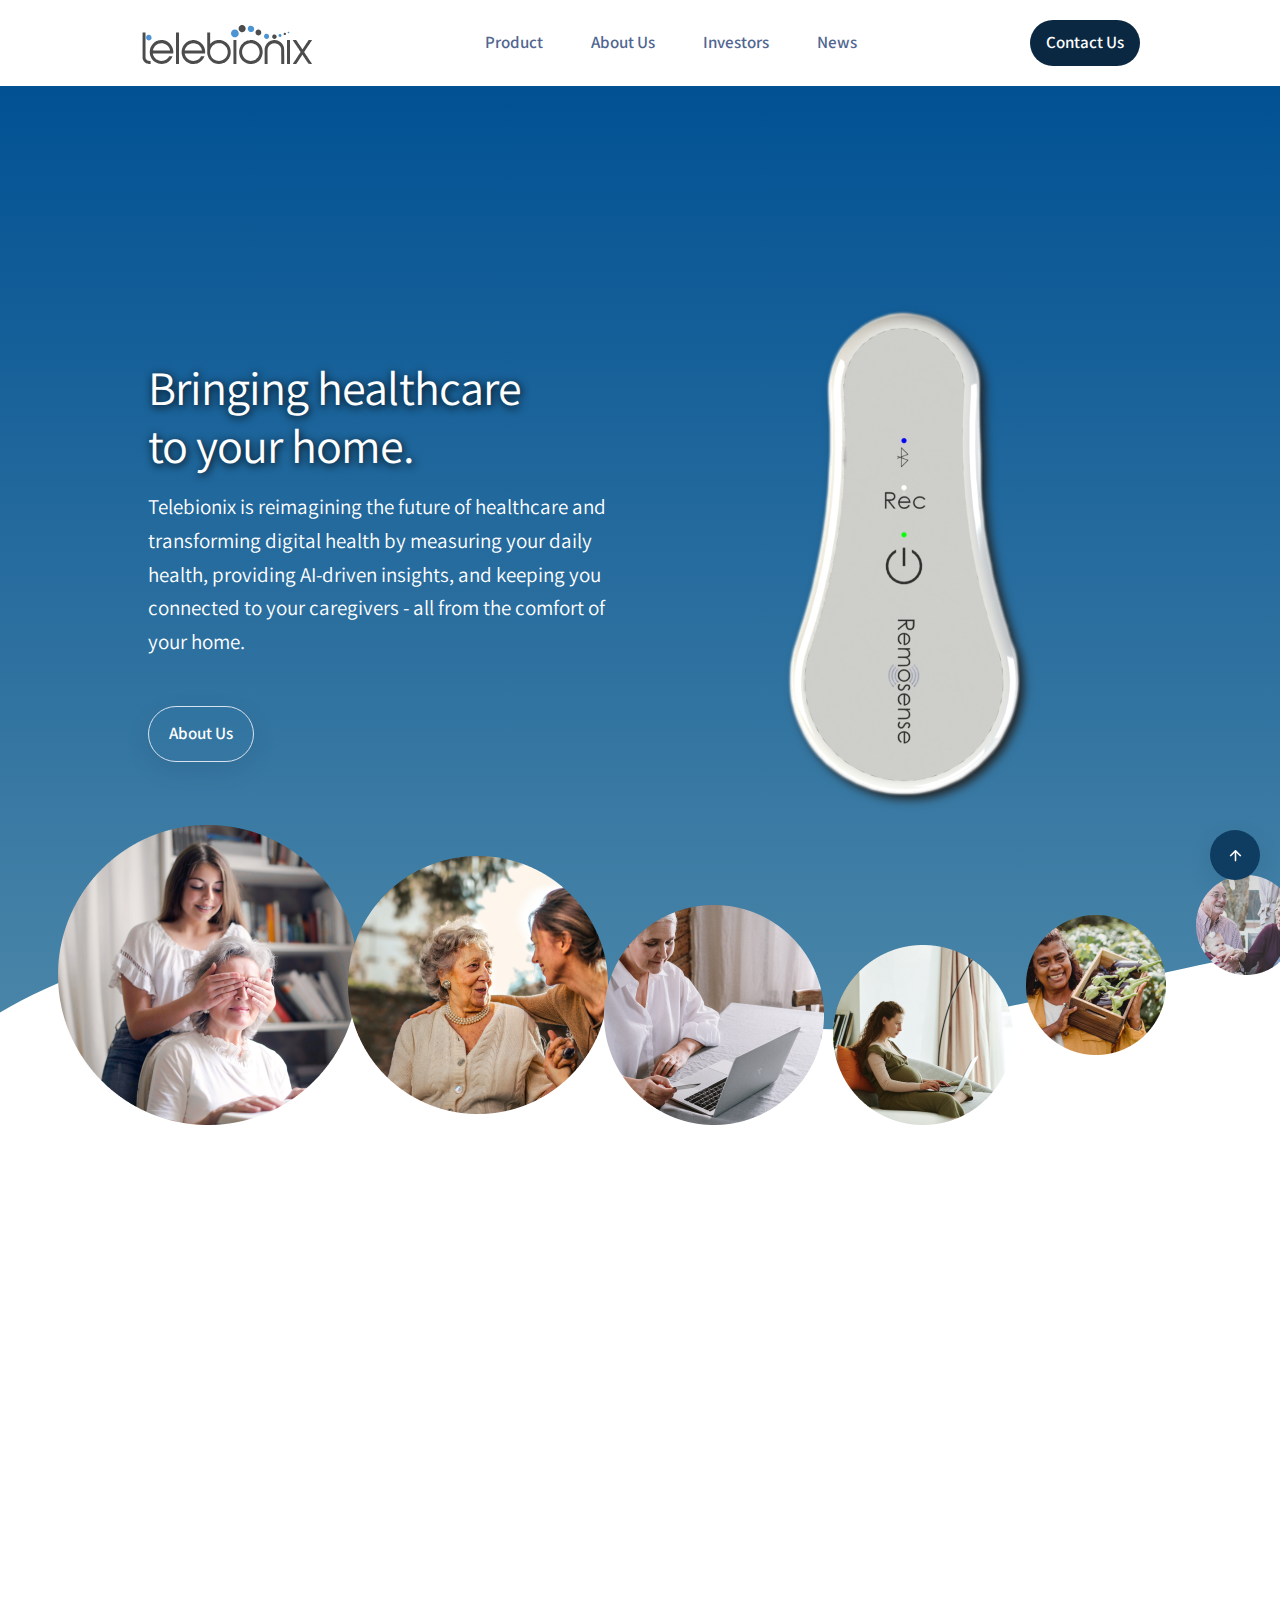
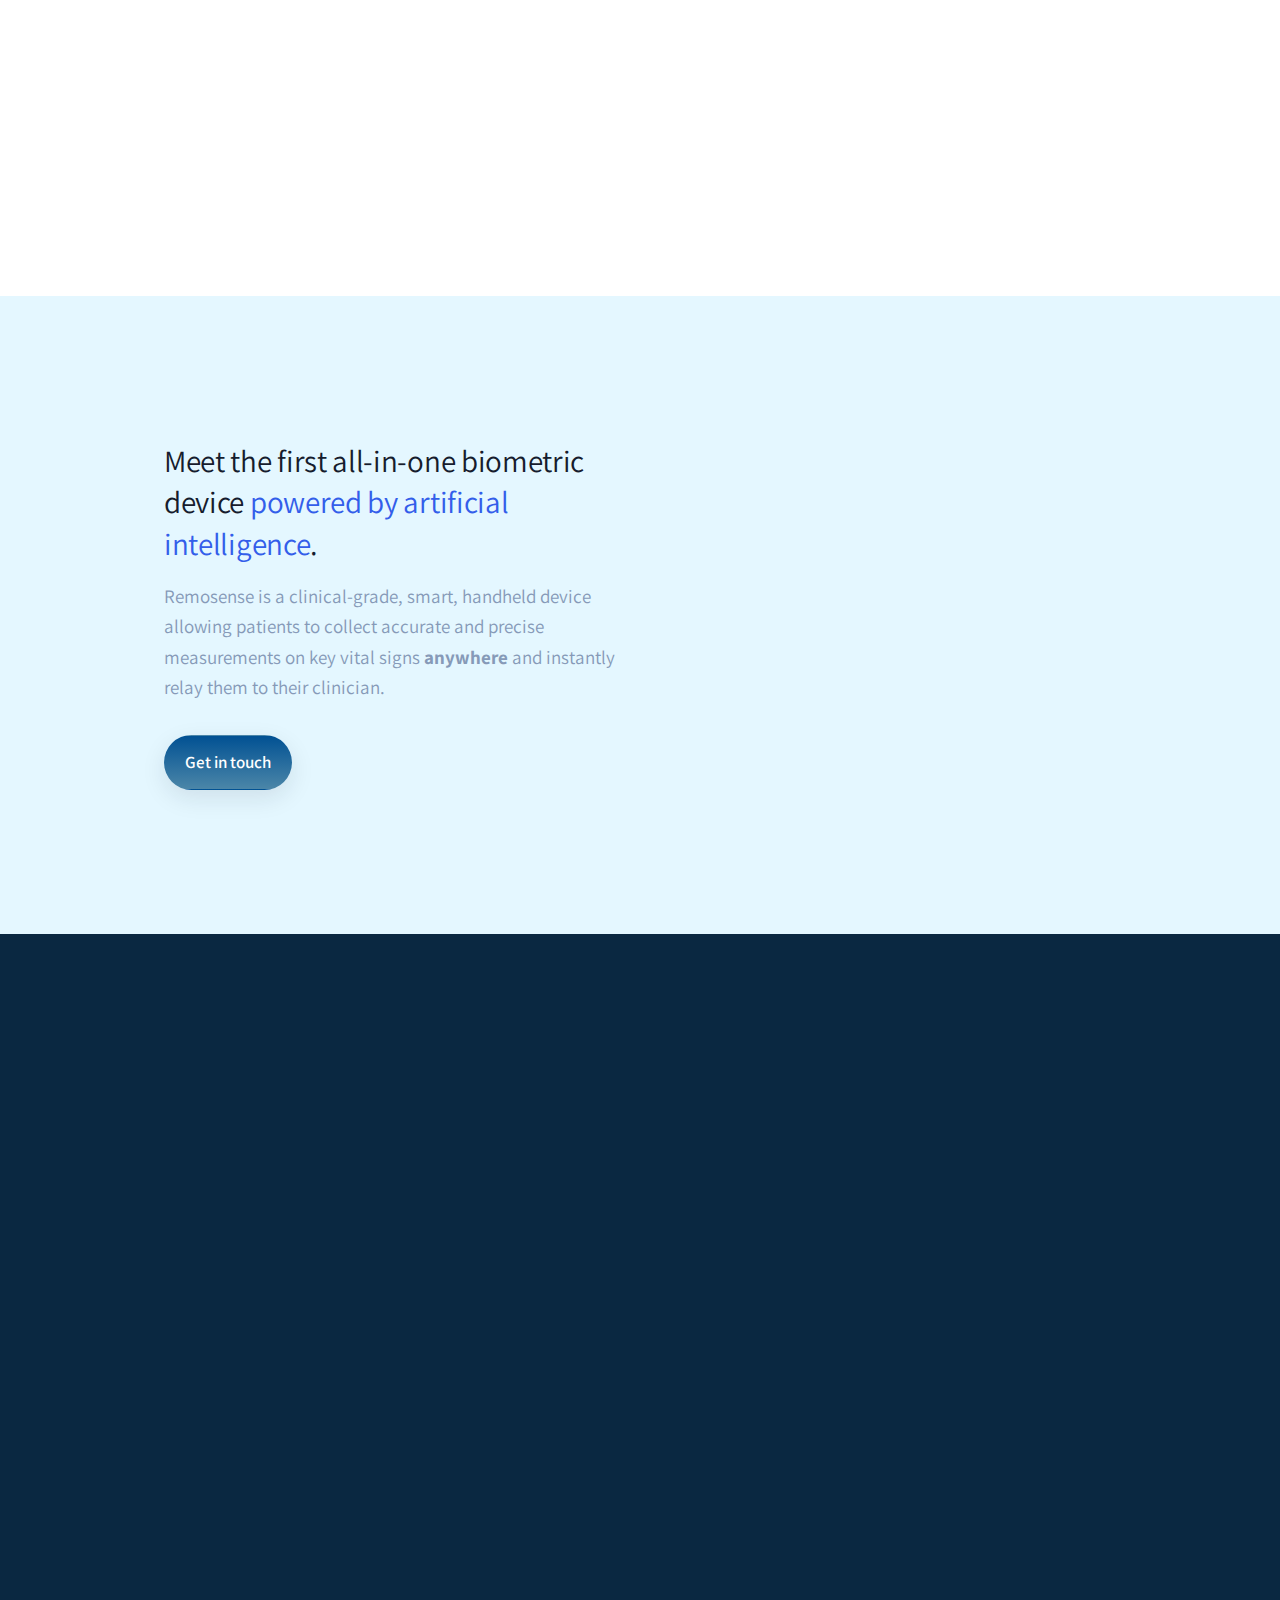
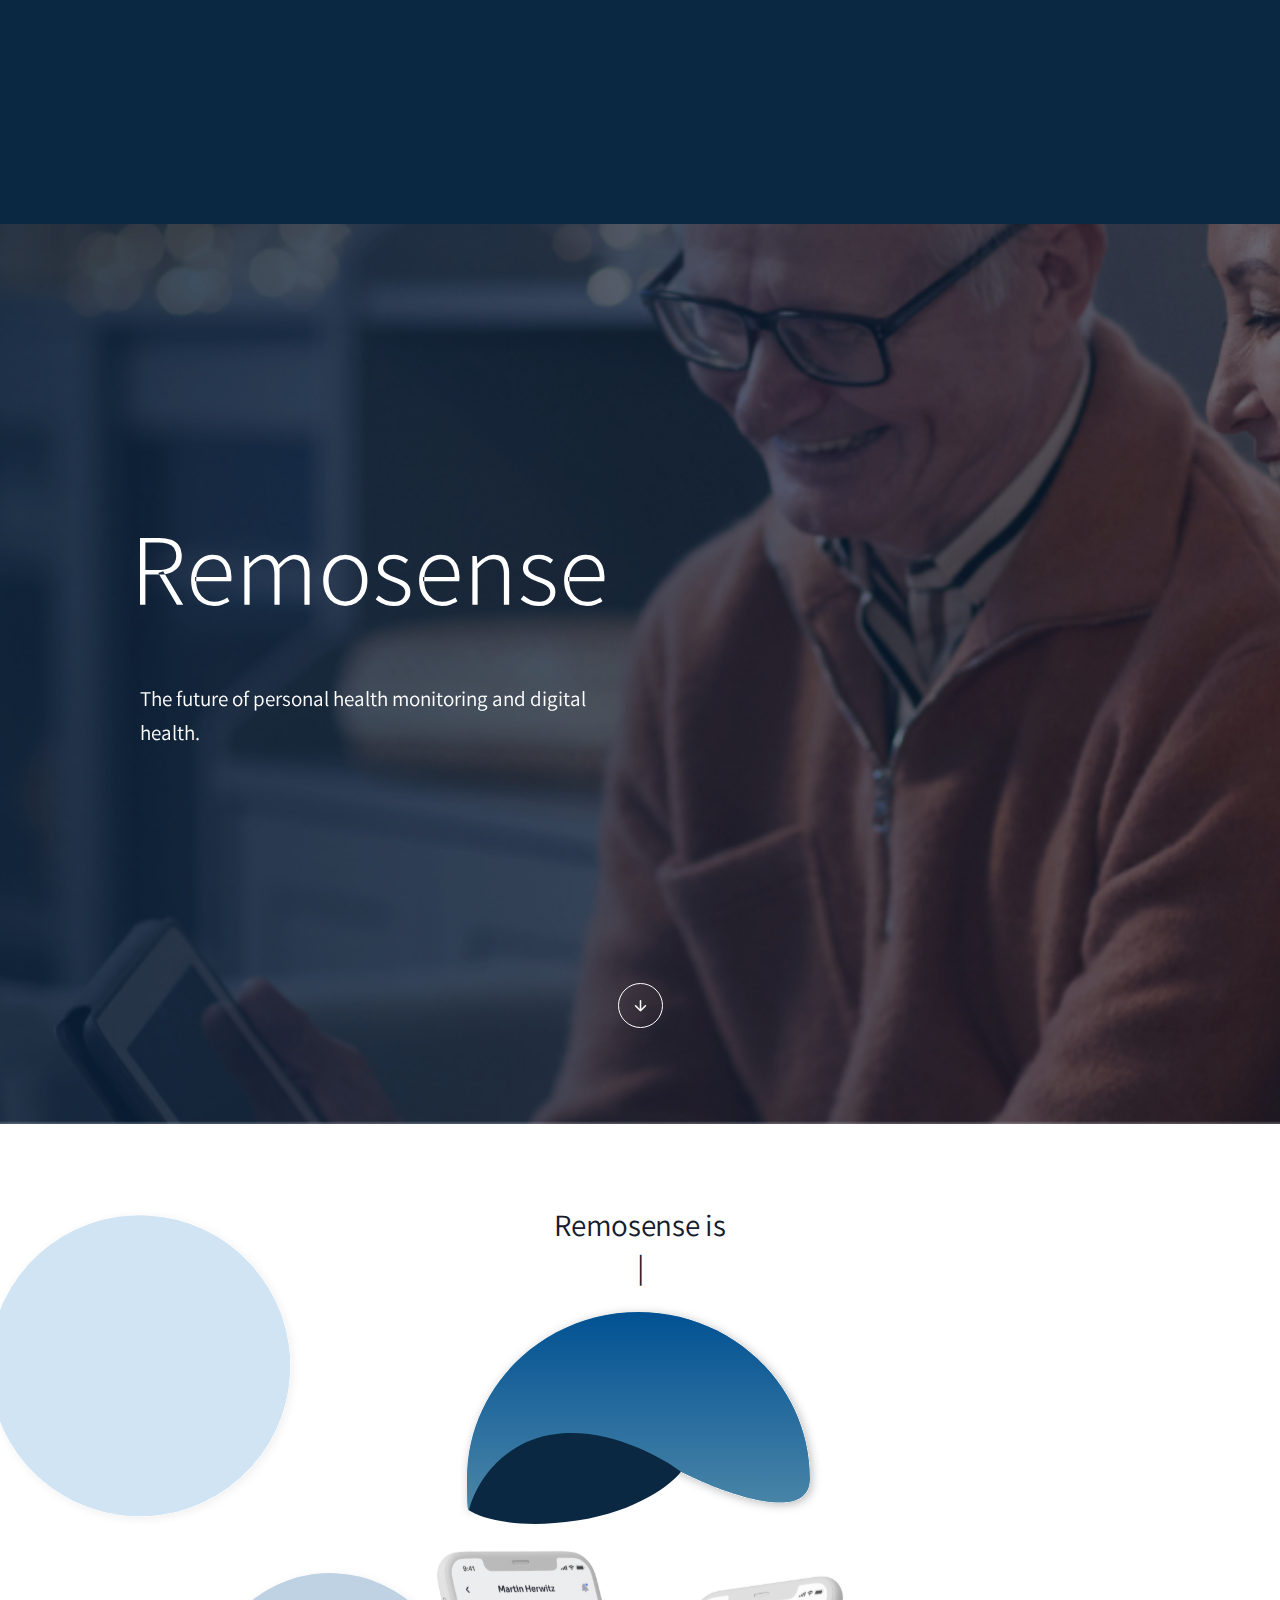
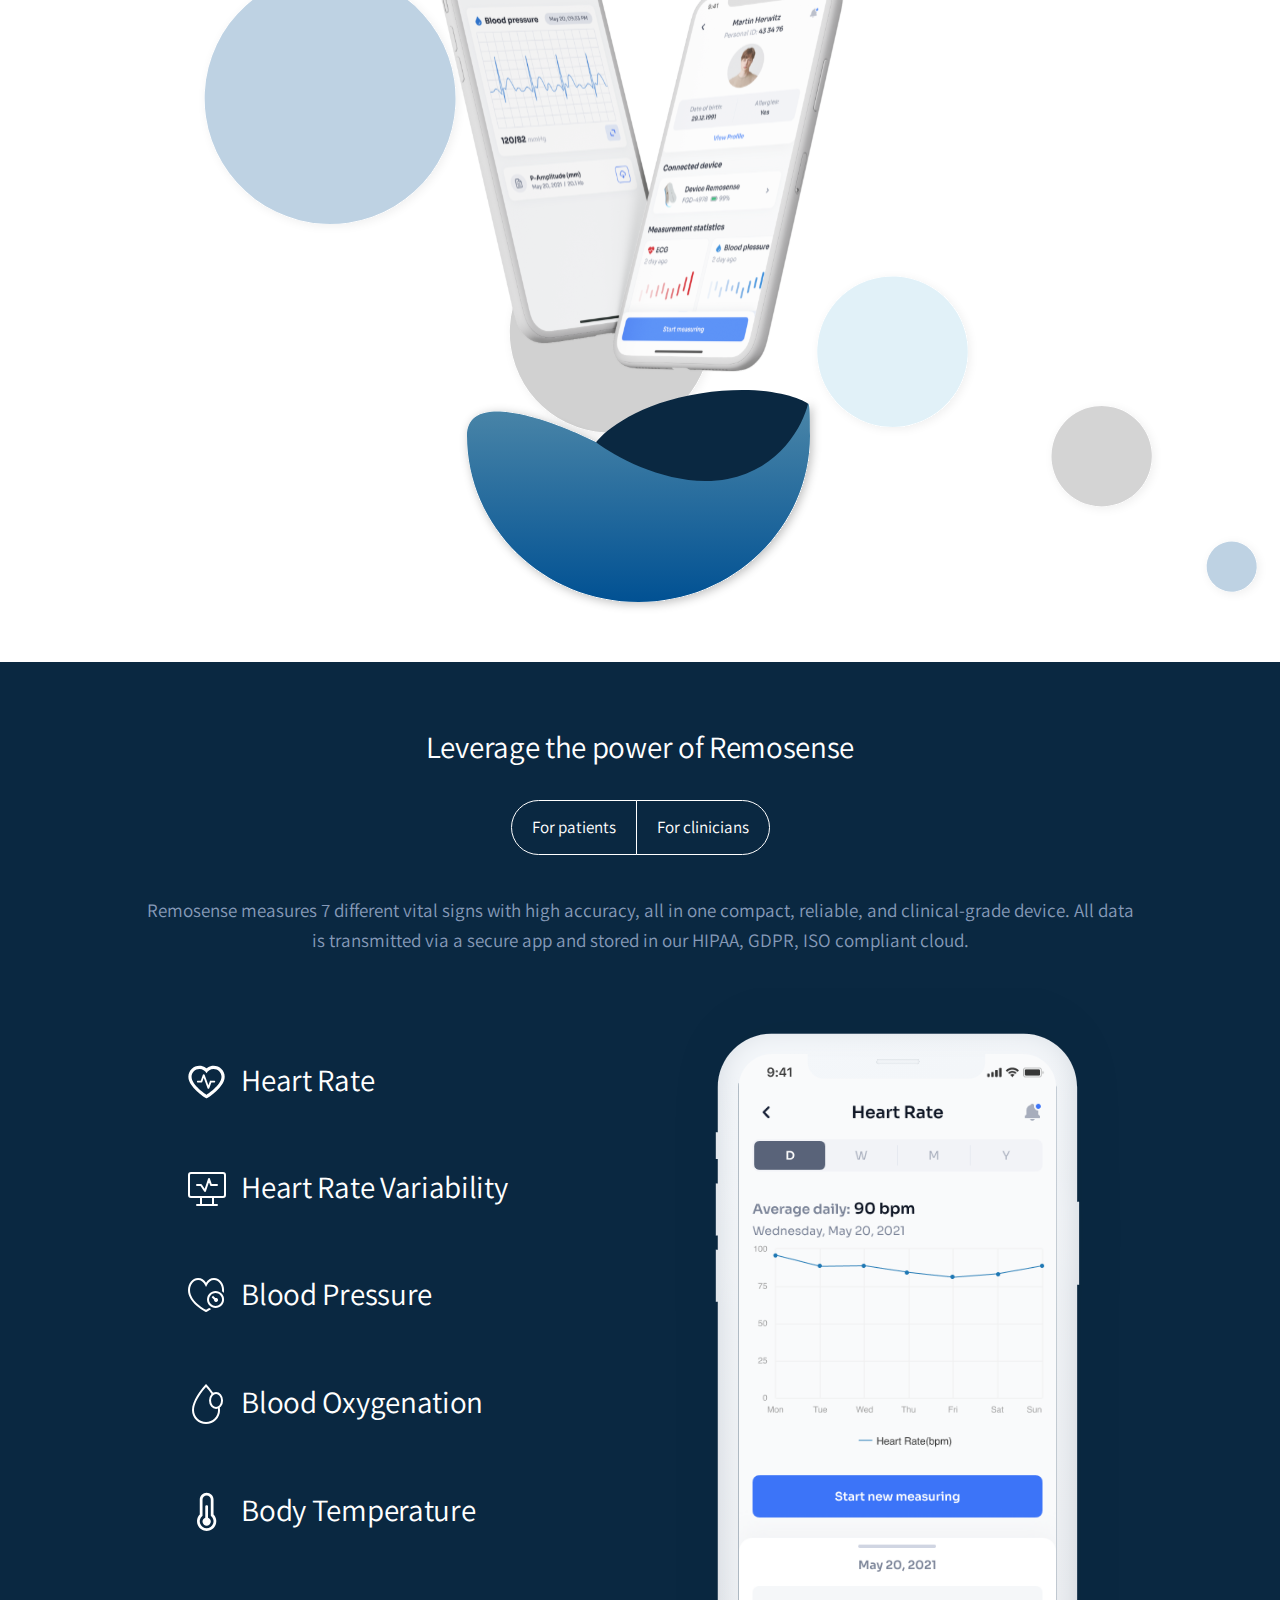
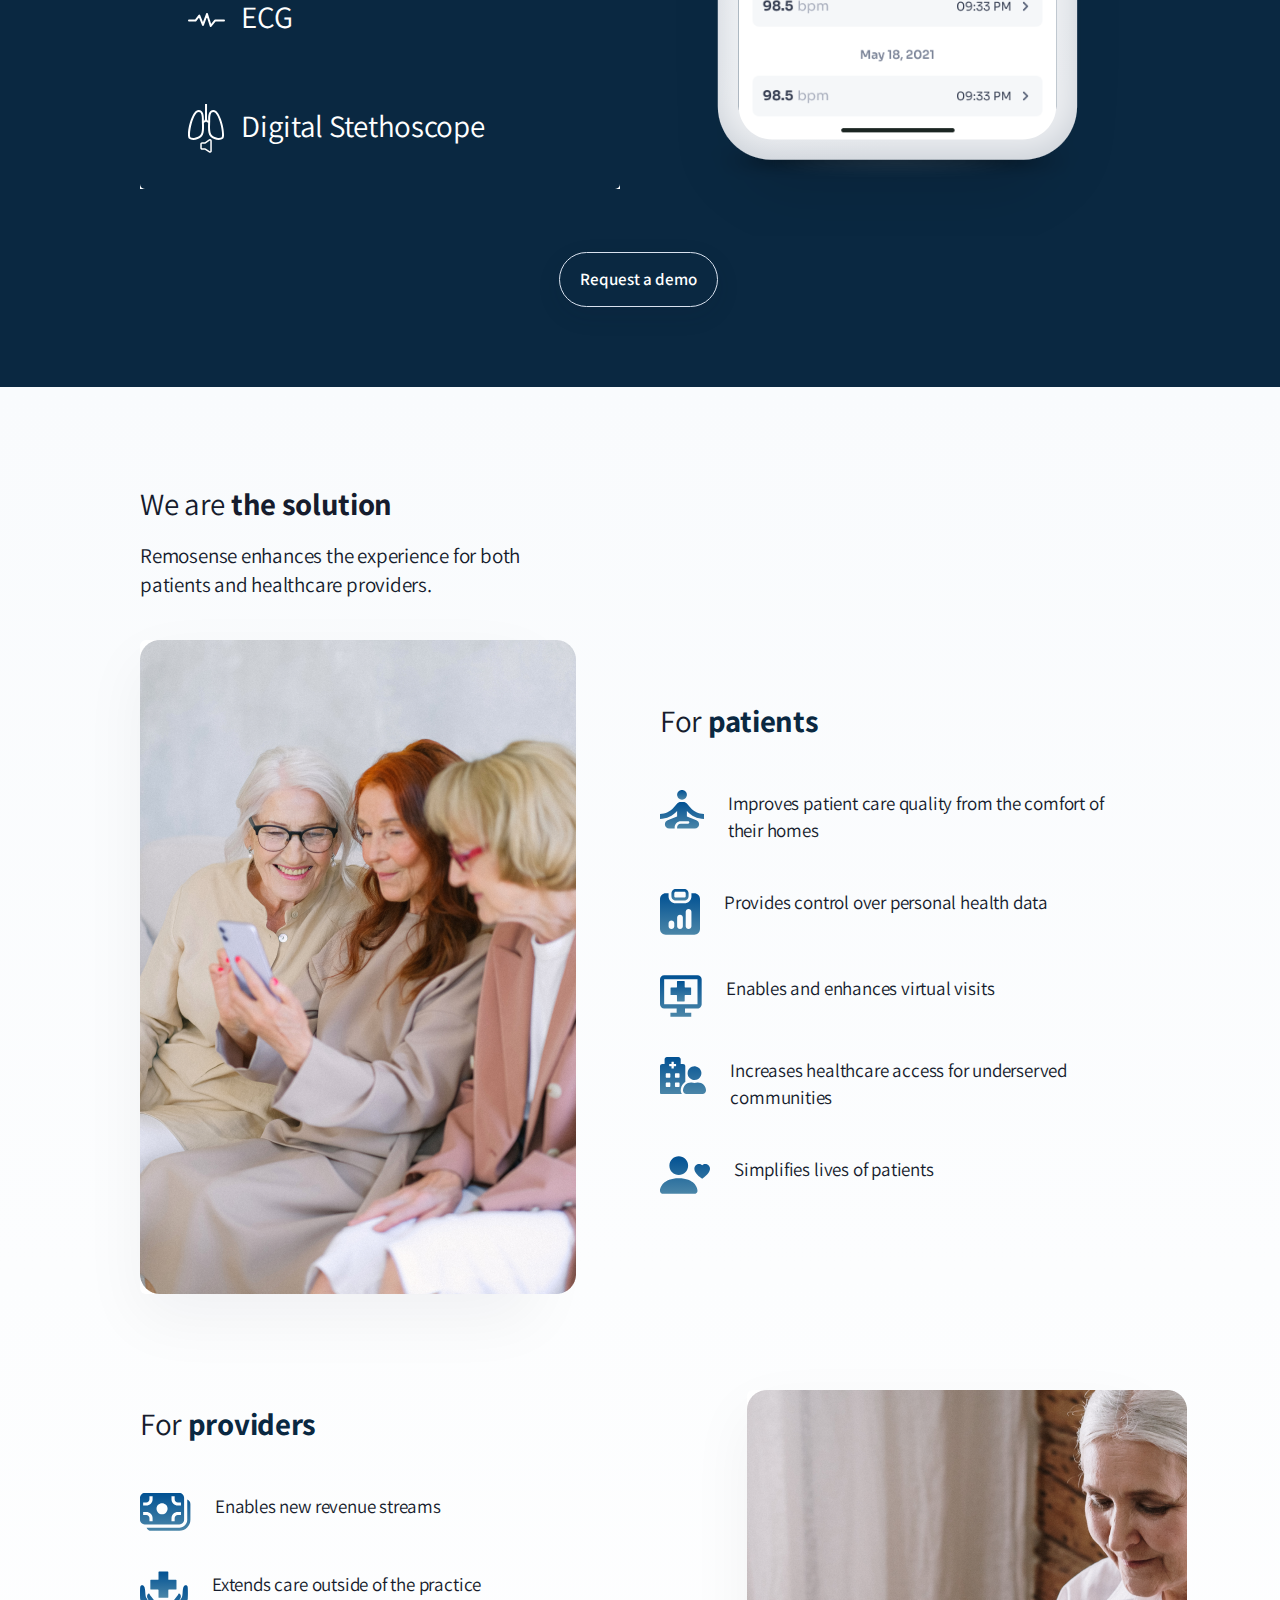
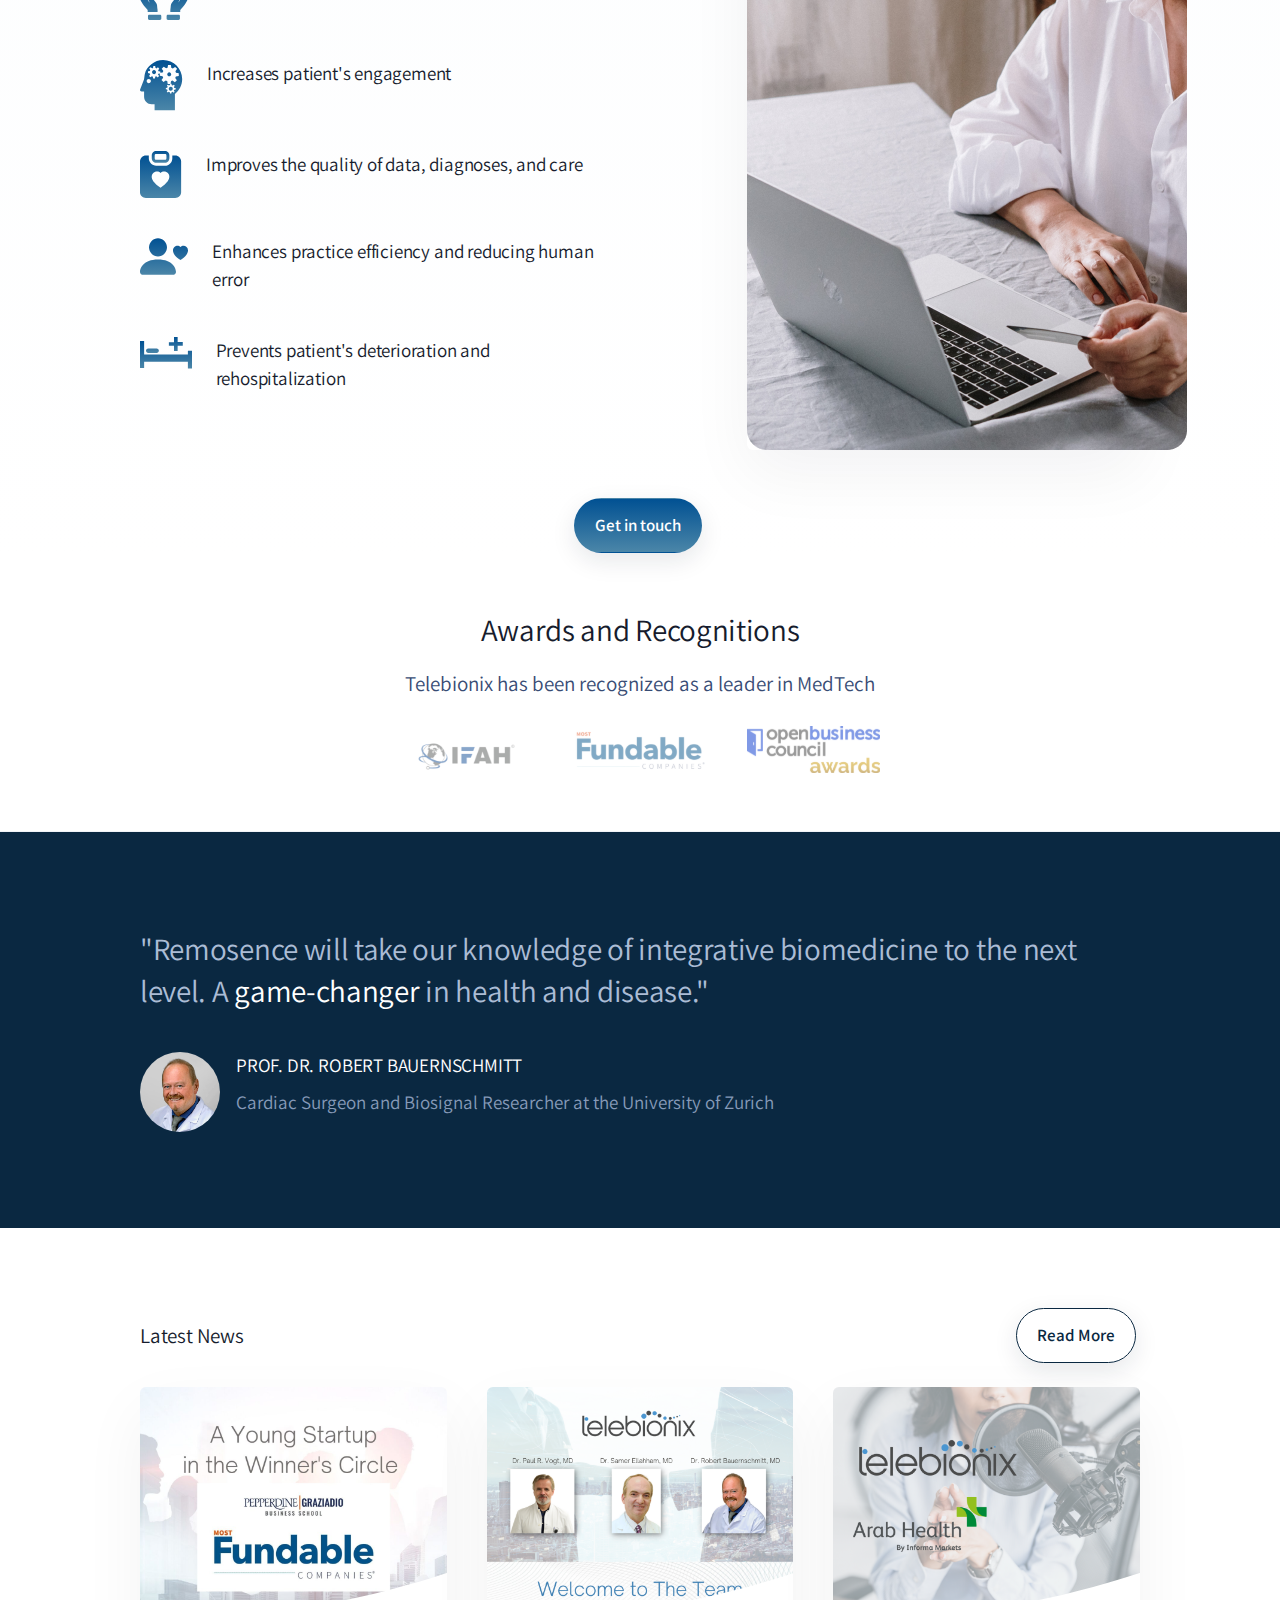
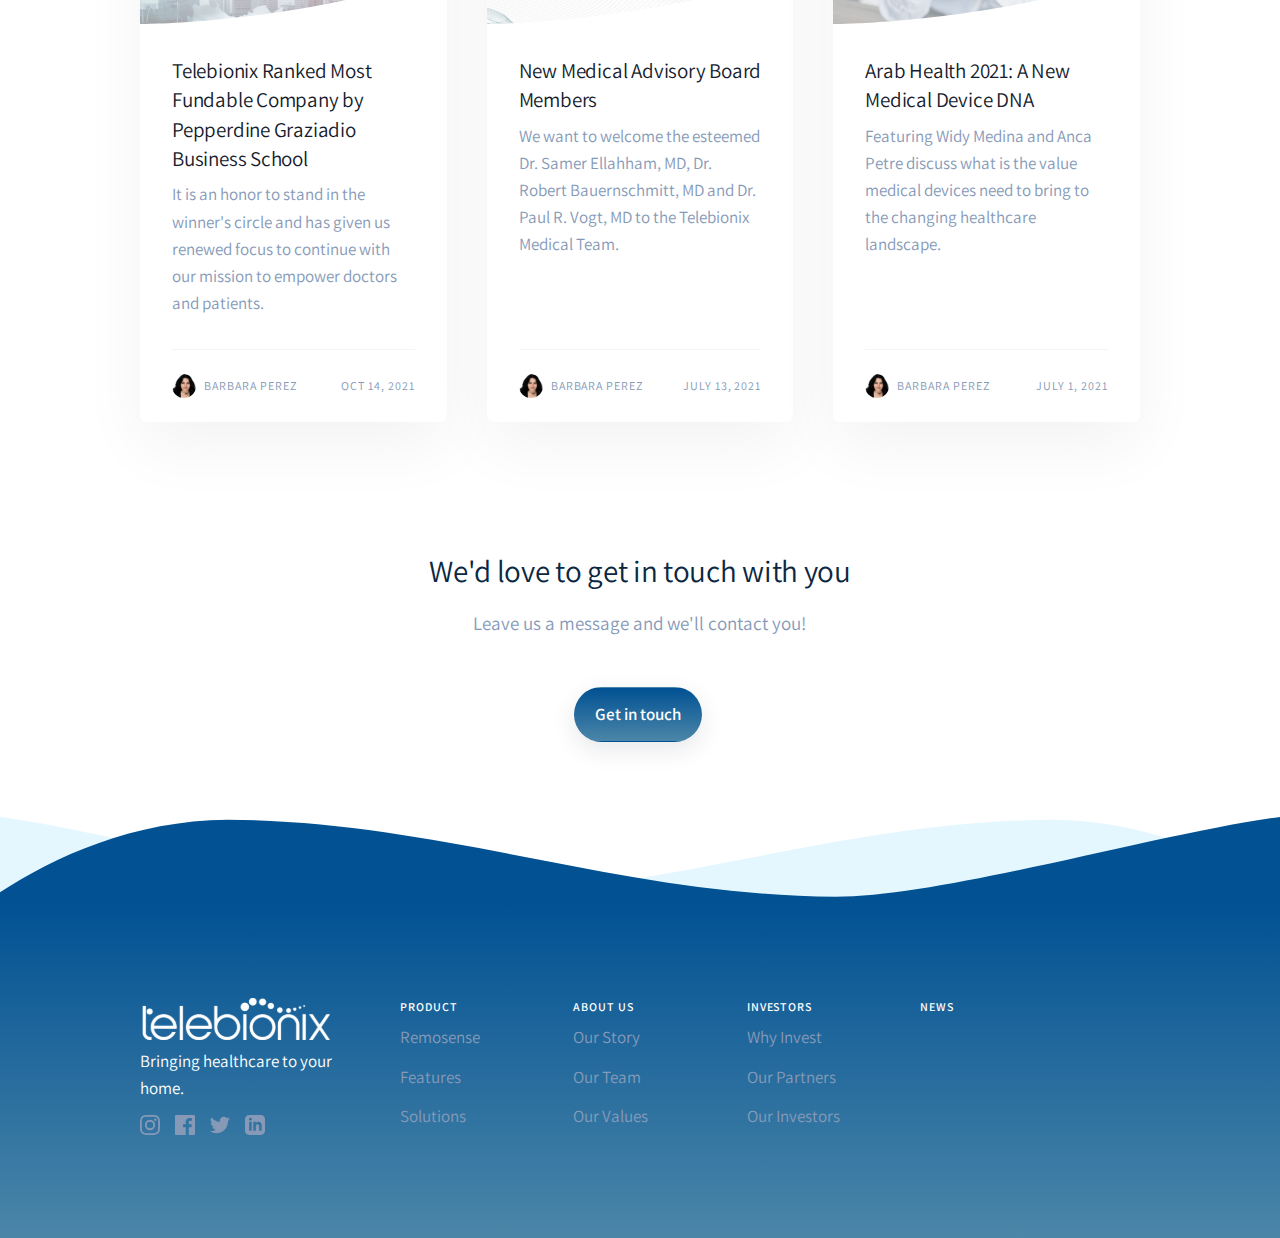
==== docs/index.html @ a8a1649e "initial commit" ====
<!doctype html>
<html lang="en">
  <head>
    <meta charset="utf-8" />
    <meta name="viewport" content="width=device-width, initial-scale=1" />
    
    <!-- Favicon -->
    <link rel="shortcut icon" href="./assets/favicon/favicon.ico" type="image/x-icon" />
    
    <!-- Map CSS -->
    <link rel="stylesheet" href="https://api.mapbox.com/mapbox-gl-js/v0.53.0/mapbox-gl.css" />
    
    <!-- Libs CSS -->
    <link rel="stylesheet" href="./assets/css/libs.bundle.css" />
    
    <!-- Theme CSS -->
    <link rel="stylesheet" href="./assets/css/theme.bundle.css" />
    
    <!-- Title -->
    <title>Telebionix</title>
  </head>
  <body>

    <!-- BUTTON TO SCROLL TO TOP -->
    <a id="btnScrollToTop" class="btn btn-transparent btn-rounded-circle shadow d-flex justify-content-center align-items-center" data-scroll='{"offset": 0}' href="#hero">
        <i class="fe fe-arrow-up"></i>        
    </a>

    <!-- MODALS -->
    <!-- Example -->
    <div class="modal fade" id="modalExample" tabindex="-1" role="dialog" aria-labelledby="modalExampleTitle" aria-hidden="true">
      <div class="modal-dialog modal-dialog-centered" role="document">
        <div class="modal-content">
          <div class="modal-body">
    
            <!-- Close -->
            <button type="button" class="btn-close" data-bs-dismiss="modal" aria-label="Close"></button>
    
            <!-- Image -->
            <div class="text-center">
              <img src="./assets/img/illustrations/illustration-1.png" alt="..." class="img-fluid mb-3" style="width: 200px;">
            </div>
    
            <!-- Heading -->
            <h2 class="fw-bold text-center mb-1" id="modalExampleTitle">
              Schedule a demo with us
            </h2>
    
            <!-- Text -->
            <p class="fs-lg text-center text-muted mb-6 mb-md-8">
              We can help you solve company communication.
            </p>
    
            <!-- Form -->
            <form>
              <div class="row">
                <div class="col-12 col-md-6">
    
                  <!-- First name -->
                  <div class="form-floating">
                    <input type="text" class="form-control form-control-flush" id="registrationFirstNameModal" placeholder="First name">
                    <label for="registrationFirstNameModal">First name</label>
                  </div>
    
                </div>
                <div class="col-12 col-md-6">
    
                  <!-- Last name -->
                  <div class="form-floating">
                    <input type="text" class="form-control form-control-flush" id="registrationLastNameModal" placeholder="Last name">
                    <label for="registrationLastNameModal">Last name</label>
                  </div>
    
                </div>
              </div>
              <div class="row">
                <div class="col-12 col-md-6">
    
                  <!-- Email -->
                  <div class="form-floating">
                    <input type="email" class="form-control form-control-flush" id="registrationEmailModal" placeholder="Email">
                    <label for="registrationEmailModal">Email</label>
                  </div>
    
                </div>
                <div class="col-12 col-md-6">
    
                  <!-- Password -->
                  <div class="form-floating">
                    <input type="password" class="form-control form-control-flush" id="registrationPasswordModal" placeholder="Password">
                    <label for="registrationPasswordModal">Password</label>
                  </div>
    
                </div>
              </div>
              <div class="row">
                <div class="col-12">
    
                  <!-- Submit -->
                  <button class="btn w-100 btn-primary mt-3 lift">
                    Request a demo
                  </button>
    
                </div>
              </div>
            </form>
    
          </div>
        </div>
      </div>
    </div>
    
    <!-- Signup: Horizontal  -->
    <div class="modal fade" id="modalSignupHorizontal" tabindex="-1" role="dialog" aria-labelledby="modalSignupHorizontalTitle" aria-hidden="true">
      <div class="modal-dialog modal-lg modal-dialog-centered" role="document">
        <div class="modal-content">
          <div class="card card-row">
            <div class="row gx-0">
              <div class="col-12 col-md-6 bg-cover card-img-start" style="background-image: url(./assets/img/photos/photo-8.jpg);">
    
                <!-- Image (placeholder) -->
                <img src="./assets/img/photos/photo-8.jpg" alt="..." class="img-fluid d-md-none invisible">
    
                <!-- Shape -->
                <div class="shape shape-end shape-fluid-y text-white d-none d-md-block">
                  <svg viewBox="0 0 112 690" fill="none" xmlns="http://www.w3.org/2000/svg"><path d="M116 0H51v172C76 384 0 517 0 517v173h116V0z" fill="currentColor"/></svg>            </div>
    
              </div>
              <div class="col-12 col-md-6">
                <div class="card-body">
    
                  <!-- Close -->
                  <button type="button" class="btn-close" data-bs-dismiss="modal" aria-label="Close"></button>
    
                  <!-- Heading -->
                  <h2 class="mb-0 fw-bold text-center" id="modalSignupHorizontalTitle">
                    Sign Up
                  </h2>
    
                  <!-- Text -->
                  <p class="mb-6 text-center text-muted">
                    Simplify your workflow in minutes.
                  </p>
    
                  <!-- Form -->
                  <form class="mb-6">
    
                    <!-- Email -->
                    <div class="form-group">
                      <label class="visually-hidden" for="modalSignupHorizontalEmail">
                        Your email
                      </label>
                      <input type="email" class="form-control" id="modalSignupHorizontalEmail" placeholder="Your email">
                    </div>
    
                    <!-- Password -->
                    <div class="form-group mb-5">
                      <label class="visually-hidden" for="modalSignupHorizontalPassword">
                        Create a password
                      </label>
                      <input type="password" class="form-control" id="modalSignupHorizontalPassword" placeholder="Create a password">
                    </div>
    
                    <!-- Submit -->
                    <button class="btn w-100 btn-primary" type="submit">
                      Sign up
                    </button>
    
                  </form>
    
                  <!-- Text -->
                  <p class="mb-0 fs-sm text-center text-muted">
                    Already have an account? <a href="./signin-illustration.html">Log in</a>.
                  </p>
    
                </div>
              </div>
    
            </div> <!-- / .row -->
          </div>
        </div>
      </div>
    </div>
    
    <!-- Signup: Vertical  -->
    <div class="modal fade" id="modalSignupVertical" tabindex="-1" role="dialog" aria-labelledby="modalSignupVerticalTitle" aria-hidden="true">
      <div class="modal-dialog modal-dialog-centered" role="document">
        <div class="modal-content">
          <div class="card">
    
            <!-- Close -->
            <button type="button" class="btn-close text-white" data-bs-dismiss="modal" aria-label="Close"></button>
    
            <!-- Image -->
            <img src="./assets/img/photos/photo-7.jpg" alt="..." class="card-img-top">
    
            <!-- Shape -->
            <div class="position-relative">
              <div class="shape shape-bottom shape-fluid-x text-white">
                <svg viewBox="0 0 2880 480" fill="none" xmlns="http://www.w3.org/2000/svg"><path fill-rule="evenodd" clip-rule="evenodd" d="M2160 0C1440 240 720 240 720 240H0v240h2880V0h-720z" fill="currentColor"/></svg>          </div>
            </div>
    
            <!-- Body -->
            <div class="card-body">
    
              <!-- Heading -->
              <h2 class="mb-0 fw-bold text-center" id="modalSignupVerticalTitle">
                Sign Up
              </h2>
    
              <!-- Text -->
              <p class="mb-6 text-center text-muted">
                Simplify your workflow in minutes.
              </p>
    
              <!-- Form -->
              <form class="mb-6">
    
                <!-- Email -->
                <div class="form-group">
                  <label class="visually-hidden" for="modalSignupVerticalEmail">
                    Your email
                  </label>
                  <input type="email" class="form-control" id="modalSignupVerticalEmail" placeholder="Your email">
                </div>
    
                <!-- Password -->
                <div class="form-group mb-5">
                  <label class="visually-hidden" for="modalSignupVerticalPassword">
                    Create a password
                  </label>
                  <input type="password" class="form-control" id="modalSignupVerticalPassword" placeholder="Create a password">
                </div>
    
                <!-- Submit -->
                <button class="btn w-100 btn-primary" type="submit">
                  Sign up
                </button>
    
              </form>
    
              <!-- Text -->
              <p class="mb-0 fs-sm text-center text-muted">
                Already have an account? <a href="./signin-illustration.html">Log in</a>.
              </p>
    
            </div>
    
          </div>
        </div>
      </div>
    </div>
    
    <!-- Signin: Horizontal  -->
    <div class="modal fade" id="modalSigninHorizontal" tabindex="-1" role="dialog" aria-labelledby="modalSigninHorizontalTitle" aria-hidden="true">
      <div class="modal-dialog modal-lg modal-dialog-centered" role="document">
        <div class="modal-content">
          <div class="card card-row">
            <div class="row gx-0">
              <div class="col-12 col-md-6 bg-cover card-img-start" style="background-image: url(./assets/img/photos/photo-1.jpg);">
    
                <!-- Image (placeholder) -->
                <img src="./assets/img/photos/photo-1.jpg" alt="..." class="img-fluid d-md-none invisible">
    
                <!-- Shape -->
                <div class="shape shape-end shape-fluid-y text-white d-none d-md-block">
                  <svg viewBox="0 0 112 690" fill="none" xmlns="http://www.w3.org/2000/svg"><path d="M116 0H51v172C76 384 0 517 0 517v173h116V0z" fill="currentColor"/></svg>            </div>
    
              </div>
              <div class="col-12 col-md-6">
                <div class="card-body">
    
                  <!-- Close -->
                  <button type="button" class="btn-close" data-bs-dismiss="modal" aria-label="Close"></button>
    
                  <!-- Heading -->
                  <h2 class="mb-0 fw-bold text-center" id="modalSigninHorizontalTitle">
                    Sign In
                  </h2>
    
                  <!-- Text -->
                  <p class="mb-6 text-center text-muted">
                    Simplify your workflow in minutes.
                  </p>
    
                  <!-- Form -->
                  <form class="mb-6">
    
                    <!-- Email -->
                    <div class="form-group">
                      <label class="visually-hidden" for="modalSigninHorizontalEmail">
                        Your email
                      </label>
                      <input type="email" class="form-control" id="modalSigninHorizontalEmail" placeholder="Your email">
                    </div>
    
                    <!-- Password -->
                    <div class="form-group mb-5">
                      <label class="visually-hidden" for="modalSigninHorizontalPassword">
                        Enter your password
                      </label>
                      <input type="password" class="form-control" id="modalSigninHorizontalPassword" placeholder="Enter your password">
                    </div>
    
                    <!-- Submit -->
                    <button class="btn w-100 btn-primary" type="submit">
                      Sign in
                    </button>
    
                  </form>
    
                  <!-- Text -->
                  <p class="mb-0 fs-sm text-center text-muted">
                    Don't have an account yet? <a href="./signin-illustration.html">Sign up</a>.
                  </p>
    
                </div>
              </div>
    
            </div> <!-- / .row -->
          </div>
        </div>
      </div>
    </div>
    
    <!-- Signin: Vertical  -->
    <div class="modal fade" id="modalSigninVertical" tabindex="-1" role="dialog" aria-labelledby="modalSigninVerticalTitle" aria-hidden="true">
      <div class="modal-dialog modal-dialog-centered" role="document">
        <div class="modal-content">
          <div class="card">
    
            <!-- Close -->
            <button type="button" class="btn-close text-white" data-bs-dismiss="modal" aria-label="Close"></button>
    
            <!-- Image -->
            <img src="./assets/img/photos/photo-21.jpg" alt="..." class="card-img-top">
    
            <!-- Shape -->
            <div class="position-relative">
              <div class="shape shape-bottom shape-fluid-x text-white">
                <svg viewBox="0 0 2880 480" fill="none" xmlns="http://www.w3.org/2000/svg"><path fill-rule="evenodd" clip-rule="evenodd" d="M2160 0C1440 240 720 240 720 240H0v240h2880V0h-720z" fill="currentColor"/></svg>          </div>
            </div>
    
            <!-- Body -->
            <div class="card-body">
    
              <!-- Heading -->
              <h2 class="mb-0 fw-bold text-center" id="modalSigninVerticalTitle">
                Sign In
              </h2>
    
              <!-- Text -->
              <p class="mb-6 text-center text-muted">
                Simplify your workflow in minutes.
              </p>
    
              <!-- Form -->
              <form class="mb-6">
    
                <!-- Email -->
                <div class="form-group">
                  <label class="visually-hidden" for="modalSigninVerticalEmail">
                    Your email
                  </label>
                  <input type="email" class="form-control" id="modalSigninVerticalEmail" placeholder="Your email">
                </div>
    
                <!-- Password -->
                <div class="form-group mb-5">
                  <label class="visually-hidden" for="modalSigninVerticalPassword">
                    Enter your password
                  </label>
                  <input type="password" class="form-control" id="modalSigninVerticalPassword" placeholder="Enter your password">
                </div>
    
                <!-- Submit -->
                <button class="btn w-100 btn-primary" type="submit">
                  Sign in
                </button>
    
              </form>
    
              <!-- Text -->
              <p class="mb-0 fs-sm text-center text-muted">
                Don't have an account yet? <a href="./signin-illustration.html">Sign up</a>.
              </p>
    
            </div>
    
          </div>
        </div>
      </div>
    </div>
    
    <!-- Payment -->
    <div class="modal fade" id="modalPayment" tabindex="-1" role="dialog" aria-labelledby="modalPaymentTitle" aria-hidden="true">
      <div class="modal-dialog modal-dialog-centered" role="document">
        <div class="modal-content">
          <div class="modal-body">
    
            <!-- Close -->
            <button type="button" class="btn-close" data-bs-dismiss="modal" aria-label="Close"></button>
    
            <!-- Heading -->
            <h2 class="fw-bold text-center mb-1" id="modalPaymentTitle">
              Add Payment
            </h2>
    
            <!-- Text -->
            <p class="fs-lg text-center text-muted mb-6 mb-md-8">
              Simplify your workflow in minutes.
            </p>
    
            <!-- Form -->
            <form>
    
              <!-- Name -->
              <div class="form-group">
                <label class="form-label" for="modalPaymentName">Name on card</label>
                <input class="form-control" id="modalPaymentName" type="text" placeholder="First Last">
              </div>
    
              <!-- Name -->
              <div class="form-group">
                <label class="form-label" for="modalPaymentNumbber">Card number</label>
                <input class="form-control" id="modalPaymentNumbber" type="number" placeholder="4242 4242 4242 4242">
              </div>
    
              <!-- Name -->
              <div class="form-group">
                <label class="form-label" for="modalPaymentDate">Exp. Date</label>
                <input class="form-control" id="modalPaymentDate" type="text" placeholder="03/2023">
              </div>
    
              <!-- Submit -->
              <button class="btn w-100 btn-primary mt-3 lift">
                Add Payment Method
              </button>
    
            </form>
    
          </div>
        </div>
      </div>
    </div>

    <!-- NAVBAR -->
    <nav class="navbar navbar-expand-lg  navbar-light bg-white" id="navb">
      <div class="container">
    
        <!-- Brand -->
        <a class="navbar-brand" href="./index.html">
          <img src="./assets/img/brand.svg" class="navbar-brand-img" alt="...">
        </a>
    
        <!-- Toggler -->
        <button class="navbar-toggler " id="hamburgericon"  type="button" data-bs-toggle="collapse" data-bs-target="#navbarCollapse" aria-controls="navbarCollapse" aria-expanded="false" aria-label="Toggle navigation">
          <span class="navbar-toggler-icon" ></span>
        </button>
    
        <!-- Collapse -->
        <div class="collapse navbar-collapse" id="navbarCollapse">
    
          <!-- Toggler -->
          <button class="navbar-toggler" type="button" data-bs-toggle="collapse" data-bs-target="#navbarCollapse" aria-controls="navbarCollapse" aria-expanded="false" aria-label="Toggle navigation">
            <i class="fe fe-x"></i>
          </button>
    
          <!-- Navigation -->
          <ul class="navbar-nav ms-auto">
            <li class="nav-item dropdown">
              <a class="nav-link dropdown-toggle" id="navbarPages" href="./index.html#remosense-banner" data-scroll='{"offset": 0}' aria-haspopup="true" aria-expanded="false">
                Product
                <a class="dropdown-item d-block d-sm-block d-md-block d-lg-none " href="./index.html#remosense-banner">
                  Introduction to Remosense
                </a>
              </a>
            </li>
            <li class="nav-item dropdown">
              <a class="nav-link dropdown-toggle" id="navbarLandings" href="./about.html" aria-haspopup="true" aria-expanded="false">
                About Us
                <a class="dropdown-item d-block d-sm-block d-md-block d-lg-none " href="./about.html">
                  Get to know the team
                </a>
              </a>
            </li>
            <li class="nav-item dropdown">
              <a class="nav-link dropdown-toggle" id="navbarAccount" href="./investors.html" aria-haspopup="true" aria-expanded="false">
                Investors
                <a class="dropdown-item d-block d-sm-block d-md-block d-lg-none " href="./investors.html">
                  Why Invest in Telebionix?
                </a>
              </a>
            </li>
            <li class="nav-item dropdown">
              <a class="nav-link dropdown-toggle" id="navbarDocumentation" href="./blog.html" aria-haspopup="true" aria-expanded="false">
                News
                <a class="dropdown-item d-block d-sm-block d-md-block d-lg-none " href="./blog.html">
                  Latest News
                </a>
              </a>
            </li>
          </ul>
    
          <!-- Button -->
          <a class="navbar-btn btn rounded-pill btn-sm btn-primary lift ms-auto" href="./contact.html" style="background-color:#0A2841; border: none;">
            Contact Us
          </a>
    
        </div>
    
      </div>
    </nav>

    <!-- WELCOME -->
    <section class="pb-8 pb-md-0 pt-2 pt-md-2 p-lg-12" id="hero" style="background: linear-gradient(to bottom, #015193, #4B86A8);">
      <div class="container">
        <div class="row align-items-center">
          <div class="col-12 col-md-5 col-lg-6 order-md-2">

            <!-- Image -->
            <img src="assets/img/tbx/remosense-top.png" class="img-fluid mw-md-150 mw-lg-130 mb-2 mb-md-0" alt="..." data-aos="fade-up" data-aos-delay="100" style="-webkit-filter: drop-shadow(5px 5px 5px #222); filter: drop-shadow(5px 5px 5px #222);">

          </div>
          <div class="col-12 col-md-7 col-lg-6 order-md-1" data-aos="fade-up">

            <!-- Heading --> 
            <h1 class="display-3 text-center text-md-start text-white" style="text-shadow: 1px 2px 8px #000000">
              Bringing healthcare <br>
              to your home.
            </h1>

            <!-- Text -->
            <p class="lead text-center text-white text-md-start text-white mb-6 mb-lg-8">
              Telebionix is reimagining the future of healthcare and transforming digital health by measuring your daily health, providing AI-driven insights, and keeping you connected to your caregivers - all from the comfort of your home.
            </p>

            <!-- Button -->
            <div class="text-center text-md-start">
              <a href="about.html" class="btn text-white rounded-pill btn-outline-white shadow lift me-1">
                About Us 
              </a>
            </div>
          </div>
        </div> <!-- / .row -->

      </div> <!-- / .container -->
    </section>

    <!-- WAVE + IMAGES -->
    <section class="d-none d-xl-block" >
      <div class="row align-items-center" style="height:200px">
        <!-- SHAPE -->
        <div class="position-relative d-none d-xl-block">
          <div class="shape shape-bottom shape-fluid-x text-white">
            <?xml version="1.0" encoding="UTF-8" standalone="no"?>
            <svg
               viewBox="0 0 2880 200"
               fill="none"
               version="1.1"
               id="svg4"
               sodipodi:docname="curve-2.svg"
               width="2880"
               height="200"
               inkscape:version="1.1.2 (b8e25be833, 2022-02-05)"
               xmlns:inkscape="http://www.inkscape.org/namespaces/inkscape"
               xmlns:sodipodi="http://sodipodi.sourceforge.net/DTD/sodipodi-0.dtd"
               xmlns="http://www.w3.org/2000/svg"
               xmlns:svg="http://www.w3.org/2000/svg">
              <defs
                 id="defs8" />
              <sodipodi:namedview
                 id="namedview6"
                 pagecolor="#ffffff"
                 bordercolor="#666666"
                 borderopacity="1.0"
                 inkscape:pageshadow="2"
                 inkscape:pageopacity="0.0"
                 inkscape:pagecheckerboard="0"
                 showgrid="false"
                 inkscape:zoom="0.55981979"
                 inkscape:cx="1410.2752"
                 inkscape:cy="85.741877"
                 inkscape:window-width="2560"
                 inkscape:window-height="1377"
                 inkscape:window-x="-8"
                 inkscape:window-y="-8"
                 inkscape:window-maximized="1"
                 inkscape:current-layer="svg4"
                 height="57px" />
              <path
                 d="M 626,166 1.7862891,162.45961 v 43.58867 L 2885.3589,207.83457 2880,168 C 2641.0908,176.62348 2452.1678,11.027642 2213.319,0.866914 2108.721,-3.083523 1800.0683,94.290313 1660,94.290313 1417.7088,92.64458 1219.7537,9.2191886 976.0708,7.5887594 767.62866,8.9660258 626,166 626,166 Z"
                 fill="currentColor"
                 id="path2"
                 sodipodi:nodetypes="ccccccccc" />
            </svg>
          </div>
      </div>
        <div class="col-lg-3">
          <img src="./assets/img/tbx/hero-1.png" alt="" class="position-relative d-none d-xl-block" style="top:-210px; left: 20%" >
        </div>
        <div class="col-lg-2">
          <img src="./assets/img/tbx/hero-2.png" alt="" class="position-relative d-none d-xl-block" style="top:-200px; left: 10%" >
        </div>
        <div class="col-lg-2">
          <img src="./assets/img/tbx/hero-3.png" alt="" class="position-relative d-none d-xl-block" style="top:-170px; left: 30%">
        </div>
        <div class="col-lg-2">
          <img src="./assets/img/tbx/hero-4.png" alt="" class="position-relative d-none d-xl-block" style="top:-150px; left: 35%" >
        </div>
        <div class="col-lg-2">
          <img src="./assets/img/tbx/hero-5.png" alt="" class="position-relative d-none d-xl-block" style="top:-200px; left: 20%">
        </div>
        <div class="col-lg-1">
          <img src="./assets/img/tbx/hero-6.png" alt="" class="position-relative d-none d-xl-block" style="top:-260px; right: 20%">
        </div>
      </div>
    </section>

    <!-- PROBLEM STATEMENT -->
    <section class="pt-10 pt-md-4 pb-10"> 
    <div class="container">
      <div class="row justify-content-center" >
        <div class="col-12 col-md-10 col-lg-8 text-center">

          <!-- Heading -->
          <h2 class="pb-8" data-aos="fade-up" data-aos-delay="200">
            Expanding healthcare systems beyond capacity
          </h2>

        </div>
      </div> <!-- / .row -->
      
      <!-- Inlcude five problems here -->
      <div class="row justify-content-center pb-lg-8">
        <div class="col-12 col-md-4 text-center" data-aos="fade-up" data-aos-delay="200"> 

          <!-- Icon -->
          <div class="icon text-primary mb-3">
            <img class="img-fluid" src="assets/img/icons/tbx/virus.svg" alt="...">
          </div>
          

          <!-- Heading -->
          <h3>
            COVID Era
          </h3>

          <!-- Text -->
          <p class="text-muted mb-6 mb-md-0">
            COVID-19 is driving more people to require home-based care.
          </p>

        </div>

        <div class="col-12 col-md-4 text-center" data-aos="fade-up" data-aos-delay="200">

          <!-- Icon -->
          <div class="icon text-primary mb-3">
            <img class="img-fluid" src="assets/img/icons/tbx/hospital.svg" alt="...">
          </div>

          <!-- Heading -->
          <h3>
            Capacity Constraints
          </h3>

          <!-- Text -->
          <p class="text-muted mb-6 mb-md-0">
            Massive shortages in qualified staff are stretching hospitals and clinics beyond capacity.
          </p>

        </div>
        <div class="col-12 col-md-4 text-center" data-aos="fade-up" data-aos-delay="200">

          <!-- Icon -->
          <div class="icon text-primary mb-3">
            <img class="img-fluid" src="assets/img/icons/tbx/heart.svg" alt="...">
          </div>
          

          <!-- Heading -->
          <h3>
            Chronic Disease
          </h3>

          <!-- Text -->
          <p class="text-muted mb-6 mb-md-0">
            About half of all American adults have one or more preventable chronic disease.
          </p>

        </div>
      </div>
      <div class="row justify-content-center pb-lg-10">
        <div class="col-12 col-md-4 text-center" data-aos="fade-up" data-aos-delay="200">

          <!-- Icon -->
          <div class="icon text-primary mb-3">
            <img class="img-fluid" src="assets/img/icons/tbx/tree.svg" alt="...">
          </div>

        
          <!-- Heading -->
          <h3>
            Limited Access
          </h3>

          <!-- Text -->
          <p class="text-muted mb-6 mb-md-0">
            <b><span data-countup='{"startVal": 0}' data-to="20" data-aos data-aos-id="countup:in" data-aos-delay="1000"></span>%</b> of Americans live in rural areas with no access to healthcare. 
          </p>

        </div>

        <div class="col-12 col-md-4 text-center" data-aos="fade-up" data-aos-delay="200">

          <!-- Icon -->
          <div class="icon text-primary mb-3">
            <img class="img-fluid" src="assets/img/icons/tbx/computer.svg" alt="...">
          </div>
          

          <!-- Heading -->
          <h3>
            Unnecessary Visits
          </h3>

          <!-- Text -->
          <p class="text-muted mb-6 mb-md-0">
            <b><span data-countup='{"startVal": 0}' data-to="75" data-aos data-aos-id="countup:in" data-aos-delay="1000"></span>%</b> of clinician appointments could be done through telehealth.
          </p>

        </div>
      </div>

    </div> 
    </section>

    <!-- VIDEO SECTION -->
    <section class="pt-8 pt-md-4 p-lg-12 bg-gradient-light-white" style="background: #E4F7FF;">
      <div class="container">
        <div class="row justify-content-between p-4">
          <div class="col-12 col-md-7 col-lg-6">

            <!-- Heading -->
            <h2 class="text-center text-lg-start mb-4">
              Meet the first all-in-one biometric device
              <span class=" text-center text-lg-start text-primary">powered by artificial intelligence</span>.
            </h2>

            <!-- Text -->
            <p class="text-center text-lg-start fs-lg text-muted mb-4 pb-lg-4">
              Remosense is a clinical-grade, smart, handheld device allowing patients to collect accurate and precise measurements on key vital signs <b>anywhere</b> and instantly relay them to their clinician.
            </p>

            <!-- Button -->
            <div class="text-center text-md-start p-5 p-md-0">
              <a href="contact.html" class="btn btn-remosense rounded-pill text-md-center shadow lift me-1">
                <div class="col">
                  Get in touch 
                </div>
               
              </a>
            </div>

          </div>
          <div class="col-12 col-md-5 col-lg-6">

            <div class="w-md-150 w-lg-130 pb-5 pb-md-0 position-relative" data-aos="fade-up" data-aos-delay="100">

              <div>
                <!-- Youtube video -->
              <a data-bigpicture='{"ytSrc": "8j62EUZsQLE"}' href="#" class="card lift lift-lg shadow-dark">
                <img src="assets/img/tbx/video_section/thumb.png" class="img-fluid rounded" alt="...">
              </a>
              </div>
              

            </div>

          </div>
        </div> <!-- / .row -->
      </div> <!-- / .container -->
    </section>

    <!-- ECOSYSTEM SECTION -->
    <section class="py-8 py-md-8" style="background: #0A2841">
      <div class="container ecosystem-background" data-aos="fade-up">
        
        <div class="row justify-content-center d-flex p-5">
          <div class="col-12 text-center">
            <!-- HEADER-->
            <h2 class="text-white">Fully Integrated end-to-end health ecosystem</h2>
          </div>
          <div class="col-12 text-center mb-5">
            <!-- SUBTEXT-->
            <p class="text-white">Remosense enables the right care at the right time by providing our <br> users with a complete integrated platform. </p>
          </div>
          

        </div>
        
        
        
        <div class="row justify-content-center d-flex flex-wrap align-items-center" >
          

         <!-- PATIENT CENTRIC CARE -->
        <div class="col-lg-3 pb-8 pb-md-0 text-center" data-aos="fade-up" data-aos-delay="200">

          <div class="thumbnail lift-slow lift-slow-lg">
            <div class="picture1">
              <img src="assets/img/tbx/ecosystem/patient_rect.svg" alt="" class="img-fluid img-responsive">
            </div>
            <div class="picture2">
              <img src="assets/img/tbx/ecosystem/patient_hover.svg" alt="" class="img-fluid img-responsive">
            </div>
          </div>
          
          
        </div>

        <!-- SECURE CLOUD PLATFORM -->
        <div class="col-lg-6 pb-8 pt-8 pt-md-0 pb-md-0 text-center" data-aos="fade-up">
          
          <img src="assets/img/tbx/ecosystem/circle_dotted.svg" alt="" class="circle-cloud  text-center">
            
            <img src="./assets/img/tbx/ecosystem/rpm.svg" alt="" class="circle-element-0">            
            <img src="./assets/img/tbx/ecosystem/research.svg" alt="" class="circle-element-60">
            <img src="./assets/img/tbx/ecosystem/industry.svg" alt="" class="circle-element-120">
            <img src="./assets/img/tbx/ecosystem/analytics.svg" alt="" class="circle-element-180" >
            <img src="./assets/img/tbx/ecosystem/household.svg" alt="" class="circle-element-240">
            <img src="./assets/img/tbx/ecosystem/doctors.svg" alt="" class="circle-element-300">
            
            

        </div>

        <!-- HEALTHCARE PROVIDERS -->
        <div class="col-lg-3 pt-8 pt-md-0 text-center" data-aos="fade-up" data-aos-delay="200">
          
          <div class="thumbnail lift-slow lift-slow-lg">
            <div class="picture1">
              <img src="assets/img/tbx/ecosystem/health_rect.svg" alt="" class="img-fluid img-responsive">
            </div>
            <div class="picture2">
              <img src="assets/img/tbx/ecosystem/health_hover.svg" alt="" class="img-fluid img-responsive">
            </div>
          </div>
        
        </div>



        </div>

        <div class="row p-10 p-md-10"></div>
      </div>
    </section>


    <!-- REMOSENSE BANNER -->
    <section class="overlay overlay-dark overlay-20" data-jarallax data-speed=".8" id="remosense-banner" style="background-image: url(assets/img/tbx/remosense-banner-3.png)">
      <div class="container d-flex flex-column">
        <div class="row justify-content-start min-vh-100 py-8 py-md-11">
          <div class="col-12 col-md-8 col-lg-6 mt-auto text-start">

            <!-- Brand -->
            <div class="img-fluid text-white mb-6">
              <svg viewBox="0 0 222 52" fill="none" xmlns="http://www.w3.org/2000/svg"><path fill-rule="evenodd" clip-rule="evenodd" d="M 50.713 30.926 L 48.269 30.926 L 48.269 8.319 L 50.29 8.319 L 50.572 11.75 L 50.666 11.75 Q 52.17 10.058 54.027 8.907 Q 55.883 7.755 57.81 7.755 Q 59.697 7.755 60.978 8.373 A 4.473 4.473 0 0 1 61.946 9.001 A 6.71 6.71 0 0 1 63.682 11.332 A 8.526 8.526 0 0 1 64.061 12.314 A 23.108 23.108 0 0 1 65.706 10.634 Q 66.627 9.79 67.548 9.159 A 13.754 13.754 0 0 1 67.821 8.977 A 7.867 7.867 0 0 1 69.694 8.07 A 6.423 6.423 0 0 1 71.675 7.755 A 8.635 8.635 0 0 1 73.647 7.966 Q 75.627 8.431 76.775 9.917 Q 77.958 11.451 78.302 14.098 A 18.312 18.312 0 0 1 78.443 16.45 L 78.443 30.926 L 76.046 30.926 L 76.046 16.779 A 16.894 16.894 0 0 0 75.953 14.941 Q 75.716 12.778 74.871 11.562 A 3.79 3.79 0 0 0 72.478 10.004 A 6.119 6.119 0 0 0 71.158 9.87 A 5.11 5.11 0 0 0 69.275 10.244 A 7.182 7.182 0 0 0 68.009 10.904 A 12.341 12.341 0 0 0 66.725 11.87 Q 65.695 12.746 64.578 14.006 L 64.578 30.926 L 62.181 30.926 L 62.181 16.779 Q 62.181 13.56 61.181 11.869 A 4.449 4.449 0 0 0 60.982 11.562 Q 59.784 9.87 57.246 9.87 A 5.124 5.124 0 0 0 55.085 10.393 Q 53.423 11.165 51.567 13.078 A 24.476 24.476 0 0 0 50.713 14.006 L 50.713 30.926 Z M 42.159 20.022 L 25.474 20.022 L 25.474 18.095 L 40.044 18.095 A 15.759 15.759 0 0 0 39.891 15.82 Q 39.528 13.338 38.305 11.868 A 5.681 5.681 0 0 0 34.29 9.809 A 8.013 8.013 0 0 0 33.558 9.776 A 6.566 6.566 0 0 0 30.655 10.468 A 8.165 8.165 0 0 0 29.986 10.834 A 7.085 7.085 0 0 0 28.072 12.569 A 9.716 9.716 0 0 0 27.119 14.077 A 9.251 9.251 0 0 0 26.348 16.218 Q 26.103 17.263 26.026 18.486 A 18.481 18.481 0 0 0 25.991 19.646 A 14.297 14.297 0 0 0 26.179 22.031 Q 26.457 23.669 27.143 24.957 Q 28.294 27.119 30.174 28.294 A 7.784 7.784 0 0 0 34.248 29.468 A 9.306 9.306 0 0 0 34.404 29.469 Q 36.237 29.469 37.694 28.905 Q 39.151 28.341 40.42 27.495 L 41.36 29.234 A 19.832 19.832 0 0 1 39.528 30.237 A 24.252 24.252 0 0 1 38.305 30.785 Q 36.613 31.49 34.169 31.49 Q 31.255 31.49 28.858 30.08 A 9.901 9.901 0 0 1 25.371 26.581 A 12.007 12.007 0 0 1 25.051 26.015 Q 23.646 23.368 23.641 19.671 A 19.613 19.613 0 0 1 23.641 19.646 A 16.014 16.014 0 0 1 23.931 16.526 A 11.828 11.828 0 0 1 25.051 13.301 A 11.552 11.552 0 0 1 26.795 10.806 A 9.668 9.668 0 0 1 28.741 9.189 A 9.183 9.183 0 0 1 31.978 7.899 A 8.684 8.684 0 0 1 33.558 7.755 A 9.977 9.977 0 0 1 35.869 8.011 A 7.642 7.642 0 0 1 38.234 9.001 A 7.773 7.773 0 0 1 40.805 11.737 A 9.786 9.786 0 0 1 41.243 12.596 Q 42.226 14.781 42.295 17.778 A 19.865 19.865 0 0 1 42.3 18.236 A 17.044 17.044 0 0 1 42.289 18.84 A 19.98 19.98 0 0 1 42.276 19.129 A 5.489 5.489 0 0 1 42.197 19.835 A 4.867 4.867 0 0 1 42.159 20.022 Z M 147.627 20.022 L 130.942 20.022 L 130.942 18.095 L 145.512 18.095 A 15.759 15.759 0 0 0 145.359 15.82 Q 144.996 13.338 143.773 11.868 A 5.681 5.681 0 0 0 139.758 9.809 A 8.013 8.013 0 0 0 139.026 9.776 A 6.566 6.566 0 0 0 136.123 10.468 A 8.165 8.165 0 0 0 135.454 10.834 A 7.085 7.085 0 0 0 133.54 12.569 A 9.716 9.716 0 0 0 132.587 14.077 A 9.251 9.251 0 0 0 131.816 16.218 Q 131.571 17.263 131.494 18.486 A 18.481 18.481 0 0 0 131.459 19.646 A 14.297 14.297 0 0 0 131.647 22.031 Q 131.925 23.669 132.611 24.957 Q 133.762 27.119 135.642 28.294 A 7.784 7.784 0 0 0 139.716 29.468 A 9.306 9.306 0 0 0 139.872 29.469 Q 141.705 29.469 143.162 28.905 Q 144.619 28.341 145.888 27.495 L 146.828 29.234 A 19.832 19.832 0 0 1 144.996 30.237 A 24.252 24.252 0 0 1 143.773 30.785 Q 142.081 31.49 139.637 31.49 Q 136.723 31.49 134.326 30.08 A 9.901 9.901 0 0 1 130.839 26.581 A 12.007 12.007 0 0 1 130.519 26.015 Q 129.114 23.368 129.109 19.671 A 19.613 19.613 0 0 1 129.109 19.646 A 16.014 16.014 0 0 1 129.399 16.526 A 11.828 11.828 0 0 1 130.519 13.301 A 11.552 11.552 0 0 1 132.263 10.806 A 9.668 9.668 0 0 1 134.209 9.189 A 9.183 9.183 0 0 1 137.446 7.899 A 8.684 8.684 0 0 1 139.026 7.755 A 9.977 9.977 0 0 1 141.337 8.011 A 7.642 7.642 0 0 1 143.702 9.001 A 7.773 7.773 0 0 1 146.273 11.737 A 9.786 9.786 0 0 1 146.711 12.596 Q 147.694 14.781 147.763 17.778 A 19.865 19.865 0 0 1 147.768 18.236 A 17.044 17.044 0 0 1 147.757 18.84 A 19.98 19.98 0 0 1 147.744 19.129 A 5.489 5.489 0 0 1 147.665 19.835 A 4.867 4.867 0 0 1 147.627 20.022 Z M 214.696 20.022 L 198.011 20.022 L 198.011 18.095 L 212.581 18.095 A 15.759 15.759 0 0 0 212.428 15.82 Q 212.065 13.338 210.842 11.868 A 5.681 5.681 0 0 0 206.827 9.809 A 8.013 8.013 0 0 0 206.095 9.776 A 6.566 6.566 0 0 0 203.192 10.468 A 8.165 8.165 0 0 0 202.523 10.834 A 7.085 7.085 0 0 0 200.609 12.569 A 9.716 9.716 0 0 0 199.656 14.077 A 9.251 9.251 0 0 0 198.885 16.218 Q 198.64 17.263 198.563 18.486 A 18.481 18.481 0 0 0 198.528 19.646 A 14.297 14.297 0 0 0 198.716 22.031 Q 198.994 23.669 199.68 24.957 Q 200.831 27.119 202.711 28.294 A 7.784 7.784 0 0 0 206.785 29.468 A 9.306 9.306 0 0 0 206.941 29.469 Q 208.774 29.469 210.231 28.905 Q 211.688 28.341 212.957 27.495 L 213.897 29.234 A 19.832 19.832 0 0 1 212.065 30.237 A 24.252 24.252 0 0 1 210.842 30.785 Q 209.15 31.49 206.706 31.49 Q 203.792 31.49 201.395 30.08 A 9.901 9.901 0 0 1 197.908 26.581 A 12.007 12.007 0 0 1 197.588 26.015 Q 196.183 23.368 196.178 19.671 A 19.613 19.613 0 0 1 196.178 19.646 A 16.014 16.014 0 0 1 196.468 16.526 A 11.828 11.828 0 0 1 197.588 13.301 A 11.552 11.552 0 0 1 199.332 10.806 A 9.668 9.668 0 0 1 201.278 9.189 A 9.183 9.183 0 0 1 204.515 7.899 A 8.684 8.684 0 0 1 206.095 7.755 A 9.977 9.977 0 0 1 208.406 8.011 A 7.642 7.642 0 0 1 210.771 9.001 A 7.773 7.773 0 0 1 213.342 11.737 A 9.786 9.786 0 0 1 213.78 12.596 Q 214.763 14.781 214.832 17.778 A 19.865 19.865 0 0 1 214.837 18.236 A 17.044 17.044 0 0 1 214.826 18.84 A 19.98 19.98 0 0 1 214.813 19.129 A 5.489 5.489 0 0 1 214.734 19.835 A 4.867 4.867 0 0 1 214.696 20.022 Z M 156.181 30.926 L 153.737 30.926 L 153.737 8.319 L 155.758 8.319 L 156.04 11.75 L 156.134 11.75 A 23.021 23.021 0 0 1 158.457 9.762 A 19.441 19.441 0 0 1 159.706 8.907 A 7.553 7.553 0 0 1 163.31 7.773 A 9.217 9.217 0 0 1 163.889 7.755 A 9.071 9.071 0 0 1 165.888 7.961 Q 167.179 8.253 168.116 8.959 A 5.081 5.081 0 0 1 169.082 9.917 Q 170.266 11.451 170.61 14.098 A 18.312 18.312 0 0 1 170.751 16.45 L 170.751 30.926 L 168.307 30.926 L 168.307 16.779 A 17.236 17.236 0 0 0 168.216 14.941 Q 168.013 13.059 167.36 11.894 A 4.495 4.495 0 0 0 167.155 11.562 Q 166.004 9.87 163.325 9.87 Q 161.351 9.87 159.777 10.904 A 14.879 14.879 0 0 0 158.587 11.781 Q 158.031 12.231 157.43 12.787 A 34.628 34.628 0 0 0 156.181 14.006 L 156.181 30.926 Z M 109.04 28.341 L 110.356 26.649 Q 111.813 27.824 113.458 28.647 Q 115.103 29.469 117.453 29.469 A 8.237 8.237 0 0 0 118.94 29.344 Q 119.759 29.193 120.4 28.862 A 3.913 3.913 0 0 0 121.354 28.177 A 4.604 4.604 0 0 0 122.254 26.969 A 3.89 3.89 0 0 0 122.67 25.192 A 3.722 3.722 0 0 0 122.501 24.049 A 3.104 3.104 0 0 0 121.848 22.913 Q 121.025 21.996 119.756 21.385 Q 118.487 20.774 117.218 20.304 Q 115.526 19.693 113.881 18.941 A 8.572 8.572 0 0 1 112.065 17.834 A 7.404 7.404 0 0 1 111.155 16.967 A 4.234 4.234 0 0 1 110.162 14.86 A 5.921 5.921 0 0 1 110.074 13.818 A 5.588 5.588 0 0 1 111.825 9.71 A 7.373 7.373 0 0 1 112.001 9.541 Q 113.928 7.755 117.453 7.755 Q 119.333 7.755 121.072 8.437 A 12.701 12.701 0 0 1 122.728 9.221 A 9.769 9.769 0 0 1 124.033 10.105 L 122.811 11.797 Q 121.636 10.951 120.367 10.34 A 6.116 6.116 0 0 0 118.551 9.803 A 7.903 7.903 0 0 0 117.453 9.729 Q 115.845 9.729 114.774 10.211 A 3.509 3.509 0 0 0 113.67 10.975 Q 112.471 12.22 112.471 13.724 A 3.162 3.162 0 0 0 112.619 14.712 A 2.649 2.649 0 0 0 113.247 15.745 A 5.829 5.829 0 0 0 114.26 16.57 A 7.819 7.819 0 0 0 115.244 17.108 Q 116.466 17.672 117.782 18.142 Q 119.521 18.847 121.213 19.576 A 7.952 7.952 0 0 1 123.007 20.631 A 6.894 6.894 0 0 1 123.986 21.573 A 4.272 4.272 0 0 1 124.837 23.214 Q 125.067 24.033 125.067 25.051 Q 125.067 26.79 124.174 28.247 Q 123.281 29.704 121.566 30.597 Q 119.85 31.49 117.359 31.49 A 11.907 11.907 0 0 1 113.751 30.953 A 11.019 11.019 0 0 1 112.729 30.574 A 15.761 15.761 0 0 1 110.425 29.362 A 12.9 12.9 0 0 1 109.04 28.341 Z M 176.109 28.341 L 177.425 26.649 Q 178.882 27.824 180.527 28.647 Q 182.172 29.469 184.522 29.469 A 8.237 8.237 0 0 0 186.009 29.344 Q 186.828 29.193 187.469 28.862 A 3.913 3.913 0 0 0 188.423 28.177 A 4.604 4.604 0 0 0 189.323 26.969 A 3.89 3.89 0 0 0 189.739 25.192 A 3.722 3.722 0 0 0 189.57 24.049 A 3.104 3.104 0 0 0 188.917 22.913 Q 188.094 21.996 186.825 21.385 Q 185.556 20.774 184.287 20.304 Q 182.595 19.693 180.95 18.941 A 8.572 8.572 0 0 1 179.134 17.834 A 7.404 7.404 0 0 1 178.224 16.967 A 4.234 4.234 0 0 1 177.231 14.86 A 5.921 5.921 0 0 1 177.143 13.818 A 5.588 5.588 0 0 1 178.894 9.71 A 7.373 7.373 0 0 1 179.07 9.541 Q 180.997 7.755 184.522 7.755 Q 186.402 7.755 188.141 8.437 A 12.701 12.701 0 0 1 189.797 9.221 A 9.769 9.769 0 0 1 191.102 10.105 L 189.88 11.797 Q 188.705 10.951 187.436 10.34 A 6.116 6.116 0 0 0 185.62 9.803 A 7.903 7.903 0 0 0 184.522 9.729 Q 182.914 9.729 181.843 10.211 A 3.509 3.509 0 0 0 180.739 10.975 Q 179.54 12.22 179.54 13.724 A 3.162 3.162 0 0 0 179.688 14.712 A 2.649 2.649 0 0 0 180.316 15.745 A 5.829 5.829 0 0 0 181.329 16.57 A 7.819 7.819 0 0 0 182.313 17.108 Q 183.535 17.672 184.851 18.142 Q 186.59 18.847 188.282 19.576 A 7.952 7.952 0 0 1 190.076 20.631 A 6.894 6.894 0 0 1 191.055 21.573 A 4.272 4.272 0 0 1 191.906 23.214 Q 192.136 24.033 192.136 25.051 Q 192.136 26.79 191.243 28.247 Q 190.35 29.704 188.635 30.597 Q 186.919 31.49 184.428 31.49 A 11.907 11.907 0 0 1 180.82 30.953 A 11.019 11.019 0 0 1 179.798 30.574 A 15.761 15.761 0 0 1 177.494 29.362 A 12.9 12.9 0 0 1 176.109 28.341 Z M 2.491 30.926 L 0 30.926 L 0 0 L 8.977 0 Q 12.079 0 14.406 0.799 A 7.746 7.746 0 0 1 16.558 1.919 A 6.724 6.724 0 0 1 18.025 3.431 Q 19.155 5.035 19.297 7.537 A 13.014 13.014 0 0 1 19.317 8.272 A 10.493 10.493 0 0 1 19.112 10.404 Q 18.802 11.898 18.025 13.043 A 7.837 7.837 0 0 1 15.107 15.602 A 9.711 9.711 0 0 1 14.405 15.933 A 12.053 12.053 0 0 1 11.586 16.724 A 16.573 16.573 0 0 1 8.977 16.92 L 2.491 16.92 L 2.491 30.926 Z M 94.94 31.49 Q 92.214 31.49 89.887 30.104 A 9.723 9.723 0 0 1 86.724 27.032 A 12.084 12.084 0 0 1 86.151 26.062 A 11.623 11.623 0 0 1 85.031 22.827 Q 84.759 21.442 84.742 19.858 A 19.806 19.806 0 0 1 84.741 19.646 Q 84.741 15.953 86.101 13.303 A 10.491 10.491 0 0 1 86.151 13.207 Q 87.561 10.528 89.887 9.142 Q 92.214 7.755 94.94 7.755 Q 97.666 7.755 99.992 9.142 Q 102.319 10.528 103.753 13.207 A 11.724 11.724 0 0 1 104.912 16.563 Q 105.186 18.001 105.186 19.646 Q 105.186 23.406 103.753 26.062 Q 102.319 28.717 99.992 30.104 Q 97.666 31.49 94.94 31.49 Z M 94.94 29.375 Q 97.149 29.375 98.911 28.153 A 7.757 7.757 0 0 0 101.192 25.656 A 9.691 9.691 0 0 0 101.661 24.746 A 10.82 10.82 0 0 0 102.459 22.056 A 14.684 14.684 0 0 0 102.648 19.646 A 14.615 14.615 0 0 0 102.431 17.069 A 10.947 10.947 0 0 0 101.661 14.523 Q 100.674 12.314 98.911 11.069 Q 97.149 9.823 94.94 9.823 Q 92.731 9.823 90.992 11.069 A 8.026 8.026 0 0 0 88.831 13.418 A 10.15 10.15 0 0 0 88.242 14.523 A 10.922 10.922 0 0 0 87.399 17.395 A 14.582 14.582 0 0 0 87.232 19.646 A 14.207 14.207 0 0 0 87.452 22.208 A 10.554 10.554 0 0 0 88.242 24.746 A 9.244 9.244 0 0 0 89.478 26.743 A 7.624 7.624 0 0 0 90.992 28.153 Q 92.731 29.375 94.94 29.375 Z M 2.491 2.068 L 2.491 14.852 L 8.413 14.852 A 15.916 15.916 0 0 0 10.747 14.692 Q 11.934 14.516 12.896 14.145 A 6.755 6.755 0 0 0 14.594 13.207 A 5.298 5.298 0 0 0 16.563 9.993 A 8.266 8.266 0 0 0 16.732 8.272 A 8.592 8.592 0 0 0 16.563 6.504 Q 16.131 4.451 14.593 3.455 Q 13.092 2.481 10.652 2.191 A 19.026 19.026 0 0 0 8.413 2.068 L 2.491 2.068 Z M 19.975 30.926 L 17.061 30.926 L 8.46 16.215 L 10.716 15.322 L 19.975 30.926 Z" fill="currentColor"/></svg>            </div>
              

            <!-- Heading -->
            <p class="lead text-white">
              The future of personal health monitoring and digital health.
            </p>

          </div>
          <div class="col-12 mt-auto text-center">

            <!-- Button -->
            <a class="btn btn-transparent btn-rounded-circle shadow" data-scroll='{"offset": 0}' href="#carousel">
              <i class="fe fe-arrow-down"></i>
            </a>

          </div>
        </div> <!-- / .row -->
      </div> <!-- / .container -->
    </section>

    <!-- REMOSENSE SLIDING GALLERY SECTION -->
    <section class="py-8 py-md-8 pt-lg-10 capsule-background" id = "carousel">
      <div class="container">
        <div class="row align-items-center justify-content-center">
          
          <!-- Header -->
          <div class="col-12 text-center">
            <h2>Remosense is <br>
              <span class="text-primary" data-typed='{"strings": ["real-time health information", "access to healthcare everywhere", "clinical grade readings"], "startDelay": 1000}'></span></h2>
            
          </div>

           <!-- Egg Top -->
          <div class="row align-items-center justify-content-center">
           
            <div class="col-12 text-center align-self-center">
              <img src="assets/img/tbx/remosense_egg/egg_top.svg" alt="" class="align-text-center capsule">
            </div>
          </div>

          <!-- Main Images -->
          <div class="row align-items-center justify-content-center">
            <div class="col-12 col-lg-6 text-center align-self-center">

              <!-- CAROUSEL CODE -->
              <div id="myCarousel" class="carousel slide" data-bs-ride="carousel" data-bs-pause="false"> 
                
                <!-- Wrapper for carousel items -->
                <div class="carousel-inner">
                    
                    <div class="carousel-item active align">
                        <img src="assets/img/tbx/remosense_egg/phones.svg" class="d-block w-100" alt="Slide 1">
                    </div>
                    <div class="carousel-item text-center">
                        <img src="assets/img/tbx/remosense_egg/remosense-top.svg" class="d-block w-100" alt="Slide 2">
                    </div>
                </div>
            </div>
  
          </div>

          </div>

          <!-- Egg Bottom -->
          <div class="row align-items-center justify-content-center">
            <div class="col-12 text-center">
              <img src="assets/img/tbx/remosense_egg/egg_bottom.svg" alt="" class="align-text-center capsule">
            </div>
          </div>

          
          


        </div>
      </div>
    </section>

    <!-- FEATURES SECTION -->
    <section class="pt-8 pt-md-8 bg-gradient-light-white" style="background: #0A2841" id = "features">
      <div class="container" style="background: #0A2841">
        
        <!-- HEADING ROW -->
        <div class="row align-items-center pb-lg-4">
        
            <div class="col-12 ">
              <h2 class="text-white text-center pt-lg-4 ">
                Leverage the power of Remosense
               </h2>

               
            </div>
          </div> 
        
          <!-- SWITCH ROW -->
          <div class="row align-items-center pb-4">
           
            <div class="col-12 text-center">
             
              <div class="btn-group">
                <button type="button" data-toggle="button" class="btn btn-features segmentedButton" id="linkid" data-section="section1" id="option1" aria-pressed="true"> For patients</button>
      
                <button type="button" data-toggle="button" class="btn btn-features segmentedButton" data-section="section2" id="option2" aria-pressed="false">
                  For clinicians
                </button>
             
              </div>
            </div>
          </div>

          <!-- ANIMATE SCROLL ROW -->
          <div class="row align-items-center pb-2">
            <div class="col-12 d-block d-sm-none">
              <div class="scroll-down"></div>
            </div>
            
          </div>
          
          <!-- TEXT FOR PATIENTS -->
          <div class="row align-items-center pb-4 content-section open-section section1 ">
            <div class="col-12">
            
              <!-- Text -->
              <p class="fs-lg text-center text-muted mb-4 pr-md-4 pl-md-4 pt-md-4 d-none d-sm-block">
                Remosense measures 7 different vital signs with high accuracy, all in one compact, reliable, and clinical-grade device. All data is transmitted via a secure app and stored in our HIPAA, GDPR, ISO compliant cloud.
              </p>
            </div>
          </div>
                  
           <!-- FEATURES + SCREENSHOTS ROW FOR PATIENTS -->
           <div class="row align-items-center pb-4 content-section open-section section1">
            

            <!-- LIST OF ITEMS PATIENTS -->
            <div class="col-6 d-none d-lg-block">

              <!-- ACCORDION -->
              <div class="accordion accordion-flush"  id="accordionFlushExample" style="border-bottom-color: #0A2841; background-color: #0A2841;"> 
                
                <!-- HEART RATE ACCORDON ITEM -->
                <div class="accordion-item"  style="border-bottom-color:#0A2841">
                  
                  <h2 class="accordion-header" id="flush-headingOne">
                    <button class="accordion-button collapsed btn-block hover-color" type="button" data-bs-target="#carouselExampleIndicators" data-bs-slide-to="0" aria-current="true" aria-label="Slide 1" aria-expanded="false" aria-controls="flush-collapseOne" style="background-color: #0A2841;">
                      
                      <div class="col-2 text-center">
                        <!-- Icon -->
                      <div class="icon text-primary mb-3">
                        <img class="img-fluid" src="assets/img/tbx/features_icons/hr.svg" alt="...">
                      </div>
                      </div>
                      
                      <div class="col-10">
                        <h2 class="text-white btn-block"> Heart Rate </h2>
                      </div>

                      
                    </button>
                  </h2>
                  <div id="flush-collapseOne" class="accordion-collapse collapse" style="background-color: #0A2841;" aria-labelledby="flush-headingOne" data-bs-parent="#accordionFlushExample">
                    <div class="accordion-body text-white">Lorem ipsum dolor sit amet, consectetur adipiscing elit. Mattis dui, fermentum egestas diam cras at sed nibh bibendum. </div>
                  </div>
                </div>
               <!-- / ACCORDON ITEM -->

                <!-- HRV ACCORDON ITEM -->
                <div class="accordion-item"  style="border-bottom-color:#0A2841">
                  
                  <h2 class="accordion-header" id="flush-headingTwo">
                    <button class="accordion-button collapsed btn-block hover-color" type="button" data-bs-target="#carouselExampleIndicators" data-bs-slide-to="1" aria-current="true" aria-label="Slide 2" aria-expanded="false" aria-controls="flush-collapseOne" style="background-color: #0A2841;">

                      <div class="col-2 text-center">
                        <!-- Icon -->
                      <div class="icon text-primary mb-3">
                        <img class="img-fluid" src="assets/img/tbx/features_icons/hrv.svg" alt="...">
                      </div>
                      </div>
                      
                      <div class="col-10">
                        <h2 class="text-white btn-block"> Heart Rate Variability </h2>
                      </div>
                    </button>
                  </h2>
                  <div id="flush-collapseTwo" class="accordion-collapse collapse" style="background-color: #0A2841;" aria-labelledby="flush-headingTwo" data-bs-parent="#accordionFlushExample">
                    <div class="accordion-body text-white">Lorem ipsum dolor sit amet, consectetur adipiscing elit. Mattis dui, fermentum egestas diam cras at sed nibh bibendum. </div>
                  </div>
                </div>
               <!-- / ACCORDON ITEM -->
                
                <!-- BLOOD PRESSURE ACCORDON ITEM -->
                <div class="accordion-item"  style="border-bottom-color:#0A2841">
                  
                  <h2 class="accordion-header" id="flush-headingThree">
                    <button class="accordion-button hover-color collapsed btn-block" type="button" data-bs-target="#carouselExampleIndicators" data-bs-slide-to="2" aria-current="true" aria-label="Slide 3" aria-expanded="false" aria-controls="flush-collapseOne" style="background-color: #0A2841;">

                      <div class="col-2 text-center">
                        <!-- Icon -->
                      <div class="icon text-primary mb-3">
                        <img class="img-fluid" src="assets/img/tbx/features_icons/bp.svg" alt="...">
                      </div>
                      </div>
                      
                      <div class="col-10">
                        <h2 class="text-white btn-block"> Blood Pressure </h2>
                      </div>
                    </button>
                  </h2>
                  <div id="flush-collapseThree" class="accordion-collapse collapse" style="background-color: #0A2841;" aria-labelledby="flush-headingOne" data-bs-parent="#accordionFlushExample">
                    <div class="accordion-body text-white">Lorem ipsum dolor sit amet, consectetur adipiscing elit. Mattis dui, fermentum egestas diam cras at sed nibh bibendum. </div>
                  </div>
                </div>
               <!-- / ACCORDON ITEM -->

               <!-- BLOOD OXYGENTATION ACCORDON ITEM -->
               <div class="accordion-item"  style="border-bottom-color:#0A2841">
                  
                <h2 class="accordion-header" id="flush-headingFour">
                  <button class="accordion-button hover-color collapsed btn-block" type="button" data-bs-target="#carouselExampleIndicators" data-bs-slide-to="3" aria-current="true" aria-label="Slide 4" aria-expanded="false" aria-controls="flush-collapseOne" style="background-color: #0A2841;">

                    <div class="col-2 text-center">
                      <!-- Icon -->
                    <div class="icon text-primary mb-3">
                      <img class="img-fluid" src="assets/img/tbx/features_icons/bo.svg" alt="...">
                    </div>
                    </div>
                    
                    <div class="col-10">
                      <h2 class="text-white btn-block"> Blood Oxygenation </h2>
                    </div>
                  </button>
                </h2>
                <div id="flush-collapseFour" class="accordion-collapse collapse" style="background-color: #0A2841;" aria-labelledby="flush-headingOne" data-bs-parent="#accordionFlushExample">
                  <div class="accordion-body text-white">Lorem ipsum dolor sit amet, consectetur adipiscing elit. Mattis dui, fermentum egestas diam cras at sed nibh bibendum. </div>
                </div>
              </div>
             <!-- / ACCORDON ITEM -->

              <!-- BODY TEMPERATURE ACCORDON ITEM -->
              <div class="accordion-item"  style="border-bottom-color:#0A2841">
                  
                <h2 class="accordion-header" id="flush-headingFive">
                  <button class="accordion-button hover-color collapsed btn-block" type="button" data-bs-target="#carouselExampleIndicators" data-bs-slide-to="4" aria-current="true" aria-label="Slide 5" aria-expanded="false" aria-controls="flush-collapseOne" style="background-color: #0A2841;">

                    <div class="col-2 text-center">
                      <!-- Icon -->
                    <div class="icon text-primary mb-3">
                      <img class="img-fluid" src="assets/img/tbx/features_icons/bt.svg" alt="...">
                    </div>
                    </div>
                    
                    <div class="col-10">
                      <h2 class="text-white btn-block"> Body Temperature </h2>
                    </div>
                  </button>
                </h2>
                <div id="flush-collapseFive" class="accordion-collapse collapse" style="background-color: #0A2841;" aria-labelledby="flush-headingOne" data-bs-parent="#accordionFlushExample">
                  <div class="accordion-body text-white">Lorem ipsum dolor sit amet, consectetur adipiscing elit. Mattis dui, fermentum egestas diam cras at sed nibh bibendum. </div>
                </div>
              </div>
             <!-- / ACCORDON ITEM -->

             <!-- ECG ACCORDON ITEM -->
             <div class="accordion-item"  style="border-bottom-color:#0A2841">
                  
              <h2 class="accordion-header" id="flush-headingSix">
                <button class="accordion-button hover-color collapsed btn-block" type="button" data-bs-target="#carouselExampleIndicators" data-bs-slide-to="5" aria-current="true" aria-label="Slide 6" aria-expanded="false" aria-controls="flush-collapseOne" style="background-color: #0A2841;">

                  <div class="col-2 text-center">
                    <!-- Icon -->
                  <div class="icon text-primary mb-3">
                    <img class="img-fluid" src="assets/img/tbx/features_icons/ecg.svg" alt="...">
                  </div>
                  </div>
                  
                  <div class="col-10">
                    <h2 class="text-white btn-block"> ECG </h2>
                  </div>
                </button>
              </h2>
              <div id="flush-collapseSix" class="accordion-collapse collapse" style="background-color: #0A2841;" aria-labelledby="flush-headingOne" data-bs-parent="#accordionFlushExample">
                <div class="accordion-body text-white">Lorem ipsum dolor sit amet, consectetur adipiscing elit. Mattis dui, fermentum egestas diam cras at sed nibh bibendum. </div>
              </div>
            </div>
           <!-- / ACCORDON ITEM -->

           <!-- ACCORDON ITEM -->
           <div class="accordion-item"  style="border-bottom-color:#0A2841">
                  
            <h2 class="accordion-header" id="flush-headingSeven" style="border-bottom-color:#0A2841">
              <button class="accordion-button hover-color collapsed btn-block" type="button" data-bs-target="#carouselExampleIndicators" data-bs-slide-to="6" aria-current="true" aria-label="Slide 7" aria-expanded="false" aria-controls="flush-collapseOne" style="background-color: #0A2841; border-bottom-color:#0A2841">

                <div class="col-2 text-center">
                  <!-- Icon -->
                <div class="icon text-primary mb-3">
                  <img class="img-fluid" src="assets/img/tbx/features_icons/ds.svg" alt="...">
                </div>
                </div>
                
                <div class="col-10">
                  <h2 class="text-white btn-block"> Digital Stethoscope </h2>
                </div>
              </button>
            </h2>
            <div id="flush-collapseSeven" class="accordion-collapse collapse" style="background-color: #0A2841;" aria-labelledby="flush-headingOne" data-bs-parent="#accordionFlushExample">
              <div class="accordion-body text-white">Lorem ipsum dolor sit amet, consectetur adipiscing elit. Mattis dui, fermentum egestas diam cras at sed nibh bibendum. </div>
            </div>
           </div>
           <!-- / ACCORDON ITEM -->
           
          </div>
            </div>  

            <!-- SCREENSHOT CAROUSEL PATIENTS -->
            <div class="col-12 col-lg-6">
                <div id="carouselExampleIndicators" class="carousel slide" data-bs-ride="carousel" data-bs-interval="false">
                
                   
                  <div class="carousel-inner">
                   
                    <!-- HEART RATE SCREEN-->
                    <div class="carousel-item active">
                      
                      <!-- HEADER FOR MOBILE SCREENS -->
                      <div class="row d-flex d-block d-sm-none">
                        
                        <!-- ICON + TEXT -->
                        <div class="col-12 text-center">   
                          <span>
                            
                            <span class="d-inline-block btn float-right icon-feature icon-hr"> 
                              <i class="img-fluid" alt="..."></i>
                            </span>
                            <span class="d-inline-block text-white"><h2>Heart Rate</h2</span>
                            
                          </span>
                          
                             
                        </div>
                      
                       
                      </div>
                      
                      <!-- iphone dashboard -->
                        
                      <div class="device device-iphonex">

                        <img src="assets/img/tbx/features/hr.png" class="device-screen" alt="...">
                        <img src="assets/img/devices/iphonex.svg" class="img-fluid" alt="...">
                      </div>
                      </div>
                      
                      
                    <!-- HRV SCREEN-->
                    <div class="carousel-item">

                      <!-- HEADER FOR MOBILE SCREENS -->
                      <div class="row d-flex d-block d-sm-none">
                        
                        <!-- ICON + TEXT -->
                        <div class="col-12 text-center">   
                          <span>
                            
                            <span class="d-inline-block btn float-right icon-feature icon-hrv"> 
                              <img class="img-fluid " src="assets/img/tbx/features_icons/hrv.svg" alt="...">
                            </span>
                            <span class="d-inline-block text-white"><h2>Heart Rate Variability</h2</span>
                            
                          </span>
                          
                             
                        </div>
                      
                       
                      </div>

                      <!-- iphone dashboard -->
                      <div class="device device-iphonex">
                        <img src="assets/img/tbx/features/hr.png" class="device-screen" alt="...">
                        <img src="assets/img/devices/iphonex.svg" class="img-fluid" alt="...">
                      </div>
                    </div>

                    <!-- BP SCREEN-->
                    <div class="carousel-item">

                      <!-- HEADER FOR MOBILE SCREENS -->
                      <div class="row d-flex d-block d-sm-none">
                        
                        <!-- ICON + TEXT -->
                        <div class="col-12 text-center">   
                          <span>
                            
                            <span class="d-inline-block btn float-right icon-feature icon-bp"> 
                              <img class="img-fluid " src="assets/img/tbx/features_icons/bp.svg" alt="...">
                            </span>
                            <span class="d-inline-block text-white"><h2>Blood Pressure</h2</span>
                            
                          </span>
                          
                             
                        </div>
                      
                       
                      </div>

                      <!-- iphone dashboard -->
                      <div class="device device-iphonex">
                        <img src="assets/img/tbx/features/bp.png" class="device-screen" alt="...">
                        <img src="assets/img/devices/iphonex.svg" class="img-fluid" alt="...">
                      </div>
                    </div>

                    <!-- BO SCREEN-->
                    <div class="carousel-item">

                      <!-- HEADER FOR MOBILE SCREENS -->
                      <div class="row d-flex d-block d-sm-none">
                        
                        <!-- ICON + TEXT -->
                        <div class="col-12 text-center">   
                          <span>
                            
                            <span class="d-inline-block btn float-right icon-feature icon-bo"> 
                              <img class="img-fluid " src="assets/img/tbx/features_icons/bo.svg" alt="...">
                            </span>
                            <span class="d-inline-block text-white"><h2>Blood Oxygenation</h2</span>
                            
                          </span>
                          
                             
                        </div>
                      
                       
                      </div>

                      <div class="device device-iphonex">
                        <img src="assets/img/tbx/features/oxi.png" class="device-screen" alt="...">
                        <img src="assets/img/devices/iphonex.svg" class="img-fluid" alt="...">
                      </div>
                    </div>

                    <!-- BT SCREEN-->
                    <div class="carousel-item">

                     <!-- HEADER FOR MOBILE SCREENS -->
                      <div class="row d-flex d-block d-sm-none">
                        
                        <!-- ICON + TEXT -->
                        <div class="col-12 text-center">   
                          <span>
                            
                            <span class="d-inline-block btn float-right icon-feature icon-bt"> 
                            </span>
                            <span class="d-inline-block text-white"><h2>Body Temperature</h2</span>
                            
                          </span>
                          
                             
                        </div>
                      
                       
                      </div>

                      <div class="device device-iphonex">
                        <img src="assets/img/tbx/features/temp.png" class="device-screen" alt="...">
                        <img src="assets/img/devices/iphonex.svg" class="img-fluid" alt="...">
                      </div>
                    </div>

                    <!-- ECG SCREEN-->
                    <div class="carousel-item">

                      <!-- HEADER FOR MOBILE SCREENS -->
                      <div class="row d-flex d-block d-sm-none">
                        
                        <!-- ICON + TEXT -->
                        <div class="col-12 text-center">   
                          <span>
                            
                            <span class="d-inline-block btn float-right icon-feature icon-ecg"> 
                              <img class="img-fluid " src="assets/img/tbx/features_icons/ecg.svg" alt="...">
                            </span>
                            <span class="d-inline-block text-white"><h2>ECG</h2</span>
                            
                          </span>
                          
                             
                        </div>
                      
                       
                      </div>

                      <div class="device device-iphonex">
                        <img src="assets/img/tbx/features/ecg.png" class="device-screen" alt="...">
                        <img src="assets/img/devices/iphonex.svg" class="img-fluid" alt="...">
                      </div>
                    </div>

                    <!-- DS SCREEN-->
                    <div class="carousel-item">

                      <!-- HEADER FOR MOBILE SCREENS -->
                      <div class="row d-flex d-block d-sm-none">
                        
                        <!-- ICON + TEXT -->
                        <div class="col-12 text-center">   
                          <span>
                            
                            <span class="d-inline-block btn float-right icon-feature icon-ds"> 
                              <img class="img-fluid " src="assets/img/tbx/features_icons/ds.svg" alt="...">
                            </span>
                            <span class="d-inline-block text-white"><h2>Digital Stethoscope</h2</span>
                            
                          </span>
                          
                             
                        </div>
                      
                       
                      </div>

                      <div class="device device-iphonex">
                        <img src="assets/img/tbx/features/steth.png" class="device-screen" alt="...">
                        <img src="assets/img/devices/iphonex.svg" class="img-fluid" alt="...">
                      </div>
                    </div>


                  </div>
                                
              </div>
              
            </div> 


          

           </div>

           <!-- TEXT FOR CLINICIANS -->
          <div class="row align-items-center pb-4 content-section section2">
            <div class="col-12">
            
              <!-- Text -->
              <p class="fs-lg text-center text-muted mb-4 pr-md-4 pl-md-4 pt-md-4 d-none d-sm-block">
                Remosense provides clinicians with actionable clinical insights that allows them to pinpoit signs of deterioration and quickly direct care.
              </p>
            </div>
          </div>
                  
           <!-- FEATURES + SCREENSHOTS ROW FOR CLINICIANS -->
           <div class="row align-items-center pb-4 content-section section2">
            
            <!-- LIST OF ITEMS CLINICIANS-->
            <div class="col-5 d-none d-lg-block">

              <!-- ACCORDION -->
              <div class="accordion accordion-flush"  id="accordionFlushExample" style="border-bottom-color: #0A2841; background-color: #0A2841;"> 
                
                <!-- HEART RATE ACCORDON ITEM -->
                <div class="accordion-item"  style="border-bottom-color:#0A2841">
                  
                  <h2 class="accordion-header" id="flush-headingOne">
                    <button class="accordion-button hover-color collapsed btn-block" type="button" data-bs-target="#desktopIndicators" data-bs-slide-to="0" aria-current="true" aria-label="Slide 1" aria-expanded="false" aria-controls="flush-collapseOne" style="background-color: #0A2841;">
                      
                      <div class="col-2 text-center">
                        <!-- Icon -->
                      <div class="icon text-primary mb-3">
                        <img class="img-fluid" src="assets/img/tbx/features_icons/hr.svg" alt="...">
                      </div>
                      </div>
                      
                      <div class="col-10">
                        <h2 class="text-white btn-block"> Heart Rate </h2>
                      </div>

                      
                    </button>
                  </h2>
                  <div id="flush-collapseOne" class="accordion-collapse collapse" style="background-color: #0A2841;" aria-labelledby="flush-headingOne" data-bs-parent="#accordionFlushExample">
                    <div class="accordion-body text-white">Lorem ipsum dolor sit amet, consectetur adipiscing elit. Mattis dui, fermentum egestas diam cras at sed nibh bibendum. </div>
                  </div>
                </div>
               <!-- / ACCORDON ITEM -->

                <!-- HRV ACCORDON ITEM -->
                <div class="accordion-item"  style="border-bottom-color:#0A2841">
                  
                  <h2 class="accordion-header" id="flush-headingTwo">
                    <button class="accordion-button hover-color collapsed btn-block" type="button" data-bs-target="#desktopIndicators" data-bs-slide-to="1" aria-current="true" aria-label="Slide 2" aria-expanded="false" aria-controls="flush-collapseOne" style="background-color: #0A2841;">

                      <div class="col-2 text-center">
                        <!-- Icon -->
                      <div class="icon text-primary mb-3">
                        <img class="img-fluid" src="assets/img/tbx/features_icons/hrv.svg" alt="...">
                      </div>
                      </div>
                      
                      <div class="col-10">
                        <h2 class="text-white btn-block"> Heart Rate Variability </h2>
                      </div>
                    </button>
                  </h2>
                  <div id="flush-collapseTwo" class="accordion-collapse collapse" style="background-color: #0A2841;" aria-labelledby="flush-headingTwo" data-bs-parent="#accordionFlushExample">
                    <div class="accordion-body text-white">Lorem ipsum dolor sit amet, consectetur adipiscing elit. Mattis dui, fermentum egestas diam cras at sed nibh bibendum. </div>
                  </div>
                </div>
               <!-- / ACCORDON ITEM -->
                
                <!-- BLOOD PRESSURE ACCORDON ITEM -->
                <div class="accordion-item"  style="border-bottom-color:#0A2841">
                  
                  <h2 class="accordion-header" id="flush-headingThree">
                    <button class="accordion-button hover-color collapsed btn-block" type="button" data-bs-target="#desktopIndicators" data-bs-slide-to="2" aria-current="true" aria-label="Slide 3" aria-expanded="false" aria-controls="flush-collapseOne" style="background-color: #0A2841;">

                      <div class="col-2 text-center">
                        <!-- Icon -->
                      <div class="icon text-primary mb-3">
                        <img class="img-fluid" src="assets/img/tbx/features_icons/bp.svg" alt="...">
                      </div>
                      </div>
                      
                      <div class="col-10">
                        <h2 class="text-white btn-block"> Blood Pressure </h2>
                      </div>
                    </button>
                  </h2>
                  <div id="flush-collapseThree" class="accordion-collapse collapse" style="background-color: #0A2841;" aria-labelledby="flush-headingOne" data-bs-parent="#accordionFlushExample">
                    <div class="accordion-body text-white">Lorem ipsum dolor sit amet, consectetur adipiscing elit. Mattis dui, fermentum egestas diam cras at sed nibh bibendum. </div>
                  </div>
                </div>
               <!-- / ACCORDON ITEM -->

               <!-- BLOOD OXYGENTATION ACCORDON ITEM -->
               <div class="accordion-item"  style="border-bottom-color:#0A2841">
                  
                <h2 class="accordion-header" id="flush-headingFour">
                  <button class="accordion-button hover-color collapsed btn-block" type="button" data-bs-target="#desktopIndicators" data-bs-slide-to="3" aria-current="true" aria-label="Slide 4" aria-expanded="false" aria-controls="flush-collapseOne" style="background-color: #0A2841;">

                    <div class="col-2 text-center">
                      <!-- Icon -->
                    <div class="icon text-primary mb-3">
                      <img class="img-fluid" src="assets/img/tbx/features_icons/bo.svg" alt="...">
                    </div>
                    </div>
                    
                    <div class="col-10">
                      <h2 class="text-white btn-block"> Blood Oxygenation </h2>
                    </div>
                  </button>
                </h2>
                <div id="flush-collapseFour" class="accordion-collapse collapse" style="background-color: #0A2841;" aria-labelledby="flush-headingOne" data-bs-parent="#accordionFlushExample">
                  <div class="accordion-body text-white">Lorem ipsum dolor sit amet, consectetur adipiscing elit. Mattis dui, fermentum egestas diam cras at sed nibh bibendum. </div>
                </div>
              </div>
             <!-- / ACCORDON ITEM -->

              <!-- BODY TEMPERATURE ACCORDON ITEM -->
              <div class="accordion-item"  style="border-bottom-color:#0A2841">
                  
                <h2 class="accordion-header" id="flush-headingFive">
                  <button class="accordion-button hover-color collapsed btn-block" type="button" data-bs-target="#desktopIndicators" data-bs-slide-to="4" aria-current="true" aria-label="Slide 5" aria-expanded="false" aria-controls="flush-collapseOne" style="background-color: #0A2841;">

                    <div class="col-2 text-center">
                      <!-- Icon -->
                    <div class="icon text-primary mb-3">
                      <img class="img-fluid" src="assets/img/tbx/features_icons/bt.svg" alt="...">
                    </div>
                    </div>
                    
                    <div class="col-10">
                      <h2 class="text-white btn-block"> Body Temperature </h2>
                    </div>
                  </button>
                </h2>
                <div id="flush-collapseFive" class="accordion-collapse collapse" style="background-color: #0A2841;" aria-labelledby="flush-headingOne" data-bs-parent="#accordionFlushExample">
                  <div class="accordion-body text-white">Lorem ipsum dolor sit amet, consectetur adipiscing elit. Mattis dui, fermentum egestas diam cras at sed nibh bibendum. </div>
                </div>
              </div>
             <!-- / ACCORDON ITEM -->

             <!-- ECG ACCORDON ITEM -->
             <div class="accordion-item"  style="border-bottom-color:#0A2841">
                  
              <h2 class="accordion-header" id="flush-headingSix">
                <button class="accordion-button hover-color collapsed btn-block" type="button" data-bs-target="#desktopIndicators" data-bs-slide-to="5" aria-current="true" aria-label="Slide 6" aria-expanded="false" aria-controls="flush-collapseOne" style="background-color: #0A2841;">

                  <div class="col-2 text-center">
                    <!-- Icon -->
                  <div class="icon text-primary mb-3">
                    <img class="img-fluid" src="assets/img/tbx/features_icons/ecg.svg" alt="...">
                  </div>
                  </div>
                  
                  <div class="col-10">
                    <h2 class="text-white btn-block"> ECG </h2>
                  </div>
                </button>
              </h2>
              <div id="flush-collapseSix" class="accordion-collapse collapse" style="background-color: #0A2841;" aria-labelledby="flush-headingOne" data-bs-parent="#accordionFlushExample">
                <div class="accordion-body text-white">Lorem ipsum dolor sit amet, consectetur adipiscing elit. Mattis dui, fermentum egestas diam cras at sed nibh bibendum. </div>
              </div>
            </div>
           <!-- / ACCORDON ITEM -->

           <!-- ACCORDON ITEM -->
           <div class="accordion-item"  style="border-bottom-color:#0A2841">
                  
            <h2 class="accordion-header" id="flush-headingSeven" style="border-bottom-color:#0A2841">
              <button class="accordion-button hover-color collapsed btn-block" type="button" data-bs-target="#desktopIndicators" data-bs-slide-to="6" aria-current="true" aria-label="Slide 7" aria-expanded="false" aria-controls="flush-collapseOne" style="background-color: #0A2841; border-bottom-color:#0A2841">

                <div class="col-2 text-center">
                  <!-- Icon -->
                <div class="icon text-primary mb-3">
                  <img class="img-fluid" src="assets/img/tbx/features_icons/ds.svg" alt="...">
                </div>
                </div>
                
                <div class="col-10">
                  <h2 class="text-white btn-block"> Digital Stethoscope </h2>
                </div>
              </button>
            </h2>
            <div id="flush-collapseSeven" class="accordion-collapse collapse" style="background-color: #0A2841;" aria-labelledby="flush-headingOne" data-bs-parent="#accordionFlushExample">
              <div class="accordion-body text-white">Lorem ipsum dolor sit amet, consectetur adipiscing elit. Mattis dui, fermentum egestas diam cras at sed nibh bibendum. </div>
            </div>
           </div>
           <!-- / ACCORDON ITEM -->
           
          </div>
            </div>  

            <!-- SCREENSHOT CAROUSEL CLINICIANS -->
            <div class="col-12 col-lg-7">
                <div id="desktopIndicators" class="carousel slide" data-bs-ride="carousel" data-bs-interval="false">
                
                  <div class="carousel-inner">
                    <div class="carousel-item active">

                       <!-- HEADER FOR MOBILE SCREENS -->
                       <div class="row d-flex d-block d-sm-none">
                        
                        <!-- ICON + TEXT -->
                        <div class="col-12 text-center pb-5 pb-md-0">   
                          <span>
                            
                            <span class="d-inline-block btn float-right icon-feature icon-hr"> 
                              <i class="img-fluid" alt="..."></i>
                            </span>
                            <span class="d-inline-block text-white"><h2>Heart Rate</h2</span>
                            
                          </span>
                          
                             
                        </div>
                      
                       
                      </div>
                      
                      <div class="device device-macbook">

                       

                        <img src="assets/img/tbx/features/hr_desk.png" class="device-screen" alt="...">
                        <img src="assets/img/devices/macbook.svg" class="img-fluid" alt="...">
                      </div>
                      
                    </div>
                    <div class="carousel-item">

                       <!-- HEADER FOR MOBILE SCREENS -->
                       <div class="row d-flex d-block d-sm-none">
                        
                        <!-- ICON + TEXT -->
                        <div class="col-12 text-center pb-5 pb-md-0">   
                          <span>
                            
                            <span class="d-inline-block btn float-right icon-feature icon-hrv"> 
                              <img class="img-fluid " src="assets/img/tbx/features_icons/hrv.svg" alt="...">
                            </span>
                            <span class="d-inline-block text-white"><h2>Heart Rate Variability</h2</span>
                            
                          </span>
                          
                             
                        </div>
                      
                       
                      </div>

                     

                      <div class="device device-macbook">

                        
                        <img src="assets/img/tbx/features/hr_desk.png" class="device-screen" alt="...">
                        <img src="assets/img/devices/macbook.svg" class="img-fluid" alt="...">
                      </div>
                    </div>

                    <div class="carousel-item">

                       <!-- HEADER FOR MOBILE SCREENS -->
                       <div class="row d-flex d-block d-sm-none">
                        
                        <!-- ICON + TEXT -->
                        <div class="col-12 text-center pb-5 pb-md-0">   
                          <span>
                            
                            <span class="d-inline-block btn float-right icon-feature icon-bp"> 
                              <img class="img-fluid " src="assets/img/tbx/features_icons/bp.svg" alt="...">
                            </span>
                            <span class="d-inline-block text-white"><h2>Blood Pressure</h2</span>
                            
                          </span>
                          
                             
                        </div>
                      
                       
                      </div>

                      <div class="device device-macbook">
                        <img src="assets/img/tbx/features/bp_desk.png" class="device-screen" alt="...">
                        <img src="assets/img/devices/macbook.svg" class="img-fluid" alt="...">
                      </div>
                    </div>
                    <div class="carousel-item">
                      <!-- HEADER FOR MOBILE SCREENS -->
                      <div class="row d-flex d-block d-sm-none">
                        
                        <!-- ICON + TEXT -->
                        <div class="col-12 text-center pb-5 pb-md-0">   
                          <span>
                            
                            <span class="d-inline-block btn float-right icon-feature icon-bo"> 
                              <img class="img-fluid " src="assets/img/tbx/features_icons/bo.svg" alt="...">
                            </span>
                            <span class="d-inline-block text-white"><h2>Blood Oxygenation</h2</span>
                            
                          </span>
                          
                             
                        </div>
                      
                       
                      </div>
                      <div class="device device-macbook">
                        <img src="assets/img/tbx/features/oxi_desk.png" class="device-screen" alt="...">
                        <img src="assets/img/devices/macbook.svg" class="img-fluid" alt="...">
                      </div>
                    </div>
                    <div class="carousel-item">
                      <!-- HEADER FOR MOBILE SCREENS -->
                      <div class="row d-flex d-block d-sm-none">
                        
                        <!-- ICON + TEXT -->
                        <div class="col-12 text-center pb-5 pb-md-0">   
                          <span>
                            
                            <span class="d-inline-block btn float-right icon-feature icon-bt"> 
                            </span>
                            <span class="d-inline-block text-white"><h2>Body Temperature</h2</span>
                            
                          </span>
                          
                             
                        </div>
                      
                       
                      </div>
                      <div class="device device-macbook">
                        <img src="assets/img/tbx/features/temp_desk.png" class="device-screen" alt="...">
                        <img src="assets/img/devices/macbook.svg" class="img-fluid" alt="...">
                      </div>
                    </div>
                    <div class="carousel-item">
                       <!-- HEADER FOR MOBILE SCREENS -->
                       <div class="row d-flex d-block d-sm-none">
                        
                        <!-- ICON + TEXT -->
                        <div class="col-12 text-center pb-5 pb-md-0">   
                          <span>
                            
                            <span class="d-inline-block btn float-right icon-feature icon-ecg"> 
                              <img class="img-fluid " src="assets/img/tbx/features_icons/ecg.svg" alt="...">
                            </span>
                            <span class="d-inline-block text-white"><h2>ECG</h2</span>
                            
                          </span>
                          
                             
                        </div>
                      
                       
                      </div>

                      <div class="device device-macbook">
                        <img src="assets/img/tbx/features/ecg_desk.png" class="device-screen" alt="...">
                        <img src="assets/img/devices/macbook.svg" class="img-fluid" alt="...">
                      </div>
                    </div>
                    <div class="carousel-item">
                      <!-- HEADER FOR MOBILE SCREENS -->
                      <div class="row d-flex d-block d-sm-none">
                        
                        <!-- ICON + TEXT -->
                        <div class="col-12 text-center pb-5 pb-md-0">   
                          <span>
                            
                            <span class="d-inline-block btn float-right icon-feature icon-ds"> 
                              <img class="img-fluid " src="assets/img/tbx/features_icons/ds.svg" alt="...">
                            </span>
                            <span class="d-inline-block text-white"><h2>Digital Stethoscope</h2</span>
                            
                          </span>
                          
                             
                        </div>
                      
                       
                      </div>
                      <div class="device device-macbook">
                        <img src="assets/img/tbx/features/steth_desk.png" class="device-screen" alt="...">
                        <img src="assets/img/devices/macbook.svg" class="img-fluid" alt="...">
                      </div>
                    </div>
                  </div>
                                
              </div>
              
            </div> 
          

           </div>

           <!-- CTA -->
           <div class="row align-items-center pb-10">
            <div class="text-center">
              <a href="contact.html" class="btn text-white rounded-pill btn-outline-white shadow lift me-1">
                Request a demo
              </a>
            </div>
           </div>

      </div> <!-- / .container -->
    </section>


    <!-- SOLUTIONS SECTION -->
    <section class="pt-8 pt-md-11 bg-gradient-light-white" id="solutions">
      <div class="container">

        <!-- HEADER -->
        <div class="row align-items-center justify-content-between mb-8 mb-md-6">
          <div class="col-12">
            <h2>We are <strong> the solution</strong></h2>
          </div>
          <div class="col-12">
            <h3>Remosense enhances the experience for both <br> patients and healthcare providers.</h3>
          </div>
        </div>

        <!-- SOLUTIONS FOR PATIENTS -->
        <div class="row align-items-center justify-content-between mb-8 mb-md-11">
          <div class="col-12 col-md-6 order-md-2">

            <!-- Heading -->
            <h2 class="pb-5 pb-lg-0">
              For <span class="" style = "color: #0A2841"><strong>patients</strong></span>
            </h2>

            <!-- List -->
            <div class="row mt-lg-8">
              <div class="col-12">

                <!-- Point 1 -->
                <div class="d-flex mb-lg-7 pb-5 pb-lg-0">
                  
                  <!-- Icon -->
                  <div class="icon text-primary">
                    <img class="img-fluid" src="assets/img/icons/tbx/yoga.svg" alt="...">
                  </div>

       

                  <div class="ms-5">

                    <!-- Heading -->
                    <h4 class="mb-1">
                      Improves patient care quality from the comfort of their homes
                    </h4>

                  </div>

                </div>
        
                <!-- Point 2 -->
                <div class="d-flex mb-lg-7 pb-5 pb-lg-0">

                    <!-- Icon -->
                    <div class="icon text-primary">
                      <img class="img-fluid" src="assets/img/icons/tbx/clipboard.svg" alt="...">
                    </div>

                    <div class="ms-5">

                      <!-- Heading -->
                      <h4 class="mb-1">
                        Provides control over personal health data
                      </h4>

                    </div>

                </div>

                <!-- Point 3 -->
                <div class="d-flex mb-lg-7 pb-5 pb-lg-0">

                  <!-- Icon -->
                  <div class="icon text-primary">
                    <img class="img-fluid" src="assets/img/icons/tbx/desktop.svg" alt="...">
                  </div>

                  <div class="ms-5">

                    <!-- Heading -->
                    <h4 class="mb-1">
                      Enables and enhances virtual visits
                    </h4>


                  </div>

                </div>

                <!-- Point 4 -->
                <div class="d-flex mb-lg-7 pb-5 pb-lg-0">

                <!-- Icon -->
                <div class="icon text-primary">
                  <img class="img-fluid" src="assets/img/icons/tbx/hosp_person.svg" alt="...">
                </div>

                <div class="ms-5">

                  <!-- Heading -->
                  <h4 class="mb-1">
                    Increases healthcare access for underserved communities
                  </h4>

                </div>

                </div>

                <!-- Point 5 -->
                <div class="d-flex mb-lg-7 pb-5 pb-lg-0">

                  <!-- Icon -->
                  <div class="icon text-primary">
                    <img class="img-fluid" src="assets/img/icons/tbx/person_heart.svg" alt="...">
                  </div>
  
                  <div class="ms-5">
  
                    <!-- Heading -->
                    <h4 class="mb-1">
                      Simplifies lives of patients
                    </h4>
  
                  </div>
  
                  </div>

              </div>
  
            </div> <!-- / .row -->

          </div>
          <div class="col-12 col-md-6 col-lg-5 order-md-1">

            <!-- Card -->
            <div class="card shadow-light-lg d-none d-lg-block">

              <!-- Image -->
              <img src="./assets/img/tbx/sol_patients.png" alt="">

            </div>

          </div>
        </div> <!-- / .row -->

        <!-- SOLUTIONS FOR PROVIDERS -->
        <div class="row align-items-center justify-content-between mb-5 mb-md-7">
          <div class="col-12 col-md-6 order-md-1">

            <!-- Heading -->
            <h2 class="pb-5 pb-lg-0" >
              For <span class="" style = "color: #0A2841"><strong>providers</strong></span>
            </h2>

            <!-- List -->
            <div class="row mt-lg-8">
              <div class="col-12">

                <!-- Point 1 -->
                <div class="d-flex mb-lg-7 pb-5 pb-lg-0">

                  <div class="icon text-primary">
                    <img class="img-fluid" src="assets/img/icons/tbx/cash.svg" alt="...">
                  </div>

                  <div class="ms-5">

                    <!-- Heading -->
                    <h4 class="mb-1">
                      Enables new revenue streams
                    </h4>

                  </div>

                </div>
        
                <!-- Point 2 -->
                <div class="d-flex mb-lg-7 pb-5 pb-lg-0">

                  <div class="icon text-primary">
                    <img class="img-fluid" src="assets/img/icons/tbx/hand.svg" alt="...">
                  </div>

                    <div class="ms-5">

                      <!-- Heading -->
                      <h4 class="mb-1">
                        Extends care outside of the practice
                      </h4>

                    </div>

                </div>

                <!-- Point 3 -->
                <div class="d-flex mb-lg-7 pb-5 pb-lg-0">

                  <!-- Icon -->
                  <div class="icon text-primary">
                    <img class="img-fluid" src="assets/img/icons/tbx/head.svg" alt="...">
                  </div>

                  <div class="ms-5">

                    <!-- Heading -->
                    <h4 class="mb-1">
                      Increases patient's engagement
                    </h4>


                  </div>

                </div>

                <!-- Point 4 -->
                <div class="d-flex mb-lg-7 pb-5 pb-lg-0">
               

 

                <!-- Icon -->
                <div class="icon text-primary">
                  <img class="img-fluid" src="assets/img/icons/tbx/heart_clipboard.svg" alt="...">
                </div>

                <div class="ms-5">

                  <!-- Heading -->
                  <h4 class="mb-1">
                    Improves the quality of data, diagnoses, and care
                  </h4>

                </div>

                </div>

                <!-- Point 5 -->
                <div class="d-flex mb-lg-7 pb-5 pb-lg-0">
               

 

                  <!-- Icon -->
                  <div class="icon text-primary">
                    <img class="img-fluid" src="assets/img/icons/tbx/person_heart.svg" alt="...">
                  </div>
  
                  <div class="ms-5">
  
                    <!-- Heading -->
                    <h4 class="mb-1">
                      Enhances practice efficiency and reducing human error
                    </h4>
  
                  </div>
  
                </div>

                <!-- Point 6 -->
                <div class="d-flex mb-lg-7 pb-5 pb-lg-0">
               

                  <!-- Icon -->
                  <div class="icon text-primary">
                    <img class="img-fluid" src="assets/img/icons/tbx/bed.svg" alt="...">
                  </div>
  
                  <div class="ms-5">
  
                    <!-- Heading -->
                    <h4 class="mb-1">
                      Prevents patient's deterioration and rehospitalization
                    </h4>
  
                  </div>
  
                </div>

              </div>
  
            </div> <!-- / .row -->

          </div>
          <div class="col-12 col-md-6 col-lg-5 order-md-1">

            <!-- Card -->
            <div class="card shadow-light-lg d-none d-lg-block">

              <!-- Image -->
              <img src="./assets/img/tbx/sol_providers.png" alt="">

            </div>

          </div>
        </div> <!-- / .row -->

        <!-- CTA -->
        <div class="text-center p-5 p-md-2">
          <a href="contact.html" class="btn btn-remosense rounded-pill text-md-center shadow lift me-1">
            <div class="col">
              Get in touch 
            </div>
           
          </a>
        </div>


      </div> <!-- / .container -->
    </section>

    <!-- AWARDS AND RECOGNITIONS -->
    <section class="py-6 py-md-8 border-bottom pt-10 pb-10 pb-lg-0">
      <div class="container">
        <div class="row justify-content-center">
          <div class="col-12 col-md-10 col-lg-8 text-center">
  
            <!-- Heading -->
            <h2>
              Awards and Recognitions
            </h2>
            <p class="lead text-gray-800"> Telebionix has been recognized as a leader in MedTech</p>

          </div>
        </div> <!-- / .row -->
        <div class="row align-items-center justify-content-center pb-lg-8">
          <div class="col-6 col-sm-4 col-md-2 mb-4 mb-md-0">

            <!-- Brand -->
            <img class="img-fluid mb-2 mb-md-0" src="assets/img/tbx/ifah.svg" alt="...">


          </div>
          <div class="col-6 col-sm-4 col-md-2 mb-4 mb-md-0">

            <!-- Brand -->
            <img class="img-fluid mb-2 mb-md-0" src="assets/img/tbx/fundable.svg" alt="...">

          </div>
          <div class="col-6 col-sm-4 col-md-2 mb-4 mb-md-0">

            <!-- Brand -->
            <img class="img-fluid mb-2 mb-md-0" src="assets/img/tbx/openbusiness.svg" alt="...">

          </div>
        </div>

        </div> <!-- / .row -->
      </div> <!-- / .container -->
    </section>


    <!-- TESTIMONIAL -->
    <section class="py-8 py-md-11" style="background: #0A2841">
      <div class="container">
        <div class="row justify-content-center">
          <div class="col-auto mb-5" >

            <!-- Heading -->
            <h2 class="display-5 text-gray-500">
              "Remosence will take our knowledge of integrative biomedicine
              to the next level. A <span class="text-secondary text-white">game-changer</span> in health and disease."
            </h2>

          </div>
        </div> <!-- / .row -->

        <div class="row justify-content-center">
          <div class="col-auto">
            <div class="avatar avatar-xxl">
              <img class="avatar-img rounded-circle" src="assets/img/tbx/doctor_avatar.png" alt="...">
            </div>
          </div>
          <div class="col ms-n5">
              <!-- Header -->
              <h4 class="display-6 text-white"> PROF. DR. ROBERT BAUERNSCHMITT</h4>
              <p class="fs-lg text-muted mb-6 mb-md-2">
                Cardiac Surgeon and Biosignal Researcher at the University of Zurich
              </p>
          </div>

        </div>
        
        
        
      </div> <!-- / .container -->
    </section>

    <!-- NEWS SNIPPET -->
    <section class="pt-7 pt-md-10">
      <div class="container">
        <div class="row align-items-center mb-5">
          <div class="col-12 col-md">

            <!-- Heading -->
            <h3 class="mb-5 text-center text-lg-start mb-lg-0">
              Latest News
            </h3>

          </div>
          <div class="col-12 col-md-auto">

            <!-- Button -->
            <a href="blog.html" class="btn rounded-pill btn-outline-dark shadow lift me-1 d-none d-lg-block">
             Read More
            </a>

          </div>
        </div> <!-- / .row -->
        <div class="row">
          <div class="col-12 col-md-6 col-lg-4 d-flex">

            <!-- Card -->
            <div class="card mb-6 mb-lg-0 shadow-light-lg lift lift-lg">

              <!-- Image -->
              <a class="card-img-top" href="blog-post-1.html">

                <!-- Image -->
                <img src="assets/img/tbx/blog_media/pepperdine.jpg" alt="..." class="card-img-top">

                <!-- Shape -->
                <div class="position-relative">
                  <div class="shape shape-bottom shape-fluid-x text-white">
                    <svg viewBox="0 0 2880 480" fill="none" xmlns="http://www.w3.org/2000/svg"><path fill-rule="evenodd" clip-rule="evenodd" d="M2160 0C1440 240 720 240 720 240H0v240h2880V0h-720z" fill="currentColor"/></svg>                  </div>
                </div>

              </a>

              <!-- Body -->
              <a class="card-body" href="blog-post-1.html">

                <!-- Heading -->
                <h3>
                  Telebionix Ranked Most Fundable Company by Pepperdine Graziadio Business School
                </h3>

                <!-- Text -->
                <p class="mb-0 text-muted">
                  It is an honor to stand in the winner's circle and has given us renewed focus to continue with our mission to empower doctors and patients.
                </p>

              </a>

              <!-- Meta -->
              <a class="card-meta mt-auto" href="#!">

                <!-- Divider -->
                <hr class="card-meta-divider">

                <!-- Avatar -->
                <div class="avatar avatar-sm me-2">
                  <img src="assets/img/tbx/team/barbara.png" alt="..." class="avatar-img rounded-circle">
                </div>

                <!-- Author -->
                <h6 class="text-uppercase text-muted me-2 mb-0">
                  Barbara Perez
                </h6>

                <!-- Date -->
                <p class="h6 text-uppercase text-muted mb-0 ms-auto">
                  <time datetime="2021-02-21">Oct 14, 2021</time>
                </p>

              </a>

            </div>

          </div>
          <div class="col-12 col-md-6 col-lg-4 d-flex">

            <!-- Card -->
            <div class="card mb-6 mb-lg-0 shadow-light-lg lift lift-lg">

              <!-- Image -->
              <a class="card-img-top" href="blog-post-2.html">

                <!-- Image -->
                <img src="assets/img/tbx/blog_media/advisory.png" alt="..." class="card-img-top">

                <!-- Shape -->
                <div class="position-relative">
                  <div class="shape shape-bottom shape-fluid-x text-white">
                    <svg viewBox="0 0 2880 480" fill="none" xmlns="http://www.w3.org/2000/svg"><path fill-rule="evenodd" clip-rule="evenodd" d="M2160 0C1440 240 720 240 720 240H0v240h2880V0h-720z" fill="currentColor"/></svg>                  </div>
                </div>

              </a>

              <!-- Body -->
              <a class="card-body" href="blog-post-2.html">

                <!-- Heading -->
                <h3>
                  New Medical Advisory Board Members
                </h3>

                <!-- Text -->
                <p class="mb-0 text-muted">
                  We want to welcome the esteemed Dr. Samer Ellahham, MD, Dr. Robert Bauernschmitt, MD and Dr. Paul R. Vogt, MD to the Telebionix Medical Team.
                </p>

              </a>

              <!-- Meta -->
              <a class="card-meta mt-auto" href="#!">

                <!-- Divider -->
                <hr class="card-meta-divider">

                <!-- Avatar -->
                <div class="avatar avatar-sm me-2">
                  <img src="assets/img/tbx/team/barbara.png" alt="..." class="avatar-img rounded-circle">
                </div>

                <!-- Author -->
                <h6 class="text-uppercase text-muted me-2 mb-0">
                  Barbara Perez
                </h6>

                <!-- Date -->
                <p class="h6 text-uppercase text-muted mb-0 ms-auto">
                  <time datetime="2019-05-02">July 13, 2021</time>
                </p>

              </a>

            </div>

          </div>
          <div class="col-12 col-md-6 col-lg-4 d-flex">

            <!-- Card -->
            <div class="card mb-6 mb-md-0 shadow-light-lg lift lift-lg">

              <!-- Image -->
              <a class="card-img-top" href="blog-post-4.html">

                <!-- Image -->
                <img src="assets/img/tbx/blog_media/arab.png" alt="..." class="card-img-top">

                <!-- Shape -->
                <div class="position-relative">
                  <div class="shape shape-bottom shape-fluid-x text-white">
                    <svg viewBox="0 0 2880 480" fill="none" xmlns="http://www.w3.org/2000/svg"><path fill-rule="evenodd" clip-rule="evenodd" d="M2160 0C1440 240 720 240 720 240H0v240h2880V0h-720z" fill="currentColor"/></svg>                  </div>
                </div>

              </a>

              <!-- Body -->
              <a class="card-body" href="blog-post-4.html">

                <!-- Heading -->
                <h3>
                  Arab Health 2021: A New Medical Device DNA
                </h3>

                <!-- Text -->
                <p class="mb-0 text-muted">
                  Featuring Widy Medina and Anca Petre discuss what is the value medical devices need to bring to the changing healthcare landscape.
                </p>

              </a>

              <!-- Meta -->
              <a class="card-meta mt-auto" href="#!">

                <!-- Divider -->
                <hr class="card-meta-divider">

                <!-- Avatar -->
                <div class="avatar avatar-sm me-2">
                  <img src="assets/img/tbx/team/barbara.png" alt="..." class="avatar-img rounded-circle">
                </div>

                <!-- Author -->
                <h6 class="text-uppercase text-muted me-2 mb-0">
                  Barbara Perez
                </h6>

                <!-- Date -->
                <p class="h6 text-uppercase text-muted mb-0 ms-auto">
                  <time datetime="2019-05-02">July 1, 2021</time>
                </p>

              </a>

            </div>

          </div>
          
        </div> <!-- / .row -->
      </div> <!-- / .container -->
    </section>

    <!-- CTA -->
    <section class="pt-10 pt-md-12">
      <div class="container">
        <div class="row justify-content-center">
          <div class="col-12 col-md-10 col-lg-8 text-center">
  
            <!-- Heading -->
            <h2 class="" style="color: #0A2841;">
              We'd love to get in touch with you
            </h2>
  
            <!-- Text -->
            <p class="fs-lg text-muted mb-7 mb-md-8">
              Leave us a message and we'll contact you!
            </p>

            <!-- Button -->
            <div class="text-center text-md-center pb-10">
              <a href="contact.html" class="btn btn-remosense rounded-pill shadow lift me-1">
                Get in touch <i class="fe d-none d-md-center ms-3"></i>
              </a>
            </div>
  
          </div>
        </div> <!-- / .row -->
        
      </div> 
    </section>

     <!-- FOOTER WAVE -->
    <section class="pt-5 pt-lg-10">
    
    <div class="position-relative d-none d-xl-block">
      <div class="shape shape-bottom shape-fluid-x text-bg-800" style="color:#E4F7FF; transform: scaleX(-1);">
        <?xml version="1.0" encoding="UTF-8" standalone="no"?>
        <svg
           viewBox="0 0 2880 200"
           fill="none"
           version="1.1"
           id="svg4"
           sodipodi:docname="curve-2.svg"
           width="2880"
           height="200"
           inkscape:version="1.1.2 (b8e25be833, 2022-02-05)"
           xmlns:inkscape="http://www.inkscape.org/namespaces/inkscape"
           xmlns:sodipodi="http://sodipodi.sourceforge.net/DTD/sodipodi-0.dtd"
           xmlns="http://www.w3.org/2000/svg"
           xmlns:svg="http://www.w3.org/2000/svg">
          <defs
             id="defs8" />
          <sodipodi:namedview
             id="namedview6"
             pagecolor="#ffffff"
             bordercolor="#666666"
             borderopacity="1.0"
             inkscape:pageshadow="2"
             inkscape:pageopacity="0.0"
             inkscape:pagecheckerboard="0"
             showgrid="false"
             inkscape:zoom="0.55981979"
             inkscape:cx="1410.2752"
             inkscape:cy="85.741877"
             inkscape:window-width="2560"
             inkscape:window-height="1377"
             inkscape:window-x="-8"
             inkscape:window-y="-8"
             inkscape:window-maximized="1"
             inkscape:current-layer="svg4"
             height="57px" />
          <path
             d="M 626,166 1.7862891,162.45961 v 43.58867 L 2885.3589,207.83457 2880,168 C 2641.0908,176.62348 2452.1678,11.027642 2213.319,0.866914 2108.721,-3.083523 1800.0683,94.290313 1660,94.290313 1417.7088,92.64458 1219.7537,9.2191886 976.0708,7.5887594 767.62866,8.9660258 626,166 626,166 Z"
             fill="currentColor"
             id="path2"
             sodipodi:nodetypes="ccccccccc" />
        </svg>
      </div>


    <div class="position-relative d-none d-xl-block">
      <div class="shape shape-bottom shape-fluid-x text-bg-800" style="color:#015193;">
        <?xml version="1.0" encoding="UTF-8" standalone="no"?>
        <svg
           viewBox="0 0 2880 200"
           fill="none"
           version="1.1"
           id="svg4"
           sodipodi:docname="curve-2.svg"
           width="2880"
           height="200"
           inkscape:version="1.1.2 (b8e25be833, 2022-02-05)"
           xmlns:inkscape="http://www.inkscape.org/namespaces/inkscape"
           xmlns:sodipodi="http://sodipodi.sourceforge.net/DTD/sodipodi-0.dtd"
           xmlns="http://www.w3.org/2000/svg"
           xmlns:svg="http://www.w3.org/2000/svg">
          <defs
             id="defs8" />
          <sodipodi:namedview
             id="namedview6"
             pagecolor="#ffffff"
             bordercolor="#666666"
             borderopacity="1.0"
             inkscape:pageshadow="2"
             inkscape:pageopacity="0.0"
             inkscape:pagecheckerboard="0"
             showgrid="false"
             inkscape:zoom="0.55981979"
             inkscape:cx="1410.2752"
             inkscape:cy="85.741877"
             inkscape:window-width="2560"
             inkscape:window-height="1377"
             inkscape:window-x="-8"
             inkscape:window-y="-8"
             inkscape:window-maximized="1"
             inkscape:current-layer="svg4"
             height="57px" />
          <path
             d="M 626,166 1.7862891,162.45961 v 43.58867 L 2885.3589,207.83457 2880,168 C 2641.0908,176.62348 2452.1678,11.027642 2213.319,0.866914 2108.721,-3.083523 1800.0683,94.290313 1660,94.290313 1417.7088,92.64458 1219.7537,9.2191886 976.0708,7.5887594 767.62866,8.9660258 626,166 626,166 Z"
             fill="currentColor"
             id="path2"
             sodipodi:nodetypes="ccccccccc" />
        </svg>
      </div>
    
 
    </section>

    <script src="https://code.jquery.com/jquery-3.6.0.min.js"
        integrity="sha256-/xUj+3OJU5yExlq6GSYGSHk7tPXikynS7ogEvDej/m4=" crossorigin="anonymous"></script>

    <!-- FOOTER -->
    <footer class="py-8 py-md-11 bg-gray-800" style="background: linear-gradient(to bottom, #015193, #4B86A8);">
      <div class="container">
        
        <div class="row">
          <div class="col-12 col-md-4 col-lg-3">
    
            <!-- Brand -->
            <img src="./assets/img/tbx/logo-white.svg" alt="..." class="footer-brand img-fluid mb-2">
    
            <!-- Text -->
            <p class="text-white mb-2">
              Bringing healthcare to your home.
            </p>
    
           <!-- Social -->
           <ul class="list-unstyled list-inline list-social mb-6 mb-md-0">
            <li class="list-inline-item list-social-item me-3">
              <a href="https://www.instagram.com/telebionix/" class="text-decoration-none">
                <img src="./assets/img/icons/social/instagram.svg" class="list-social-icon" alt="...">
              </a>
            </li>
            <li class="list-inline-item list-social-item me-3">
              <a href="https://www.facebook.com/Telebionix" class="text-decoration-none">
                <img src="./assets/img/icons/social/facebook.svg" class="list-social-icon" alt="...">
              </a>
            </li>
            <li class="list-inline-item list-social-item me-3">
              <a href="https://twitter.com/telebionix" class="text-decoration-none">
                <img src="./assets/img/icons/social/twitter.svg" class="list-social-icon" alt="...">
              </a>
            </li>
            <li class="list-inline-item list-social-item">
              <a href="https://www.linkedin.com/company/telebionix/" class="text-decoration-none">
                <img src="./assets/img/icons/social/linkedin.svg" class="list-social-icon" alt="...">
              </a>
            </li>
          </ul>
    
        </div>
        <div class="col-6 col-md-4 col-lg-2">
    
          <!-- Heading -->
          <a href="" class="">
            <h6 class="fw-bold text-uppercase text-white">
              Product
            </h6>
          </a>
          
    
          <!-- List -->
          <ul class="list-unstyled text-muted mb-6 mb-md-8 mb-lg-0">
            <li class="mb-3">
              <a href="./index.html#remosense-banner" class="text-reset">
                Remosense
              </a>
            </li>
            <li class="mb-3">
              <a href="./index.html#features" class="text-reset">
                Features
              </a>
            </li>
            <li class="mb-3">
              <a href="./index.html#solutions" class="text-reset">
                Solutions
              </a>
            </li>
          </ul>
    
        </div>
        <div class="col-6 col-md-4 col-lg-2">
    
          <!-- Heading -->
          <a href="/about.html" class="">
            <h6 class="fw-bold text-uppercase text-white">
              About Us
            </h6>
          </a>
    
          <!-- List -->
          <ul class="list-unstyled text-muted mb-6 mb-md-8 mb-lg-0">
            <li class="mb-3">
              <a href="./about.html#about" class="text-reset">
                Our Story
              </a>
            </li>
            <li class="mb-3">
              <a href="./about.html#team" class="text-reset">
                Our Team
              </a>
            </li>
            <li>
              <a href="./about.html#values" class="text-reset">
                Our Values
              </a>
            </li>
          </ul>
    
        </div>
        <div class="col-6 col-md-4 offset-md-4 col-lg-2 offset-lg-0">
    
          <a href="" class="">
            <h6 class="fw-bold text-uppercase text-white">
              Investors
            </h6>
          </a>
    
          <!-- List -->
          <ul class="list-unstyled text-muted mb-0">
            <li class="mb-3">
              <a href="./investors.html#why" class="text-reset">
                Why Invest
              </a>
            </li>
            <li class="mb-3">
              <a href="./investors.html#partners" class="text-reset">
                Our Partners
              </a>
            </li>
            <li class="mb-3">
              <a href="./investors.html#investors" class="text-reset">
                Our Investors
              </a>
            </li>
          </ul>
    
        </div>
        <div class="col-6 col-md-4 col-lg-2">
    
          <!-- Heading -->
          <a href="./blog.html" class="">
            <h6 class="fw-bold text-uppercase text-white">
              News
            </h6>
          </a>
    
        </div>
    
      </div> <!-- / .row -->
    </div> <!-- / .container -->
    </footer>

    <!-- JAVASCRIPT -->
    <!-- Map JS -->
    <script src='https://api.mapbox.com/mapbox-gl-js/v0.53.0/mapbox-gl.js'></script>
    
    <!-- Vendor JS -->
    <script src="./assets/js/vendor.bundle.js"></script>
    
    <!-- Theme JS -->
    <script src="./assets/js/theme.bundle.js"></script>
    
    <!-- Jquery -->
    <script src="https://code.jquery.com/jquery-3.6.0.min.js"
            integrity="sha256-/xUj+3OJU5yExlq6GSYGSHk7tPXikynS7ogEvDej/m4=" crossorigin="anonymous"></script>

  </body>
</html>
---- docs/assets/css/libs.bundle.css ----
[data-aos][data-aos][data-aos-duration="50"],body[data-aos-duration="50"] [data-aos]{transition-duration:50ms}[data-aos][data-aos][data-aos-delay="50"],body[data-aos-delay="50"] [data-aos]{transition-delay:0s}[data-aos][data-aos][data-aos-delay="50"].aos-animate,body[data-aos-delay="50"] [data-aos].aos-animate{transition-delay:50ms}[data-aos][data-aos][data-aos-duration="100"],body[data-aos-duration="100"] [data-aos]{transition-duration:.1s}[data-aos][data-aos][data-aos-delay="100"],body[data-aos-delay="100"] [data-aos]{transition-delay:0s}[data-aos][data-aos][data-aos-delay="100"].aos-animate,body[data-aos-delay="100"] [data-aos].aos-animate{transition-delay:.1s}[data-aos][data-aos][data-aos-duration="150"],body[data-aos-duration="150"] [data-aos]{transition-duration:.15s}[data-aos][data-aos][data-aos-delay="150"],body[data-aos-delay="150"] [data-aos]{transition-delay:0s}[data-aos][data-aos][data-aos-delay="150"].aos-animate,body[data-aos-delay="150"] [data-aos].aos-animate{transition-delay:.15s}[data-aos][data-aos][data-aos-duration="200"],body[data-aos-duration="200"] [data-aos]{transition-duration:.2s}[data-aos][data-aos][data-aos-delay="200"],body[data-aos-delay="200"] [data-aos]{transition-delay:0s}[data-aos][data-aos][data-aos-delay="200"].aos-animate,body[data-aos-delay="200"] [data-aos].aos-animate{transition-delay:.2s}[data-aos][data-aos][data-aos-duration="250"],body[data-aos-duration="250"] [data-aos]{transition-duration:.25s}[data-aos][data-aos][data-aos-delay="250"],body[data-aos-delay="250"] [data-aos]{transition-delay:0s}[data-aos][data-aos][data-aos-delay="250"].aos-animate,body[data-aos-delay="250"] [data-aos].aos-animate{transition-delay:.25s}[data-aos][data-aos][data-aos-duration="300"],body[data-aos-duration="300"] [data-aos]{transition-duration:.3s}[data-aos][data-aos][data-aos-delay="300"],body[data-aos-delay="300"] [data-aos]{transition-delay:0s}[data-aos][data-aos][data-aos-delay="300"].aos-animate,body[data-aos-delay="300"] [data-aos].aos-animate{transition-delay:.3s}[data-aos][data-aos][data-aos-duration="350"],body[data-aos-duration="350"] [data-aos]{transition-duration:.35s}[data-aos][data-aos][data-aos-delay="350"],body[data-aos-delay="350"] [data-aos]{transition-delay:0s}[data-aos][data-aos][data-aos-delay="350"].aos-animate,body[data-aos-delay="350"] [data-aos].aos-animate{transition-delay:.35s}[data-aos][data-aos][data-aos-duration="400"],body[data-aos-duration="400"] [data-aos]{transition-duration:.4s}[data-aos][data-aos][data-aos-delay="400"],body[data-aos-delay="400"] [data-aos]{transition-delay:0s}[data-aos][data-aos][data-aos-delay="400"].aos-animate,body[data-aos-delay="400"] [data-aos].aos-animate{transition-delay:.4s}[data-aos][data-aos][data-aos-duration="450"],body[data-aos-duration="450"] [data-aos]{transition-duration:.45s}[data-aos][data-aos][data-aos-delay="450"],body[data-aos-delay="450"] [data-aos]{transition-delay:0s}[data-aos][data-aos][data-aos-delay="450"].aos-animate,body[data-aos-delay="450"] [data-aos].aos-animate{transition-delay:.45s}[data-aos][data-aos][data-aos-duration="500"],body[data-aos-duration="500"] [data-aos]{transition-duration:.5s}[data-aos][data-aos][data-aos-delay="500"],body[data-aos-delay="500"] [data-aos]{transition-delay:0s}[data-aos][data-aos][data-aos-delay="500"].aos-animate,body[data-aos-delay="500"] [data-aos].aos-animate{transition-delay:.5s}[data-aos][data-aos][data-aos-duration="550"],body[data-aos-duration="550"] [data-aos]{transition-duration:.55s}[data-aos][data-aos][data-aos-delay="550"],body[data-aos-delay="550"] [data-aos]{transition-delay:0s}[data-aos][data-aos][data-aos-delay="550"].aos-animate,body[data-aos-delay="550"] [data-aos].aos-animate{transition-delay:.55s}[data-aos][data-aos][data-aos-duration="600"],body[data-aos-duration="600"] [data-aos]{transition-duration:.6s}[data-aos][data-aos][data-aos-delay="600"],body[data-aos-delay="600"] [data-aos]{transition-delay:0s}[data-aos][data-aos][data-aos-delay="600"].aos-animate,body[data-aos-delay="600"] [data-aos].aos-animate{transition-delay:.6s}[data-aos][data-aos][data-aos-duration="650"],body[data-aos-duration="650"] [data-aos]{transition-duration:.65s}[data-aos][data-aos][data-aos-delay="650"],body[data-aos-delay="650"] [data-aos]{transition-delay:0s}[data-aos][data-aos][data-aos-delay="650"].aos-animate,body[data-aos-delay="650"] [data-aos].aos-animate{transition-delay:.65s}[data-aos][data-aos][data-aos-duration="700"],body[data-aos-duration="700"] [data-aos]{transition-duration:.7s}[data-aos][data-aos][data-aos-delay="700"],body[data-aos-delay="700"] [data-aos]{transition-delay:0s}[data-aos][data-aos][data-aos-delay="700"].aos-animate,body[data-aos-delay="700"] [data-aos].aos-animate{transition-delay:.7s}[data-aos][data-aos][data-aos-duration="750"],body[data-aos-duration="750"] [data-aos]{transition-duration:.75s}[data-aos][data-aos][data-aos-delay="750"],body[data-aos-delay="750"] [data-aos]{transition-delay:0s}[data-aos][data-aos][data-aos-delay="750"].aos-animate,body[data-aos-delay="750"] [data-aos].aos-animate{transition-delay:.75s}[data-aos][data-aos][data-aos-duration="800"],body[data-aos-duration="800"] [data-aos]{transition-duration:.8s}[data-aos][data-aos][data-aos-delay="800"],body[data-aos-delay="800"] [data-aos]{transition-delay:0s}[data-aos][data-aos][data-aos-delay="800"].aos-animate,body[data-aos-delay="800"] [data-aos].aos-animate{transition-delay:.8s}[data-aos][data-aos][data-aos-duration="850"],body[data-aos-duration="850"] [data-aos]{transition-duration:.85s}[data-aos][data-aos][data-aos-delay="850"],body[data-aos-delay="850"] [data-aos]{transition-delay:0s}[data-aos][data-aos][data-aos-delay="850"].aos-animate,body[data-aos-delay="850"] [data-aos].aos-animate{transition-delay:.85s}[data-aos][data-aos][data-aos-duration="900"],body[data-aos-duration="900"] [data-aos]{transition-duration:.9s}[data-aos][data-aos][data-aos-delay="900"],body[data-aos-delay="900"] [data-aos]{transition-delay:0s}[data-aos][data-aos][data-aos-delay="900"].aos-animate,body[data-aos-delay="900"] [data-aos].aos-animate{transition-delay:.9s}[data-aos][data-aos][data-aos-duration="950"],body[data-aos-duration="950"] [data-aos]{transition-duration:.95s}[data-aos][data-aos][data-aos-delay="950"],body[data-aos-delay="950"] [data-aos]{transition-delay:0s}[data-aos][data-aos][data-aos-delay="950"].aos-animate,body[data-aos-delay="950"] [data-aos].aos-animate{transition-delay:.95s}[data-aos][data-aos][data-aos-duration="1000"],body[data-aos-duration="1000"] [data-aos]{transition-duration:1s}[data-aos][data-aos][data-aos-delay="1000"],body[data-aos-delay="1000"] [data-aos]{transition-delay:0s}[data-aos][data-aos][data-aos-delay="1000"].aos-animate,body[data-aos-delay="1000"] [data-aos].aos-animate{transition-delay:1s}[data-aos][data-aos][data-aos-duration="1050"],body[data-aos-duration="1050"] [data-aos]{transition-duration:1.05s}[data-aos][data-aos][data-aos-delay="1050"],body[data-aos-delay="1050"] [data-aos]{transition-delay:0s}[data-aos][data-aos][data-aos-delay="1050"].aos-animate,body[data-aos-delay="1050"] [data-aos].aos-animate{transition-delay:1.05s}[data-aos][data-aos][data-aos-duration="1100"],body[data-aos-duration="1100"] [data-aos]{transition-duration:1.1s}[data-aos][data-aos][data-aos-delay="1100"],body[data-aos-delay="1100"] [data-aos]{transition-delay:0s}[data-aos][data-aos][data-aos-delay="1100"].aos-animate,body[data-aos-delay="1100"] [data-aos].aos-animate{transition-delay:1.1s}[data-aos][data-aos][data-aos-duration="1150"],body[data-aos-duration="1150"] [data-aos]{transition-duration:1.15s}[data-aos][data-aos][data-aos-delay="1150"],body[data-aos-delay="1150"] [data-aos]{transition-delay:0s}[data-aos][data-aos][data-aos-delay="1150"].aos-animate,body[data-aos-delay="1150"] [data-aos].aos-animate{transition-delay:1.15s}[data-aos][data-aos][data-aos-duration="1200"],body[data-aos-duration="1200"] [data-aos]{transition-duration:1.2s}[data-aos][data-aos][data-aos-delay="1200"],body[data-aos-delay="1200"] [data-aos]{transition-delay:0s}[data-aos][data-aos][data-aos-delay="1200"].aos-animate,body[data-aos-delay="1200"] [data-aos].aos-animate{transition-delay:1.2s}[data-aos][data-aos][data-aos-duration="1250"],body[data-aos-duration="1250"] [data-aos]{transition-duration:1.25s}[data-aos][data-aos][data-aos-delay="1250"],body[data-aos-delay="1250"] [data-aos]{transition-delay:0s}[data-aos][data-aos][data-aos-delay="1250"].aos-animate,body[data-aos-delay="1250"] [data-aos].aos-animate{transition-delay:1.25s}[data-aos][data-aos][data-aos-duration="1300"],body[data-aos-duration="1300"] [data-aos]{transition-duration:1.3s}[data-aos][data-aos][data-aos-delay="1300"],body[data-aos-delay="1300"] [data-aos]{transition-delay:0s}[data-aos][data-aos][data-aos-delay="1300"].aos-animate,body[data-aos-delay="1300"] [data-aos].aos-animate{transition-delay:1.3s}[data-aos][data-aos][data-aos-duration="1350"],body[data-aos-duration="1350"] [data-aos]{transition-duration:1.35s}[data-aos][data-aos][data-aos-delay="1350"],body[data-aos-delay="1350"] [data-aos]{transition-delay:0s}[data-aos][data-aos][data-aos-delay="1350"].aos-animate,body[data-aos-delay="1350"] [data-aos].aos-animate{transition-delay:1.35s}[data-aos][data-aos][data-aos-duration="1400"],body[data-aos-duration="1400"] [data-aos]{transition-duration:1.4s}[data-aos][data-aos][data-aos-delay="1400"],body[data-aos-delay="1400"] [data-aos]{transition-delay:0s}[data-aos][data-aos][data-aos-delay="1400"].aos-animate,body[data-aos-delay="1400"] [data-aos].aos-animate{transition-delay:1.4s}[data-aos][data-aos][data-aos-duration="1450"],body[data-aos-duration="1450"] [data-aos]{transition-duration:1.45s}[data-aos][data-aos][data-aos-delay="1450"],body[data-aos-delay="1450"] [data-aos]{transition-delay:0s}[data-aos][data-aos][data-aos-delay="1450"].aos-animate,body[data-aos-delay="1450"] [data-aos].aos-animate{transition-delay:1.45s}[data-aos][data-aos][data-aos-duration="1500"],body[data-aos-duration="1500"] [data-aos]{transition-duration:1.5s}[data-aos][data-aos][data-aos-delay="1500"],body[data-aos-delay="1500"] [data-aos]{transition-delay:0s}[data-aos][data-aos][data-aos-delay="1500"].aos-animate,body[data-aos-delay="1500"] [data-aos].aos-animate{transition-delay:1.5s}[data-aos][data-aos][data-aos-duration="1550"],body[data-aos-duration="1550"] [data-aos]{transition-duration:1.55s}[data-aos][data-aos][data-aos-delay="1550"],body[data-aos-delay="1550"] [data-aos]{transition-delay:0s}[data-aos][data-aos][data-aos-delay="1550"].aos-animate,body[data-aos-delay="1550"] [data-aos].aos-animate{transition-delay:1.55s}[data-aos][data-aos][data-aos-duration="1600"],body[data-aos-duration="1600"] [data-aos]{transition-duration:1.6s}[data-aos][data-aos][data-aos-delay="1600"],body[data-aos-delay="1600"] [data-aos]{transition-delay:0s}[data-aos][data-aos][data-aos-delay="1600"].aos-animate,body[data-aos-delay="1600"] [data-aos].aos-animate{transition-delay:1.6s}[data-aos][data-aos][data-aos-duration="1650"],body[data-aos-duration="1650"] [data-aos]{transition-duration:1.65s}[data-aos][data-aos][data-aos-delay="1650"],body[data-aos-delay="1650"] [data-aos]{transition-delay:0s}[data-aos][data-aos][data-aos-delay="1650"].aos-animate,body[data-aos-delay="1650"] [data-aos].aos-animate{transition-delay:1.65s}[data-aos][data-aos][data-aos-duration="1700"],body[data-aos-duration="1700"] [data-aos]{transition-duration:1.7s}[data-aos][data-aos][data-aos-delay="1700"],body[data-aos-delay="1700"] [data-aos]{transition-delay:0s}[data-aos][data-aos][data-aos-delay="1700"].aos-animate,body[data-aos-delay="1700"] [data-aos].aos-animate{transition-delay:1.7s}[data-aos][data-aos][data-aos-duration="1750"],body[data-aos-duration="1750"] [data-aos]{transition-duration:1.75s}[data-aos][data-aos][data-aos-delay="1750"],body[data-aos-delay="1750"] [data-aos]{transition-delay:0s}[data-aos][data-aos][data-aos-delay="1750"].aos-animate,body[data-aos-delay="1750"] [data-aos].aos-animate{transition-delay:1.75s}[data-aos][data-aos][data-aos-duration="1800"],body[data-aos-duration="1800"] [data-aos]{transition-duration:1.8s}[data-aos][data-aos][data-aos-delay="1800"],body[data-aos-delay="1800"] [data-aos]{transition-delay:0s}[data-aos][data-aos][data-aos-delay="1800"].aos-animate,body[data-aos-delay="1800"] [data-aos].aos-animate{transition-delay:1.8s}[data-aos][data-aos][data-aos-duration="1850"],body[data-aos-duration="1850"] [data-aos]{transition-duration:1.85s}[data-aos][data-aos][data-aos-delay="1850"],body[data-aos-delay="1850"] [data-aos]{transition-delay:0s}[data-aos][data-aos][data-aos-delay="1850"].aos-animate,body[data-aos-delay="1850"] [data-aos].aos-animate{transition-delay:1.85s}[data-aos][data-aos][data-aos-duration="1900"],body[data-aos-duration="1900"] [data-aos]{transition-duration:1.9s}[data-aos][data-aos][data-aos-delay="1900"],body[data-aos-delay="1900"] [data-aos]{transition-delay:0s}[data-aos][data-aos][data-aos-delay="1900"].aos-animate,body[data-aos-delay="1900"] [data-aos].aos-animate{transition-delay:1.9s}[data-aos][data-aos][data-aos-duration="1950"],body[data-aos-duration="1950"] [data-aos]{transition-duration:1.95s}[data-aos][data-aos][data-aos-delay="1950"],body[data-aos-delay="1950"] [data-aos]{transition-delay:0s}[data-aos][data-aos][data-aos-delay="1950"].aos-animate,body[data-aos-delay="1950"] [data-aos].aos-animate{transition-delay:1.95s}[data-aos][data-aos][data-aos-duration="2000"],body[data-aos-duration="2000"] [data-aos]{transition-duration:2s}[data-aos][data-aos][data-aos-delay="2000"],body[data-aos-delay="2000"] [data-aos]{transition-delay:0s}[data-aos][data-aos][data-aos-delay="2000"].aos-animate,body[data-aos-delay="2000"] [data-aos].aos-animate{transition-delay:2s}[data-aos][data-aos][data-aos-duration="2050"],body[data-aos-duration="2050"] [data-aos]{transition-duration:2.05s}[data-aos][data-aos][data-aos-delay="2050"],body[data-aos-delay="2050"] [data-aos]{transition-delay:0s}[data-aos][data-aos][data-aos-delay="2050"].aos-animate,body[data-aos-delay="2050"] [data-aos].aos-animate{transition-delay:2.05s}[data-aos][data-aos][data-aos-duration="2100"],body[data-aos-duration="2100"] [data-aos]{transition-duration:2.1s}[data-aos][data-aos][data-aos-delay="2100"],body[data-aos-delay="2100"] [data-aos]{transition-delay:0s}[data-aos][data-aos][data-aos-delay="2100"].aos-animate,body[data-aos-delay="2100"] [data-aos].aos-animate{transition-delay:2.1s}[data-aos][data-aos][data-aos-duration="2150"],body[data-aos-duration="2150"] [data-aos]{transition-duration:2.15s}[data-aos][data-aos][data-aos-delay="2150"],body[data-aos-delay="2150"] [data-aos]{transition-delay:0s}[data-aos][data-aos][data-aos-delay="2150"].aos-animate,body[data-aos-delay="2150"] [data-aos].aos-animate{transition-delay:2.15s}[data-aos][data-aos][data-aos-duration="2200"],body[data-aos-duration="2200"] [data-aos]{transition-duration:2.2s}[data-aos][data-aos][data-aos-delay="2200"],body[data-aos-delay="2200"] [data-aos]{transition-delay:0s}[data-aos][data-aos][data-aos-delay="2200"].aos-animate,body[data-aos-delay="2200"] [data-aos].aos-animate{transition-delay:2.2s}[data-aos][data-aos][data-aos-duration="2250"],body[data-aos-duration="2250"] [data-aos]{transition-duration:2.25s}[data-aos][data-aos][data-aos-delay="2250"],body[data-aos-delay="2250"] [data-aos]{transition-delay:0s}[data-aos][data-aos][data-aos-delay="2250"].aos-animate,body[data-aos-delay="2250"] [data-aos].aos-animate{transition-delay:2.25s}[data-aos][data-aos][data-aos-duration="2300"],body[data-aos-duration="2300"] [data-aos]{transition-duration:2.3s}[data-aos][data-aos][data-aos-delay="2300"],body[data-aos-delay="2300"] [data-aos]{transition-delay:0s}[data-aos][data-aos][data-aos-delay="2300"].aos-animate,body[data-aos-delay="2300"] [data-aos].aos-animate{transition-delay:2.3s}[data-aos][data-aos][data-aos-duration="2350"],body[data-aos-duration="2350"] [data-aos]{transition-duration:2.35s}[data-aos][data-aos][data-aos-delay="2350"],body[data-aos-delay="2350"] [data-aos]{transition-delay:0s}[data-aos][data-aos][data-aos-delay="2350"].aos-animate,body[data-aos-delay="2350"] [data-aos].aos-animate{transition-delay:2.35s}[data-aos][data-aos][data-aos-duration="2400"],body[data-aos-duration="2400"] [data-aos]{transition-duration:2.4s}[data-aos][data-aos][data-aos-delay="2400"],body[data-aos-delay="2400"] [data-aos]{transition-delay:0s}[data-aos][data-aos][data-aos-delay="2400"].aos-animate,body[data-aos-delay="2400"] [data-aos].aos-animate{transition-delay:2.4s}[data-aos][data-aos][data-aos-duration="2450"],body[data-aos-duration="2450"] [data-aos]{transition-duration:2.45s}[data-aos][data-aos][data-aos-delay="2450"],body[data-aos-delay="2450"] [data-aos]{transition-delay:0s}[data-aos][data-aos][data-aos-delay="2450"].aos-animate,body[data-aos-delay="2450"] [data-aos].aos-animate{transition-delay:2.45s}[data-aos][data-aos][data-aos-duration="2500"],body[data-aos-duration="2500"] [data-aos]{transition-duration:2.5s}[data-aos][data-aos][data-aos-delay="2500"],body[data-aos-delay="2500"] [data-aos]{transition-delay:0s}[data-aos][data-aos][data-aos-delay="2500"].aos-animate,body[data-aos-delay="2500"] [data-aos].aos-animate{transition-delay:2.5s}[data-aos][data-aos][data-aos-duration="2550"],body[data-aos-duration="2550"] [data-aos]{transition-duration:2.55s}[data-aos][data-aos][data-aos-delay="2550"],body[data-aos-delay="2550"] [data-aos]{transition-delay:0s}[data-aos][data-aos][data-aos-delay="2550"].aos-animate,body[data-aos-delay="2550"] [data-aos].aos-animate{transition-delay:2.55s}[data-aos][data-aos][data-aos-duration="2600"],body[data-aos-duration="2600"] [data-aos]{transition-duration:2.6s}[data-aos][data-aos][data-aos-delay="2600"],body[data-aos-delay="2600"] [data-aos]{transition-delay:0s}[data-aos][data-aos][data-aos-delay="2600"].aos-animate,body[data-aos-delay="2600"] [data-aos].aos-animate{transition-delay:2.6s}[data-aos][data-aos][data-aos-duration="2650"],body[data-aos-duration="2650"] [data-aos]{transition-duration:2.65s}[data-aos][data-aos][data-aos-delay="2650"],body[data-aos-delay="2650"] [data-aos]{transition-delay:0s}[data-aos][data-aos][data-aos-delay="2650"].aos-animate,body[data-aos-delay="2650"] [data-aos].aos-animate{transition-delay:2.65s}[data-aos][data-aos][data-aos-duration="2700"],body[data-aos-duration="2700"] [data-aos]{transition-duration:2.7s}[data-aos][data-aos][data-aos-delay="2700"],body[data-aos-delay="2700"] [data-aos]{transition-delay:0s}[data-aos][data-aos][data-aos-delay="2700"].aos-animate,body[data-aos-delay="2700"] [data-aos].aos-animate{transition-delay:2.7s}[data-aos][data-aos][data-aos-duration="2750"],body[data-aos-duration="2750"] [data-aos]{transition-duration:2.75s}[data-aos][data-aos][data-aos-delay="2750"],body[data-aos-delay="2750"] [data-aos]{transition-delay:0s}[data-aos][data-aos][data-aos-delay="2750"].aos-animate,body[data-aos-delay="2750"] [data-aos].aos-animate{transition-delay:2.75s}[data-aos][data-aos][data-aos-duration="2800"],body[data-aos-duration="2800"] [data-aos]{transition-duration:2.8s}[data-aos][data-aos][data-aos-delay="2800"],body[data-aos-delay="2800"] [data-aos]{transition-delay:0s}[data-aos][data-aos][data-aos-delay="2800"].aos-animate,body[data-aos-delay="2800"] [data-aos].aos-animate{transition-delay:2.8s}[data-aos][data-aos][data-aos-duration="2850"],body[data-aos-duration="2850"] [data-aos]{transition-duration:2.85s}[data-aos][data-aos][data-aos-delay="2850"],body[data-aos-delay="2850"] [data-aos]{transition-delay:0s}[data-aos][data-aos][data-aos-delay="2850"].aos-animate,body[data-aos-delay="2850"] [data-aos].aos-animate{transition-delay:2.85s}[data-aos][data-aos][data-aos-duration="2900"],body[data-aos-duration="2900"] [data-aos]{transition-duration:2.9s}[data-aos][data-aos][data-aos-delay="2900"],body[data-aos-delay="2900"] [data-aos]{transition-delay:0s}[data-aos][data-aos][data-aos-delay="2900"].aos-animate,body[data-aos-delay="2900"] [data-aos].aos-animate{transition-delay:2.9s}[data-aos][data-aos][data-aos-duration="2950"],body[data-aos-duration="2950"] [data-aos]{transition-duration:2.95s}[data-aos][data-aos][data-aos-delay="2950"],body[data-aos-delay="2950"] [data-aos]{transition-delay:0s}[data-aos][data-aos][data-aos-delay="2950"].aos-animate,body[data-aos-delay="2950"] [data-aos].aos-animate{transition-delay:2.95s}[data-aos][data-aos][data-aos-duration="3000"],body[data-aos-duration="3000"] [data-aos]{transition-duration:3s}[data-aos][data-aos][data-aos-delay="3000"],body[data-aos-delay="3000"] [data-aos]{transition-delay:0s}[data-aos][data-aos][data-aos-delay="3000"].aos-animate,body[data-aos-delay="3000"] [data-aos].aos-animate{transition-delay:3s}[data-aos]{pointer-events:none}[data-aos].aos-animate{pointer-events:auto}[data-aos][data-aos][data-aos-easing=linear],body[data-aos-easing=linear] [data-aos]{transition-timing-function:cubic-bezier(.25,.25,.75,.75)}[data-aos][data-aos][data-aos-easing=ease],body[data-aos-easing=ease] [data-aos]{transition-timing-function:ease}[data-aos][data-aos][data-aos-easing=ease-in],body[data-aos-easing=ease-in] [data-aos]{transition-timing-function:ease-in}[data-aos][data-aos][data-aos-easing=ease-out],body[data-aos-easing=ease-out] [data-aos]{transition-timing-function:ease-out}[data-aos][data-aos][data-aos-easing=ease-in-out],body[data-aos-easing=ease-in-out] [data-aos]{transition-timing-function:ease-in-out}[data-aos][data-aos][data-aos-easing=ease-in-back],body[data-aos-easing=ease-in-back] [data-aos]{transition-timing-function:cubic-bezier(.6,-.28,.735,.045)}[data-aos][data-aos][data-aos-easing=ease-out-back],body[data-aos-easing=ease-out-back] [data-aos]{transition-timing-function:cubic-bezier(.175,.885,.32,1.275)}[data-aos][data-aos][data-aos-easing=ease-in-out-back],body[data-aos-easing=ease-in-out-back] [data-aos]{transition-timing-function:cubic-bezier(.68,-.55,.265,1.55)}[data-aos][data-aos][data-aos-easing=ease-in-sine],body[data-aos-easing=ease-in-sine] [data-aos]{transition-timing-function:cubic-bezier(.47,0,.745,.715)}[data-aos][data-aos][data-aos-easing=ease-out-sine],body[data-aos-easing=ease-out-sine] [data-aos]{transition-timing-function:cubic-bezier(.39,.575,.565,1)}[data-aos][data-aos][data-aos-easing=ease-in-out-sine],body[data-aos-easing=ease-in-out-sine] [data-aos]{transition-timing-function:cubic-bezier(.445,.05,.55,.95)}[data-aos][data-aos][data-aos-easing=ease-in-quad],body[data-aos-easing=ease-in-quad] [data-aos]{transition-timing-function:cubic-bezier(.55,.085,.68,.53)}[data-aos][data-aos][data-aos-easing=ease-out-quad],body[data-aos-easing=ease-out-quad] [data-aos]{transition-timing-function:cubic-bezier(.25,.46,.45,.94)}[data-aos][data-aos][data-aos-easing=ease-in-out-quad],body[data-aos-easing=ease-in-out-quad] [data-aos]{transition-timing-function:cubic-bezier(.455,.03,.515,.955)}[data-aos][data-aos][data-aos-easing=ease-in-cubic],body[data-aos-easing=ease-in-cubic] [data-aos]{transition-timing-function:cubic-bezier(.55,.085,.68,.53)}[data-aos][data-aos][data-aos-easing=ease-out-cubic],body[data-aos-easing=ease-out-cubic] [data-aos]{transition-timing-function:cubic-bezier(.25,.46,.45,.94)}[data-aos][data-aos][data-aos-easing=ease-in-out-cubic],body[data-aos-easing=ease-in-out-cubic] [data-aos]{transition-timing-function:cubic-bezier(.455,.03,.515,.955)}[data-aos][data-aos][data-aos-easing=ease-in-quart],body[data-aos-easing=ease-in-quart] [data-aos]{transition-timing-function:cubic-bezier(.55,.085,.68,.53)}[data-aos][data-aos][data-aos-easing=ease-out-quart],body[data-aos-easing=ease-out-quart] [data-aos]{transition-timing-function:cubic-bezier(.25,.46,.45,.94)}[data-aos][data-aos][data-aos-easing=ease-in-out-quart],body[data-aos-easing=ease-in-out-quart] [data-aos]{transition-timing-function:cubic-bezier(.455,.03,.515,.955)}@media screen{html:not(.no-js) [data-aos^=fade][data-aos^=fade]{opacity:0;transition-property:opacity,-webkit-transform;transition-property:opacity,transform;transition-property:opacity,transform,-webkit-transform}html:not(.no-js) [data-aos^=fade][data-aos^=fade].aos-animate{opacity:1;-webkit-transform:none;transform:none}html:not(.no-js) [data-aos=fade-up]{-webkit-transform:translate3d(0,100px,0);transform:translate3d(0,100px,0)}html:not(.no-js) [data-aos=fade-down]{-webkit-transform:translate3d(0,-100px,0);transform:translate3d(0,-100px,0)}html:not(.no-js) [data-aos=fade-right]{-webkit-transform:translate3d(-100px,0,0);transform:translate3d(-100px,0,0)}html:not(.no-js) [data-aos=fade-left]{-webkit-transform:translate3d(100px,0,0);transform:translate3d(100px,0,0)}html:not(.no-js) [data-aos=fade-up-right]{-webkit-transform:translate3d(-100px,100px,0);transform:translate3d(-100px,100px,0)}html:not(.no-js) [data-aos=fade-up-left]{-webkit-transform:translate3d(100px,100px,0);transform:translate3d(100px,100px,0)}html:not(.no-js) [data-aos=fade-down-right]{-webkit-transform:translate3d(-100px,-100px,0);transform:translate3d(-100px,-100px,0)}html:not(.no-js) [data-aos=fade-down-left]{-webkit-transform:translate3d(100px,-100px,0);transform:translate3d(100px,-100px,0)}html:not(.no-js) [data-aos^=zoom][data-aos^=zoom]{opacity:0;transition-property:opacity,-webkit-transform;transition-property:opacity,transform;transition-property:opacity,transform,-webkit-transform}html:not(.no-js) [data-aos^=zoom][data-aos^=zoom].aos-animate{opacity:1;-webkit-transform:translateZ(0) scale(1);transform:translateZ(0) scale(1)}html:not(.no-js) [data-aos=zoom-in]{-webkit-transform:scale(.6);transform:scale(.6)}html:not(.no-js) [data-aos=zoom-in-up]{-webkit-transform:translate3d(0,100px,0) scale(.6);transform:translate3d(0,100px,0) scale(.6)}html:not(.no-js) [data-aos=zoom-in-down]{-webkit-transform:translate3d(0,-100px,0) scale(.6);transform:translate3d(0,-100px,0) scale(.6)}html:not(.no-js) [data-aos=zoom-in-right]{-webkit-transform:translate3d(-100px,0,0) scale(.6);transform:translate3d(-100px,0,0) scale(.6)}html:not(.no-js) [data-aos=zoom-in-left]{-webkit-transform:translate3d(100px,0,0) scale(.6);transform:translate3d(100px,0,0) scale(.6)}html:not(.no-js) [data-aos=zoom-out]{-webkit-transform:scale(1.2);transform:scale(1.2)}html:not(.no-js) [data-aos=zoom-out-up]{-webkit-transform:translate3d(0,100px,0) scale(1.2);transform:translate3d(0,100px,0) scale(1.2)}html:not(.no-js) [data-aos=zoom-out-down]{-webkit-transform:translate3d(0,-100px,0) scale(1.2);transform:translate3d(0,-100px,0) scale(1.2)}html:not(.no-js) [data-aos=zoom-out-right]{-webkit-transform:translate3d(-100px,0,0) scale(1.2);transform:translate3d(-100px,0,0) scale(1.2)}html:not(.no-js) [data-aos=zoom-out-left]{-webkit-transform:translate3d(100px,0,0) scale(1.2);transform:translate3d(100px,0,0) scale(1.2)}html:not(.no-js) [data-aos^=slide][data-aos^=slide]{transition-property:-webkit-transform;transition-property:transform;transition-property:transform,-webkit-transform;visibility:hidden}html:not(.no-js) [data-aos^=slide][data-aos^=slide].aos-animate{-webkit-transform:translateZ(0);transform:translateZ(0);visibility:visible}html:not(.no-js) [data-aos=slide-up]{-webkit-transform:translate3d(0,100%,0);transform:translate3d(0,100%,0)}html:not(.no-js) [data-aos=slide-down]{-webkit-transform:translate3d(0,-100%,0);transform:translate3d(0,-100%,0)}html:not(.no-js) [data-aos=slide-right]{-webkit-transform:translate3d(-100%,0,0);transform:translate3d(-100%,0,0)}html:not(.no-js) [data-aos=slide-left]{-webkit-transform:translate3d(100%,0,0);transform:translate3d(100%,0,0)}html:not(.no-js) [data-aos^=flip][data-aos^=flip]{-webkit-backface-visibility:hidden;backface-visibility:hidden;transition-property:-webkit-transform;transition-property:transform;transition-property:transform,-webkit-transform}html:not(.no-js) [data-aos=flip-left]{-webkit-transform:perspective(2500px) rotateY(-100deg);transform:perspective(2500px) rotateY(-100deg)}html:not(.no-js) [data-aos=flip-left].aos-animate{-webkit-transform:perspective(2500px) rotateY(0);transform:perspective(2500px) rotateY(0)}html:not(.no-js) [data-aos=flip-right]{-webkit-transform:perspective(2500px) rotateY(100deg);transform:perspective(2500px) rotateY(100deg)}html:not(.no-js) [data-aos=flip-right].aos-animate{-webkit-transform:perspective(2500px) rotateY(0);transform:perspective(2500px) rotateY(0)}html:not(.no-js) [data-aos=flip-up]{-webkit-transform:perspective(2500px) rotateX(-100deg);transform:perspective(2500px) rotateX(-100deg)}html:not(.no-js) [data-aos=flip-up].aos-animate{-webkit-transform:perspective(2500px) rotateX(0);transform:perspective(2500px) rotateX(0)}html:not(.no-js) [data-aos=flip-down]{-webkit-transform:perspective(2500px) rotateX(100deg);transform:perspective(2500px) rotateX(100deg)}html:not(.no-js) [data-aos=flip-down].aos-animate{-webkit-transform:perspective(2500px) rotateX(0);transform:perspective(2500px) rotateX(0)}}
/*! Flickity v2.2.2
https://flickity.metafizzy.co
---------------------------------------------- */.flickity-enabled{position:relative}.flickity-enabled:focus{outline:0}.flickity-viewport{height:100%;overflow:hidden;position:relative}.flickity-slider{height:100%;position:absolute;width:100%}.flickity-enabled.is-draggable{-webkit-tap-highlight-color:transparent;-webkit-user-select:none;-moz-user-select:none;-ms-user-select:none;user-select:none}.flickity-enabled.is-draggable .flickity-viewport{cursor:move;cursor:-webkit-grab;cursor:grab}.flickity-enabled.is-draggable .flickity-viewport.is-pointer-down{cursor:-webkit-grabbing;cursor:grabbing}.flickity-button{background:hsla(0,0%,100%,.75);border:none;color:#333;position:absolute}.flickity-button:hover{background:#fff;cursor:pointer}.flickity-button:focus{box-shadow:0 0 0 5px #19f;outline:0}.flickity-button:active{opacity:.6}.flickity-button:disabled{cursor:auto;opacity:.3;pointer-events:none}.flickity-button-icon{fill:currentColor}.flickity-prev-next-button{border-radius:50%;height:44px;top:50%;transform:translateY(-50%);width:44px}.flickity-prev-next-button.previous{left:10px}.flickity-prev-next-button.next{right:10px}.flickity-rtl .flickity-prev-next-button.previous{left:auto;right:10px}.flickity-rtl .flickity-prev-next-button.next{left:10px;right:auto}.flickity-prev-next-button .flickity-button-icon{height:60%;left:20%;position:absolute;top:20%;width:60%}.flickity-page-dots{bottom:-25px;line-height:1;list-style:none;margin:0;padding:0;position:absolute;text-align:center;width:100%}.flickity-rtl .flickity-page-dots{direction:rtl}.flickity-page-dots .dot{background:#333;border-radius:50%;cursor:pointer;display:inline-block;height:10px;margin:0 8px;opacity:.25;width:10px}.flickity-page-dots .dot.is-selected{opacity:1}.flickity-enabled.is-fade .flickity-slider>*{pointer-events:none;z-index:0}.flickity-enabled.is-fade .flickity-slider>.is-selected{pointer-events:auto;z-index:1}.hljs{background:#1e1e1e;color:#dcdcdc;display:block;overflow-x:auto;padding:.5em}.hljs-keyword,.hljs-link,.hljs-literal,.hljs-name,.hljs-symbol{color:#569cd6}.hljs-link{text-decoration:underline}.hljs-built_in,.hljs-type{color:#4ec9b0}.hljs-class,.hljs-number{color:#b8d7a3}.hljs-meta-string,.hljs-string{color:#d69d85}.hljs-regexp,.hljs-template-tag{color:#9a5334}.hljs-formula,.hljs-function,.hljs-params,.hljs-subst,.hljs-title{color:#dcdcdc}.hljs-comment,.hljs-quote{color:#57a64a;font-style:italic}.hljs-doctag{color:#608b4e}.hljs-meta,.hljs-meta-keyword,.hljs-tag{color:#9b9b9b}.hljs-template-variable,.hljs-variable{color:#bd63c5}.hljs-attr,.hljs-attribute,.hljs-builtin-name{color:#9cdcfe}.hljs-section{color:gold}.hljs-emphasis{font-style:italic}.hljs-strong{font-weight:700}.hljs-bullet,.hljs-selector-attr,.hljs-selector-class,.hljs-selector-id,.hljs-selector-pseudo,.hljs-selector-tag{color:#d7ba7d}.hljs-addition{background-color:#144212}.hljs-addition,.hljs-deletion{display:inline-block;width:100%}.hljs-deletion{background-color:#600}

/*!
 * Quill Editor v1.3.7
 * https://quilljs.com/
 * Copyright (c) 2014, Jason Chen
 * Copyright (c) 2013, salesforce.com
 */.ql-container{box-sizing:border-box;font-family:Helvetica,Arial,sans-serif;font-size:13px;height:100%;margin:0;position:relative}.ql-container.ql-disabled .ql-tooltip{visibility:hidden}.ql-container.ql-disabled .ql-editor ul[data-checked]>li:before{pointer-events:none}.ql-clipboard{height:1px;left:-100000px;overflow-y:hidden;position:absolute;top:50%}.ql-clipboard p{margin:0;padding:0}.ql-editor{word-wrap:break-word;box-sizing:border-box;height:100%;line-height:1.42;outline:none;overflow-y:auto;padding:12px 15px;tab-size:4;-moz-tab-size:4;text-align:left;white-space:pre-wrap}.ql-editor>*{cursor:text}.ql-editor blockquote,.ql-editor h1,.ql-editor h2,.ql-editor h3,.ql-editor h4,.ql-editor h5,.ql-editor h6,.ql-editor ol,.ql-editor p,.ql-editor pre,.ql-editor ul{counter-reset:list-1 list-2 list-3 list-4 list-5 list-6 list-7 list-8 list-9;margin:0;padding:0}.ql-editor ol,.ql-editor ul{padding-left:1.5em}.ql-editor ol>li,.ql-editor ul>li{list-style-type:none}.ql-editor ul>li:before{content:"\2022"}.ql-editor ul[data-checked=false],.ql-editor ul[data-checked=true]{pointer-events:none}.ql-editor ul[data-checked=false]>li *,.ql-editor ul[data-checked=true]>li *{pointer-events:all}.ql-editor ul[data-checked=false]>li:before,.ql-editor ul[data-checked=true]>li:before{color:#777;cursor:pointer;pointer-events:all}.ql-editor ul[data-checked=true]>li:before{content:"\2611"}.ql-editor ul[data-checked=false]>li:before{content:"\2610"}.ql-editor li:before{display:inline-block;white-space:nowrap;width:1.2em}.ql-editor li:not(.ql-direction-rtl):before{margin-left:-1.5em;margin-right:.3em;text-align:right}.ql-editor li.ql-direction-rtl:before{margin-left:.3em;margin-right:-1.5em}.ql-editor ol li:not(.ql-direction-rtl),.ql-editor ul li:not(.ql-direction-rtl){padding-left:1.5em}.ql-editor ol li.ql-direction-rtl,.ql-editor ul li.ql-direction-rtl{padding-right:1.5em}.ql-editor ol li{counter-increment:list-0;counter-reset:list-1 list-2 list-3 list-4 list-5 list-6 list-7 list-8 list-9}.ql-editor ol li:before{content:counter(list-0,decimal) ". "}.ql-editor ol li.ql-indent-1{counter-increment:list-1}.ql-editor ol li.ql-indent-1:before{content:counter(list-1,lower-alpha) ". "}.ql-editor ol li.ql-indent-1{counter-reset:list-2 list-3 list-4 list-5 list-6 list-7 list-8 list-9}.ql-editor ol li.ql-indent-2{counter-increment:list-2}.ql-editor ol li.ql-indent-2:before{content:counter(list-2,lower-roman) ". "}.ql-editor ol li.ql-indent-2{counter-reset:list-3 list-4 list-5 list-6 list-7 list-8 list-9}.ql-editor ol li.ql-indent-3{counter-increment:list-3}.ql-editor ol li.ql-indent-3:before{content:counter(list-3,decimal) ". "}.ql-editor ol li.ql-indent-3{counter-reset:list-4 list-5 list-6 list-7 list-8 list-9}.ql-editor ol li.ql-indent-4{counter-increment:list-4}.ql-editor ol li.ql-indent-4:before{content:counter(list-4,lower-alpha) ". "}.ql-editor ol li.ql-indent-4{counter-reset:list-5 list-6 list-7 list-8 list-9}.ql-editor ol li.ql-indent-5{counter-increment:list-5}.ql-editor ol li.ql-indent-5:before{content:counter(list-5,lower-roman) ". "}.ql-editor ol li.ql-indent-5{counter-reset:list-6 list-7 list-8 list-9}.ql-editor ol li.ql-indent-6{counter-increment:list-6}.ql-editor ol li.ql-indent-6:before{content:counter(list-6,decimal) ". "}.ql-editor ol li.ql-indent-6{counter-reset:list-7 list-8 list-9}.ql-editor ol li.ql-indent-7{counter-increment:list-7}.ql-editor ol li.ql-indent-7:before{content:counter(list-7,lower-alpha) ". "}.ql-editor ol li.ql-indent-7{counter-reset:list-8 list-9}.ql-editor ol li.ql-indent-8{counter-increment:list-8}.ql-editor ol li.ql-indent-8:before{content:counter(list-8,lower-roman) ". "}.ql-editor ol li.ql-indent-8{counter-reset:list-9}.ql-editor ol li.ql-indent-9{counter-increment:list-9}.ql-editor ol li.ql-indent-9:before{content:counter(list-9,decimal) ". "}.ql-editor .ql-indent-1:not(.ql-direction-rtl){padding-left:3em}.ql-editor li.ql-indent-1:not(.ql-direction-rtl){padding-left:4.5em}.ql-editor .ql-indent-1.ql-direction-rtl.ql-align-right{padding-right:3em}.ql-editor li.ql-indent-1.ql-direction-rtl.ql-align-right{padding-right:4.5em}.ql-editor .ql-indent-2:not(.ql-direction-rtl){padding-left:6em}.ql-editor li.ql-indent-2:not(.ql-direction-rtl){padding-left:7.5em}.ql-editor .ql-indent-2.ql-direction-rtl.ql-align-right{padding-right:6em}.ql-editor li.ql-indent-2.ql-direction-rtl.ql-align-right{padding-right:7.5em}.ql-editor .ql-indent-3:not(.ql-direction-rtl){padding-left:9em}.ql-editor li.ql-indent-3:not(.ql-direction-rtl){padding-left:10.5em}.ql-editor .ql-indent-3.ql-direction-rtl.ql-align-right{padding-right:9em}.ql-editor li.ql-indent-3.ql-direction-rtl.ql-align-right{padding-right:10.5em}.ql-editor .ql-indent-4:not(.ql-direction-rtl){padding-left:12em}.ql-editor li.ql-indent-4:not(.ql-direction-rtl){padding-left:13.5em}.ql-editor .ql-indent-4.ql-direction-rtl.ql-align-right{padding-right:12em}.ql-editor li.ql-indent-4.ql-direction-rtl.ql-align-right{padding-right:13.5em}.ql-editor .ql-indent-5:not(.ql-direction-rtl){padding-left:15em}.ql-editor li.ql-indent-5:not(.ql-direction-rtl){padding-left:16.5em}.ql-editor .ql-indent-5.ql-direction-rtl.ql-align-right{padding-right:15em}.ql-editor li.ql-indent-5.ql-direction-rtl.ql-align-right{padding-right:16.5em}.ql-editor .ql-indent-6:not(.ql-direction-rtl){padding-left:18em}.ql-editor li.ql-indent-6:not(.ql-direction-rtl){padding-left:19.5em}.ql-editor .ql-indent-6.ql-direction-rtl.ql-align-right{padding-right:18em}.ql-editor li.ql-indent-6.ql-direction-rtl.ql-align-right{padding-right:19.5em}.ql-editor .ql-indent-7:not(.ql-direction-rtl){padding-left:21em}.ql-editor li.ql-indent-7:not(.ql-direction-rtl){padding-left:22.5em}.ql-editor .ql-indent-7.ql-direction-rtl.ql-align-right{padding-right:21em}.ql-editor li.ql-indent-7.ql-direction-rtl.ql-align-right{padding-right:22.5em}.ql-editor .ql-indent-8:not(.ql-direction-rtl){padding-left:24em}.ql-editor li.ql-indent-8:not(.ql-direction-rtl){padding-left:25.5em}.ql-editor .ql-indent-8.ql-direction-rtl.ql-align-right{padding-right:24em}.ql-editor li.ql-indent-8.ql-direction-rtl.ql-align-right{padding-right:25.5em}.ql-editor .ql-indent-9:not(.ql-direction-rtl){padding-left:27em}.ql-editor li.ql-indent-9:not(.ql-direction-rtl){padding-left:28.5em}.ql-editor .ql-indent-9.ql-direction-rtl.ql-align-right{padding-right:27em}.ql-editor li.ql-indent-9.ql-direction-rtl.ql-align-right{padding-right:28.5em}.ql-editor .ql-video{display:block;max-width:100%}.ql-editor .ql-video.ql-align-center{margin:0 auto}.ql-editor .ql-video.ql-align-right{margin:0 0 0 auto}.ql-editor .ql-bg-black{background-color:#000}.ql-editor .ql-bg-red{background-color:#e60000}.ql-editor .ql-bg-orange{background-color:#f90}.ql-editor .ql-bg-yellow{background-color:#ff0}.ql-editor .ql-bg-green{background-color:#008a00}.ql-editor .ql-bg-blue{background-color:#06c}.ql-editor .ql-bg-purple{background-color:#93f}.ql-editor .ql-color-white{color:#fff}.ql-editor .ql-color-red{color:#e60000}.ql-editor .ql-color-orange{color:#f90}.ql-editor .ql-color-yellow{color:#ff0}.ql-editor .ql-color-green{color:#008a00}.ql-editor .ql-color-blue{color:#06c}.ql-editor .ql-color-purple{color:#93f}.ql-editor .ql-font-serif{font-family:Georgia,Times New Roman,serif}.ql-editor .ql-font-monospace{font-family:Monaco,Courier New,monospace}.ql-editor .ql-size-small{font-size:.75em}.ql-editor .ql-size-large{font-size:1.5em}.ql-editor .ql-size-huge{font-size:2.5em}.ql-editor .ql-direction-rtl{direction:rtl;text-align:inherit}.ql-editor .ql-align-center{text-align:center}.ql-editor .ql-align-justify{text-align:justify}.ql-editor .ql-align-right{text-align:right}.ql-editor.ql-blank:before{color:rgba(0,0,0,.6);content:attr(data-placeholder);font-style:italic;left:15px;pointer-events:none;position:absolute;right:15px}
/*# sourceMappingURL=libs.bundle.css.map*/
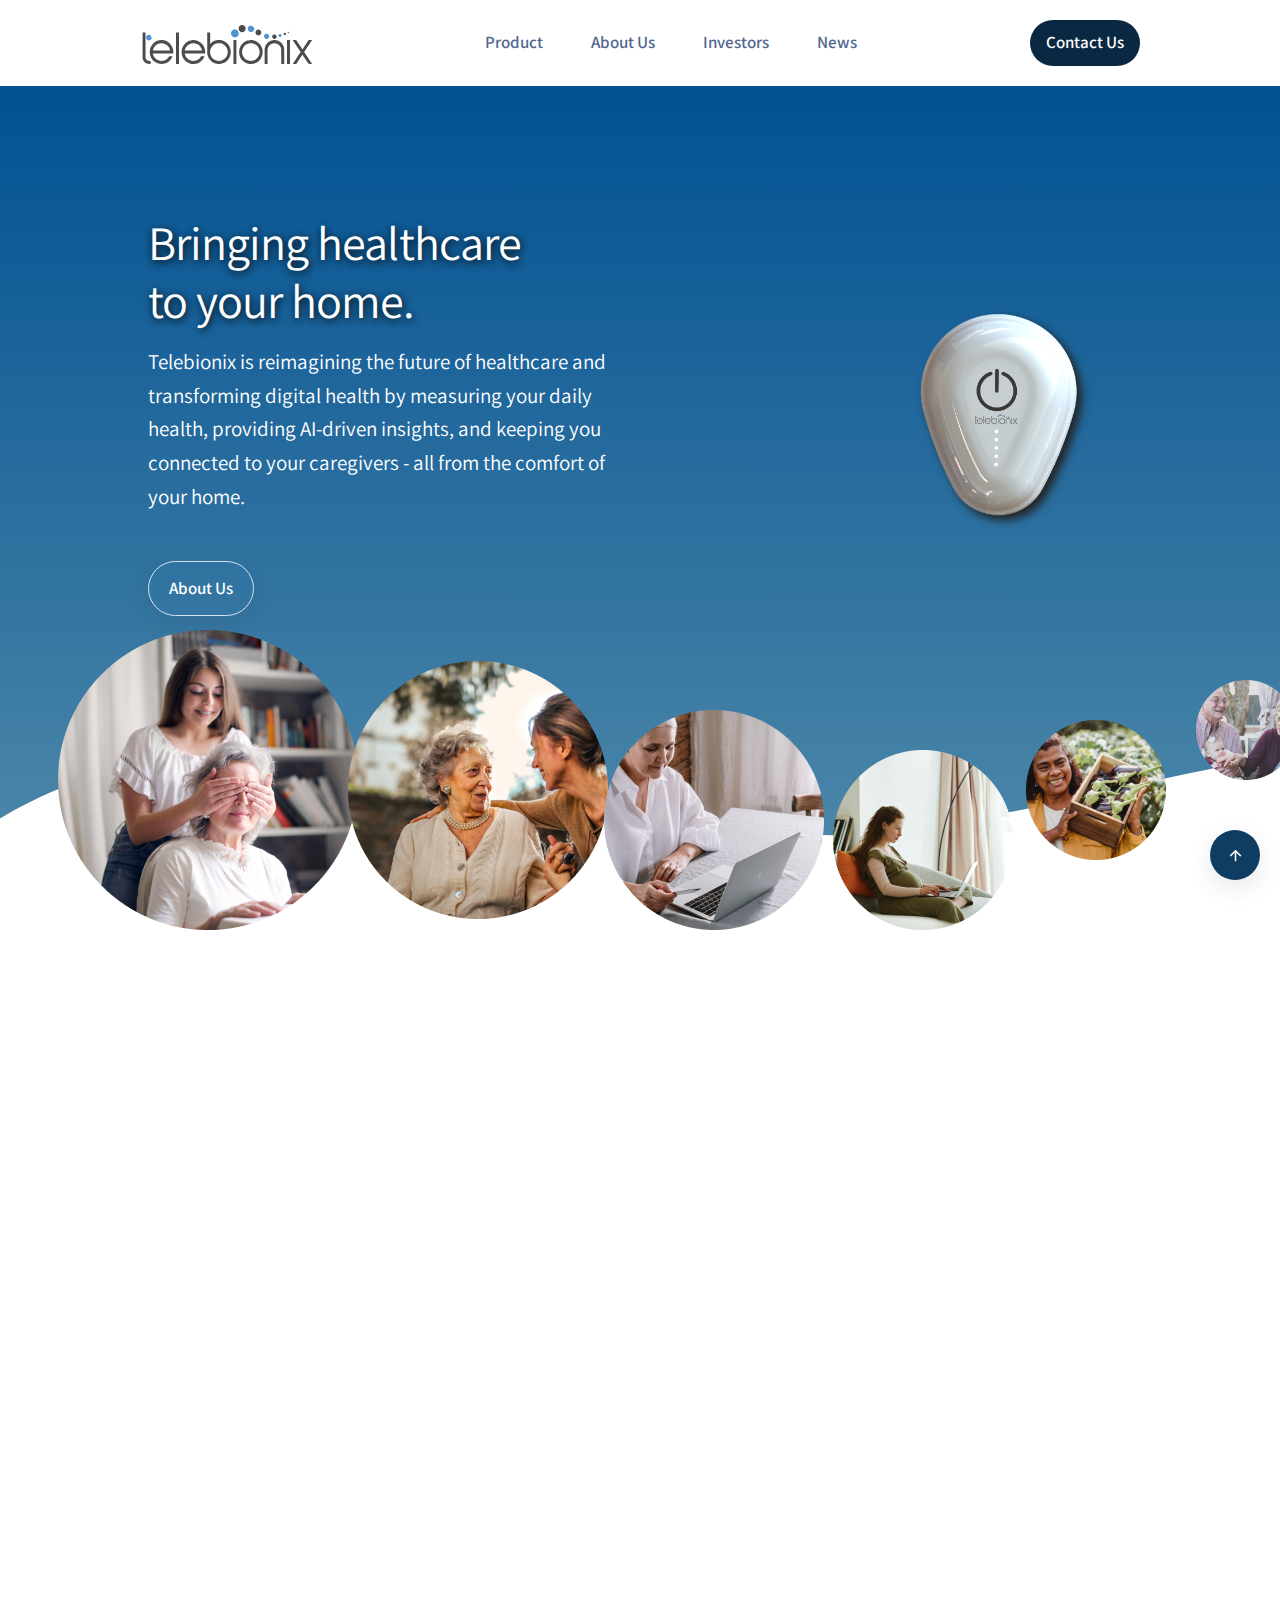
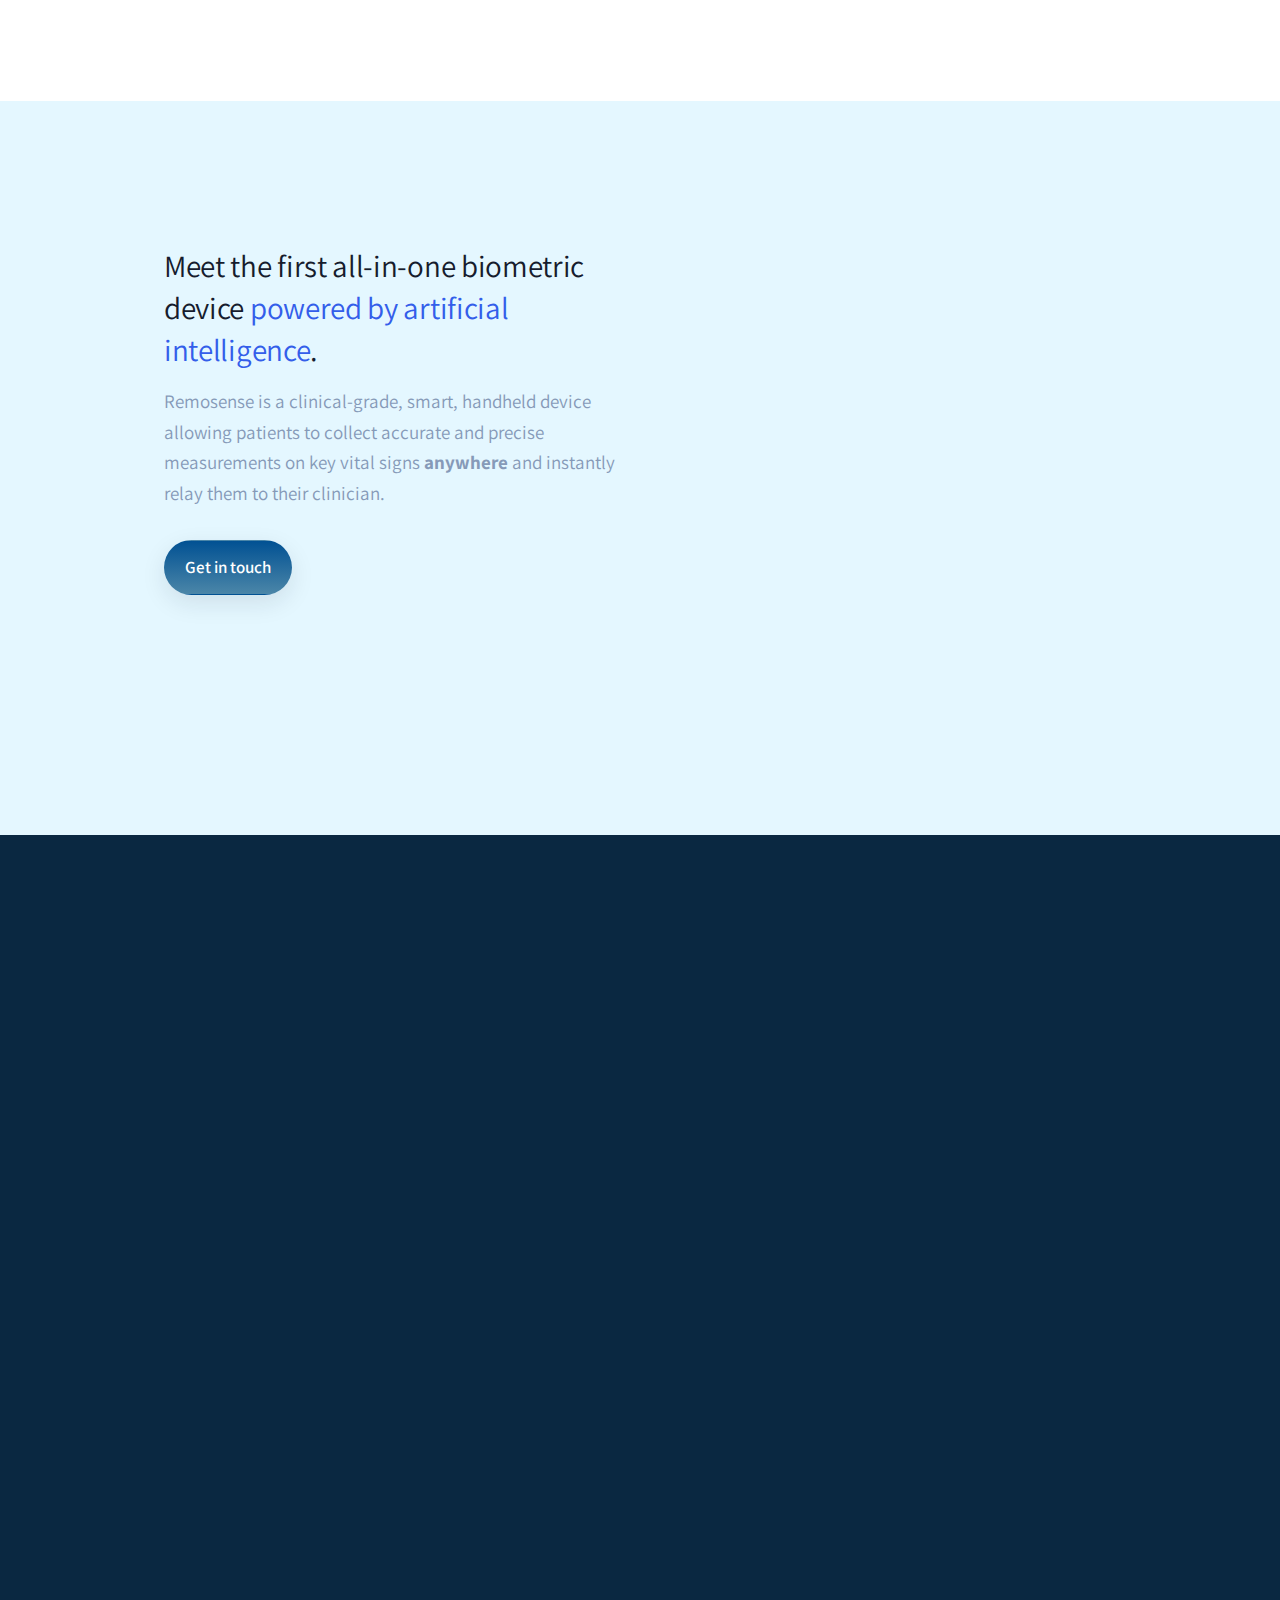
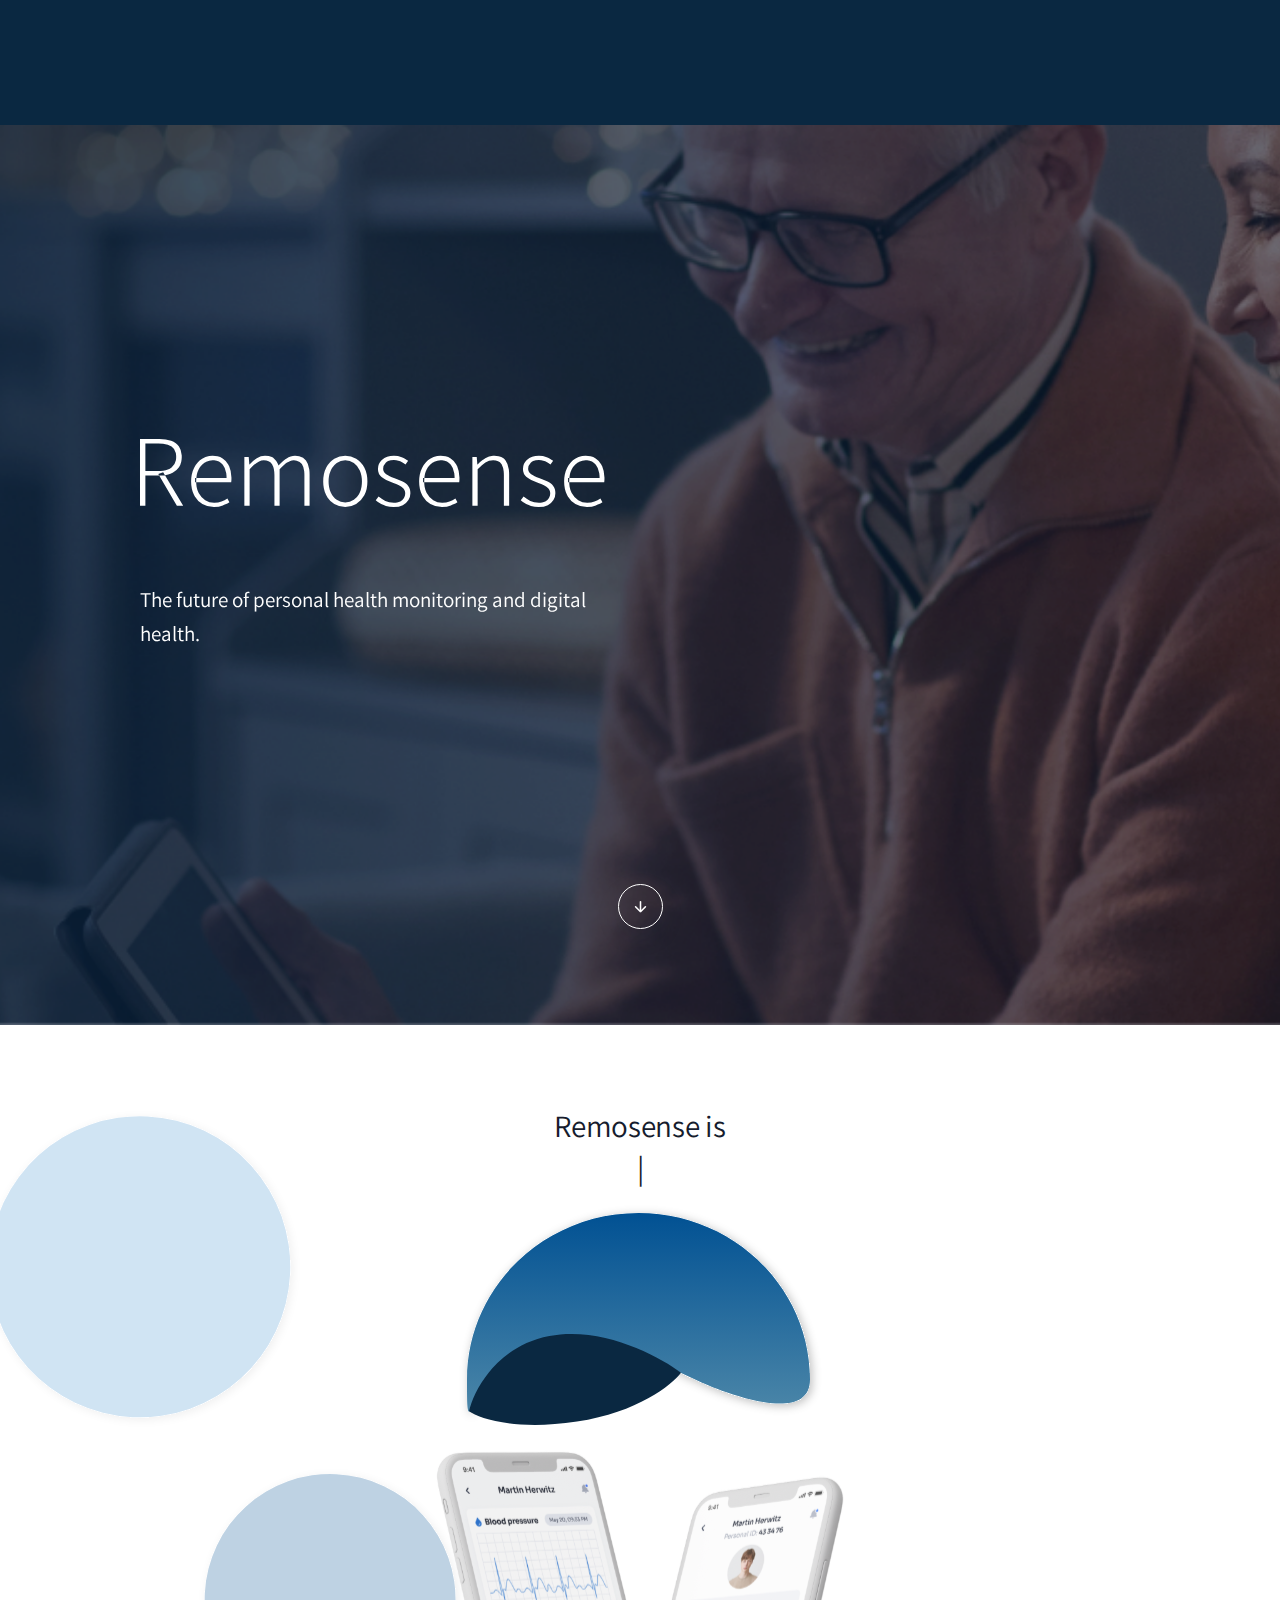
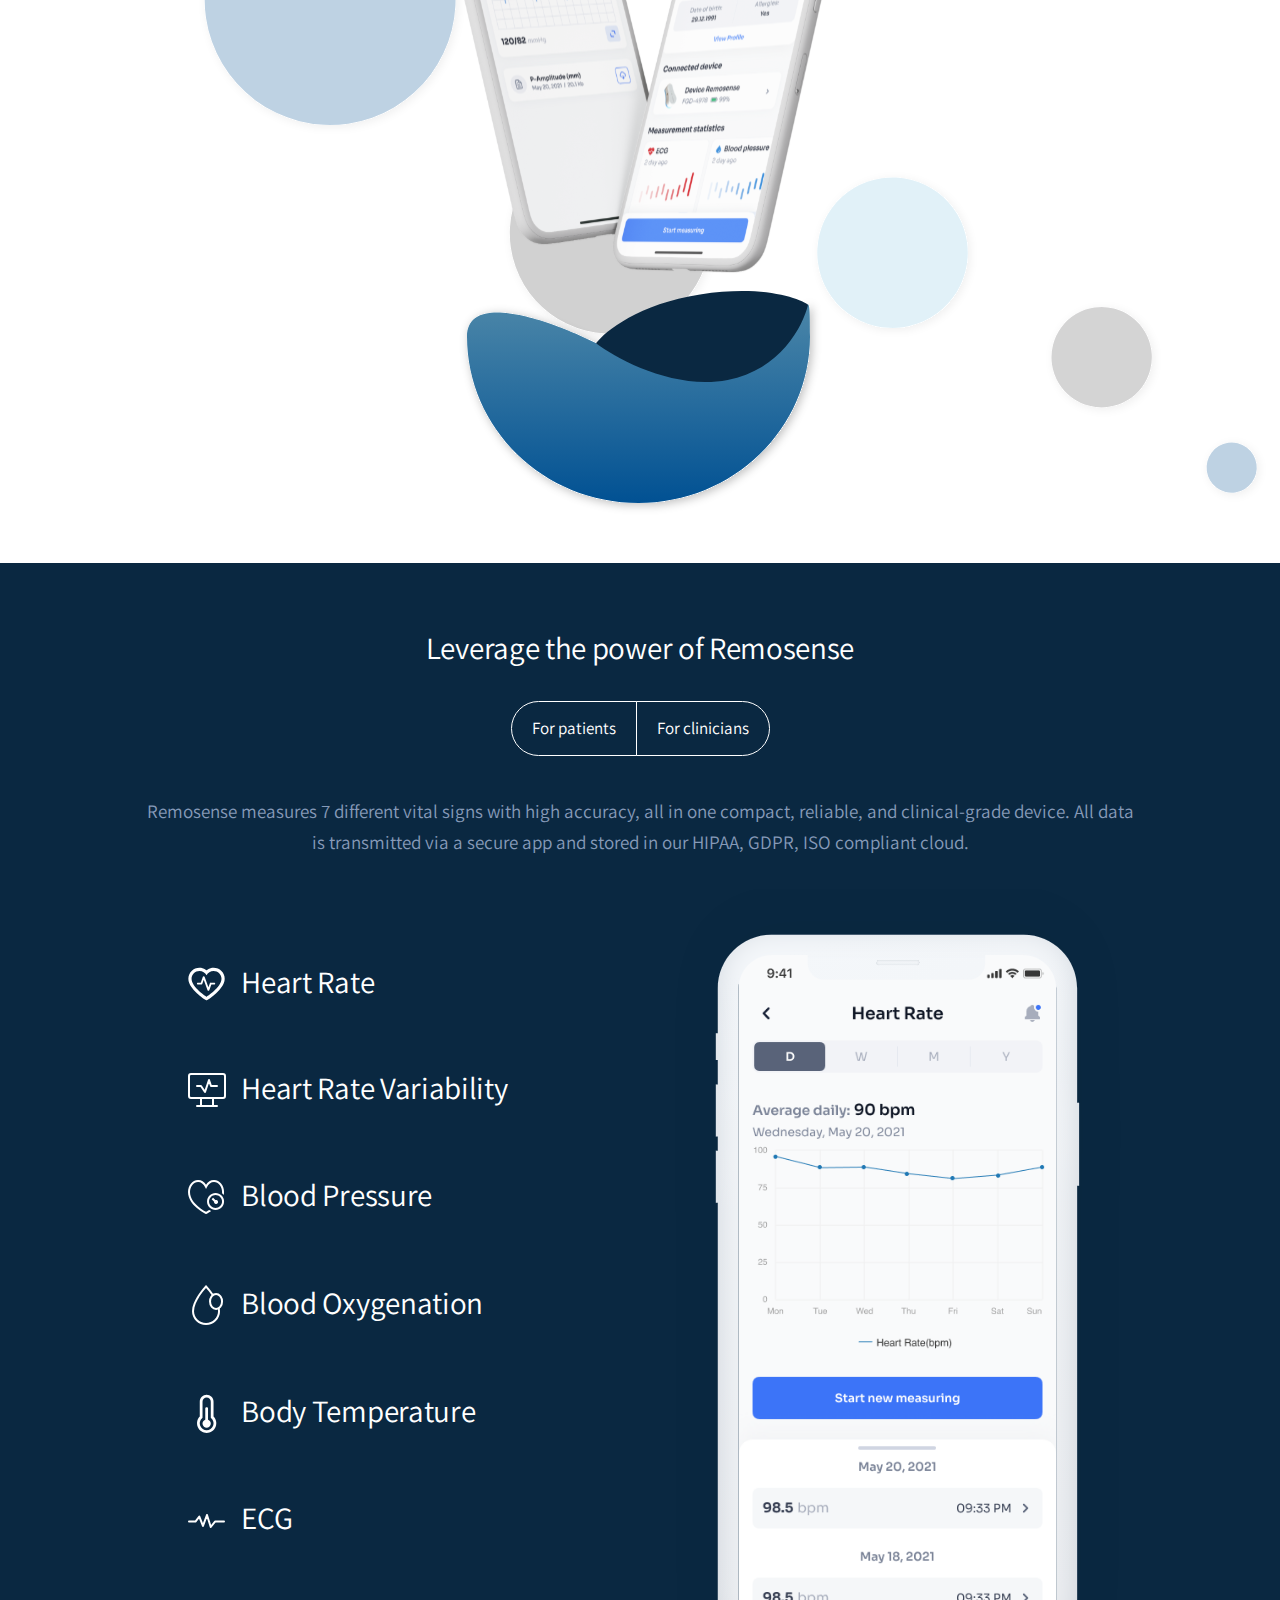
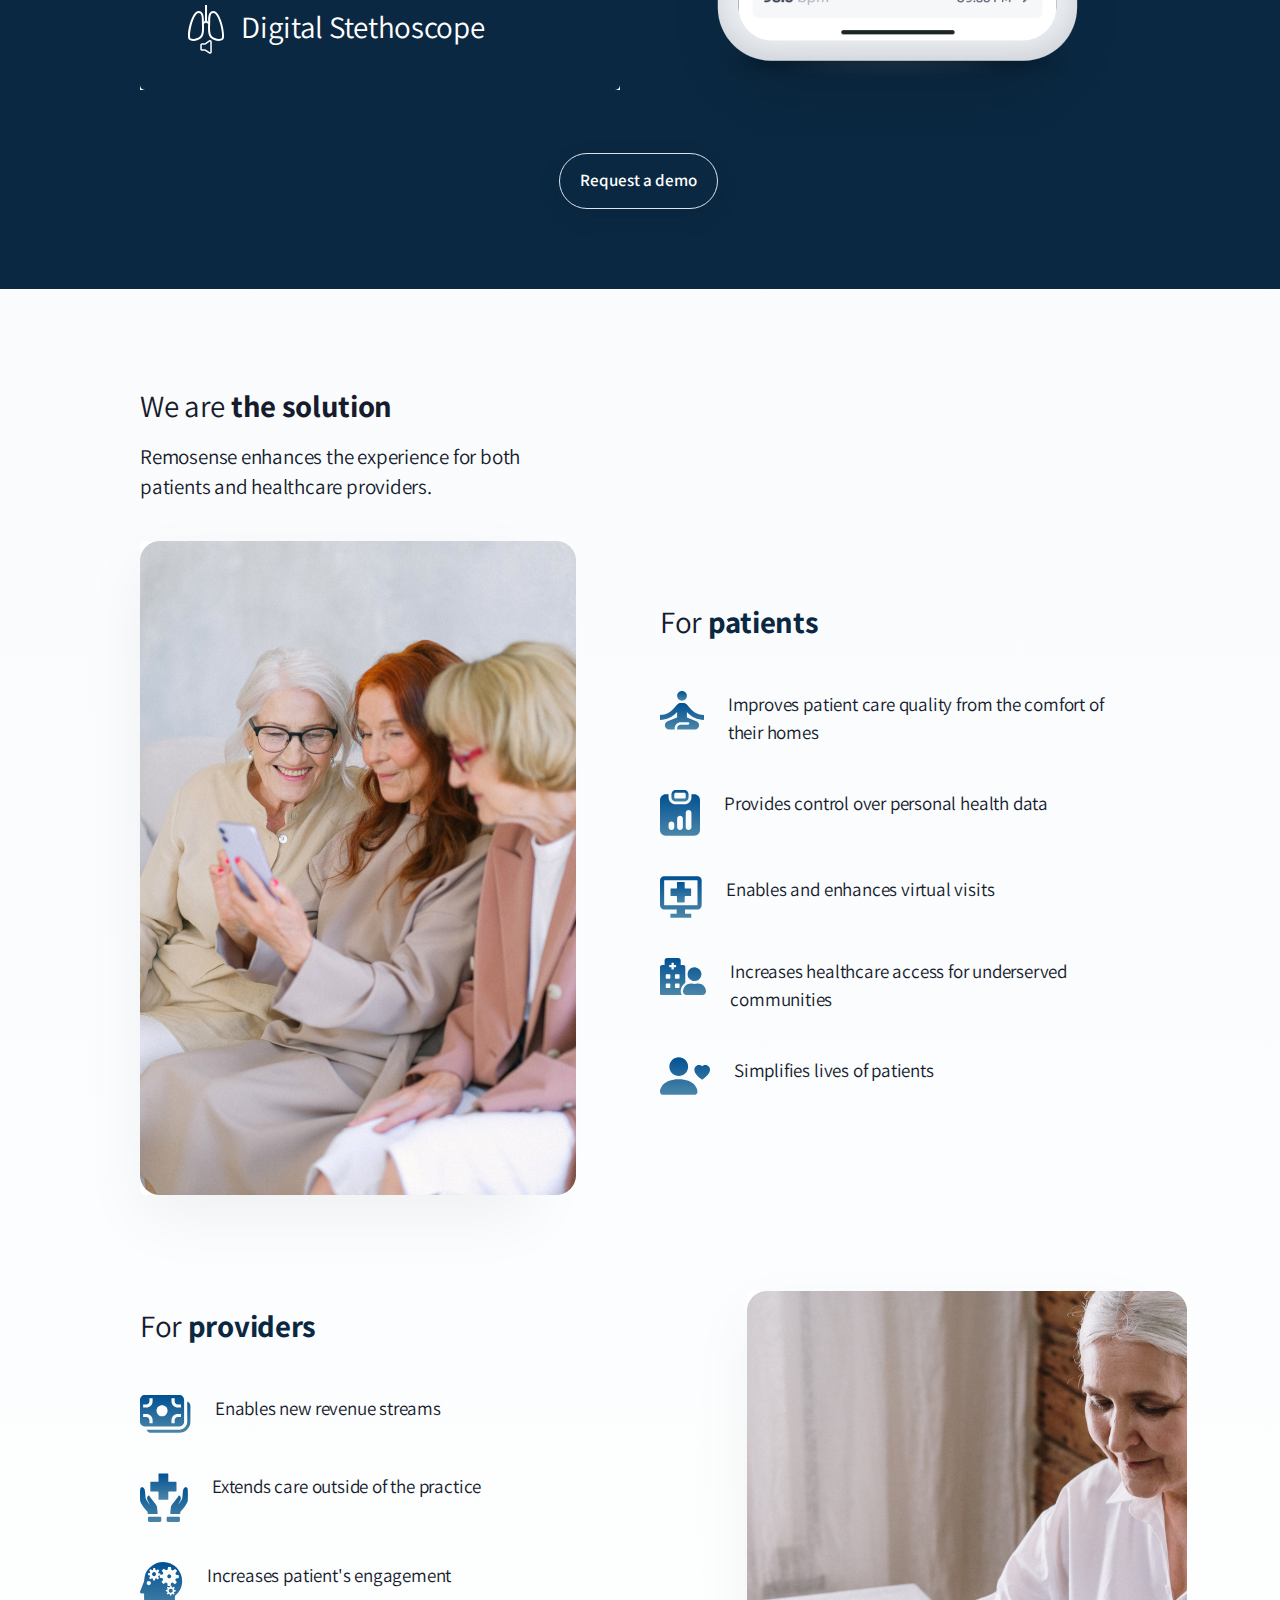
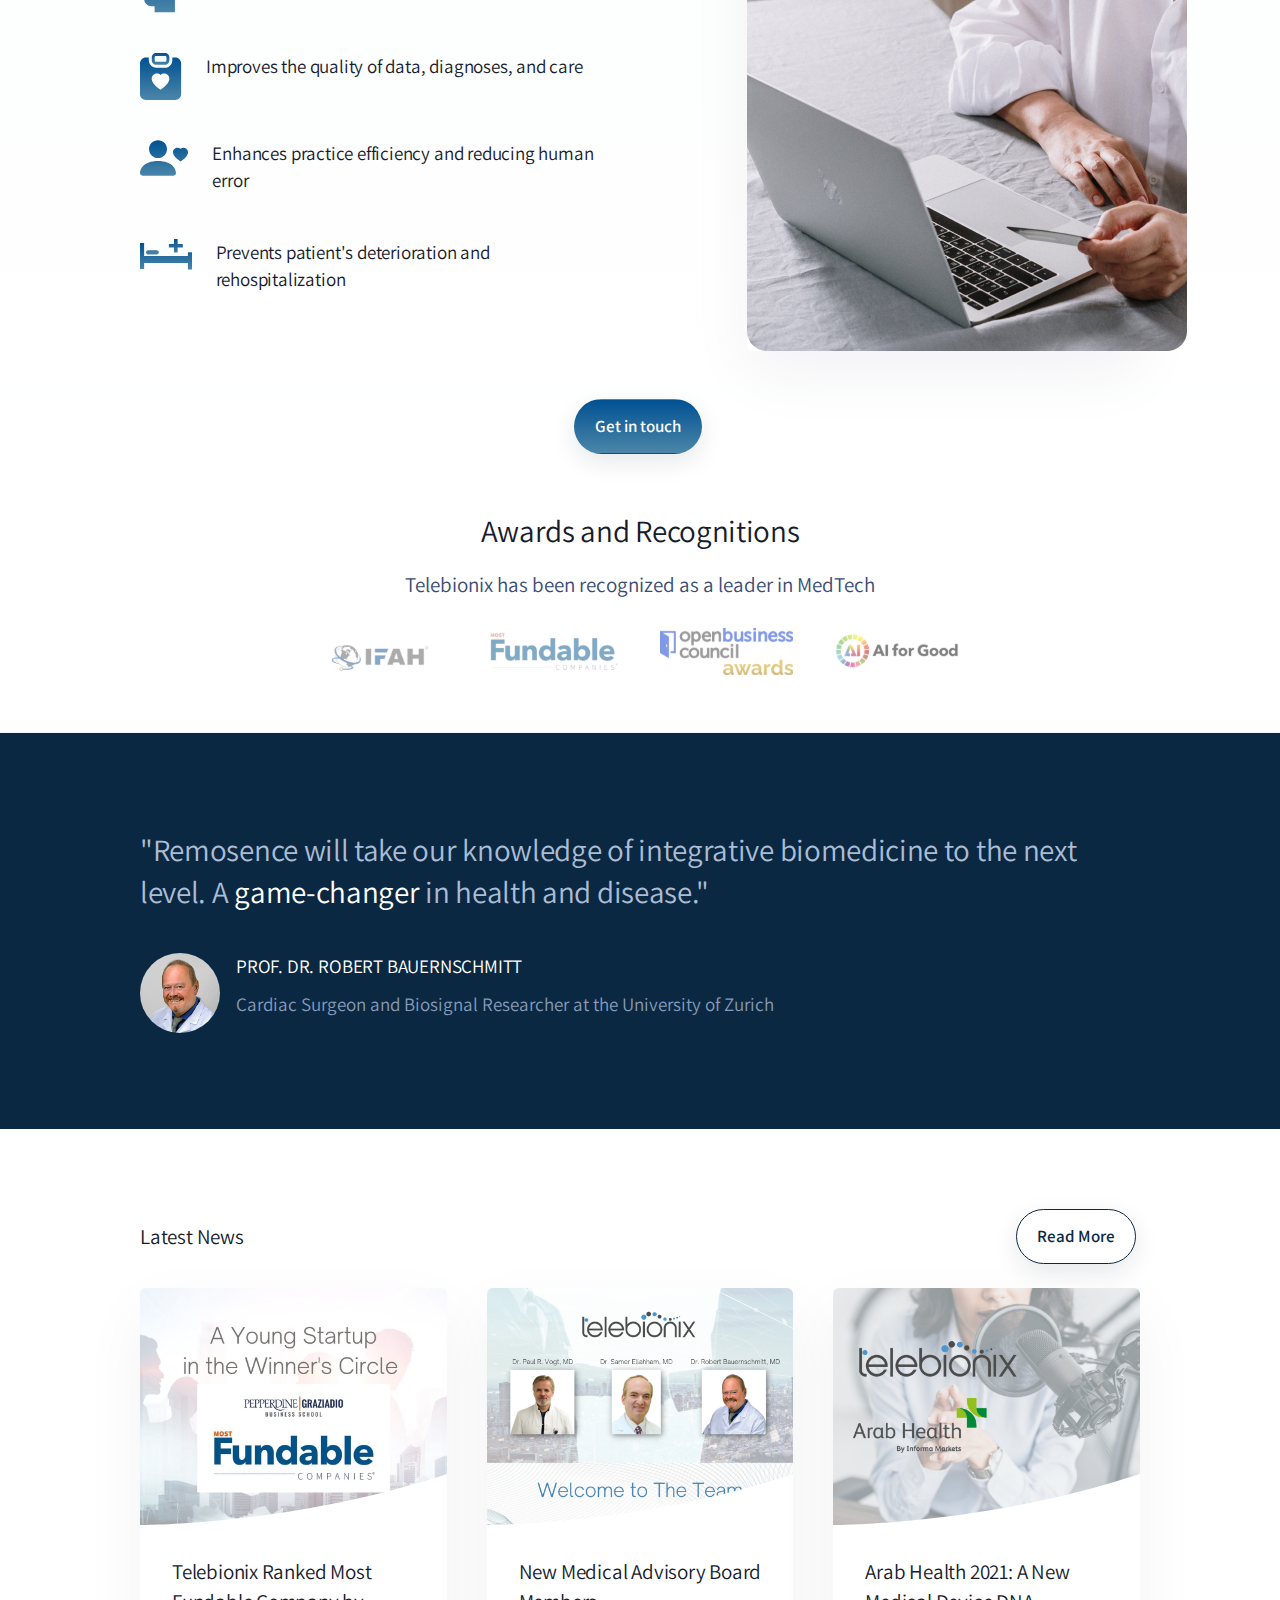
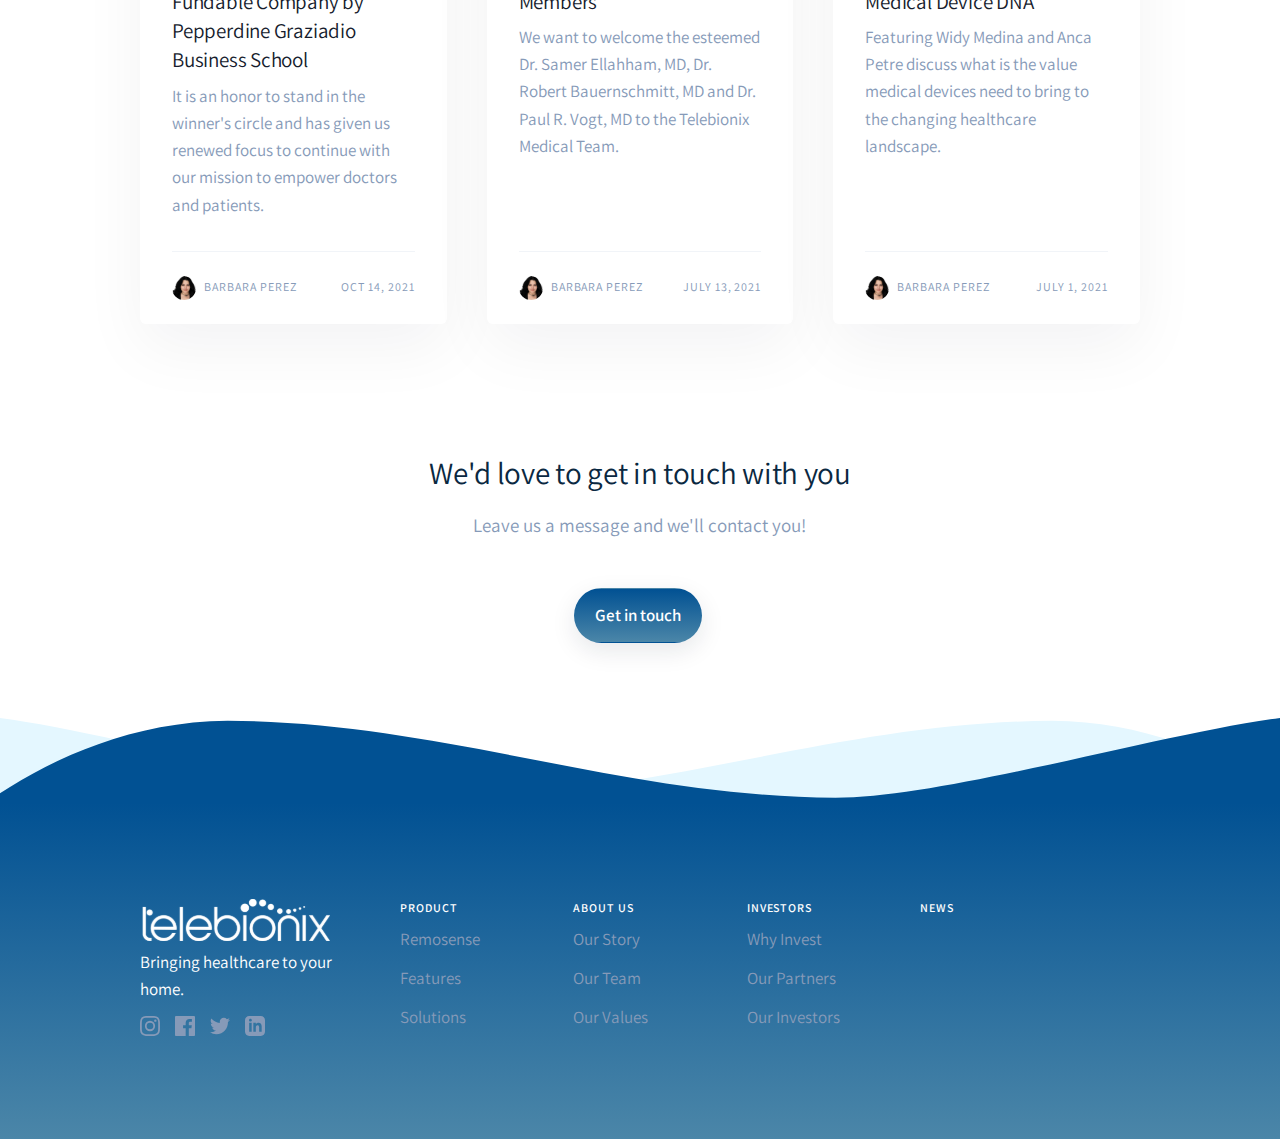
==== commit c3944c6d: "Update R2 device img and Founder details" ====
--- a/docs/index.html
+++ b/docs/index.html
@@ -519,7 +519,7 @@
           <div class="col-12 col-md-5 col-lg-6 order-md-2">
 
             <!-- Image -->
-            <img src="assets/img/tbx/remosense-top.png" class="img-fluid mw-md-150 mw-lg-130 mb-2 mb-md-0" alt="..." data-aos="fade-up" data-aos-delay="100" style="-webkit-filter: drop-shadow(5px 5px 5px #222); filter: drop-shadow(5px 5px 5px #222);">
+            <img src="assets/img/tbx/R2-Front.png" class="img-fluid mw-md-150 mw-lg-130 mb-2 mb-md-0" alt="..." data-aos="fade-up" data-aos-delay="100" style="-webkit-filter: drop-shadow(5px 5px 5px #222); filter: drop-shadow(5px 5px 5px #222);">
 
           </div>
           <div class="col-12 col-md-7 col-lg-6 order-md-1" data-aos="fade-up">
@@ -764,21 +764,7 @@
             </div>
 
           </div>
-          <div class="col-12 col-md-5 col-lg-6">
-
-            <div class="w-md-150 w-lg-130 pb-5 pb-md-0 position-relative" data-aos="fade-up" data-aos-delay="100">
-
-              <div>
-                <!-- Youtube video -->
-              <a data-bigpicture='{"ytSrc": "8j62EUZsQLE"}' href="#" class="card lift lift-lg shadow-dark">
-                <img src="assets/img/tbx/video_section/thumb.png" class="img-fluid rounded" alt="...">
-              </a>
-              </div>
-              
-
-            </div>
-
-          </div>
+         
         </div> <!-- / .row -->
       </div> <!-- / .container -->
     </section>
@@ -922,7 +908,7 @@
                         <img src="assets/img/tbx/remosense_egg/phones.svg" class="d-block w-100" alt="Slide 1">
                     </div>
                     <div class="carousel-item text-center">
-                        <img src="assets/img/tbx/remosense_egg/remosense-top.svg" class="d-block w-100" alt="Slide 2">
+                        <img src="assets/img/tbx/remosense_egg/remosense2-Front.svg" class="d-block w-100" alt="Slide 2">
                     </div>
                 </div>
             </div>
@@ -2159,8 +2145,14 @@
             <img class="img-fluid mb-2 mb-md-0" src="assets/img/tbx/openbusiness.svg" alt="...">
 
           </div>
-        </div>
-
+          <div class="col-6 col-sm-4 col-md-2 mb-4 mb-md-0">
+
+            <!-- Brand -->
+            <img class="img-fluid mb-2 mb-md-0" src="assets/img/tbx/logo-aiforgood.svg" alt="...">
+
+          </div>
+        </div>
+        
         </div> <!-- / .row -->
       </div> <!-- / .container -->
     </section>
--- a/docs/assets/css/theme.bundle.css
+++ b/docs/assets/css/theme.bundle.css
@@ -4,5 +4,5 @@
  * Copyright 2011-2021 The Bootstrap Authors
  * Copyright 2011-2021 Twitter, Inc.
  * Licensed under MIT (https://github.com/twbs/bootstrap/blob/main/LICENSE)
- */:root{--bs-blue:#0d6efd;--bs-indigo:#6610f2;--bs-purple:#6f42c1;--bs-pink:#d63384;--bs-red:#dc3545;--bs-orange:#fd7e14;--bs-yellow:#ffc107;--bs-green:#198754;--bs-teal:#20c997;--bs-cyan:#0dcaf0;--bs-gray:#869ab8;--bs-gray-dark:#384c74;--bs-gray-100:#f9fbfd;--bs-gray-200:#f1f4f8;--bs-gray-300:#d9e2ef;--bs-gray-400:#c6d3e6;--bs-gray-500:#abbcd5;--bs-gray-600:#869ab8;--bs-gray-700:#506690;--bs-gray-800:#384c74;--bs-gray-900:#1b2a4e;--bs-primary:#335eea;--bs-secondary:#506690;--bs-success:#42ba96;--bs-info:#7c69ef;--bs-warning:#fad776;--bs-danger:#df4759;--bs-light:#f9fbfd;--bs-dark:#1b2a4e;--bs-primary-desat:#6c8aec;--bs-black:#161c2d;--bs-white:#fff;--bs-primary-rgb:51,94,234;--bs-secondary-rgb:80,102,144;--bs-success-rgb:66,186,150;--bs-info-rgb:124,105,239;--bs-warning-rgb:250,215,118;--bs-danger-rgb:223,71,89;--bs-light-rgb:249,251,253;--bs-dark-rgb:27,42,78;--bs-primary-desat-rgb:108,138,236;--bs-white-rgb:255,255,255;--bs-black-rgb:22,28,45;--bs-body-color-rgb:22,28,45;--bs-body-bg-rgb:255,255,255;--bs-font-sans-serif:system-ui,-apple-system,"Segoe UI",Roboto,"Helvetica Neue",Arial,"Noto Sans","Liberation Sans",sans-serif,"Apple Color Emoji","Segoe UI Emoji","Segoe UI Symbol","Noto Color Emoji";--bs-font-monospace:SFMono-Regular,Menlo,Monaco,Consolas,"Liberation Mono","Courier New",monospace;--bs-gradient:linear-gradient(180deg,rgba(255,255,255,0.15),rgba(255,255,255,0));--bs-body-font-family:HKGroteskPro,serif;--bs-body-font-size:1.0625rem;--bs-body-font-weight:400;--bs-body-line-height:1.6;--bs-body-color:#161c2d;--bs-body-bg:#fff}*,:after,:before{box-sizing:border-box}body{-webkit-text-size-adjust:100%;-webkit-tap-highlight-color:rgba(22,28,45,0);background-color:var(--bs-body-bg);color:var(--bs-body-color);font-family:var(--bs-body-font-family);font-size:var(--bs-body-font-size);font-weight:var(--bs-body-font-weight);line-height:var(--bs-body-line-height);margin:0;text-align:var(--bs-body-text-align)}hr{background-color:currentColor;border:0;color:#f1f4f8;margin:1rem 0;opacity:1}hr:not([size]){height:1px}.h1,.h2,.h3,.h4,.h5,.h6,h1,h2,h3,h4,h5,h6{font-weight:400;line-height:1;margin-bottom:.5rem;margin-top:0}.h1,h1{font-size:2.3125rem}.h2,h2{font-size:1.9375rem}.h3,h3{font-size:1.3125rem}.h4,h4{font-size:1.1875rem}.h5,h5{font-size:1.0625rem}.h6,h6{font-size:.75rem}p{margin-bottom:1rem;margin-top:0}abbr[data-bs-original-title],abbr[title]{cursor:help;-webkit-text-decoration:underline dotted;text-decoration:underline dotted;-webkit-text-decoration-skip-ink:none;text-decoration-skip-ink:none}address{font-style:normal;line-height:inherit;margin-bottom:1rem}ol,ul{padding-left:2rem}dl,ol,ul{margin-bottom:1rem;margin-top:0}ol ol,ol ul,ul ol,ul ul{margin-bottom:0}dt{font-weight:600}dd{margin-bottom:.5rem;margin-left:0}blockquote{margin:0 0 1rem}b,strong{font-weight:700}.small,small{font-size:88.2%}.mark,mark{background-color:#fcf8e3;padding:.2em}sub,sup{font-size:.75em;line-height:0;position:relative;vertical-align:baseline}sub{bottom:-.25em}sup{top:-.5em}a{color:#335eea;text-decoration:none}a:hover{color:#294bbb;text-decoration:underline}a:not([href]):not([class]),a:not([href]):not([class]):hover{color:inherit;text-decoration:none}code,kbd,pre,samp{direction:ltr;font-family:var(--bs-font-monospace);font-size:1em;unicode-bidi:bidi-override}pre{display:block;font-size:.8125rem;margin-bottom:1rem;margin-top:0;overflow:auto}pre code{color:inherit;font-size:inherit;word-break:normal}code{word-wrap:break-word;color:#d63384;font-size:.8125rem}a>code{color:inherit}kbd{background-color:#1b2a4e;border-radius:.25rem;color:#fff;font-size:.8125rem;padding:.2rem .4rem}kbd kbd{font-size:1em;font-weight:600;padding:0}figure{margin:0 0 1rem}img,svg{vertical-align:middle}table{border-collapse:collapse;caption-side:bottom}caption{color:#869ab8;padding-bottom:1.5rem;padding-top:1.5rem;text-align:left}th{text-align:inherit;text-align:-webkit-match-parent}tbody,td,tfoot,th,thead,tr{border:0 solid;border-color:inherit}label{display:inline-block}button{border-radius:0}button:focus:not(:focus-visible){outline:0}button,input,optgroup,select,textarea{font-family:inherit;font-size:inherit;line-height:inherit;margin:0}button,select{text-transform:none}[role=button]{cursor:pointer}select{word-wrap:normal}select:disabled{opacity:1}[list]::-webkit-calendar-picker-indicator{display:none}[type=button],[type=reset],[type=submit],button{-webkit-appearance:button}[type=button]:not(:disabled),[type=reset]:not(:disabled),[type=submit]:not(:disabled),button:not(:disabled){cursor:pointer}::-moz-focus-inner{border-style:none;padding:0}textarea{resize:vertical}fieldset{border:0;margin:0;min-width:0;padding:0}legend{float:left;font-size:1.5rem;line-height:inherit;margin-bottom:.5rem;padding:0;width:100%}legend+*{clear:left}::-webkit-datetime-edit-day-field,::-webkit-datetime-edit-fields-wrapper,::-webkit-datetime-edit-hour-field,::-webkit-datetime-edit-minute,::-webkit-datetime-edit-month-field,::-webkit-datetime-edit-text,::-webkit-datetime-edit-year-field{padding:0}::-webkit-inner-spin-button{height:auto}[type=search]{-webkit-appearance:textfield;outline-offset:-2px}::-webkit-search-decoration{-webkit-appearance:none}::-webkit-color-swatch-wrapper{padding:0}::file-selector-button{font:inherit}::-webkit-file-upload-button{-webkit-appearance:button;font:inherit}output{display:inline-block}iframe{border:0}summary{cursor:pointer;display:list-item}progress{vertical-align:baseline}[hidden]{display:none!important}.lead{font-size:1.3125rem;font-weight:400}.display-1{font-size:4.375rem;font-weight:400}.display-2{font-size:3.8125rem;font-weight:400}.display-3{font-size:3rem;font-weight:400}.display-4{font-size:2.6875rem;font-weight:400}.list-inline,.list-unstyled{list-style:none;padding-left:0}.list-inline-item{display:inline-block}.list-inline-item:not(:last-child){margin-right:.5rem}.initialism{font-size:88.2%;text-transform:uppercase}.blockquote{font-size:1.25rem;margin-bottom:1rem}.blockquote>:last-child{margin-bottom:0}.blockquote-footer{color:#869ab8;font-size:.75rem;margin-bottom:1rem;margin-top:-1rem}.blockquote-footer:before{content:"\2014\00A0"}.img-fluid,.img-thumbnail{height:auto;max-width:100%}.img-thumbnail{background-color:#fff;border:1px solid #d9e2ef;border-radius:.375rem;box-shadow:0 .125rem .25rem rgba(22,28,45,.075);padding:.25rem}.figure{display:inline-block}.figure-img{line-height:1;margin-bottom:.5rem}.figure-caption{color:#869ab8;font-size:88.2%}.container,.container-fluid,.container-lg,.container-md,.container-sm,.container-xl{margin-left:auto;margin-right:auto;padding-left:var(--bs-gutter-x,1.25rem);padding-right:var(--bs-gutter-x,1.25rem);width:100%}@media (min-width:576px){.container,.container-sm{max-width:540px}}@media (min-width:768px){.container,.container-md,.container-sm{max-width:720px}}@media (min-width:992px){.container,.container-lg,.container-md,.container-sm{max-width:960px}}@media (min-width:1200px){.container,.container-lg,.container-md,.container-sm,.container-xl{max-width:1040px}}.row{--bs-gutter-x:2.5rem;--bs-gutter-y:0;display:flex;flex-wrap:wrap;margin-left:calc(var(--bs-gutter-x)*-.5);margin-right:calc(var(--bs-gutter-x)*-.5);margin-top:calc(var(--bs-gutter-y)*-1)}.row>*{flex-shrink:0;margin-top:var(--bs-gutter-y);max-width:100%;padding-left:calc(var(--bs-gutter-x)*.5);padding-right:calc(var(--bs-gutter-x)*.5);width:100%}.col{flex:1 0 0%}.row-cols-auto>*{flex:0 0 auto;width:auto}.row-cols-1>*{flex:0 0 auto;width:100%}.row-cols-2>*{flex:0 0 auto;width:50%}.row-cols-3>*{flex:0 0 auto;width:33.33333%}.row-cols-4>*{flex:0 0 auto;width:25%}.row-cols-5>*{flex:0 0 auto;width:20%}.row-cols-6>*{flex:0 0 auto;width:16.66667%}.col-auto{flex:0 0 auto;width:auto}.col-1{flex:0 0 auto;width:8.33333%}.col-2{flex:0 0 auto;width:16.66667%}.col-3{flex:0 0 auto;width:25%}.col-4{flex:0 0 auto;width:33.33333%}.col-5{flex:0 0 auto;width:41.66667%}.col-6{flex:0 0 auto;width:50%}.col-7{flex:0 0 auto;width:58.33333%}.col-8{flex:0 0 auto;width:66.66667%}.col-9{flex:0 0 auto;width:75%}.col-10{flex:0 0 auto;width:83.33333%}.col-11{flex:0 0 auto;width:91.66667%}.col-12{flex:0 0 auto;width:100%}.offset-1{margin-left:8.33333%}.offset-2{margin-left:16.66667%}.offset-3{margin-left:25%}.offset-4{margin-left:33.33333%}.offset-5{margin-left:41.66667%}.offset-6{margin-left:50%}.offset-7{margin-left:58.33333%}.offset-8{margin-left:66.66667%}.offset-9{margin-left:75%}.offset-10{margin-left:83.33333%}.offset-11{margin-left:91.66667%}.g-0,.gx-0{--bs-gutter-x:0}.g-0,.gy-0{--bs-gutter-y:0}.g-1,.gx-1{--bs-gutter-x:.25rem}.g-1,.gy-1{--bs-gutter-y:.25rem}.g-2,.gx-2{--bs-gutter-x:.5rem}.g-2,.gy-2{--bs-gutter-y:.5rem}.g-3,.gx-3{--bs-gutter-x:.75rem}.g-3,.gy-3{--bs-gutter-y:.75rem}.g-4,.gx-4{--bs-gutter-x:1rem}.g-4,.gy-4{--bs-gutter-y:1rem}.g-5,.gx-5{--bs-gutter-x:1.5rem}.g-5,.gy-5{--bs-gutter-y:1.5rem}.g-6,.gx-6{--bs-gutter-x:2rem}.g-6,.gy-6{--bs-gutter-y:2rem}.g-7,.gx-7{--bs-gutter-x:2.5rem}.g-7,.gy-7{--bs-gutter-y:2.5rem}.g-8,.gx-8{--bs-gutter-x:3rem}.g-8,.gy-8{--bs-gutter-y:3rem}.g-9,.gx-9{--bs-gutter-x:4rem}.g-9,.gy-9{--bs-gutter-y:4rem}.g-10,.gx-10{--bs-gutter-x:5rem}.g-10,.gy-10{--bs-gutter-y:5rem}.g-11,.gx-11{--bs-gutter-x:6rem}.g-11,.gy-11{--bs-gutter-y:6rem}.g-12,.gx-12{--bs-gutter-x:8rem}.g-12,.gy-12{--bs-gutter-y:8rem}.g-13,.gx-13{--bs-gutter-x:10rem}.g-13,.gy-13{--bs-gutter-y:10rem}.g-14,.gx-14{--bs-gutter-x:12rem}.g-14,.gy-14{--bs-gutter-y:12rem}.g-15,.gx-15{--bs-gutter-x:16rem}.g-15,.gy-15{--bs-gutter-y:16rem}.g-16,.gx-16{--bs-gutter-x:25rem}.g-16,.gy-16{--bs-gutter-y:25rem}@media (min-width:576px){.col-sm{flex:1 0 0%}.row-cols-sm-auto>*{flex:0 0 auto;width:auto}.row-cols-sm-1>*{flex:0 0 auto;width:100%}.row-cols-sm-2>*{flex:0 0 auto;width:50%}.row-cols-sm-3>*{flex:0 0 auto;width:33.33333%}.row-cols-sm-4>*{flex:0 0 auto;width:25%}.row-cols-sm-5>*{flex:0 0 auto;width:20%}.row-cols-sm-6>*{flex:0 0 auto;width:16.66667%}.col-sm-auto{flex:0 0 auto;width:auto}.col-sm-1{flex:0 0 auto;width:8.33333%}.col-sm-2{flex:0 0 auto;width:16.66667%}.col-sm-3{flex:0 0 auto;width:25%}.col-sm-4{flex:0 0 auto;width:33.33333%}.col-sm-5{flex:0 0 auto;width:41.66667%}.col-sm-6{flex:0 0 auto;width:50%}.col-sm-7{flex:0 0 auto;width:58.33333%}.col-sm-8{flex:0 0 auto;width:66.66667%}.col-sm-9{flex:0 0 auto;width:75%}.col-sm-10{flex:0 0 auto;width:83.33333%}.col-sm-11{flex:0 0 auto;width:91.66667%}.col-sm-12{flex:0 0 auto;width:100%}.offset-sm-0{margin-left:0}.offset-sm-1{margin-left:8.33333%}.offset-sm-2{margin-left:16.66667%}.offset-sm-3{margin-left:25%}.offset-sm-4{margin-left:33.33333%}.offset-sm-5{margin-left:41.66667%}.offset-sm-6{margin-left:50%}.offset-sm-7{margin-left:58.33333%}.offset-sm-8{margin-left:66.66667%}.offset-sm-9{margin-left:75%}.offset-sm-10{margin-left:83.33333%}.offset-sm-11{margin-left:91.66667%}.g-sm-0,.gx-sm-0{--bs-gutter-x:0}.g-sm-0,.gy-sm-0{--bs-gutter-y:0}.g-sm-1,.gx-sm-1{--bs-gutter-x:.25rem}.g-sm-1,.gy-sm-1{--bs-gutter-y:.25rem}.g-sm-2,.gx-sm-2{--bs-gutter-x:.5rem}.g-sm-2,.gy-sm-2{--bs-gutter-y:.5rem}.g-sm-3,.gx-sm-3{--bs-gutter-x:.75rem}.g-sm-3,.gy-sm-3{--bs-gutter-y:.75rem}.g-sm-4,.gx-sm-4{--bs-gutter-x:1rem}.g-sm-4,.gy-sm-4{--bs-gutter-y:1rem}.g-sm-5,.gx-sm-5{--bs-gutter-x:1.5rem}.g-sm-5,.gy-sm-5{--bs-gutter-y:1.5rem}.g-sm-6,.gx-sm-6{--bs-gutter-x:2rem}.g-sm-6,.gy-sm-6{--bs-gutter-y:2rem}.g-sm-7,.gx-sm-7{--bs-gutter-x:2.5rem}.g-sm-7,.gy-sm-7{--bs-gutter-y:2.5rem}.g-sm-8,.gx-sm-8{--bs-gutter-x:3rem}.g-sm-8,.gy-sm-8{--bs-gutter-y:3rem}.g-sm-9,.gx-sm-9{--bs-gutter-x:4rem}.g-sm-9,.gy-sm-9{--bs-gutter-y:4rem}.g-sm-10,.gx-sm-10{--bs-gutter-x:5rem}.g-sm-10,.gy-sm-10{--bs-gutter-y:5rem}.g-sm-11,.gx-sm-11{--bs-gutter-x:6rem}.g-sm-11,.gy-sm-11{--bs-gutter-y:6rem}.g-sm-12,.gx-sm-12{--bs-gutter-x:8rem}.g-sm-12,.gy-sm-12{--bs-gutter-y:8rem}.g-sm-13,.gx-sm-13{--bs-gutter-x:10rem}.g-sm-13,.gy-sm-13{--bs-gutter-y:10rem}.g-sm-14,.gx-sm-14{--bs-gutter-x:12rem}.g-sm-14,.gy-sm-14{--bs-gutter-y:12rem}.g-sm-15,.gx-sm-15{--bs-gutter-x:16rem}.g-sm-15,.gy-sm-15{--bs-gutter-y:16rem}.g-sm-16,.gx-sm-16{--bs-gutter-x:25rem}.g-sm-16,.gy-sm-16{--bs-gutter-y:25rem}}@media (min-width:768px){.col-md{flex:1 0 0%}.row-cols-md-auto>*{flex:0 0 auto;width:auto}.row-cols-md-1>*{flex:0 0 auto;width:100%}.row-cols-md-2>*{flex:0 0 auto;width:50%}.row-cols-md-3>*{flex:0 0 auto;width:33.33333%}.row-cols-md-4>*{flex:0 0 auto;width:25%}.row-cols-md-5>*{flex:0 0 auto;width:20%}.row-cols-md-6>*{flex:0 0 auto;width:16.66667%}.col-md-auto{flex:0 0 auto;width:auto}.col-md-1{flex:0 0 auto;width:8.33333%}.col-md-2{flex:0 0 auto;width:16.66667%}.col-md-3{flex:0 0 auto;width:25%}.col-md-4{flex:0 0 auto;width:33.33333%}.col-md-5{flex:0 0 auto;width:41.66667%}.col-md-6{flex:0 0 auto;width:50%}.col-md-7{flex:0 0 auto;width:58.33333%}.col-md-8{flex:0 0 auto;width:66.66667%}.col-md-9{flex:0 0 auto;width:75%}.col-md-10{flex:0 0 auto;width:83.33333%}.col-md-11{flex:0 0 auto;width:91.66667%}.col-md-12{flex:0 0 auto;width:100%}.offset-md-0{margin-left:0}.offset-md-1{margin-left:8.33333%}.offset-md-2{margin-left:16.66667%}.offset-md-3{margin-left:25%}.offset-md-4{margin-left:33.33333%}.offset-md-5{margin-left:41.66667%}.offset-md-6{margin-left:50%}.offset-md-7{margin-left:58.33333%}.offset-md-8{margin-left:66.66667%}.offset-md-9{margin-left:75%}.offset-md-10{margin-left:83.33333%}.offset-md-11{margin-left:91.66667%}.g-md-0,.gx-md-0{--bs-gutter-x:0}.g-md-0,.gy-md-0{--bs-gutter-y:0}.g-md-1,.gx-md-1{--bs-gutter-x:.25rem}.g-md-1,.gy-md-1{--bs-gutter-y:.25rem}.g-md-2,.gx-md-2{--bs-gutter-x:.5rem}.g-md-2,.gy-md-2{--bs-gutter-y:.5rem}.g-md-3,.gx-md-3{--bs-gutter-x:.75rem}.g-md-3,.gy-md-3{--bs-gutter-y:.75rem}.g-md-4,.gx-md-4{--bs-gutter-x:1rem}.g-md-4,.gy-md-4{--bs-gutter-y:1rem}.g-md-5,.gx-md-5{--bs-gutter-x:1.5rem}.g-md-5,.gy-md-5{--bs-gutter-y:1.5rem}.g-md-6,.gx-md-6{--bs-gutter-x:2rem}.g-md-6,.gy-md-6{--bs-gutter-y:2rem}.g-md-7,.gx-md-7{--bs-gutter-x:2.5rem}.g-md-7,.gy-md-7{--bs-gutter-y:2.5rem}.g-md-8,.gx-md-8{--bs-gutter-x:3rem}.g-md-8,.gy-md-8{--bs-gutter-y:3rem}.g-md-9,.gx-md-9{--bs-gutter-x:4rem}.g-md-9,.gy-md-9{--bs-gutter-y:4rem}.g-md-10,.gx-md-10{--bs-gutter-x:5rem}.g-md-10,.gy-md-10{--bs-gutter-y:5rem}.g-md-11,.gx-md-11{--bs-gutter-x:6rem}.g-md-11,.gy-md-11{--bs-gutter-y:6rem}.g-md-12,.gx-md-12{--bs-gutter-x:8rem}.g-md-12,.gy-md-12{--bs-gutter-y:8rem}.g-md-13,.gx-md-13{--bs-gutter-x:10rem}.g-md-13,.gy-md-13{--bs-gutter-y:10rem}.g-md-14,.gx-md-14{--bs-gutter-x:12rem}.g-md-14,.gy-md-14{--bs-gutter-y:12rem}.g-md-15,.gx-md-15{--bs-gutter-x:16rem}.g-md-15,.gy-md-15{--bs-gutter-y:16rem}.g-md-16,.gx-md-16{--bs-gutter-x:25rem}.g-md-16,.gy-md-16{--bs-gutter-y:25rem}}@media (min-width:992px){.col-lg{flex:1 0 0%}.row-cols-lg-auto>*{flex:0 0 auto;width:auto}.row-cols-lg-1>*{flex:0 0 auto;width:100%}.row-cols-lg-2>*{flex:0 0 auto;width:50%}.row-cols-lg-3>*{flex:0 0 auto;width:33.33333%}.row-cols-lg-4>*{flex:0 0 auto;width:25%}.row-cols-lg-5>*{flex:0 0 auto;width:20%}.row-cols-lg-6>*{flex:0 0 auto;width:16.66667%}.col-lg-auto{flex:0 0 auto;width:auto}.col-lg-1{flex:0 0 auto;width:8.33333%}.col-lg-2{flex:0 0 auto;width:16.66667%}.col-lg-3{flex:0 0 auto;width:25%}.col-lg-4{flex:0 0 auto;width:33.33333%}.col-lg-5{flex:0 0 auto;width:41.66667%}.col-lg-6{flex:0 0 auto;width:50%}.col-lg-7{flex:0 0 auto;width:58.33333%}.col-lg-8{flex:0 0 auto;width:66.66667%}.col-lg-9{flex:0 0 auto;width:75%}.col-lg-10{flex:0 0 auto;width:83.33333%}.col-lg-11{flex:0 0 auto;width:91.66667%}.col-lg-12{flex:0 0 auto;width:100%}.offset-lg-0{margin-left:0}.offset-lg-1{margin-left:8.33333%}.offset-lg-2{margin-left:16.66667%}.offset-lg-3{margin-left:25%}.offset-lg-4{margin-left:33.33333%}.offset-lg-5{margin-left:41.66667%}.offset-lg-6{margin-left:50%}.offset-lg-7{margin-left:58.33333%}.offset-lg-8{margin-left:66.66667%}.offset-lg-9{margin-left:75%}.offset-lg-10{margin-left:83.33333%}.offset-lg-11{margin-left:91.66667%}.g-lg-0,.gx-lg-0{--bs-gutter-x:0}.g-lg-0,.gy-lg-0{--bs-gutter-y:0}.g-lg-1,.gx-lg-1{--bs-gutter-x:.25rem}.g-lg-1,.gy-lg-1{--bs-gutter-y:.25rem}.g-lg-2,.gx-lg-2{--bs-gutter-x:.5rem}.g-lg-2,.gy-lg-2{--bs-gutter-y:.5rem}.g-lg-3,.gx-lg-3{--bs-gutter-x:.75rem}.g-lg-3,.gy-lg-3{--bs-gutter-y:.75rem}.g-lg-4,.gx-lg-4{--bs-gutter-x:1rem}.g-lg-4,.gy-lg-4{--bs-gutter-y:1rem}.g-lg-5,.gx-lg-5{--bs-gutter-x:1.5rem}.g-lg-5,.gy-lg-5{--bs-gutter-y:1.5rem}.g-lg-6,.gx-lg-6{--bs-gutter-x:2rem}.g-lg-6,.gy-lg-6{--bs-gutter-y:2rem}.g-lg-7,.gx-lg-7{--bs-gutter-x:2.5rem}.g-lg-7,.gy-lg-7{--bs-gutter-y:2.5rem}.g-lg-8,.gx-lg-8{--bs-gutter-x:3rem}.g-lg-8,.gy-lg-8{--bs-gutter-y:3rem}.g-lg-9,.gx-lg-9{--bs-gutter-x:4rem}.g-lg-9,.gy-lg-9{--bs-gutter-y:4rem}.g-lg-10,.gx-lg-10{--bs-gutter-x:5rem}.g-lg-10,.gy-lg-10{--bs-gutter-y:5rem}.g-lg-11,.gx-lg-11{--bs-gutter-x:6rem}.g-lg-11,.gy-lg-11{--bs-gutter-y:6rem}.g-lg-12,.gx-lg-12{--bs-gutter-x:8rem}.g-lg-12,.gy-lg-12{--bs-gutter-y:8rem}.g-lg-13,.gx-lg-13{--bs-gutter-x:10rem}.g-lg-13,.gy-lg-13{--bs-gutter-y:10rem}.g-lg-14,.gx-lg-14{--bs-gutter-x:12rem}.g-lg-14,.gy-lg-14{--bs-gutter-y:12rem}.g-lg-15,.gx-lg-15{--bs-gutter-x:16rem}.g-lg-15,.gy-lg-15{--bs-gutter-y:16rem}.g-lg-16,.gx-lg-16{--bs-gutter-x:25rem}.g-lg-16,.gy-lg-16{--bs-gutter-y:25rem}}@media (min-width:1200px){.col-xl{flex:1 0 0%}.row-cols-xl-auto>*{flex:0 0 auto;width:auto}.row-cols-xl-1>*{flex:0 0 auto;width:100%}.row-cols-xl-2>*{flex:0 0 auto;width:50%}.row-cols-xl-3>*{flex:0 0 auto;width:33.33333%}.row-cols-xl-4>*{flex:0 0 auto;width:25%}.row-cols-xl-5>*{flex:0 0 auto;width:20%}.row-cols-xl-6>*{flex:0 0 auto;width:16.66667%}.col-xl-auto{flex:0 0 auto;width:auto}.col-xl-1{flex:0 0 auto;width:8.33333%}.col-xl-2{flex:0 0 auto;width:16.66667%}.col-xl-3{flex:0 0 auto;width:25%}.col-xl-4{flex:0 0 auto;width:33.33333%}.col-xl-5{flex:0 0 auto;width:41.66667%}.col-xl-6{flex:0 0 auto;width:50%}.col-xl-7{flex:0 0 auto;width:58.33333%}.col-xl-8{flex:0 0 auto;width:66.66667%}.col-xl-9{flex:0 0 auto;width:75%}.col-xl-10{flex:0 0 auto;width:83.33333%}.col-xl-11{flex:0 0 auto;width:91.66667%}.col-xl-12{flex:0 0 auto;width:100%}.offset-xl-0{margin-left:0}.offset-xl-1{margin-left:8.33333%}.offset-xl-2{margin-left:16.66667%}.offset-xl-3{margin-left:25%}.offset-xl-4{margin-left:33.33333%}.offset-xl-5{margin-left:41.66667%}.offset-xl-6{margin-left:50%}.offset-xl-7{margin-left:58.33333%}.offset-xl-8{margin-left:66.66667%}.offset-xl-9{margin-left:75%}.offset-xl-10{margin-left:83.33333%}.offset-xl-11{margin-left:91.66667%}.g-xl-0,.gx-xl-0{--bs-gutter-x:0}.g-xl-0,.gy-xl-0{--bs-gutter-y:0}.g-xl-1,.gx-xl-1{--bs-gutter-x:.25rem}.g-xl-1,.gy-xl-1{--bs-gutter-y:.25rem}.g-xl-2,.gx-xl-2{--bs-gutter-x:.5rem}.g-xl-2,.gy-xl-2{--bs-gutter-y:.5rem}.g-xl-3,.gx-xl-3{--bs-gutter-x:.75rem}.g-xl-3,.gy-xl-3{--bs-gutter-y:.75rem}.g-xl-4,.gx-xl-4{--bs-gutter-x:1rem}.g-xl-4,.gy-xl-4{--bs-gutter-y:1rem}.g-xl-5,.gx-xl-5{--bs-gutter-x:1.5rem}.g-xl-5,.gy-xl-5{--bs-gutter-y:1.5rem}.g-xl-6,.gx-xl-6{--bs-gutter-x:2rem}.g-xl-6,.gy-xl-6{--bs-gutter-y:2rem}.g-xl-7,.gx-xl-7{--bs-gutter-x:2.5rem}.g-xl-7,.gy-xl-7{--bs-gutter-y:2.5rem}.g-xl-8,.gx-xl-8{--bs-gutter-x:3rem}.g-xl-8,.gy-xl-8{--bs-gutter-y:3rem}.g-xl-9,.gx-xl-9{--bs-gutter-x:4rem}.g-xl-9,.gy-xl-9{--bs-gutter-y:4rem}.g-xl-10,.gx-xl-10{--bs-gutter-x:5rem}.g-xl-10,.gy-xl-10{--bs-gutter-y:5rem}.g-xl-11,.gx-xl-11{--bs-gutter-x:6rem}.g-xl-11,.gy-xl-11{--bs-gutter-y:6rem}.g-xl-12,.gx-xl-12{--bs-gutter-x:8rem}.g-xl-12,.gy-xl-12{--bs-gutter-y:8rem}.g-xl-13,.gx-xl-13{--bs-gutter-x:10rem}.g-xl-13,.gy-xl-13{--bs-gutter-y:10rem}.g-xl-14,.gx-xl-14{--bs-gutter-x:12rem}.g-xl-14,.gy-xl-14{--bs-gutter-y:12rem}.g-xl-15,.gx-xl-15{--bs-gutter-x:16rem}.g-xl-15,.gy-xl-15{--bs-gutter-y:16rem}.g-xl-16,.gx-xl-16{--bs-gutter-x:25rem}.g-xl-16,.gy-xl-16{--bs-gutter-y:25rem}}@media (min-width:1400px){.col-xxl{flex:1 0 0%}.row-cols-xxl-auto>*{flex:0 0 auto;width:auto}.row-cols-xxl-1>*{flex:0 0 auto;width:100%}.row-cols-xxl-2>*{flex:0 0 auto;width:50%}.row-cols-xxl-3>*{flex:0 0 auto;width:33.33333%}.row-cols-xxl-4>*{flex:0 0 auto;width:25%}.row-cols-xxl-5>*{flex:0 0 auto;width:20%}.row-cols-xxl-6>*{flex:0 0 auto;width:16.66667%}.col-xxl-auto{flex:0 0 auto;width:auto}.col-xxl-1{flex:0 0 auto;width:8.33333%}.col-xxl-2{flex:0 0 auto;width:16.66667%}.col-xxl-3{flex:0 0 auto;width:25%}.col-xxl-4{flex:0 0 auto;width:33.33333%}.col-xxl-5{flex:0 0 auto;width:41.66667%}.col-xxl-6{flex:0 0 auto;width:50%}.col-xxl-7{flex:0 0 auto;width:58.33333%}.col-xxl-8{flex:0 0 auto;width:66.66667%}.col-xxl-9{flex:0 0 auto;width:75%}.col-xxl-10{flex:0 0 auto;width:83.33333%}.col-xxl-11{flex:0 0 auto;width:91.66667%}.col-xxl-12{flex:0 0 auto;width:100%}.offset-xxl-0{margin-left:0}.offset-xxl-1{margin-left:8.33333%}.offset-xxl-2{margin-left:16.66667%}.offset-xxl-3{margin-left:25%}.offset-xxl-4{margin-left:33.33333%}.offset-xxl-5{margin-left:41.66667%}.offset-xxl-6{margin-left:50%}.offset-xxl-7{margin-left:58.33333%}.offset-xxl-8{margin-left:66.66667%}.offset-xxl-9{margin-left:75%}.offset-xxl-10{margin-left:83.33333%}.offset-xxl-11{margin-left:91.66667%}.g-xxl-0,.gx-xxl-0{--bs-gutter-x:0}.g-xxl-0,.gy-xxl-0{--bs-gutter-y:0}.g-xxl-1,.gx-xxl-1{--bs-gutter-x:.25rem}.g-xxl-1,.gy-xxl-1{--bs-gutter-y:.25rem}.g-xxl-2,.gx-xxl-2{--bs-gutter-x:.5rem}.g-xxl-2,.gy-xxl-2{--bs-gutter-y:.5rem}.g-xxl-3,.gx-xxl-3{--bs-gutter-x:.75rem}.g-xxl-3,.gy-xxl-3{--bs-gutter-y:.75rem}.g-xxl-4,.gx-xxl-4{--bs-gutter-x:1rem}.g-xxl-4,.gy-xxl-4{--bs-gutter-y:1rem}.g-xxl-5,.gx-xxl-5{--bs-gutter-x:1.5rem}.g-xxl-5,.gy-xxl-5{--bs-gutter-y:1.5rem}.g-xxl-6,.gx-xxl-6{--bs-gutter-x:2rem}.g-xxl-6,.gy-xxl-6{--bs-gutter-y:2rem}.g-xxl-7,.gx-xxl-7{--bs-gutter-x:2.5rem}.g-xxl-7,.gy-xxl-7{--bs-gutter-y:2.5rem}.g-xxl-8,.gx-xxl-8{--bs-gutter-x:3rem}.g-xxl-8,.gy-xxl-8{--bs-gutter-y:3rem}.g-xxl-9,.gx-xxl-9{--bs-gutter-x:4rem}.g-xxl-9,.gy-xxl-9{--bs-gutter-y:4rem}.g-xxl-10,.gx-xxl-10{--bs-gutter-x:5rem}.g-xxl-10,.gy-xxl-10{--bs-gutter-y:5rem}.g-xxl-11,.gx-xxl-11{--bs-gutter-x:6rem}.g-xxl-11,.gy-xxl-11{--bs-gutter-y:6rem}.g-xxl-12,.gx-xxl-12{--bs-gutter-x:8rem}.g-xxl-12,.gy-xxl-12{--bs-gutter-y:8rem}.g-xxl-13,.gx-xxl-13{--bs-gutter-x:10rem}.g-xxl-13,.gy-xxl-13{--bs-gutter-y:10rem}.g-xxl-14,.gx-xxl-14{--bs-gutter-x:12rem}.g-xxl-14,.gy-xxl-14{--bs-gutter-y:12rem}.g-xxl-15,.gx-xxl-15{--bs-gutter-x:16rem}.g-xxl-15,.gy-xxl-15{--bs-gutter-y:16rem}.g-xxl-16,.gx-xxl-16{--bs-gutter-x:25rem}.g-xxl-16,.gy-xxl-16{--bs-gutter-y:25rem}}.table{--bs-table-bg:#fff;--bs-table-accent-bg:transparent;--bs-table-striped-color:#161c2d;--bs-table-striped-bg:#f9fbfd;--bs-table-active-color:#161c2d;--bs-table-active-bg:#f9fbfd;--bs-table-hover-color:#161c2d;--bs-table-hover-bg:#f9fbfd;border-color:#f1f4f8;color:#161c2d;margin-bottom:1rem;vertical-align:top;width:100%}.table>:not(caption)>*>*{background-color:var(--bs-table-bg);border-bottom-width:1px;box-shadow:inset 0 0 0 9999px var(--bs-table-accent-bg);padding:1.5rem 2rem}.table>tbody{vertical-align:inherit}.table>thead{vertical-align:bottom}.table>:not(:first-child){border-top:2px solid}.caption-top{caption-side:top}.table-sm>:not(caption)>*>*{padding:.25rem}.table-bordered>:not(caption)>*{border-width:1px 0}.table-bordered>:not(caption)>*>*{border-width:0 1px}.table-borderless>:not(caption)>*>*{border-bottom-width:0}.table-borderless>:not(:first-child){border-top-width:0}.table-striped>tbody>tr:nth-of-type(odd)>*{--bs-table-accent-bg:var(--bs-table-striped-bg);color:var(--bs-table-striped-color)}.table-active{--bs-table-accent-bg:var(--bs-table-active-bg);color:var(--bs-table-active-color)}.table-hover>tbody>tr:hover>*{--bs-table-accent-bg:var(--bs-table-hover-bg);color:var(--bs-table-hover-color)}.table-primary{--bs-table-bg:#ebeffd;--bs-table-striped-bg:#e1e5f4;--bs-table-striped-color:#1b2a4e;--bs-table-active-bg:#d6dbec;--bs-table-active-color:#1b2a4e;--bs-table-hover-bg:#dbe0f0;--bs-table-hover-color:#1b2a4e;border-color:#d6dbec;color:#1b2a4e}.table-secondary{--bs-table-bg:#eef0f4;--bs-table-striped-bg:#e3e6ec;--bs-table-striped-color:#1b2a4e;--bs-table-active-bg:#d9dce3;--bs-table-active-color:#1b2a4e;--bs-table-hover-bg:#dee1e8;--bs-table-hover-color:#1b2a4e;border-color:#d9dce3;color:#1b2a4e}.table-success{--bs-table-bg:#ecf8f5;--bs-table-striped-bg:#e2eeed;--bs-table-striped-color:#1b2a4e;--bs-table-active-bg:#d7e3e4;--bs-table-active-color:#1b2a4e;--bs-table-hover-bg:#dce9e8;--bs-table-hover-color:#1b2a4e;border-color:#d7e3e4;color:#1b2a4e}.table-info{--bs-table-bg:#f2f0fd;--bs-table-striped-bg:#e7e6f4;--bs-table-striped-color:#1b2a4e;--bs-table-active-bg:#dddcec;--bs-table-active-color:#1b2a4e;--bs-table-hover-bg:#e2e1f0;--bs-table-hover-color:#1b2a4e;border-color:#dddcec;color:#1b2a4e}.table-warning{--bs-table-bg:#fffbf1;--bs-table-striped-bg:#f4f1e9;--bs-table-striped-color:#1b2a4e;--bs-table-active-bg:#e8e6e1;--bs-table-active-color:#1b2a4e;--bs-table-hover-bg:#eeebe5;--bs-table-hover-color:#1b2a4e;border-color:#e8e6e1;color:#1b2a4e}.table-danger{--bs-table-bg:#fcedee;--bs-table-striped-bg:#f1e3e6;--bs-table-striped-color:#1b2a4e;--bs-table-active-bg:#e6dade;--bs-table-active-color:#1b2a4e;--bs-table-hover-bg:#ebdee2;--bs-table-hover-color:#1b2a4e;border-color:#e6dade;color:#1b2a4e}.table-light{--bs-table-bg:#f9fbfd;--bs-table-striped-bg:#eef1f4;--bs-table-striped-color:#1b2a4e;--bs-table-active-bg:#e3e6ec;--bs-table-active-color:#1b2a4e;--bs-table-hover-bg:#e8ebf0;--bs-table-hover-color:#1b2a4e;border-color:#e3e6ec;color:#1b2a4e}.table-dark{--bs-table-bg:#384c74;--bs-table-striped-bg:#42557b;--bs-table-striped-color:#fff;--bs-table-active-bg:#4c5e82;--bs-table-active-color:#fff;--bs-table-hover-bg:#47597e;--bs-table-hover-color:#fff;border-color:#4c5e82;color:#fff}.table-responsive{-webkit-overflow-scrolling:touch;overflow-x:auto}@media (max-width:575.98px){.table-responsive-sm{-webkit-overflow-scrolling:touch;overflow-x:auto}}@media (max-width:767.98px){.table-responsive-md{-webkit-overflow-scrolling:touch;overflow-x:auto}}@media (max-width:991.98px){.table-responsive-lg{-webkit-overflow-scrolling:touch;overflow-x:auto}}@media (max-width:1199.98px){.table-responsive-xl{-webkit-overflow-scrolling:touch;overflow-x:auto}}@media (max-width:1399.98px){.table-responsive-xxl{-webkit-overflow-scrolling:touch;overflow-x:auto}}.form-label{margin-bottom:.5rem}.col-form-label{font-size:inherit;line-height:1.6;margin-bottom:0;padding-bottom:calc(.8125rem + 1px);padding-top:calc(.8125rem + 1px)}.col-form-label-lg{font-size:1.0625rem;padding-bottom:calc(1.122rem + 1px);padding-top:calc(1.122rem + 1px)}.col-form-label-sm{font-size:1.0625rem;padding-bottom:calc(.5625rem + 1px);padding-top:calc(.5625rem + 1px)}.form-text{color:#869ab8;font-size:88.2%;margin-top:.25rem}.form-control{-webkit-appearance:none;-moz-appearance:none;appearance:none;background-clip:padding-box;background-color:#fff;border:1px solid #f1f4f8;border-radius:.375rem;box-shadow:0 0;color:#161c2d;display:block;font-size:1.0625rem;font-weight:400;line-height:1.6;padding:.8125rem 1.25rem;transition:border-color .15s ease-in-out,box-shadow .15s ease-in-out;width:100%}@media (prefers-reduced-motion:reduce){.form-control{transition:none}}.form-control[type=file]{overflow:hidden}.form-control[type=file]:not(:disabled):not([readonly]){cursor:pointer}.form-control:focus{background-color:#fff;border-color:#335eea;box-shadow:0 0,0 0;color:#161c2d;outline:0}.form-control::-webkit-date-and-time-value{height:1.6em}.form-control::-moz-placeholder{color:#869ab8;opacity:1}.form-control:-ms-input-placeholder{color:#869ab8;opacity:1}.form-control::placeholder{color:#869ab8;opacity:1}.form-control:disabled,.form-control[readonly]{background-color:#f1f4f8;opacity:1}.form-control::file-selector-button{-webkit-margin-end:1.25rem;background-color:#f9fbfd;border:0 solid;border-color:inherit;border-inline-end-width:1px;border-radius:0;color:#161c2d;margin:-.8125rem -1.25rem;margin-inline-end:1.25rem;padding:.8125rem 1.25rem;pointer-events:none;transition:color .15s ease-in-out,background-color .15s ease-in-out,border-color .15s ease-in-out,box-shadow .15s ease-in-out}@media (prefers-reduced-motion:reduce){.form-control::-webkit-file-upload-button{-webkit-transition:none;transition:none}.form-control::file-selector-button{transition:none}}.form-control:hover:not(:disabled):not([readonly])::file-selector-button{background-color:#edeef0}.form-control::-webkit-file-upload-button{-webkit-margin-end:1.25rem;background-color:#f9fbfd;border:0 solid;border-color:inherit;border-inline-end-width:1px;border-radius:0;color:#161c2d;margin:-.8125rem -1.25rem;margin-inline-end:1.25rem;padding:.8125rem 1.25rem;pointer-events:none;-webkit-transition:color .15s ease-in-out,background-color .15s ease-in-out,border-color .15s ease-in-out,box-shadow .15s ease-in-out;transition:color .15s ease-in-out,background-color .15s ease-in-out,border-color .15s ease-in-out,box-shadow .15s ease-in-out}@media (prefers-reduced-motion:reduce){.form-control::-webkit-file-upload-button{-webkit-transition:none;transition:none}}.form-control:hover:not(:disabled):not([readonly])::-webkit-file-upload-button{background-color:#edeef0}.form-control-plaintext{background-color:transparent;border:solid transparent;border-width:1px 0;color:#161c2d;display:block;line-height:1.6;margin-bottom:0;padding:.8125rem 0;width:100%}.form-control-plaintext.form-control-lg,.form-control-plaintext.form-control-sm{padding-left:0;padding-right:0}.form-control-sm{border-radius:.375rem;font-size:1.0625rem;min-height:calc(1.6em + 1.125rem + 2px);padding:.5625rem 1rem}.form-control-sm::file-selector-button{-webkit-margin-end:1rem;margin:-.5625rem -1rem;margin-inline-end:1rem;padding:.5625rem 1rem}.form-control-sm::-webkit-file-upload-button{-webkit-margin-end:1rem;margin:-.5625rem -1rem;margin-inline-end:1rem;padding:.5625rem 1rem}.form-control-lg{border-radius:.375rem;font-size:1.0625rem;min-height:calc(1.6em + 2.244rem + 2px);padding:1.122rem 1.5rem}.form-control-lg::file-selector-button{-webkit-margin-end:1.5rem;margin:-1.122rem -1.5rem;margin-inline-end:1.5rem;padding:1.122rem 1.5rem}.form-control-lg::-webkit-file-upload-button{-webkit-margin-end:1.5rem;margin:-1.122rem -1.5rem;margin-inline-end:1.5rem;padding:1.122rem 1.5rem}textarea.form-control{min-height:calc(1.6em + 1.625rem + 2px)}textarea.form-control-sm{min-height:calc(1.6em + 1.125rem + 2px)}textarea.form-control-lg{min-height:calc(1.6em + 2.244rem + 2px)}.form-control-color{height:auto;padding:.8125rem;width:3rem}.form-control-color:not(:disabled):not([readonly]){cursor:pointer}.form-control-color::-moz-color-swatch{border-radius:.375rem;height:1.6em}.form-control-color::-webkit-color-swatch{border-radius:.375rem;height:1.6em}.form-select{-moz-padding-start:calc(1.25rem - 3px);-webkit-appearance:none;-moz-appearance:none;appearance:none;background-color:#fff;background-image:url("data:image/svg+xml;charset=utf-8,%3Csvg viewBox='0 0 9 5' fill='none' xmlns='http://www.w3.org/2000/svg'%3E%3Cpath d='m1 1 3.25 3.25L7.5 1' stroke='%23C6D3E6' stroke-width='1.083' stroke-linecap='round' stroke-linejoin='round'/%3E%3C/svg%3E");background-position:right 1.25rem center;background-repeat:no-repeat;background-size:1em 1em;border:1px solid #f1f4f8;border-radius:.375rem;box-shadow:0 0;color:#161c2d;display:block;font-size:1.0625rem;font-weight:400;line-height:1.6;padding:.8125rem 1.25rem;transition:border-color .15s ease-in-out,box-shadow .15s ease-in-out;width:100%}@media (prefers-reduced-motion:reduce){.form-select{transition:none}}.form-select:focus{border-color:#335eea;box-shadow:0 0,0 0;outline:0}.form-select[multiple],.form-select[size]:not([size="1"]){background-image:none;padding-right:1.25rem}.form-select:disabled{background-color:#f1f4f8}.form-select:-moz-focusring{color:transparent;text-shadow:0 0 0 #161c2d}.form-select-sm{padding-bottom:.5625rem;padding-left:1rem;padding-top:.5625rem}.form-select-lg,.form-select-sm{border-radius:.375rem;font-size:1.0625rem}.form-select-lg{padding-bottom:1.122rem;padding-left:1.5rem;padding-top:1.122rem}.form-check{display:block;margin-bottom:.125rem;min-height:1.7rem;padding-left:1.5rem}.form-check .form-check-input{float:left;margin-left:-1.5rem}.form-check-input{-webkit-print-color-adjust:exact;-webkit-appearance:none;-moz-appearance:none;appearance:none;background-color:#d9e2ef;background-position:50%;background-repeat:no-repeat;background-size:contain;border:transparent;color-adjust:exact;height:1em;margin-top:.3em;vertical-align:top;width:1em}.form-check-input[type=checkbox]{border-radius:.375rem}.form-check-input[type=radio]{border-radius:50%}.form-check-input:active{filter:none}.form-check-input:focus{border-color:transparent;box-shadow:0 0;outline:0}.form-check-input:checked{background-color:#335eea;border-color:#335eea}.form-check-input:checked[type=checkbox]{background-image:url("data:image/svg+xml;charset=utf-8,%3Csvg xmlns='http://www.w3.org/2000/svg' viewBox='0 0 20 20'%3E%3Cpath fill='none' stroke='%23fff' stroke-linecap='round' stroke-linejoin='round' stroke-width='3' d='m6 10 3 3 6-6'/%3E%3C/svg%3E")}.form-check-input:checked[type=radio]{background-image:url("data:image/svg+xml;charset=utf-8,%3Csvg xmlns='http://www.w3.org/2000/svg' viewBox='-4 -4 8 8'%3E%3Ccircle r='2' fill='%23fff'/%3E%3C/svg%3E")}.form-check-input[type=checkbox]:indeterminate{background-color:#335eea;background-image:url("data:image/svg+xml;charset=utf-8,%3Csvg xmlns='http://www.w3.org/2000/svg' viewBox='0 0 20 20'%3E%3Cpath fill='none' stroke='%23fff' stroke-linecap='round' stroke-linejoin='round' stroke-width='3' d='M6 10h8'/%3E%3C/svg%3E");border-color:#335eea}.form-check-input:disabled{filter:none;opacity:.5;pointer-events:none}.form-check-input:disabled~.form-check-label,.form-check-input[disabled]~.form-check-label{opacity:.5}.form-check-label{cursor:pointer}.form-switch{padding-left:3rem}.form-switch .form-check-input{background-image:url("data:image/svg+xml;charset=utf-8,%3Csvg xmlns='http://www.w3.org/2000/svg' viewBox='-4 -4 8 8'%3E%3Ccircle r='3' fill='%23fff'/%3E%3C/svg%3E");background-position:0;border-radius:2.5rem;margin-left:-3rem;transition:background-position .15s ease-in-out;width:2.5rem}@media (prefers-reduced-motion:reduce){.form-switch .form-check-input{transition:none}}.form-switch .form-check-input:checked,.form-switch .form-check-input:focus{background-image:url("data:image/svg+xml;charset=utf-8,%3Csvg xmlns='http://www.w3.org/2000/svg' viewBox='-4 -4 8 8'%3E%3Ccircle r='3' fill='%23fff'/%3E%3C/svg%3E")}.form-switch .form-check-input:checked{background-position:100%}.form-check-inline{display:inline-block;margin-right:1rem}.btn-check{clip:rect(0,0,0,0);pointer-events:none;position:absolute}.btn-check:disabled+.btn,.btn-check[disabled]+.btn{filter:none;opacity:.65;pointer-events:none}.form-range{-webkit-appearance:none;-moz-appearance:none;appearance:none;background-color:transparent;height:1rem;padding:0;width:100%}.form-range:focus{outline:0}.form-range:focus::-webkit-slider-thumb{box-shadow:0 0 0 1px #fff,0 0}.form-range:focus::-moz-range-thumb{box-shadow:0 0 0 1px #fff,0 0}.form-range::-moz-focus-outer{border:0}.form-range::-webkit-slider-thumb{-webkit-appearance:none;appearance:none;background-color:#335eea;border:0;border-radius:1rem;box-shadow:0 .1rem .25rem rgba(22,28,45,.1);height:1rem;margin-top:-.25rem;-webkit-transition:background-color .15s ease-in-out,border-color .15s ease-in-out,box-shadow .15s ease-in-out;transition:background-color .15s ease-in-out,border-color .15s ease-in-out,box-shadow .15s ease-in-out;width:1rem}@media (prefers-reduced-motion:reduce){.form-range::-webkit-slider-thumb{-webkit-transition:none;transition:none}}.form-range::-webkit-slider-thumb:active{background-color:#c2cff9}.form-range::-webkit-slider-runnable-track{background-color:#d9e2ef;border-color:transparent;border-radius:1rem;box-shadow:inset 0 1px 2px rgba(22,28,45,.075);color:transparent;cursor:pointer;height:.5rem;width:100%}.form-range::-moz-range-thumb{-moz-appearance:none;appearance:none;background-color:#335eea;border:0;border-radius:1rem;box-shadow:0 .1rem .25rem rgba(22,28,45,.1);height:1rem;-moz-transition:background-color .15s ease-in-out,border-color .15s ease-in-out,box-shadow .15s ease-in-out;transition:background-color .15s ease-in-out,border-color .15s ease-in-out,box-shadow .15s ease-in-out;width:1rem}@media (prefers-reduced-motion:reduce){.form-range::-moz-range-thumb{-moz-transition:none;transition:none}}.form-range::-moz-range-thumb:active{background-color:#c2cff9}.form-range::-moz-range-track{background-color:#d9e2ef;border-color:transparent;border-radius:1rem;box-shadow:inset 0 1px 2px rgba(22,28,45,.075);color:transparent;cursor:pointer;height:.5rem;width:100%}.form-range:disabled{pointer-events:none}.form-range:disabled::-webkit-slider-thumb{background-color:#abbcd5}.form-range:disabled::-moz-range-thumb{background-color:#abbcd5}.form-floating{position:relative}.form-floating>.form-control,.form-floating>.form-select{height:calc(3.5rem + 2px);line-height:1.25}.form-floating>label{border:1px solid transparent;height:100%;left:0;padding:1rem 1.25rem;pointer-events:none;position:absolute;top:0;transform-origin:0 0;transition:opacity .1s ease-in-out,transform .1s ease-in-out}@media (prefers-reduced-motion:reduce){.form-floating>label{transition:none}}.form-floating>.form-control{padding:1rem 1.25rem}.form-floating>.form-control::-moz-placeholder{color:transparent}.form-floating>.form-control:-ms-input-placeholder{color:transparent}.form-floating>.form-control::placeholder{color:transparent}.form-floating>.form-control:not(:-moz-placeholder-shown){padding-bottom:.625rem;padding-top:1.625rem}.form-floating>.form-control:not(:-ms-input-placeholder){padding-bottom:.625rem;padding-top:1.625rem}.form-floating>.form-control:focus,.form-floating>.form-control:not(:placeholder-shown){padding-bottom:.625rem;padding-top:1.625rem}.form-floating>.form-control:-webkit-autofill{padding-bottom:.625rem;padding-top:1.625rem}.form-floating>.form-select{padding-bottom:.625rem;padding-top:1.625rem}.form-floating>.form-control:not(:-moz-placeholder-shown)~label{opacity:1;transform:translateY(-.5rem)}.form-floating>.form-control:not(:-ms-input-placeholder)~label{opacity:1;transform:translateY(-.5rem)}.form-floating>.form-control:focus~label,.form-floating>.form-control:not(:placeholder-shown)~label,.form-floating>.form-select~label{opacity:1;transform:translateY(-.5rem)}.form-floating>.form-control:-webkit-autofill~label{opacity:1;transform:translateY(-.5rem)}.input-group{align-items:stretch;display:flex;flex-wrap:wrap;position:relative;width:100%}.input-group>.form-control,.input-group>.form-select{flex:1 1 auto;min-width:0;position:relative;width:1%}.input-group>.form-control:focus,.input-group>.form-select:focus{z-index:3}.input-group .btn{position:relative;z-index:2}.input-group .btn:focus{z-index:3}.input-group-text{align-items:center;background-color:#fff;border:1px solid #f1f4f8;border-radius:.375rem;color:#869ab8;display:flex;font-size:1.0625rem;font-weight:400;line-height:1.6;padding:.8125rem 1.25rem;text-align:center;white-space:nowrap}.input-group-lg>.btn,.input-group-lg>.form-control,.input-group-lg>.form-select,.input-group-lg>.input-group-text{border-radius:.375rem;font-size:1.0625rem;padding:1.122rem 1.5rem}.input-group-sm>.btn,.input-group-sm>.form-control,.input-group-sm>.form-select,.input-group-sm>.input-group-text{border-radius:.375rem;font-size:1.0625rem;padding:.5625rem 1rem}.input-group-lg>.form-select,.input-group-sm>.form-select{padding-right:2.5rem}.input-group.has-validation>.dropdown-toggle:nth-last-child(n+4),.input-group.has-validation>:nth-last-child(n+3):not(.dropdown-toggle):not(.dropdown-menu),.input-group:not(.has-validation)>.dropdown-toggle:nth-last-child(n+3),.input-group:not(.has-validation)>:not(:last-child):not(.dropdown-toggle):not(.dropdown-menu){border-bottom-right-radius:0;border-top-right-radius:0}.input-group>:not(:first-child):not(.dropdown-menu):not(.valid-tooltip):not(.valid-feedback):not(.invalid-tooltip):not(.invalid-feedback){border-bottom-left-radius:0;border-top-left-radius:0;margin-left:-1px}.valid-feedback{color:#42ba96;display:none;font-size:88.2%;margin-top:.25rem;width:100%}.valid-tooltip{background-color:rgba(66,186,150,.9);border-radius:.375rem;color:#fff;display:none;font-size:.9375rem;margin-top:.1rem;max-width:100%;padding:.25rem .5rem;position:absolute;top:100%;z-index:5}.is-valid~.valid-feedback,.is-valid~.valid-tooltip,.was-validated :valid~.valid-feedback,.was-validated :valid~.valid-tooltip{display:block}.form-control.is-valid,.was-validated .form-control:valid{border-color:#42ba96}.form-control.is-valid:focus,.was-validated .form-control:valid:focus{border-color:#42ba96;box-shadow:0 0 0 0 rgba(66,186,150,.25)}.form-select.is-valid,.was-validated .form-select:valid{border-color:#42ba96}.form-select.is-valid:focus,.was-validated .form-select:valid:focus{border-color:#42ba96;box-shadow:0 0 0 0 rgba(66,186,150,.25)}.form-check-input.is-valid,.was-validated .form-check-input:valid{border-color:#42ba96}.form-check-input.is-valid:checked,.was-validated .form-check-input:valid:checked{background-color:#42ba96}.form-check-input.is-valid:focus,.was-validated .form-check-input:valid:focus{box-shadow:0 0 0 0 rgba(66,186,150,.25)}.form-check-input.is-valid~.form-check-label,.was-validated .form-check-input:valid~.form-check-label{color:#42ba96}.form-check-inline .form-check-input~.valid-feedback{margin-left:.5em}.input-group .form-control.is-valid,.input-group .form-select.is-valid,.was-validated .input-group .form-control:valid,.was-validated .input-group .form-select:valid{z-index:1}.input-group .form-control.is-valid:focus,.input-group .form-select.is-valid:focus,.was-validated .input-group .form-control:valid:focus,.was-validated .input-group .form-select:valid:focus{z-index:3}.invalid-feedback{color:#df4759;display:none;font-size:88.2%;margin-top:.25rem;width:100%}.invalid-tooltip{background-color:rgba(223,71,89,.9);border-radius:.375rem;color:#fff;display:none;font-size:.9375rem;margin-top:.1rem;max-width:100%;padding:.25rem .5rem;position:absolute;top:100%;z-index:5}.is-invalid~.invalid-feedback,.is-invalid~.invalid-tooltip,.was-validated :invalid~.invalid-feedback,.was-validated :invalid~.invalid-tooltip{display:block}.form-control.is-invalid,.was-validated .form-control:invalid{border-color:#df4759}.form-control.is-invalid:focus,.was-validated .form-control:invalid:focus{border-color:#df4759;box-shadow:0 0 0 0 rgba(223,71,89,.25)}.form-select.is-invalid,.was-validated .form-select:invalid{border-color:#df4759}.form-select.is-invalid:focus,.was-validated .form-select:invalid:focus{border-color:#df4759;box-shadow:0 0 0 0 rgba(223,71,89,.25)}.form-check-input.is-invalid,.was-validated .form-check-input:invalid{border-color:#df4759}.form-check-input.is-invalid:checked,.was-validated .form-check-input:invalid:checked{background-color:#df4759}.form-check-input.is-invalid:focus,.was-validated .form-check-input:invalid:focus{box-shadow:0 0 0 0 rgba(223,71,89,.25)}.form-check-input.is-invalid~.form-check-label,.was-validated .form-check-input:invalid~.form-check-label{color:#df4759}.form-check-inline .form-check-input~.invalid-feedback{margin-left:.5em}.input-group .form-control.is-invalid,.input-group .form-select.is-invalid,.was-validated .input-group .form-control:invalid,.was-validated .input-group .form-select:invalid{z-index:2}.input-group .form-control.is-invalid:focus,.input-group .form-select.is-invalid:focus,.was-validated .input-group .form-control:invalid:focus,.was-validated .input-group .form-select:invalid:focus{z-index:3}.btn{background-color:transparent;border:1px solid transparent;border-radius:.375rem;color:#161c2d;cursor:pointer;display:inline-block;font-size:1.0625rem;font-weight:600;line-height:1.6;padding:.8125rem 1.25rem;text-align:center;transition:color .15s ease-in-out,background-color .15s ease-in-out,border-color .15s ease-in-out,box-shadow .15s ease-in-out;-webkit-user-select:none;-moz-user-select:none;-ms-user-select:none;user-select:none;vertical-align:middle}@media (prefers-reduced-motion:reduce){.btn{transition:none}}.btn:hover{color:#161c2d;text-decoration:none}.btn-check:focus+.btn,.btn:focus{box-shadow:0 0;outline:0}.btn-check:active+.btn,.btn-check:checked+.btn,.btn.active,.btn:active{box-shadow:0 0}.btn-check:active+.btn:focus,.btn-check:checked+.btn:focus,.btn.active:focus,.btn:active:focus{box-shadow:0 0,0 0}.btn.disabled,.btn:disabled,fieldset:disabled .btn{box-shadow:none;opacity:.65;pointer-events:none}.btn-primary{background-color:#335eea;border-color:#335eea;box-shadow:0 0;color:#fff}.btn-check:focus+.btn-primary,.btn-primary:focus,.btn-primary:hover{background-color:#2b50c7;border-color:#294bbb;color:#fff}.btn-check:focus+.btn-primary,.btn-primary:focus{box-shadow:0 0,0 0 0 0 rgba(82,118,237,.5)}.btn-check:active+.btn-primary,.btn-check:checked+.btn-primary,.btn-primary.active,.btn-primary:active,.show>.btn-primary.dropdown-toggle{background-color:#294bbb;border-color:#2647b0;color:#fff}.btn-check:active+.btn-primary:focus,.btn-check:checked+.btn-primary:focus,.btn-primary.active:focus,.btn-primary:active:focus,.show>.btn-primary.dropdown-toggle:focus{box-shadow:0 0,0 0 0 0 rgba(82,118,237,.5)}.btn-primary.disabled,.btn-primary:disabled{background-color:#335eea;border-color:#335eea;color:#fff}.btn-secondary{background-color:#506690;border-color:#506690;box-shadow:0 0;color:#fff}.btn-check:focus+.btn-secondary,.btn-secondary:focus,.btn-secondary:hover{background-color:#44577a;border-color:#405273;color:#fff}.btn-check:focus+.btn-secondary,.btn-secondary:focus{box-shadow:0 0,0 0 0 0 rgba(106,125,161,.5)}.btn-check:active+.btn-secondary,.btn-check:checked+.btn-secondary,.btn-secondary.active,.btn-secondary:active,.show>.btn-secondary.dropdown-toggle{background-color:#405273;border-color:#3c4d6c;color:#fff}.btn-check:active+.btn-secondary:focus,.btn-check:checked+.btn-secondary:focus,.btn-secondary.active:focus,.btn-secondary:active:focus,.show>.btn-secondary.dropdown-toggle:focus{box-shadow:0 0,0 0 0 0 rgba(106,125,161,.5)}.btn-secondary.disabled,.btn-secondary:disabled{background-color:#506690;border-color:#506690;color:#fff}.btn-success{background-color:#42ba96;border-color:#42ba96;box-shadow:0 0;color:#fff}.btn-check:focus+.btn-success,.btn-success:focus,.btn-success:hover{background-color:#389e80;border-color:#359578;color:#fff}.btn-check:focus+.btn-success,.btn-success:focus{box-shadow:0 0,0 0 0 0 rgba(94,196,166,.5)}.btn-check:active+.btn-success,.btn-check:checked+.btn-success,.btn-success.active,.btn-success:active,.show>.btn-success.dropdown-toggle{background-color:#359578;border-color:#328c71;color:#fff}.btn-check:active+.btn-success:focus,.btn-check:checked+.btn-success:focus,.btn-success.active:focus,.btn-success:active:focus,.show>.btn-success.dropdown-toggle:focus{box-shadow:0 0,0 0 0 0 rgba(94,196,166,.5)}.btn-success.disabled,.btn-success:disabled{background-color:#42ba96;border-color:#42ba96;color:#fff}.btn-info{background-color:#7c69ef;border-color:#7c69ef;box-shadow:0 0;color:#fff}.btn-check:focus+.btn-info,.btn-info:focus,.btn-info:hover{background-color:#6959cb;border-color:#6354bf;color:#fff}.btn-check:focus+.btn-info,.btn-info:focus{box-shadow:0 0,0 0 0 0 rgba(144,128,241,.5)}.btn-check:active+.btn-info,.btn-check:checked+.btn-info,.btn-info.active,.btn-info:active,.show>.btn-info.dropdown-toggle{background-color:#6354bf;border-color:#5d4fb3;color:#fff}.btn-check:active+.btn-info:focus,.btn-check:checked+.btn-info:focus,.btn-info.active:focus,.btn-info:active:focus,.show>.btn-info.dropdown-toggle:focus{box-shadow:0 0,0 0 0 0 rgba(144,128,241,.5)}.btn-info.disabled,.btn-info:disabled{background-color:#7c69ef;border-color:#7c69ef;color:#fff}.btn-warning{background-color:#fad776;border-color:#fad776;box-shadow:0 0;color:#1b2a4e}.btn-check:focus+.btn-warning,.btn-warning:focus,.btn-warning:hover{background-color:#fbdd8b;border-color:#fbdb84;color:#1b2a4e}.btn-check:focus+.btn-warning,.btn-warning:focus{box-shadow:0 0,0 0 0 0 rgba(217,189,112,.5)}.btn-check:active+.btn-warning,.btn-check:checked+.btn-warning,.btn-warning.active,.btn-warning:active,.show>.btn-warning.dropdown-toggle{background-color:#fbdf91;border-color:#fbdb84;color:#1b2a4e}.btn-check:active+.btn-warning:focus,.btn-check:checked+.btn-warning:focus,.btn-warning.active:focus,.btn-warning:active:focus,.show>.btn-warning.dropdown-toggle:focus{box-shadow:0 0,0 0 0 0 rgba(217,189,112,.5)}.btn-warning.disabled,.btn-warning:disabled{background-color:#fad776;border-color:#fad776;color:#1b2a4e}.btn-danger{background-color:#df4759;border-color:#df4759;box-shadow:0 0;color:#fff}.btn-check:focus+.btn-danger,.btn-danger:focus,.btn-danger:hover{background-color:#be3c4c;border-color:#b23947;color:#fff}.btn-check:focus+.btn-danger,.btn-danger:focus{box-shadow:0 0,0 0 0 0 rgba(228,99,114,.5)}.btn-check:active+.btn-danger,.btn-check:checked+.btn-danger,.btn-danger.active,.btn-danger:active,.show>.btn-danger.dropdown-toggle{background-color:#b23947;border-color:#a73543;color:#fff}.btn-check:active+.btn-danger:focus,.btn-check:checked+.btn-danger:focus,.btn-danger.active:focus,.btn-danger:active:focus,.show>.btn-danger.dropdown-toggle:focus{box-shadow:0 0,0 0 0 0 rgba(228,99,114,.5)}.btn-danger.disabled,.btn-danger:disabled{background-color:#df4759;border-color:#df4759;color:#fff}.btn-light{background-color:#f9fbfd;border-color:#f9fbfd;box-shadow:0 0;color:#1b2a4e}.btn-check:focus+.btn-light,.btn-light:focus,.btn-light:hover{background-color:#fafcfd;border-color:#fafbfd;color:#1b2a4e}.btn-check:focus+.btn-light,.btn-light:focus{box-shadow:0 0,0 0 0 0 rgba(216,220,227,.5)}.btn-check:active+.btn-light,.btn-check:checked+.btn-light,.btn-light.active,.btn-light:active,.show>.btn-light.dropdown-toggle{background-color:#fafcfd;border-color:#fafbfd;color:#1b2a4e}.btn-check:active+.btn-light:focus,.btn-check:checked+.btn-light:focus,.btn-light.active:focus,.btn-light:active:focus,.show>.btn-light.dropdown-toggle:focus{box-shadow:0 0,0 0 0 0 rgba(216,220,227,.5)}.btn-light.disabled,.btn-light:disabled{background-color:#f9fbfd;border-color:#f9fbfd;color:#1b2a4e}.btn-dark{background-color:#1b2a4e;border-color:#1b2a4e;box-shadow:0 0;color:#fff}.btn-check:focus+.btn-dark,.btn-dark:focus,.btn-dark:hover{background-color:#172442;border-color:#16223e;color:#fff}.btn-check:focus+.btn-dark,.btn-dark:focus{box-shadow:0 0,0 0 0 0 rgba(61,74,105,.5)}.btn-check:active+.btn-dark,.btn-check:checked+.btn-dark,.btn-dark.active,.btn-dark:active,.show>.btn-dark.dropdown-toggle{background-color:#16223e;border-color:#14203b;color:#fff}.btn-check:active+.btn-dark:focus,.btn-check:checked+.btn-dark:focus,.btn-dark.active:focus,.btn-dark:active:focus,.show>.btn-dark.dropdown-toggle:focus{box-shadow:0 0,0 0 0 0 rgba(61,74,105,.5)}.btn-dark.disabled,.btn-dark:disabled{background-color:#1b2a4e;border-color:#1b2a4e;color:#fff}.btn-primary-desat{background-color:#6c8aec;border-color:#6c8aec;box-shadow:0 0;color:#fff}.btn-primary-desat:hover{background-color:#5c75c9;border-color:#566ebd;color:#fff}.btn-check:focus+.btn-primary-desat,.btn-primary-desat:focus{background-color:#5c75c9;border-color:#566ebd;box-shadow:0 0,0 0 0 0 rgba(130,156,239,.5);color:#fff}.btn-check:active+.btn-primary-desat,.btn-check:checked+.btn-primary-desat,.btn-primary-desat.active,.btn-primary-desat:active,.show>.btn-primary-desat.dropdown-toggle{background-color:#566ebd;border-color:#5168b1;color:#fff}.btn-check:active+.btn-primary-desat:focus,.btn-check:checked+.btn-primary-desat:focus,.btn-primary-desat.active:focus,.btn-primary-desat:active:focus,.show>.btn-primary-desat.dropdown-toggle:focus{box-shadow:0 0,0 0 0 0 rgba(130,156,239,.5)}.btn-primary-desat.disabled,.btn-primary-desat:disabled{background-color:#6c8aec;border-color:#6c8aec;color:#fff}.btn-black{background-color:#161c2d;border-color:#161c2d;box-shadow:0 0;color:#fff}.btn-black:focus,.btn-black:hover,.btn-check:focus+.btn-black{background-color:#131826;border-color:#121624;color:#fff}.btn-black:focus,.btn-check:focus+.btn-black{box-shadow:0 0,0 0 0 0 rgba(57,62,77,.5)}.btn-black.active,.btn-black:active,.btn-check:active+.btn-black,.btn-check:checked+.btn-black,.show>.btn-black.dropdown-toggle{background-color:#121624;border-color:#111522;color:#fff}.btn-black.active:focus,.btn-black:active:focus,.btn-check:active+.btn-black:focus,.btn-check:checked+.btn-black:focus,.show>.btn-black.dropdown-toggle:focus{box-shadow:0 0,0 0 0 0 rgba(57,62,77,.5)}.btn-black.disabled,.btn-black:disabled{background-color:#161c2d;border-color:#161c2d;color:#fff}.btn-white{box-shadow:0 0}.btn-check:focus+.btn-white,.btn-white,.btn-white:focus,.btn-white:hover{background-color:#fff;border-color:#fff;color:#1b2a4e}.btn-check:focus+.btn-white,.btn-white:focus{box-shadow:0 0,0 0 0 0 rgba(221,223,228,.5)}.btn-check:active+.btn-white,.btn-check:checked+.btn-white,.btn-white.active,.btn-white:active,.show>.btn-white.dropdown-toggle{background-color:#fff;border-color:#fff;color:#1b2a4e}.btn-check:active+.btn-white:focus,.btn-check:checked+.btn-white:focus,.btn-white.active:focus,.btn-white:active:focus,.show>.btn-white.dropdown-toggle:focus{box-shadow:0 0,0 0 0 0 rgba(221,223,228,.5)}.btn-white.disabled,.btn-white:disabled{background-color:#fff;border-color:#fff;color:#1b2a4e}.btn-outline-primary{border-color:#335eea;color:#335eea}.btn-outline-primary:hover{background-color:#335eea;border-color:#335eea;color:#fff}.btn-check:focus+.btn-outline-primary,.btn-outline-primary:focus{box-shadow:0 0 0 0 rgba(51,94,234,.5)}.btn-check:active+.btn-outline-primary,.btn-check:checked+.btn-outline-primary,.btn-outline-primary.active,.btn-outline-primary.dropdown-toggle.show,.btn-outline-primary:active{background-color:#335eea;border-color:#335eea;color:#fff}.btn-check:active+.btn-outline-primary:focus,.btn-check:checked+.btn-outline-primary:focus,.btn-outline-primary.active:focus,.btn-outline-primary.dropdown-toggle.show:focus,.btn-outline-primary:active:focus{box-shadow:0 0,0 0 0 0 rgba(51,94,234,.5)}.btn-outline-primary.disabled,.btn-outline-primary:disabled{background-color:transparent;color:#335eea}.btn-outline-secondary{border-color:#506690;color:#506690}.btn-outline-secondary:hover{background-color:#506690;border-color:#506690;color:#fff}.btn-check:focus+.btn-outline-secondary,.btn-outline-secondary:focus{box-shadow:0 0 0 0 rgba(80,102,144,.5)}.btn-check:active+.btn-outline-secondary,.btn-check:checked+.btn-outline-secondary,.btn-outline-secondary.active,.btn-outline-secondary.dropdown-toggle.show,.btn-outline-secondary:active{background-color:#506690;border-color:#506690;color:#fff}.btn-check:active+.btn-outline-secondary:focus,.btn-check:checked+.btn-outline-secondary:focus,.btn-outline-secondary.active:focus,.btn-outline-secondary.dropdown-toggle.show:focus,.btn-outline-secondary:active:focus{box-shadow:0 0,0 0 0 0 rgba(80,102,144,.5)}.btn-outline-secondary.disabled,.btn-outline-secondary:disabled{background-color:transparent;color:#506690}.btn-outline-success{border-color:#42ba96;color:#42ba96}.btn-outline-success:hover{background-color:#42ba96;border-color:#42ba96;color:#fff}.btn-check:focus+.btn-outline-success,.btn-outline-success:focus{box-shadow:0 0 0 0 rgba(66,186,150,.5)}.btn-check:active+.btn-outline-success,.btn-check:checked+.btn-outline-success,.btn-outline-success.active,.btn-outline-success.dropdown-toggle.show,.btn-outline-success:active{background-color:#42ba96;border-color:#42ba96;color:#fff}.btn-check:active+.btn-outline-success:focus,.btn-check:checked+.btn-outline-success:focus,.btn-outline-success.active:focus,.btn-outline-success.dropdown-toggle.show:focus,.btn-outline-success:active:focus{box-shadow:0 0,0 0 0 0 rgba(66,186,150,.5)}.btn-outline-success.disabled,.btn-outline-success:disabled{background-color:transparent;color:#42ba96}.btn-outline-info{border-color:#7c69ef;color:#7c69ef}.btn-outline-info:hover{background-color:#7c69ef;border-color:#7c69ef;color:#fff}.btn-check:focus+.btn-outline-info,.btn-outline-info:focus{box-shadow:0 0 0 0 rgba(124,105,239,.5)}.btn-check:active+.btn-outline-info,.btn-check:checked+.btn-outline-info,.btn-outline-info.active,.btn-outline-info.dropdown-toggle.show,.btn-outline-info:active{background-color:#7c69ef;border-color:#7c69ef;color:#fff}.btn-check:active+.btn-outline-info:focus,.btn-check:checked+.btn-outline-info:focus,.btn-outline-info.active:focus,.btn-outline-info.dropdown-toggle.show:focus,.btn-outline-info:active:focus{box-shadow:0 0,0 0 0 0 rgba(124,105,239,.5)}.btn-outline-info.disabled,.btn-outline-info:disabled{background-color:transparent;color:#7c69ef}.btn-outline-warning{border-color:#fad776;color:#fad776}.btn-outline-warning:hover{background-color:#fad776;border-color:#fad776;color:#1b2a4e}.btn-check:focus+.btn-outline-warning,.btn-outline-warning:focus{box-shadow:0 0 0 0 rgba(250,215,118,.5)}.btn-check:active+.btn-outline-warning,.btn-check:checked+.btn-outline-warning,.btn-outline-warning.active,.btn-outline-warning.dropdown-toggle.show,.btn-outline-warning:active{background-color:#fad776;border-color:#fad776;color:#1b2a4e}.btn-check:active+.btn-outline-warning:focus,.btn-check:checked+.btn-outline-warning:focus,.btn-outline-warning.active:focus,.btn-outline-warning.dropdown-toggle.show:focus,.btn-outline-warning:active:focus{box-shadow:0 0,0 0 0 0 rgba(250,215,118,.5)}.btn-outline-warning.disabled,.btn-outline-warning:disabled{background-color:transparent;color:#fad776}.btn-outline-danger{border-color:#df4759;color:#df4759}.btn-outline-danger:hover{background-color:#df4759;border-color:#df4759;color:#fff}.btn-check:focus+.btn-outline-danger,.btn-outline-danger:focus{box-shadow:0 0 0 0 rgba(223,71,89,.5)}.btn-check:active+.btn-outline-danger,.btn-check:checked+.btn-outline-danger,.btn-outline-danger.active,.btn-outline-danger.dropdown-toggle.show,.btn-outline-danger:active{background-color:#df4759;border-color:#df4759;color:#fff}.btn-check:active+.btn-outline-danger:focus,.btn-check:checked+.btn-outline-danger:focus,.btn-outline-danger.active:focus,.btn-outline-danger.dropdown-toggle.show:focus,.btn-outline-danger:active:focus{box-shadow:0 0,0 0 0 0 rgba(223,71,89,.5)}.btn-outline-danger.disabled,.btn-outline-danger:disabled{background-color:transparent;color:#df4759}.btn-outline-light{border-color:#f9fbfd;color:#f9fbfd}.btn-outline-light:hover{background-color:#f9fbfd;border-color:#f9fbfd;color:#1b2a4e}.btn-check:focus+.btn-outline-light,.btn-outline-light:focus{box-shadow:0 0 0 0 rgba(249,251,253,.5)}.btn-check:active+.btn-outline-light,.btn-check:checked+.btn-outline-light,.btn-outline-light.active,.btn-outline-light.dropdown-toggle.show,.btn-outline-light:active{background-color:#f9fbfd;border-color:#f9fbfd;color:#1b2a4e}.btn-check:active+.btn-outline-light:focus,.btn-check:checked+.btn-outline-light:focus,.btn-outline-light.active:focus,.btn-outline-light.dropdown-toggle.show:focus,.btn-outline-light:active:focus{box-shadow:0 0,0 0 0 0 rgba(249,251,253,.5)}.btn-outline-light.disabled,.btn-outline-light:disabled{background-color:transparent;color:#f9fbfd}.btn-outline-dark{border-color:#1b2a4e;color:#1b2a4e}.btn-outline-dark:hover{background-color:#1b2a4e;border-color:#1b2a4e;color:#fff}.btn-check:focus+.btn-outline-dark,.btn-outline-dark:focus{box-shadow:0 0 0 0 rgba(27,42,78,.5)}.btn-check:active+.btn-outline-dark,.btn-check:checked+.btn-outline-dark,.btn-outline-dark.active,.btn-outline-dark.dropdown-toggle.show,.btn-outline-dark:active{background-color:#1b2a4e;border-color:#1b2a4e;color:#fff}.btn-check:active+.btn-outline-dark:focus,.btn-check:checked+.btn-outline-dark:focus,.btn-outline-dark.active:focus,.btn-outline-dark.dropdown-toggle.show:focus,.btn-outline-dark:active:focus{box-shadow:0 0,0 0 0 0 rgba(27,42,78,.5)}.btn-outline-dark.disabled,.btn-outline-dark:disabled{background-color:transparent;color:#1b2a4e}.btn-outline-primary-desat{border-color:#6c8aec;color:#6c8aec}.btn-outline-primary-desat:hover{background-color:#6c8aec;border-color:#6c8aec;color:#fff}.btn-check:focus+.btn-outline-primary-desat,.btn-outline-primary-desat:focus{box-shadow:0 0 0 0 rgba(108,138,236,.5)}.btn-check:active+.btn-outline-primary-desat,.btn-check:checked+.btn-outline-primary-desat,.btn-outline-primary-desat.active,.btn-outline-primary-desat.dropdown-toggle.show,.btn-outline-primary-desat:active{background-color:#6c8aec;border-color:#6c8aec;color:#fff}.btn-check:active+.btn-outline-primary-desat:focus,.btn-check:checked+.btn-outline-primary-desat:focus,.btn-outline-primary-desat.active:focus,.btn-outline-primary-desat.dropdown-toggle.show:focus,.btn-outline-primary-desat:active:focus{box-shadow:0 0,0 0 0 0 rgba(108,138,236,.5)}.btn-outline-primary-desat.disabled,.btn-outline-primary-desat:disabled{background-color:transparent;color:#6c8aec}.btn-outline-black{border-color:#161c2d;color:#161c2d}.btn-outline-black:hover{background-color:#161c2d;border-color:#161c2d;color:#fff}.btn-check:focus+.btn-outline-black,.btn-outline-black:focus{box-shadow:0 0 0 0 rgba(22,28,45,.5)}.btn-check:active+.btn-outline-black,.btn-check:checked+.btn-outline-black,.btn-outline-black.active,.btn-outline-black.dropdown-toggle.show,.btn-outline-black:active{background-color:#161c2d;border-color:#161c2d;color:#fff}.btn-check:active+.btn-outline-black:focus,.btn-check:checked+.btn-outline-black:focus,.btn-outline-black.active:focus,.btn-outline-black.dropdown-toggle.show:focus,.btn-outline-black:active:focus{box-shadow:0 0,0 0 0 0 rgba(22,28,45,.5)}.btn-outline-black.disabled,.btn-outline-black:disabled{background-color:transparent;color:#161c2d}.btn-outline-white{border-color:#fff;color:#fff}.btn-outline-white:hover{background-color:#fff;border-color:#fff;color:#1b2a4e}.btn-check:focus+.btn-outline-white,.btn-outline-white:focus{box-shadow:0 0 0 0 rgba(255,255,255,.5)}.btn-check:active+.btn-outline-white,.btn-check:checked+.btn-outline-white,.btn-outline-white.active,.btn-outline-white.dropdown-toggle.show,.btn-outline-white:active{background-color:#fff;border-color:#fff;color:#1b2a4e}.btn-check:active+.btn-outline-white:focus,.btn-check:checked+.btn-outline-white:focus,.btn-outline-white.active:focus,.btn-outline-white.dropdown-toggle.show:focus,.btn-outline-white:active:focus{box-shadow:0 0,0 0 0 0 rgba(255,255,255,.5)}.btn-outline-white.disabled,.btn-outline-white:disabled{background-color:transparent;color:#fff}.btn-link{color:#335eea;font-weight:400;text-decoration:none}.btn-link:hover{color:#294bbb}.btn-link:focus,.btn-link:hover{text-decoration:underline}.btn-link.disabled,.btn-link:disabled{color:#869ab8}.btn-group-lg>.btn,.btn-lg{border-radius:.375rem;font-size:1.0625rem;padding:1.122rem 1.5rem}.btn-group-sm>.btn,.btn-sm{border-radius:.375rem;font-size:1.0625rem;padding:.5625rem 1rem}.fade{transition:opacity .15s linear}@media (prefers-reduced-motion:reduce){.fade{transition:none}}.fade:not(.show){opacity:0}.collapse:not(.show){display:none}.collapsing{height:0;overflow:hidden;transition:height .35s ease}@media (prefers-reduced-motion:reduce){.collapsing{transition:none}}.collapsing.collapse-horizontal{height:auto;transition:width .35s ease;width:0}@media (prefers-reduced-motion:reduce){.collapsing.collapse-horizontal{transition:none}}.dropdown,.dropend,.dropstart,.dropup{position:relative}.dropdown-toggle{white-space:nowrap}.dropdown-toggle:after{border-bottom:0;border-left:.3em solid transparent;border-right:.3em solid transparent;border-top:.3em solid;content:"";display:inline-block;margin-left:.255em;vertical-align:.255em}.dropdown-toggle:empty:after{margin-left:0}.dropdown-menu{background-clip:padding-box;background-color:#fff;border:0 solid rgba(22,28,45,.15);border-radius:.375rem;box-shadow:0 .5rem 1.5rem rgba(22,28,45,.1);color:#161c2d;display:none;font-size:.9375rem;list-style:none;margin:0;min-width:14rem;padding:1.625rem 1.75rem;position:absolute;text-align:left;z-index:1000}.dropdown-menu[data-bs-popper]{left:0;margin-top:0;top:100%}.dropdown-menu-start{--bs-position:start}.dropdown-menu-start[data-bs-popper]{left:0;right:auto}.dropdown-menu-end{--bs-position:end}.dropdown-menu-end[data-bs-popper]{left:auto;right:0}@media (min-width:576px){.dropdown-menu-sm-start{--bs-position:start}.dropdown-menu-sm-start[data-bs-popper]{left:0;right:auto}.dropdown-menu-sm-end{--bs-position:end}.dropdown-menu-sm-end[data-bs-popper]{left:auto;right:0}}@media (min-width:768px){.dropdown-menu-md-start{--bs-position:start}.dropdown-menu-md-start[data-bs-popper]{left:0;right:auto}.dropdown-menu-md-end{--bs-position:end}.dropdown-menu-md-end[data-bs-popper]{left:auto;right:0}}@media (min-width:992px){.dropdown-menu-lg-start{--bs-position:start}.dropdown-menu-lg-start[data-bs-popper]{left:0;right:auto}.dropdown-menu-lg-end{--bs-position:end}.dropdown-menu-lg-end[data-bs-popper]{left:auto;right:0}}@media (min-width:1200px){.dropdown-menu-xl-start{--bs-position:start}.dropdown-menu-xl-start[data-bs-popper]{left:0;right:auto}.dropdown-menu-xl-end{--bs-position:end}.dropdown-menu-xl-end[data-bs-popper]{left:auto;right:0}}@media (min-width:1400px){.dropdown-menu-xxl-start{--bs-position:start}.dropdown-menu-xxl-start[data-bs-popper]{left:0;right:auto}.dropdown-menu-xxl-end{--bs-position:end}.dropdown-menu-xxl-end[data-bs-popper]{left:auto;right:0}}.dropup .dropdown-menu[data-bs-popper]{bottom:100%;margin-bottom:0;margin-top:0;top:auto}.dropup .dropdown-toggle:after{border-bottom:.3em solid;border-left:.3em solid transparent;border-right:.3em solid transparent;border-top:0;content:"";display:inline-block;margin-left:.255em;vertical-align:.255em}.dropup .dropdown-toggle:empty:after{margin-left:0}.dropend .dropdown-menu[data-bs-popper]{left:100%;margin-left:0;margin-top:0;right:auto;top:0}.dropend .dropdown-toggle:after{border-bottom:.3em solid transparent;border-left:.3em solid;border-right:0;border-top:.3em solid transparent;content:"";display:inline-block;margin-left:.255em;vertical-align:.255em}.dropend .dropdown-toggle:empty:after{margin-left:0}.dropend .dropdown-toggle:after{vertical-align:0}.dropstart .dropdown-menu[data-bs-popper]{left:auto;margin-right:0;margin-top:0;right:100%;top:0}.dropstart .dropdown-toggle:after{content:"";display:inline-block;display:none;margin-left:.255em;vertical-align:.255em}.dropstart .dropdown-toggle:before{border-bottom:.3em solid transparent;border-right:.3em solid;border-top:.3em solid transparent;content:"";display:inline-block;margin-right:.255em;vertical-align:.255em}.dropstart .dropdown-toggle:empty:after{margin-left:0}.dropstart .dropdown-toggle:before{vertical-align:0}.dropdown-divider{border-top:1px solid rgba(22,28,45,.15);height:0;margin:.5rem 0;overflow:hidden}.dropdown-item{background-color:transparent;border:0;clear:both;color:#506690;display:block;font-weight:400;padding:0 1.75rem;text-align:inherit;white-space:nowrap;width:100%}.dropdown-item.active,.dropdown-item:active,.dropdown-item:focus,.dropdown-item:hover{background-color:none;color:#335eea;text-decoration:none}.dropdown-item.disabled,.dropdown-item:disabled{background-color:transparent;color:#abbcd5;pointer-events:none}.dropdown-menu.show{display:block}.dropdown-header{color:#335eea;display:block;font-size:.9375rem;margin-bottom:0;padding:1.625rem 1.75rem;white-space:nowrap}.dropdown-item-text{color:#506690;display:block;padding:0 1.75rem}.dropdown-menu-dark{background-color:#384c74;border-color:rgba(22,28,45,.15);color:#d9e2ef}.dropdown-menu-dark .dropdown-item{color:#d9e2ef}.dropdown-menu-dark .dropdown-item:focus,.dropdown-menu-dark .dropdown-item:hover{background-color:rgba(255,255,255,.15);color:#fff}.dropdown-menu-dark .dropdown-item.active,.dropdown-menu-dark .dropdown-item:active{background-color:none;color:#335eea}.dropdown-menu-dark .dropdown-item.disabled,.dropdown-menu-dark .dropdown-item:disabled{color:#abbcd5}.dropdown-menu-dark .dropdown-divider{border-color:rgba(22,28,45,.15)}.dropdown-menu-dark .dropdown-item-text{color:#d9e2ef}.dropdown-menu-dark .dropdown-header{color:#abbcd5}.btn-group,.btn-group-vertical{display:inline-flex;position:relative;vertical-align:middle}.btn-group-vertical>.btn,.btn-group>.btn{flex:1 1 auto;position:relative}.btn-group-vertical>.btn-check:checked+.btn,.btn-group-vertical>.btn-check:focus+.btn,.btn-group-vertical>.btn.active,.btn-group-vertical>.btn:active,.btn-group-vertical>.btn:focus,.btn-group-vertical>.btn:hover,.btn-group>.btn-check:checked+.btn,.btn-group>.btn-check:focus+.btn,.btn-group>.btn.active,.btn-group>.btn:active,.btn-group>.btn:focus,.btn-group>.btn:hover{z-index:1}.btn-toolbar{display:flex;flex-wrap:wrap;justify-content:flex-start}.btn-toolbar .input-group{width:auto}.btn-group>.btn-group:not(:first-child),.btn-group>.btn:not(:first-child){margin-left:-1px}.btn-group>.btn-group:not(:last-child)>.btn,.btn-group>.btn:not(:last-child):not(.dropdown-toggle){border-bottom-right-radius:0;border-top-right-radius:0}.btn-group>.btn-group:not(:first-child)>.btn,.btn-group>.btn:nth-child(n+3),.btn-group>:not(.btn-check)+.btn{border-bottom-left-radius:0;border-top-left-radius:0}.dropdown-toggle-split{padding-left:.9375rem;padding-right:.9375rem}.dropdown-toggle-split:after,.dropend .dropdown-toggle-split:after,.dropup .dropdown-toggle-split:after{margin-left:0}.dropstart .dropdown-toggle-split:before{margin-right:0}.btn-group-sm>.btn+.dropdown-toggle-split,.btn-sm+.dropdown-toggle-split{padding-left:.75rem;padding-right:.75rem}.btn-group-lg>.btn+.dropdown-toggle-split,.btn-lg+.dropdown-toggle-split{padding-left:1.125rem;padding-right:1.125rem}.btn-group.show .dropdown-toggle{box-shadow:0 0}.btn-group.show .dropdown-toggle.btn-link{box-shadow:none}.btn-group-vertical{align-items:flex-start;flex-direction:column;justify-content:center}.btn-group-vertical>.btn,.btn-group-vertical>.btn-group{width:100%}.btn-group-vertical>.btn-group:not(:first-child),.btn-group-vertical>.btn:not(:first-child){margin-top:-1px}.btn-group-vertical>.btn-group:not(:last-child)>.btn,.btn-group-vertical>.btn:not(:last-child):not(.dropdown-toggle){border-bottom-left-radius:0;border-bottom-right-radius:0}.btn-group-vertical>.btn-group:not(:first-child)>.btn,.btn-group-vertical>.btn~.btn{border-top-left-radius:0;border-top-right-radius:0}.nav{display:flex;flex-wrap:wrap;list-style:none;margin-bottom:0;padding-left:0}.nav-link{color:#335eea;display:block;padding:.5rem 1rem;transition:color .15s ease-in-out,background-color .15s ease-in-out,border-color .15s ease-in-out}@media (prefers-reduced-motion:reduce){.nav-link{transition:none}}.nav-link:focus,.nav-link:hover{color:#294bbb;text-decoration:none}.nav-link.disabled{color:#869ab8;cursor:default;pointer-events:none}.nav-tabs{border-bottom:1px solid #d9e2ef}.nav-tabs .nav-link{background:none;border:1px solid transparent;border-top-left-radius:.375rem;border-top-right-radius:.375rem;margin-bottom:-1px}.nav-tabs .nav-link:focus,.nav-tabs .nav-link:hover{border-color:#f1f4f8 #f1f4f8 #d9e2ef;isolation:isolate}.nav-tabs .nav-link.disabled{background-color:transparent;border-color:transparent;color:#869ab8}.nav-tabs .nav-item.show .nav-link,.nav-tabs .nav-link.active{background-color:#fff;border-color:#d9e2ef #d9e2ef #fff;color:#506690}.nav-tabs .dropdown-menu{border-top-left-radius:0;border-top-right-radius:0;margin-top:-1px}.nav-pills .nav-link{background:none;border:0;border-radius:.375rem}.nav-pills .nav-link.active,.nav-pills .show>.nav-link{background-color:#335eea;color:#fff}.nav-fill .nav-item,.nav-fill>.nav-link{flex:1 1 auto;text-align:center}.nav-justified .nav-item,.nav-justified>.nav-link{flex-basis:0;flex-grow:1;text-align:center}.nav-fill .nav-item .nav-link,.nav-justified .nav-item .nav-link{width:100%}.tab-content>.tab-pane{display:none}.tab-content>.active{display:block}.navbar{align-items:center;display:flex;flex-wrap:wrap;justify-content:space-between;padding:1.25rem 0;position:relative}.navbar>.container,.navbar>.container-fluid,.navbar>.container-lg,.navbar>.container-md,.navbar>.container-sm,.navbar>.container-xl{align-items:center;display:flex;flex-wrap:inherit;justify-content:space-between}.navbar-brand{font-size:1.5rem;margin-right:0;padding-bottom:.15rem;padding-top:.15rem;white-space:nowrap}.navbar-brand:focus,.navbar-brand:hover{text-decoration:none}.navbar-nav{display:flex;flex-direction:column;list-style:none;margin-bottom:0;padding-left:0}.navbar-nav .nav-link{padding-left:0;padding-right:0}.navbar-nav .dropdown-menu{position:static}.navbar-text{padding-bottom:.5rem;padding-top:.5rem}.navbar-collapse{align-items:center;flex-basis:100%;flex-grow:1}.navbar-toggler{background-color:transparent;border:1px solid transparent;border-radius:.375rem;font-size:1.1875rem;line-height:1;padding:.25rem .75rem;transition:box-shadow .15s ease-in-out}@media (prefers-reduced-motion:reduce){.navbar-toggler{transition:none}}.navbar-toggler:hover{text-decoration:none}.navbar-toggler:focus{box-shadow:0 0 0 0;outline:0;text-decoration:none}.navbar-toggler-icon{background-position:50%;background-repeat:no-repeat;background-size:100%;display:inline-block;height:1.5em;vertical-align:middle;width:1.5em}.navbar-nav-scroll{max-height:var(--bs-scroll-height,75vh);overflow-y:auto}@media (min-width:576px){.navbar-expand-sm{flex-wrap:nowrap;justify-content:flex-start}.navbar-expand-sm .navbar-nav{flex-direction:row}.navbar-expand-sm .navbar-nav .dropdown-menu{position:absolute}.navbar-expand-sm .navbar-nav .nav-link{padding-left:1.5rem;padding-right:1.5rem}.navbar-expand-sm .navbar-nav-scroll{overflow:visible}.navbar-expand-sm .navbar-collapse{display:flex!important;flex-basis:auto}.navbar-expand-sm .navbar-toggler,.navbar-expand-sm .offcanvas-header{display:none}.navbar-expand-sm .offcanvas{background-color:transparent;border-left:0;border-right:0;bottom:0;flex-grow:1;position:inherit;transform:none;transition:none;visibility:visible!important;z-index:1000}.navbar-expand-sm .offcanvas-bottom,.navbar-expand-sm .offcanvas-top{border-bottom:0;border-top:0;height:auto}.navbar-expand-sm .offcanvas-body{display:flex;flex-grow:0;overflow-y:visible;padding:0}}@media (min-width:768px){.navbar-expand-md{flex-wrap:nowrap;justify-content:flex-start}.navbar-expand-md .navbar-nav{flex-direction:row}.navbar-expand-md .navbar-nav .dropdown-menu{position:absolute}.navbar-expand-md .navbar-nav .nav-link{padding-left:1.5rem;padding-right:1.5rem}.navbar-expand-md .navbar-nav-scroll{overflow:visible}.navbar-expand-md .navbar-collapse{display:flex!important;flex-basis:auto}.navbar-expand-md .navbar-toggler,.navbar-expand-md .offcanvas-header{display:none}.navbar-expand-md .offcanvas{background-color:transparent;border-left:0;border-right:0;bottom:0;flex-grow:1;position:inherit;transform:none;transition:none;visibility:visible!important;z-index:1000}.navbar-expand-md .offcanvas-bottom,.navbar-expand-md .offcanvas-top{border-bottom:0;border-top:0;height:auto}.navbar-expand-md .offcanvas-body{display:flex;flex-grow:0;overflow-y:visible;padding:0}}@media (min-width:992px){.navbar-expand-lg{flex-wrap:nowrap;justify-content:flex-start}.navbar-expand-lg .navbar-nav{flex-direction:row}.navbar-expand-lg .navbar-nav .dropdown-menu{position:absolute}.navbar-expand-lg .navbar-nav .nav-link{padding-left:1.5rem;padding-right:1.5rem}.navbar-expand-lg .navbar-nav-scroll{overflow:visible}.navbar-expand-lg .navbar-collapse{display:flex!important;flex-basis:auto}.navbar-expand-lg .navbar-toggler,.navbar-expand-lg .offcanvas-header{display:none}.navbar-expand-lg .offcanvas{background-color:transparent;border-left:0;border-right:0;bottom:0;flex-grow:1;position:inherit;transform:none;transition:none;visibility:visible!important;z-index:1000}.navbar-expand-lg .offcanvas-bottom,.navbar-expand-lg .offcanvas-top{border-bottom:0;border-top:0;height:auto}.navbar-expand-lg .offcanvas-body{display:flex;flex-grow:0;overflow-y:visible;padding:0}}@media (min-width:1200px){.navbar-expand-xl{flex-wrap:nowrap;justify-content:flex-start}.navbar-expand-xl .navbar-nav{flex-direction:row}.navbar-expand-xl .navbar-nav .dropdown-menu{position:absolute}.navbar-expand-xl .navbar-nav .nav-link{padding-left:1.5rem;padding-right:1.5rem}.navbar-expand-xl .navbar-nav-scroll{overflow:visible}.navbar-expand-xl .navbar-collapse{display:flex!important;flex-basis:auto}.navbar-expand-xl .navbar-toggler,.navbar-expand-xl .offcanvas-header{display:none}.navbar-expand-xl .offcanvas{background-color:transparent;border-left:0;border-right:0;bottom:0;flex-grow:1;position:inherit;transform:none;transition:none;visibility:visible!important;z-index:1000}.navbar-expand-xl .offcanvas-bottom,.navbar-expand-xl .offcanvas-top{border-bottom:0;border-top:0;height:auto}.navbar-expand-xl .offcanvas-body{display:flex;flex-grow:0;overflow-y:visible;padding:0}}@media (min-width:1400px){.navbar-expand-xxl{flex-wrap:nowrap;justify-content:flex-start}.navbar-expand-xxl .navbar-nav{flex-direction:row}.navbar-expand-xxl .navbar-nav .dropdown-menu{position:absolute}.navbar-expand-xxl .navbar-nav .nav-link{padding-left:1.5rem;padding-right:1.5rem}.navbar-expand-xxl .navbar-nav-scroll{overflow:visible}.navbar-expand-xxl .navbar-collapse{display:flex!important;flex-basis:auto}.navbar-expand-xxl .navbar-toggler,.navbar-expand-xxl .offcanvas-header{display:none}.navbar-expand-xxl .offcanvas{background-color:transparent;border-left:0;border-right:0;bottom:0;flex-grow:1;position:inherit;transform:none;transition:none;visibility:visible!important;z-index:1000}.navbar-expand-xxl .offcanvas-bottom,.navbar-expand-xxl .offcanvas-top{border-bottom:0;border-top:0;height:auto}.navbar-expand-xxl .offcanvas-body{display:flex;flex-grow:0;overflow-y:visible;padding:0}}.navbar-expand{flex-wrap:nowrap;justify-content:flex-start}.navbar-expand .navbar-nav{flex-direction:row}.navbar-expand .navbar-nav .dropdown-menu{position:absolute}.navbar-expand .navbar-nav .nav-link{padding-left:1.5rem;padding-right:1.5rem}.navbar-expand .navbar-nav-scroll{overflow:visible}.navbar-expand .navbar-collapse{display:flex!important;flex-basis:auto}.navbar-expand .navbar-toggler,.navbar-expand .offcanvas-header{display:none}.navbar-expand .offcanvas{background-color:transparent;border-left:0;border-right:0;bottom:0;flex-grow:1;position:inherit;transform:none;transition:none;visibility:visible!important;z-index:1000}.navbar-expand .offcanvas-bottom,.navbar-expand .offcanvas-top{border-bottom:0;border-top:0;height:auto}.navbar-expand .offcanvas-body{display:flex;flex-grow:0;overflow-y:visible;padding:0}.navbar-light .navbar-brand,.navbar-light .navbar-brand:focus,.navbar-light .navbar-brand:hover{color:#335eea}.navbar-light .navbar-nav .nav-link{color:#506690}.navbar-light .navbar-nav .nav-link:focus,.navbar-light .navbar-nav .nav-link:hover{color:#335eea}.navbar-light .navbar-nav .nav-link.disabled{color:rgba(22,28,45,.3)}.navbar-light .navbar-nav .nav-link.active,.navbar-light .navbar-nav .show>.nav-link{color:#335eea}.navbar-light .navbar-toggler{border-color:transparent;color:#506690}.navbar-light .navbar-toggler-icon{background-image:url("data:image/svg+xml;charset=utf-8,%3Csvg xmlns='http://www.w3.org/2000/svg' viewBox='0 0 30 30'%3E%3Cpath stroke='%23506690' stroke-linecap='round' stroke-miterlimit='10' stroke-width='2' d='M4 7h22M4 15h22M4 23h22'/%3E%3C/svg%3E")}.navbar-light .navbar-text{color:#506690}.navbar-light .navbar-text a,.navbar-light .navbar-text a:focus,.navbar-light .navbar-text a:hover{color:#335eea}.navbar-dark .navbar-brand,.navbar-dark .navbar-brand:focus,.navbar-dark .navbar-brand:hover,.navbar-dark .navbar-nav .nav-link,.navbar-dark .navbar-nav .nav-link:focus,.navbar-dark .navbar-nav .nav-link:hover{color:#fff}.navbar-dark .navbar-nav .nav-link.disabled{color:rgba(255,255,255,.25)}.navbar-dark .navbar-nav .nav-link.active,.navbar-dark .navbar-nav .show>.nav-link{color:#fff}.navbar-dark .navbar-toggler{border-color:transparent;color:#fff}.navbar-dark .navbar-toggler-icon{background-image:url("data:image/svg+xml;charset=utf-8,%3Csvg xmlns='http://www.w3.org/2000/svg' viewBox='0 0 30 30'%3E%3Cpath stroke='%23fff' stroke-linecap='round' stroke-miterlimit='10' stroke-width='2' d='M4 7h22M4 15h22M4 23h22'/%3E%3C/svg%3E")}.navbar-dark .navbar-text,.navbar-dark .navbar-text a,.navbar-dark .navbar-text a:focus,.navbar-dark .navbar-text a:hover{color:#fff}.card{word-wrap:break-word;background-clip:border-box;background-color:#fff;border:0 solid #f1f4f8;border-radius:.375rem;display:flex;flex-direction:column;min-width:0}.card>hr{margin-left:0;margin-right:0}.card>.list-group{border-bottom:inherit;border-top:inherit}.card>.list-group:first-child{border-top-left-radius:.375rem;border-top-right-radius:.375rem;border-top-width:0}.card>.list-group:last-child{border-bottom-left-radius:.375rem;border-bottom-right-radius:.375rem;border-bottom-width:0}.card>.card-header+.list-group,.card>.list-group+.card-footer{border-top:0}.card-body{flex:1 1 auto;padding:2rem}.card-title{margin-bottom:1.5rem}.card-subtitle{margin-top:-.75rem}.card-subtitle,.card-text:last-child{margin-bottom:0}.card-link:hover{text-decoration:none}.card-link+.card-link{margin-left:2rem}.card-header{background-color:rgba(22,28,45,.03);border-bottom:0 solid #f1f4f8;margin-bottom:0;padding:1.5rem 2rem}.card-header:first-child{border-radius:.375rem .375rem 0 0}.card-footer{background-color:rgba(22,28,45,.03);border-top:0 solid #f1f4f8;padding:1.5rem 2rem}.card-footer:last-child{border-radius:0 0 .375rem .375rem}.card-header-tabs{border-bottom:0;margin-bottom:-1.5rem}.card-header-pills,.card-header-tabs{margin-left:-1rem;margin-right:-1rem}.card-img-overlay{border-radius:.375rem;bottom:0;left:0;padding:1rem;position:absolute;right:0;top:0}.card-img,.card-img-bottom,.card-img-top{width:100%}.card-img,.card-img-top{border-top-left-radius:.375rem;border-top-right-radius:.375rem}.card-img,.card-img-bottom{border-bottom-left-radius:.375rem;border-bottom-right-radius:.375rem}.card-group>.card{margin-bottom:1.25rem}@media (min-width:576px){.card-group{display:flex;flex-flow:row wrap}.card-group>.card{flex:1 0 0%;margin-bottom:0}.card-group>.card+.card{border-left:0;margin-left:0}.card-group>.card:not(:last-child){border-bottom-right-radius:0;border-top-right-radius:0}.card-group>.card:not(:last-child) .card-header,.card-group>.card:not(:last-child) .card-img-top{border-top-right-radius:0}.card-group>.card:not(:last-child) .card-footer,.card-group>.card:not(:last-child) .card-img-bottom{border-bottom-right-radius:0}.card-group>.card:not(:first-child){border-bottom-left-radius:0;border-top-left-radius:0}.card-group>.card:not(:first-child) .card-header,.card-group>.card:not(:first-child) .card-img-top{border-top-left-radius:0}.card-group>.card:not(:first-child) .card-footer,.card-group>.card:not(:first-child) .card-img-bottom{border-bottom-left-radius:0}}.accordion-button{align-items:center;background-color:#fff;border:0;border-radius:0;color:#161c2d;display:flex;font-size:1.0625rem;overflow-anchor:none;padding:1.5rem 2rem;position:relative;text-align:left;transition:color .15s ease-in-out,background-color .15s ease-in-out,border-color .15s ease-in-out,box-shadow .15s ease-in-out,border-radius .15s ease;width:100%}@media (prefers-reduced-motion:reduce){.accordion-button{transition:none}}.accordion-button:not(.collapsed){background-color:#fff;box-shadow:inset 0 -1px 0 #f1f4f8;color:#161c2d}.accordion-button:not(.collapsed):after{transform:rotate(-180deg)}.accordion-button:after,.accordion-button:not(.collapsed):after{background-image:url("data:image/svg+xml;charset=utf-8,%3Csvg xmlns='http://www.w3.org/2000/svg' viewBox='0 0 16 16' fill='%23869AB8'%3E%3Cpath fill-rule='evenodd' d='M1.646 4.646a.5.5 0 0 1 .708 0L8 10.293l5.646-5.647a.5.5 0 0 1 .708.708l-6 6a.5.5 0 0 1-.708 0l-6-6a.5.5 0 0 1 0-.708z'/%3E%3C/svg%3E")}.accordion-button:after{background-repeat:no-repeat;background-size:.85rem;content:"";flex-shrink:0;height:.85rem;margin-left:auto;transition:transform .2s ease-in-out;width:.85rem}@media (prefers-reduced-motion:reduce){.accordion-button:after{transition:none}}.accordion-button:hover{z-index:2}.accordion-button:focus{border-color:#335eea;box-shadow:0 0;outline:0;z-index:3}.accordion-header{margin-bottom:0}.accordion-item{background-color:#fff;border:1px solid #f1f4f8}.accordion-item:first-of-type{border-top-left-radius:.375rem;border-top-right-radius:.375rem}.accordion-item:first-of-type .accordion-button{border-top-left-radius:calc(.375rem - 1px);border-top-right-radius:calc(.375rem - 1px)}.accordion-item:not(:first-of-type){border-top:0}.accordion-item:last-of-type{border-bottom-left-radius:.375rem;border-bottom-right-radius:.375rem}.accordion-item:last-of-type .accordion-button.collapsed{border-bottom-left-radius:calc(.375rem - 1px);border-bottom-right-radius:calc(.375rem - 1px)}.accordion-item:last-of-type .accordion-collapse{border-bottom-left-radius:.375rem;border-bottom-right-radius:.375rem}.accordion-body{padding:1.5rem 2rem}.accordion-flush .accordion-collapse{border-width:0}.accordion-flush .accordion-item{border-left:0;border-radius:0;border-right:0}.accordion-flush .accordion-item:first-child{border-top:0}.accordion-flush .accordion-item:last-child{border-bottom:0}.accordion-flush .accordion-item .accordion-button,.breadcrumb{border-radius:0}.breadcrumb{background-color:transparent;display:flex;flex-wrap:wrap;font-size:.9375rem;list-style:none;margin-bottom:0;padding:.75rem 0}.breadcrumb-item+.breadcrumb-item{padding-left:.5rem}.breadcrumb-item+.breadcrumb-item:before{color:#506690;content:var(--bs-breadcrumb-divider,"/");float:left;padding-right:.5rem}.breadcrumb-item.active{color:#506690}.pagination{display:flex;list-style:none;padding-left:0}.page-link{background-color:#fff;border:1px solid #d9e2ef;color:#335eea;display:block;position:relative;transition:color .15s ease-in-out,background-color .15s ease-in-out,border-color .15s ease-in-out,box-shadow .15s ease-in-out}@media (prefers-reduced-motion:reduce){.page-link{transition:none}}.page-link:hover{border-color:#d9e2ef;text-decoration:none;z-index:2}.page-link:focus,.page-link:hover{background-color:#f1f4f8;color:#294bbb}.page-link:focus{box-shadow:0 0;outline:0;z-index:3}.page-item:not(:first-child) .page-link{margin-left:-1px}.page-item.active .page-link{background-color:#335eea;border-color:#335eea;color:#fff;z-index:3}.page-item.disabled .page-link{background-color:#fff;border-color:#d9e2ef;color:#869ab8;pointer-events:none}.page-link{padding:.8125rem 1.25rem}.page-item:first-child .page-link{border-bottom-left-radius:.375rem;border-top-left-radius:.375rem}.page-item:last-child .page-link{border-bottom-right-radius:.375rem;border-top-right-radius:.375rem}.pagination-lg .page-link{font-size:1.1875rem;padding:1.122rem 1.5rem}.pagination-lg .page-item:first-child .page-link{border-bottom-left-radius:.5rem;border-top-left-radius:.5rem}.pagination-lg .page-item:last-child .page-link{border-bottom-right-radius:.5rem;border-top-right-radius:.5rem}.pagination-sm .page-link{font-size:.9375rem;padding:.5625rem 1rem}.pagination-sm .page-item:first-child .page-link{border-bottom-left-radius:.25rem;border-top-left-radius:.25rem}.pagination-sm .page-item:last-child .page-link{border-bottom-right-radius:.25rem;border-top-right-radius:.25rem}.badge{border-radius:.375rem;color:#fff;display:inline-block;font-size:.75em;font-weight:600;line-height:1;padding:.25rem .75rem;text-align:center;vertical-align:baseline;white-space:nowrap}.badge:empty{display:none}.btn .badge{position:relative;top:-1px}.alert{border:1px solid transparent;border-radius:.375rem;margin-bottom:1rem;padding:.75rem 1.25rem;position:relative}.alert-heading{color:inherit}.alert-link{font-weight:600}.alert-dismissible{padding-right:3.75rem}.alert-dismissible .btn-close{padding:.9375rem 1.25rem;position:absolute;right:0;top:0;z-index:2}.alert-primary{color:#14265e}.alert-primary .alert-link{color:#101e4b}.alert-secondary{color:#20293a}.alert-secondary .alert-link{color:#1a212e}.alert-success{color:#1a4a3c}.alert-success .alert-link{color:#153b30}.alert-info{color:#322a60}.alert-info .alert-link{color:#28224d}.alert-warning{color:#64562f}.alert-warning .alert-link{color:#504526}.alert-danger{color:#591c24}.alert-danger .alert-link{color:#47161d}.alert-light{color:#646465}.alert-light .alert-link{color:#505051}.alert-dark{color:#767f95}.alert-dark .alert-link{color:#5e6677}.alert-primary-desat{color:#2b375e}.alert-primary-desat .alert-link{color:#222c4b}.alert-black{color:#737781}.alert-black .alert-link{color:#5c5f67}.alert-white{color:#666}.alert-white .alert-link{color:#525252}@-webkit-keyframes progress-bar-stripes{0%{background-position-x:1rem}}@keyframes progress-bar-stripes{0%{background-position-x:1rem}}.progress{background-color:#f1f4f8;border-radius:.375rem;box-shadow:inset 0 1px 2px rgba(22,28,45,.075);font-size:.79688rem;height:1rem}.progress,.progress-bar{display:flex;overflow:hidden}.progress-bar{background-color:#335eea;color:#fff;flex-direction:column;justify-content:center;text-align:center;transition:width .6s ease;white-space:nowrap}@media (prefers-reduced-motion:reduce){.progress-bar{transition:none}}.progress-bar-striped{background-image:linear-gradient(45deg,rgba(255,255,255,.15) 25%,transparent 0,transparent 50%,rgba(255,255,255,.15) 0,rgba(255,255,255,.15) 75%,transparent 0,transparent);background-size:1rem 1rem}.progress-bar-animated{-webkit-animation:progress-bar-stripes 1s linear infinite;animation:progress-bar-stripes 1s linear infinite}@media (prefers-reduced-motion:reduce){.progress-bar-animated{-webkit-animation:none;animation:none}}.list-group{border-radius:.375rem;display:flex;flex-direction:column;margin-bottom:0;padding-left:0}.list-group-numbered{counter-reset:section;list-style-type:none}.list-group-numbered>li:before{content:counters(section,".") ". ";counter-increment:section}.list-group-item-action{color:#506690;text-align:inherit;width:100%}.list-group-item-action:focus,.list-group-item-action:hover{background-color:#f9fbfd;color:#506690;text-decoration:none;z-index:1}.list-group-item-action:active{background-color:#f1f4f8;color:#161c2d}.list-group-item{background-color:#fff;border:1px solid #f1f4f8;color:#1b2a4e;display:block;padding:1.5rem 2rem;position:relative}.list-group-item:first-child{border-top-left-radius:inherit;border-top-right-radius:inherit}.list-group-item:last-child{border-bottom-left-radius:inherit;border-bottom-right-radius:inherit}.list-group-item.disabled,.list-group-item:disabled{background-color:#fff;color:#869ab8;pointer-events:none}.list-group-item.active{background-color:#335eea;border-color:#335eea;color:#fff;z-index:2}.list-group-item+.list-group-item{border-top-width:0}.list-group-item+.list-group-item.active{border-top-width:1px;margin-top:-1px}.list-group-horizontal{flex-direction:row}.list-group-horizontal>.list-group-item:first-child{border-bottom-left-radius:.375rem;border-top-right-radius:0}.list-group-horizontal>.list-group-item:last-child{border-bottom-left-radius:0;border-top-right-radius:.375rem}.list-group-horizontal>.list-group-item.active{margin-top:0}.list-group-horizontal>.list-group-item+.list-group-item{border-left-width:0;border-top-width:1px}.list-group-horizontal>.list-group-item+.list-group-item.active{border-left-width:1px;margin-left:-1px}@media (min-width:576px){.list-group-horizontal-sm{flex-direction:row}.list-group-horizontal-sm>.list-group-item:first-child{border-bottom-left-radius:.375rem;border-top-right-radius:0}.list-group-horizontal-sm>.list-group-item:last-child{border-bottom-left-radius:0;border-top-right-radius:.375rem}.list-group-horizontal-sm>.list-group-item.active{margin-top:0}.list-group-horizontal-sm>.list-group-item+.list-group-item{border-left-width:0;border-top-width:1px}.list-group-horizontal-sm>.list-group-item+.list-group-item.active{border-left-width:1px;margin-left:-1px}}@media (min-width:768px){.list-group-horizontal-md{flex-direction:row}.list-group-horizontal-md>.list-group-item:first-child{border-bottom-left-radius:.375rem;border-top-right-radius:0}.list-group-horizontal-md>.list-group-item:last-child{border-bottom-left-radius:0;border-top-right-radius:.375rem}.list-group-horizontal-md>.list-group-item.active{margin-top:0}.list-group-horizontal-md>.list-group-item+.list-group-item{border-left-width:0;border-top-width:1px}.list-group-horizontal-md>.list-group-item+.list-group-item.active{border-left-width:1px;margin-left:-1px}}@media (min-width:992px){.list-group-horizontal-lg{flex-direction:row}.list-group-horizontal-lg>.list-group-item:first-child{border-bottom-left-radius:.375rem;border-top-right-radius:0}.list-group-horizontal-lg>.list-group-item:last-child{border-bottom-left-radius:0;border-top-right-radius:.375rem}.list-group-horizontal-lg>.list-group-item.active{margin-top:0}.list-group-horizontal-lg>.list-group-item+.list-group-item{border-left-width:0;border-top-width:1px}.list-group-horizontal-lg>.list-group-item+.list-group-item.active{border-left-width:1px;margin-left:-1px}}@media (min-width:1200px){.list-group-horizontal-xl{flex-direction:row}.list-group-horizontal-xl>.list-group-item:first-child{border-bottom-left-radius:.375rem;border-top-right-radius:0}.list-group-horizontal-xl>.list-group-item:last-child{border-bottom-left-radius:0;border-top-right-radius:.375rem}.list-group-horizontal-xl>.list-group-item.active{margin-top:0}.list-group-horizontal-xl>.list-group-item+.list-group-item{border-left-width:0;border-top-width:1px}.list-group-horizontal-xl>.list-group-item+.list-group-item.active{border-left-width:1px;margin-left:-1px}}@media (min-width:1400px){.list-group-horizontal-xxl{flex-direction:row}.list-group-horizontal-xxl>.list-group-item:first-child{border-bottom-left-radius:.375rem;border-top-right-radius:0}.list-group-horizontal-xxl>.list-group-item:last-child{border-bottom-left-radius:0;border-top-right-radius:.375rem}.list-group-horizontal-xxl>.list-group-item.active{margin-top:0}.list-group-horizontal-xxl>.list-group-item+.list-group-item{border-left-width:0;border-top-width:1px}.list-group-horizontal-xxl>.list-group-item+.list-group-item.active{border-left-width:1px;margin-left:-1px}}.list-group-flush{border-radius:0}.list-group-flush>.list-group-item{border-width:0 0 1px}.list-group-flush>.list-group-item:last-child{border-bottom-width:0}.list-group-item-primary{background-color:#d6dffb;color:#1f388c}.list-group-item-primary.list-group-item-action:focus,.list-group-item-primary.list-group-item-action:hover{background-color:#c1c9e2;color:#1f388c}.list-group-item-primary.list-group-item-action.active{background-color:#1f388c;border-color:#1f388c;color:#fff}.list-group-item-secondary{background-color:#dce0e9;color:#303d56}.list-group-item-secondary.list-group-item-action:focus,.list-group-item-secondary.list-group-item-action:hover{background-color:#c6cad2;color:#303d56}.list-group-item-secondary.list-group-item-action.active{background-color:#303d56;border-color:#303d56;color:#fff}.list-group-item-success{background-color:#d9f1ea;color:#28705a}.list-group-item-success.list-group-item-action:focus,.list-group-item-success.list-group-item-action:hover{background-color:#c3d9d3;color:#28705a}.list-group-item-success.list-group-item-action.active{background-color:#28705a;border-color:#28705a;color:#fff}.list-group-item-info{background-color:#e5e1fc;color:#4a3f8f}.list-group-item-info.list-group-item-action:focus,.list-group-item-info.list-group-item-action:hover{background-color:#cecbe3;color:#4a3f8f}.list-group-item-info.list-group-item-action.active{background-color:#4a3f8f;border-color:#4a3f8f;color:#fff}.list-group-item-warning{background-color:#fef7e4;color:#968147}.list-group-item-warning.list-group-item-action:focus,.list-group-item-warning.list-group-item-action:hover{background-color:#e5decd;color:#968147}.list-group-item-warning.list-group-item-action.active{background-color:#968147;border-color:#968147;color:#fff}.list-group-item-danger{background-color:#f9dade;color:#862b35}.list-group-item-danger.list-group-item-action:focus,.list-group-item-danger.list-group-item-action:hover{background-color:#e0c4c8;color:#862b35}.list-group-item-danger.list-group-item-action.active{background-color:#862b35;border-color:#862b35;color:#fff}.list-group-item-light{background-color:#fefeff;color:#959798}.list-group-item-light.list-group-item-action:focus,.list-group-item-light.list-group-item-action:hover{background-color:#e5e5e6;color:#959798}.list-group-item-light.list-group-item-action.active{background-color:#959798;border-color:#959798;color:#fff}.list-group-item-dark{background-color:#d1d4dc;color:#10192f}.list-group-item-dark.list-group-item-action:focus,.list-group-item-dark.list-group-item-action:hover{background-color:#bcbfc6;color:#10192f}.list-group-item-dark.list-group-item-action.active{background-color:#10192f;border-color:#10192f;color:#fff}.list-group-item-primary-desat{background-color:#e2e8fb;color:#41538e}.list-group-item-primary-desat.list-group-item-action:focus,.list-group-item-primary-desat.list-group-item-action:hover{background-color:#cbd1e2;color:#41538e}.list-group-item-primary-desat.list-group-item-action.active{background-color:#41538e;border-color:#41538e;color:#fff}.list-group-item-black{background-color:#d0d2d5;color:#0d111b}.list-group-item-black.list-group-item-action:focus,.list-group-item-black.list-group-item-action:hover{background-color:#bbbdc0;color:#0d111b}.list-group-item-black.list-group-item-action.active{background-color:#0d111b;border-color:#0d111b;color:#fff}.list-group-item-white{background-color:#fff;color:#999}.list-group-item-white.list-group-item-action:focus,.list-group-item-white.list-group-item-action:hover{background-color:#e6e6e6;color:#999}.list-group-item-white.list-group-item-action.active{background-color:#999;border-color:#999;color:#fff}.btn-close{background:transparent url("data:image/svg+xml;charset=utf-8,%3Csvg xmlns='http://www.w3.org/2000/svg' viewBox='0 0 16 16' fill='%23869AB8'%3E%3Cpath d='M.293.293a1 1 0 0 1 1.414 0L8 6.586 14.293.293a1 1 0 1 1 1.414 1.414L9.414 8l6.293 6.293a1 1 0 0 1-1.414 1.414L8 9.414l-6.293 6.293a1 1 0 0 1-1.414-1.414L6.586 8 .293 1.707a1 1 0 0 1 0-1.414z'/%3E%3C/svg%3E") 50%/.5em auto no-repeat;border:0;border-radius:.375rem;box-sizing:content-box;color:#869ab8;height:.5em;opacity:.5;padding:.25em;width:.5em}.btn-close:hover{color:#869ab8;opacity:.75;text-decoration:none}.btn-close:focus{box-shadow:0 0;opacity:1;outline:0}.btn-close.disabled,.btn-close:disabled{opacity:.25;pointer-events:none;-webkit-user-select:none;-moz-user-select:none;-ms-user-select:none;user-select:none}.btn-close-white{filter:invert(1) grayscale(100%) brightness(200%)}.toast{background-clip:padding-box;background-color:rgba(255,255,255,.85);border:1px solid rgba(22,28,45,.1);border-radius:.375rem;box-shadow:0 .5rem 1.5rem rgba(22,28,45,.1);font-size:.875rem;max-width:100%;pointer-events:auto;width:350px}.toast.showing{opacity:0}.toast:not(.show){display:none}.toast-container{max-width:100%;pointer-events:none;width:-webkit-max-content;width:-moz-max-content;width:max-content}.toast-container>:not(:last-child){margin-bottom:1.25rem}.toast-header{align-items:center;background-clip:padding-box;background-color:rgba(255,255,255,.85);border-bottom:1px solid rgba(22,28,45,.05);border-top-left-radius:calc(.375rem - 1px);border-top-right-radius:calc(.375rem - 1px);color:#869ab8;display:flex;padding:.5rem .75rem}.toast-header .btn-close{margin-left:.75rem;margin-right:-.375rem}.toast-body{word-wrap:break-word;padding:.75rem}.modal{display:none;height:100%;left:0;outline:0;overflow-x:hidden;overflow-y:auto;position:fixed;top:0;width:100%;z-index:1055}.modal-dialog{margin:.5rem;pointer-events:none;position:relative;width:auto}.modal.fade .modal-dialog{transform:translateY(-50px);transition:transform .3s ease-out}@media (prefers-reduced-motion:reduce){.modal.fade .modal-dialog{transition:none}}.modal.show .modal-dialog{transform:none}.modal.modal-static .modal-dialog{transform:scale(1.02)}.modal-dialog-scrollable{height:calc(100% - 1rem)}.modal-dialog-scrollable .modal-content{max-height:100%;overflow:hidden}.modal-dialog-scrollable .modal-body{overflow-y:auto}.modal-dialog-centered{align-items:center;display:flex;min-height:calc(100% - 1rem)}.modal-content{background-clip:padding-box;background-color:#fff;border:1px solid rgba(22,28,45,.2);border-radius:.5rem;box-shadow:0 .125rem .25rem rgba(22,28,45,.075);display:flex;flex-direction:column;outline:0;pointer-events:auto;position:relative;width:100%}.modal-backdrop{background-color:#161c2d;height:100vh;left:0;position:fixed;top:0;width:100vw;z-index:1050}.modal-backdrop.fade{opacity:0}.modal-backdrop.show{opacity:.8}.modal-header{align-items:center;border-bottom:1px solid #f1f4f8;border-top-left-radius:calc(.5rem - 1px);border-top-right-radius:calc(.5rem - 1px);display:flex;flex-shrink:0;justify-content:space-between;padding:2.5rem}.modal-header .btn-close{margin:-1.25rem -1.25rem -1.25rem auto;padding:1.25rem}.modal-title{line-height:1.6;margin-bottom:0}.modal-body{flex:1 1 auto;padding:2.5rem;position:relative}.modal-footer{align-items:center;border-bottom-left-radius:calc(.5rem - 1px);border-bottom-right-radius:calc(.5rem - 1px);border-top:1px solid #f1f4f8;display:flex;flex-shrink:0;flex-wrap:wrap;justify-content:flex-end;padding:2.25rem}.modal-footer>*{margin:.25rem}@media (min-width:576px){.modal-dialog{margin:1.75rem auto;max-width:500px}.modal-dialog-scrollable{height:calc(100% - 3.5rem)}.modal-dialog-centered{min-height:calc(100% - 3.5rem)}.modal-content{box-shadow:0 .5rem 1.5rem rgba(22,28,45,.1)}.modal-sm{max-width:300px}}@media (min-width:992px){.modal-lg,.modal-xl{max-width:800px}}@media (min-width:1200px){.modal-xl{max-width:1140px}}.modal-fullscreen{height:100%;margin:0;max-width:none;width:100vw}.modal-fullscreen .modal-content{border:0;border-radius:0;height:100%}.modal-fullscreen .modal-header{border-radius:0}.modal-fullscreen .modal-body{overflow-y:auto}.modal-fullscreen .modal-footer{border-radius:0}@media (max-width:575.98px){.modal-fullscreen-sm-down{height:100%;margin:0;max-width:none;width:100vw}.modal-fullscreen-sm-down .modal-content{border:0;border-radius:0;height:100%}.modal-fullscreen-sm-down .modal-header{border-radius:0}.modal-fullscreen-sm-down .modal-body{overflow-y:auto}.modal-fullscreen-sm-down .modal-footer{border-radius:0}}@media (max-width:767.98px){.modal-fullscreen-md-down{height:100%;margin:0;max-width:none;width:100vw}.modal-fullscreen-md-down .modal-content{border:0;border-radius:0;height:100%}.modal-fullscreen-md-down .modal-header{border-radius:0}.modal-fullscreen-md-down .modal-body{overflow-y:auto}.modal-fullscreen-md-down .modal-footer{border-radius:0}}@media (max-width:991.98px){.modal-fullscreen-lg-down{height:100%;margin:0;max-width:none;width:100vw}.modal-fullscreen-lg-down .modal-content{border:0;border-radius:0;height:100%}.modal-fullscreen-lg-down .modal-header{border-radius:0}.modal-fullscreen-lg-down .modal-body{overflow-y:auto}.modal-fullscreen-lg-down .modal-footer{border-radius:0}}@media (max-width:1199.98px){.modal-fullscreen-xl-down{height:100%;margin:0;max-width:none;width:100vw}.modal-fullscreen-xl-down .modal-content{border:0;border-radius:0;height:100%}.modal-fullscreen-xl-down .modal-header{border-radius:0}.modal-fullscreen-xl-down .modal-body{overflow-y:auto}.modal-fullscreen-xl-down .modal-footer{border-radius:0}}@media (max-width:1399.98px){.modal-fullscreen-xxl-down{height:100%;margin:0;max-width:none;width:100vw}.modal-fullscreen-xxl-down .modal-content{border:0;border-radius:0;height:100%}.modal-fullscreen-xxl-down .modal-header{border-radius:0}.modal-fullscreen-xxl-down .modal-body{overflow-y:auto}.modal-fullscreen-xxl-down .modal-footer{border-radius:0}}.tooltip{word-wrap:break-word;display:block;font-family:HKGroteskPro,serif;font-size:.9375rem;font-style:normal;font-weight:400;letter-spacing:normal;line-break:auto;line-height:1.6;margin:0;opacity:0;position:absolute;text-align:left;text-align:start;text-decoration:none;text-shadow:none;text-transform:none;white-space:normal;word-break:normal;word-spacing:normal;z-index:1080}.tooltip.show{opacity:.9}.tooltip .tooltip-arrow{display:block;height:.4rem;position:absolute;width:.8rem}.tooltip .tooltip-arrow:before{border-color:transparent;border-style:solid;content:"";position:absolute}.bs-tooltip-auto[data-popper-placement^=top],.bs-tooltip-top{padding:.4rem 0}.bs-tooltip-auto[data-popper-placement^=top] .tooltip-arrow,.bs-tooltip-top .tooltip-arrow{bottom:0}.bs-tooltip-auto[data-popper-placement^=top] .tooltip-arrow:before,.bs-tooltip-top .tooltip-arrow:before{border-top-color:#161c2d;border-width:.4rem .4rem 0;top:-1px}.bs-tooltip-auto[data-popper-placement^=right],.bs-tooltip-end{padding:0 .4rem}.bs-tooltip-auto[data-popper-placement^=right] .tooltip-arrow,.bs-tooltip-end .tooltip-arrow{height:.8rem;left:0;width:.4rem}.bs-tooltip-auto[data-popper-placement^=right] .tooltip-arrow:before,.bs-tooltip-end .tooltip-arrow:before{border-right-color:#161c2d;border-width:.4rem .4rem .4rem 0;right:-1px}.bs-tooltip-auto[data-popper-placement^=bottom],.bs-tooltip-bottom{padding:.4rem 0}.bs-tooltip-auto[data-popper-placement^=bottom] .tooltip-arrow,.bs-tooltip-bottom .tooltip-arrow{top:0}.bs-tooltip-auto[data-popper-placement^=bottom] .tooltip-arrow:before,.bs-tooltip-bottom .tooltip-arrow:before{border-bottom-color:#161c2d;border-width:0 .4rem .4rem;bottom:-1px}.bs-tooltip-auto[data-popper-placement^=left],.bs-tooltip-start{padding:0 .4rem}.bs-tooltip-auto[data-popper-placement^=left] .tooltip-arrow,.bs-tooltip-start .tooltip-arrow{height:.8rem;right:0;width:.4rem}.bs-tooltip-auto[data-popper-placement^=left] .tooltip-arrow:before,.bs-tooltip-start .tooltip-arrow:before{border-left-color:#161c2d;border-width:.4rem 0 .4rem .4rem;left:-1px}.tooltip-inner{background-color:#161c2d;border-radius:.375rem;color:#fff;max-width:200px;padding:.25rem .5rem;text-align:center}.popover{word-wrap:break-word;background-clip:padding-box;background-color:#fff;border:1px solid transparent;border-radius:.375rem;box-shadow:0 1.5rem 4rem rgba(22,28,45,.1);display:block;font-family:HKGroteskPro,serif;font-size:.9375rem;font-style:normal;font-weight:400;left:0;letter-spacing:normal;line-break:auto;line-height:1.6;max-width:380px;position:absolute;text-align:left;text-align:start;text-decoration:none;text-shadow:none;text-transform:none;top:0;white-space:normal;word-break:normal;word-spacing:normal;z-index:1070}.popover .popover-arrow{display:block;height:.625rem;position:absolute;width:1.25rem}.popover .popover-arrow:after,.popover .popover-arrow:before{border-color:transparent;border-style:solid;content:"";display:block;position:absolute}.bs-popover-auto[data-popper-placement^=top]>.popover-arrow,.bs-popover-top>.popover-arrow{bottom:calc(-.625rem - 1px)}.bs-popover-auto[data-popper-placement^=top]>.popover-arrow:before,.bs-popover-top>.popover-arrow:before{border-top-color:rgba(0,0,0,.05);border-width:.625rem .625rem 0;bottom:0}.bs-popover-auto[data-popper-placement^=top]>.popover-arrow:after,.bs-popover-top>.popover-arrow:after{border-top-color:#fff;border-width:.625rem .625rem 0;bottom:1px}.bs-popover-auto[data-popper-placement^=right]>.popover-arrow,.bs-popover-end>.popover-arrow{height:1.25rem;left:calc(-.625rem - 1px);width:.625rem}.bs-popover-auto[data-popper-placement^=right]>.popover-arrow:before,.bs-popover-end>.popover-arrow:before{border-right-color:rgba(0,0,0,.05);border-width:.625rem .625rem .625rem 0;left:0}.bs-popover-auto[data-popper-placement^=right]>.popover-arrow:after,.bs-popover-end>.popover-arrow:after{border-right-color:#fff;border-width:.625rem .625rem .625rem 0;left:1px}.bs-popover-auto[data-popper-placement^=bottom]>.popover-arrow,.bs-popover-bottom>.popover-arrow{top:calc(-.625rem - 1px)}.bs-popover-auto[data-popper-placement^=bottom]>.popover-arrow:before,.bs-popover-bottom>.popover-arrow:before{border-bottom-color:rgba(0,0,0,.05);border-width:0 .625rem .625rem;top:0}.bs-popover-auto[data-popper-placement^=bottom]>.popover-arrow:after,.bs-popover-bottom>.popover-arrow:after{border-bottom-color:#fff;border-width:0 .625rem .625rem;top:1px}.bs-popover-auto[data-popper-placement^=bottom] .popover-header:before,.bs-popover-bottom .popover-header:before{border-bottom:1px solid transparent;content:"";display:block;left:50%;margin-left:-.625rem;position:absolute;top:0;width:1.25rem}.bs-popover-auto[data-popper-placement^=left]>.popover-arrow,.bs-popover-start>.popover-arrow{height:1.25rem;right:calc(-.625rem - 1px);width:.625rem}.bs-popover-auto[data-popper-placement^=left]>.popover-arrow:before,.bs-popover-start>.popover-arrow:before{border-left-color:rgba(0,0,0,.05);border-width:.625rem 0 .625rem .625rem;right:0}.bs-popover-auto[data-popper-placement^=left]>.popover-arrow:after,.bs-popover-start>.popover-arrow:after{border-left-color:#fff;border-width:.625rem 0 .625rem .625rem;right:1px}.popover-header{background-color:transparent;border-bottom:1px solid transparent;border-top-left-radius:calc(.375rem - 1px);border-top-right-radius:calc(.375rem - 1px);font-size:1.0625rem;margin-bottom:0;padding:1.5rem 2rem}.popover-header:empty{display:none}.popover-body{color:#869ab8;padding:1.5rem 2rem}.carousel{position:relative}.carousel.pointer-event{touch-action:pan-y}.carousel-inner{overflow:hidden;position:relative;width:100%}.carousel-inner:after{clear:both;content:"";display:block}.carousel-item{-webkit-backface-visibility:hidden;backface-visibility:hidden;display:none;float:left;margin-right:-100%;position:relative;transition:transform .6s ease-in-out;width:100%}@media (prefers-reduced-motion:reduce){.carousel-item{transition:none}}.carousel-item-next,.carousel-item-prev,.carousel-item.active{display:block}.active.carousel-item-end,.carousel-item-next:not(.carousel-item-start){transform:translateX(100%)}.active.carousel-item-start,.carousel-item-prev:not(.carousel-item-end){transform:translateX(-100%)}.carousel-fade .carousel-item{opacity:0;transform:none;transition-property:opacity}.carousel-fade .carousel-item-next.carousel-item-start,.carousel-fade .carousel-item-prev.carousel-item-end,.carousel-fade .carousel-item.active{opacity:1;z-index:1}.carousel-fade .active.carousel-item-end,.carousel-fade .active.carousel-item-start{opacity:0;transition:opacity 0s .6s;z-index:0}@media (prefers-reduced-motion:reduce){.carousel-fade .active.carousel-item-end,.carousel-fade .active.carousel-item-start{transition:none}}.carousel-control-next,.carousel-control-prev{align-items:center;background:none;border:0;bottom:0;color:#fff;display:flex;justify-content:center;opacity:.5;padding:0;position:absolute;text-align:center;top:0;transition:opacity .15s ease;width:15%;z-index:1}@media (prefers-reduced-motion:reduce){.carousel-control-next,.carousel-control-prev{transition:none}}.carousel-control-next:focus,.carousel-control-next:hover,.carousel-control-prev:focus,.carousel-control-prev:hover{color:#fff;opacity:.9;outline:0;text-decoration:none}.carousel-control-prev{left:0}.carousel-control-next{right:0}.carousel-control-next-icon,.carousel-control-prev-icon{background-position:50%;background-repeat:no-repeat;background-size:100% 100%;display:inline-block;height:2rem;width:2rem}.carousel-control-prev-icon{background-image:url("data:image/svg+xml;charset=utf-8,%3Csvg xmlns='http://www.w3.org/2000/svg' viewBox='0 0 16 16' fill='%23fff'%3E%3Cpath d='M11.354 1.646a.5.5 0 0 1 0 .708L5.707 8l5.647 5.646a.5.5 0 0 1-.708.708l-6-6a.5.5 0 0 1 0-.708l6-6a.5.5 0 0 1 .708 0z'/%3E%3C/svg%3E")}.carousel-control-next-icon{background-image:url("data:image/svg+xml;charset=utf-8,%3Csvg xmlns='http://www.w3.org/2000/svg' viewBox='0 0 16 16' fill='%23fff'%3E%3Cpath d='M4.646 1.646a.5.5 0 0 1 .708 0l6 6a.5.5 0 0 1 0 .708l-6 6a.5.5 0 0 1-.708-.708L10.293 8 4.646 2.354a.5.5 0 0 1 0-.708z'/%3E%3C/svg%3E")}.carousel-indicators{bottom:0;display:flex;justify-content:center;left:0;list-style:none;margin-bottom:1rem;margin-left:15%;margin-right:15%;padding:0;position:absolute;right:0;z-index:2}.carousel-indicators [data-bs-target]{background-clip:padding-box;background-color:#fff;border:0;border-bottom:10px solid transparent;border-top:10px solid transparent;box-sizing:content-box;cursor:pointer;flex:0 1 auto;height:3px;margin-left:3px;margin-right:3px;opacity:.5;padding:0;text-indent:-999px;transition:opacity .6s ease;width:30px}@media (prefers-reduced-motion:reduce){.carousel-indicators [data-bs-target]{transition:none}}.carousel-indicators .active{opacity:1}.carousel-caption{bottom:1.25rem;color:#fff;left:15%;padding-bottom:1.25rem;padding-top:1.25rem;position:absolute;right:15%;text-align:center}.carousel-dark .carousel-control-next-icon,.carousel-dark .carousel-control-prev-icon{filter:invert(1) grayscale(100)}.carousel-dark .carousel-indicators [data-bs-target]{background-color:#161c2d}.carousel-dark .carousel-caption{color:#161c2d}@-webkit-keyframes spinner-border{to{transform:rotate(1turn)}}@keyframes spinner-border{to{transform:rotate(1turn)}}.spinner-border{-webkit-animation:spinner-border .75s linear infinite;animation:spinner-border .75s linear infinite;border:.25em solid;border-radius:50%;border-right:.25em solid transparent;display:inline-block;height:2rem;vertical-align:-.125em;width:2rem}.spinner-border-sm{border-width:.2em;height:1rem;width:1rem}@-webkit-keyframes spinner-grow{0%{transform:scale(0)}50%{opacity:1;transform:none}}@keyframes spinner-grow{0%{transform:scale(0)}50%{opacity:1;transform:none}}.spinner-grow{-webkit-animation:spinner-grow .75s linear infinite;animation:spinner-grow .75s linear infinite;background-color:currentColor;border-radius:50%;display:inline-block;height:2rem;opacity:0;vertical-align:-.125em;width:2rem}.spinner-grow-sm{height:1rem;width:1rem}@media (prefers-reduced-motion:reduce){.spinner-border,.spinner-grow{-webkit-animation-duration:1.5s;animation-duration:1.5s}}.offcanvas{background-clip:padding-box;background-color:#fff;bottom:0;box-shadow:0 .125rem .25rem rgba(22,28,45,.075);display:flex;flex-direction:column;max-width:100%;outline:0;position:fixed;transition:transform .3s ease-in-out;visibility:hidden;z-index:1045}@media (prefers-reduced-motion:reduce){.offcanvas{transition:none}}.offcanvas-backdrop{background-color:#161c2d;height:100vh;left:0;position:fixed;top:0;width:100vw;z-index:1040}.offcanvas-backdrop.fade{opacity:0}.offcanvas-backdrop.show{opacity:.8}.offcanvas-header{align-items:center;display:flex;justify-content:space-between;padding:2.5rem}.offcanvas-header .btn-close{margin-bottom:-1.25rem;margin-right:-1.25rem;margin-top:-1.25rem;padding:1.25rem}.offcanvas-title{line-height:1.6;margin-bottom:0}.offcanvas-body{flex-grow:1;overflow-y:auto;padding:2.5rem}.offcanvas-start{border-right:1px solid rgba(22,28,45,.2);left:0;top:0;transform:translateX(-100%);width:400px}.offcanvas-end{border-left:1px solid rgba(22,28,45,.2);right:0;top:0;transform:translateX(100%);width:400px}.offcanvas-top{border-bottom:1px solid rgba(22,28,45,.2);top:0;transform:translateY(-100%)}.offcanvas-bottom,.offcanvas-top{height:30vh;left:0;max-height:100%;right:0}.offcanvas-bottom{border-top:1px solid rgba(22,28,45,.2);transform:translateY(100%)}.offcanvas.show{transform:none}.placeholder{background-color:currentColor;cursor:wait;display:inline-block;min-height:1em;opacity:.5;vertical-align:middle}.placeholder.btn:before{content:"";display:inline-block}.placeholder-xs{min-height:.6em}.placeholder-sm{min-height:.8em}.placeholder-lg{min-height:1.2em}.placeholder-glow .placeholder{-webkit-animation:placeholder-glow 2s ease-in-out infinite;animation:placeholder-glow 2s ease-in-out infinite}@-webkit-keyframes placeholder-glow{50%{opacity:.2}}@keyframes placeholder-glow{50%{opacity:.2}}.placeholder-wave{-webkit-animation:placeholder-wave 2s linear infinite;animation:placeholder-wave 2s linear infinite;-webkit-mask-image:linear-gradient(130deg,#161c2d 55%,rgba(0,0,0,.8) 75%,#161c2d 95%);mask-image:linear-gradient(130deg,#161c2d 55%,rgba(0,0,0,.8) 75%,#161c2d 95%);-webkit-mask-size:200% 100%;mask-size:200% 100%}@-webkit-keyframes placeholder-wave{to{-webkit-mask-position:-200% 0;mask-position:-200% 0}}@keyframes placeholder-wave{to{-webkit-mask-position:-200% 0;mask-position:-200% 0}}.clearfix:after{clear:both;content:"";display:block}.link-primary{color:#335eea}.link-primary:focus,.link-primary:hover{color:#294bbb}.link-secondary{color:#506690}.link-secondary:focus,.link-secondary:hover{color:#405273}.link-success{color:#42ba96}.link-success:focus,.link-success:hover{color:#359578}.link-info{color:#7c69ef}.link-info:focus,.link-info:hover{color:#6354bf}.link-warning{color:#fad776}.link-warning:focus,.link-warning:hover{color:#fbdf91}.link-danger{color:#df4759}.link-danger:focus,.link-danger:hover{color:#b23947}.link-light{color:#f9fbfd}.link-light:focus,.link-light:hover{color:#fafcfd}.link-dark{color:#1b2a4e}.link-dark:focus,.link-dark:hover{color:#16223e}.link-primary-desat{color:#6c8aec}.link-primary-desat:focus,.link-primary-desat:hover{color:#566ebd}.link-black{color:#161c2d}.link-black:focus,.link-black:hover{color:#121624}.link-white,.link-white:focus,.link-white:hover{color:#fff}.ratio{position:relative;width:100%}.ratio:before{content:"";display:block;padding-top:var(--bs-aspect-ratio)}.ratio>*{height:100%;left:0;position:absolute;top:0;width:100%}.ratio-1x1{--bs-aspect-ratio:100%}.ratio-4x3{--bs-aspect-ratio:75%}.ratio-16x9{--bs-aspect-ratio:56.25%}.ratio-21x9{--bs-aspect-ratio:42.85714%}.fixed-top{top:0}.fixed-bottom,.fixed-top{left:0;position:fixed;right:0;z-index:1030}.fixed-bottom{bottom:0}.sticky-top{position:-webkit-sticky;position:sticky;top:0;z-index:1020}@media (min-width:576px){.sticky-sm-top{position:-webkit-sticky;position:sticky;top:0;z-index:1020}}@media (min-width:768px){.sticky-md-top{position:-webkit-sticky;position:sticky;top:0;z-index:1020}}@media (min-width:992px){.sticky-lg-top{position:-webkit-sticky;position:sticky;top:0;z-index:1020}}@media (min-width:1200px){.sticky-xl-top{position:-webkit-sticky;position:sticky;top:0;z-index:1020}}@media (min-width:1400px){.sticky-xxl-top{position:-webkit-sticky;position:sticky;top:0;z-index:1020}}.hstack{align-items:center;flex-direction:row}.hstack,.vstack{align-self:stretch;display:flex}.vstack{flex:1 1 auto;flex-direction:column}.visually-hidden,.visually-hidden-focusable:not(:focus):not(:focus-within){clip:rect(0,0,0,0)!important;border:0!important;height:1px!important;margin:-1px!important;overflow:hidden!important;padding:0!important;position:absolute!important;white-space:nowrap!important;width:1px!important}.stretched-link:after{bottom:0;content:"";left:0;position:absolute;right:0;top:0;z-index:1}.text-truncate{overflow:hidden;text-overflow:ellipsis;white-space:nowrap}.vr{align-self:stretch;background-color:currentColor;display:inline-block;min-height:1em;opacity:1;width:1px}.align-baseline{vertical-align:baseline!important}.align-top{vertical-align:top!important}.align-middle{vertical-align:middle!important}.align-bottom{vertical-align:bottom!important}.align-text-bottom{vertical-align:text-bottom!important}.align-text-top{vertical-align:text-top!important}.float-start{float:left!important}.float-end{float:right!important}.float-none{float:none!important}.opacity-0{opacity:0!important}.opacity-1{opacity:1!important}.overflow-auto{overflow:auto!important}.overflow-hidden{overflow:hidden!important}.overflow-visible{overflow:visible!important}.overflow-scroll{overflow:scroll!important}.d-inline{display:inline!important}.d-inline-block{display:inline-block!important}.d-block{display:block!important}.d-grid{display:grid!important}.d-table{display:table!important}.d-table-row{display:table-row!important}.d-table-cell{display:table-cell!important}.d-flex{display:flex!important}.d-inline-flex{display:inline-flex!important}.d-none{display:none!important}.shadow{box-shadow:0 .5rem 1.5rem rgba(22,28,45,.1)!important}.shadow-sm{box-shadow:0 .125rem .25rem rgba(22,28,45,.075)!important}.shadow-lg{box-shadow:0 1.5rem 4rem rgba(22,28,45,.1)!important}.shadow-light{box-shadow:0 .5rem 1.5rem rgba(22,28,45,.05)!important}.shadow-dark{box-shadow:0 .5rem 1.5rem rgba(22,28,45,.15)!important}.shadow-light-lg{box-shadow:0 1.5rem 4rem rgba(22,28,45,.05)!important}.shadow-dark-lg{box-shadow:0 1.5rem 4rem rgba(22,28,45,.15)!important}.shadow-lift{box-shadow:0 1rem 2.5rem rgba(22,28,45,.1),0 .5rem 1rem -.75rem rgba(22,28,45,.1)!important}.shadow-none{box-shadow:none!important}.position-static{position:static!important}.position-relative{position:relative!important}.position-absolute{position:absolute!important}.position-fixed{position:fixed!important}.position-sticky{position:-webkit-sticky!important;position:sticky!important}.top-0{top:0!important}.bottom-0{bottom:0!important}.start-0{left:0!important}.start-50{left:50%!important}.start-100{left:100%!important}.end-0{right:0!important}.end-50{right:50%!important}.end-100{right:100%!important}.translate-middle{transform:translate(-50%,-50%)!important}.translate-middle-x{transform:translateX(-50%)!important}.translate-middle-y{transform:translateY(-50%)!important}.border{border:1px solid #f1f4f8!important}.border-0{border:0!important}.border-top{border-top:1px solid #f1f4f8!important}.border-top-0{border-top:0!important}.border-right{border-right:1px solid #f1f4f8!important}.border-right-0{border-right:0!important}.border-bottom{border-bottom:1px solid #f1f4f8!important}.border-bottom-0{border-bottom:0!important}.border-left{border-left:1px solid #f1f4f8!important}.border-left-0{border-left:0!important}.border-primary{border-color:#335eea!important}.border-secondary{border-color:#506690!important}.border-success{border-color:#42ba96!important}.border-info{border-color:#7c69ef!important}.border-warning{border-color:#fad776!important}.border-danger{border-color:#df4759!important}.border-light{border-color:#f9fbfd!important}.border-dark{border-color:#1b2a4e!important}.border-primary-desat{border-color:#6c8aec!important}.border-black{border-color:#161c2d!important}.border-white{border-color:#fff!important}.border-white-10{border-color:rgba(255,255,255,.1)!important}.border-white-20{border-color:rgba(255,255,255,.2)!important}.border-gray-300{border-color:#d9e2ef!important}.border-gray-800{border-color:#384c74!important}.border-gray-800-50{border-color:rgba(56,76,116,.5)!important}.border-gray-900-50{border-color:rgba(27,42,78,.5)!important}.border-1{border-width:1px!important}.border-2{border-width:2px!important}.border-3{border-width:3px!important}.border-4{border-width:4px!important}.border-5{border-width:5px!important}.w-25{width:25%!important}.w-50{width:50%!important}.w-75{width:75%!important}.w-100{width:100%!important}.w-110{width:110%!important}.w-120{width:120%!important}.w-130{width:130%!important}.w-140{width:140%!important}.w-150{width:150%!important}.w-auto{width:auto!important}.mw-25{max-width:25%!important}.mw-50{max-width:50%!important}.mw-75{max-width:75%!important}.mw-100{max-width:100%!important}.mw-110{max-width:110%!important}.mw-120{max-width:120%!important}.mw-130{max-width:130%!important}.mw-140{max-width:140%!important}.mw-150{max-width:150%!important}.vw-25{width:25vw!important}.vw-50{width:50vw!important}.vw-75{width:75vw!important}.vw-100{width:100vw!important}.vw-110{width:110vw!important}.vw-120{width:120vw!important}.vw-130{width:130vw!important}.vw-140{width:140vw!important}.vw-150{width:150vw!important}.min-vw-100{min-width:100vw!important}.h-25{height:25%!important}.h-50{height:50%!important}.h-75{height:75%!important}.h-100{height:100%!important}.h-110{height:110%!important}.h-120{height:120%!important}.h-130{height:130%!important}.h-140{height:140%!important}.h-150{height:150%!important}.h-auto{height:auto!important}.mh-100{max-height:100%!important}.vh-25{height:25vh!important}.vh-50{height:50vh!important}.vh-75{height:75vh!important}.vh-100{height:100vh!important}.vh-110{height:110vh!important}.vh-120{height:120vh!important}.vh-130{height:130vh!important}.vh-140{height:140vh!important}.vh-150{height:150vh!important}.min-vh-100{min-height:100vh!important}.flex-fill{flex:1 1 auto!important}.flex-row{flex-direction:row!important}.flex-column{flex-direction:column!important}.flex-row-reverse{flex-direction:row-reverse!important}.flex-column-reverse{flex-direction:column-reverse!important}.flex-grow-0{flex-grow:0!important}.flex-grow-1{flex-grow:1!important}.flex-shrink-0{flex-shrink:0!important}.flex-shrink-1{flex-shrink:1!important}.flex-wrap{flex-wrap:wrap!important}.flex-nowrap{flex-wrap:nowrap!important}.flex-wrap-reverse{flex-wrap:wrap-reverse!important}.gap-0{gap:0!important}.gap-1{gap:.25rem!important}.gap-2{gap:.5rem!important}.gap-3{gap:.75rem!important}.gap-4{gap:1rem!important}.gap-5{gap:1.5rem!important}.gap-6{gap:2rem!important}.gap-7{gap:2.5rem!important}.gap-8{gap:3rem!important}.gap-9{gap:4rem!important}.gap-10{gap:5rem!important}.gap-11{gap:6rem!important}.gap-12{gap:8rem!important}.gap-13{gap:10rem!important}.gap-14{gap:12rem!important}.gap-15{gap:16rem!important}.gap-16{gap:25rem!important}.justify-content-start{justify-content:flex-start!important}.justify-content-end{justify-content:flex-end!important}.justify-content-center{justify-content:center!important}.justify-content-between{justify-content:space-between!important}.justify-content-around{justify-content:space-around!important}.justify-content-evenly{justify-content:space-evenly!important}.align-items-start{align-items:flex-start!important}.align-items-end{align-items:flex-end!important}.align-items-center{align-items:center!important}.align-items-baseline{align-items:baseline!important}.align-items-stretch{align-items:stretch!important}.align-content-start{align-content:flex-start!important}.align-content-end{align-content:flex-end!important}.align-content-center{align-content:center!important}.align-content-between{align-content:space-between!important}.align-content-around{align-content:space-around!important}.align-content-stretch{align-content:stretch!important}.align-self-auto{align-self:auto!important}.align-self-start{align-self:flex-start!important}.align-self-end{align-self:flex-end!important}.align-self-center{align-self:center!important}.align-self-baseline{align-self:baseline!important}.align-self-stretch{align-self:stretch!important}.order-first{order:-1!important}.order-0{order:0!important}.order-1{order:1!important}.order-2{order:2!important}.order-3{order:3!important}.order-4{order:4!important}.order-5{order:5!important}.order-last{order:6!important}.m-0{margin:0!important}.m-1{margin:.25rem!important}.m-2{margin:.5rem!important}.m-3{margin:.75rem!important}.m-4{margin:1rem!important}.m-5{margin:1.5rem!important}.m-6{margin:2rem!important}.m-7{margin:2.5rem!important}.m-8{margin:3rem!important}.m-9{margin:4rem!important}.m-10{margin:5rem!important}.m-11{margin:6rem!important}.m-12{margin:8rem!important}.m-13{margin:10rem!important}.m-14{margin:12rem!important}.m-15{margin:16rem!important}.m-16{margin:25rem!important}.m-auto{margin:auto!important}.mx-0{margin-left:0!important;margin-right:0!important}.mx-1{margin-left:.25rem!important;margin-right:.25rem!important}.mx-2{margin-left:.5rem!important;margin-right:.5rem!important}.mx-3{margin-left:.75rem!important;margin-right:.75rem!important}.mx-4{margin-left:1rem!important;margin-right:1rem!important}.mx-5{margin-left:1.5rem!important;margin-right:1.5rem!important}.mx-6{margin-left:2rem!important;margin-right:2rem!important}.mx-7{margin-left:2.5rem!important;margin-right:2.5rem!important}.mx-8{margin-left:3rem!important;margin-right:3rem!important}.mx-9{margin-left:4rem!important;margin-right:4rem!important}.mx-10{margin-left:5rem!important;margin-right:5rem!important}.mx-11{margin-left:6rem!important;margin-right:6rem!important}.mx-12{margin-left:8rem!important;margin-right:8rem!important}.mx-13{margin-left:10rem!important;margin-right:10rem!important}.mx-14{margin-left:12rem!important;margin-right:12rem!important}.mx-15{margin-left:16rem!important;margin-right:16rem!important}.mx-16{margin-left:25rem!important;margin-right:25rem!important}.mx-auto{margin-left:auto!important;margin-right:auto!important}.my-0{margin-bottom:0!important;margin-top:0!important}.my-1{margin-bottom:.25rem!important;margin-top:.25rem!important}.my-2{margin-bottom:.5rem!important;margin-top:.5rem!important}.my-3{margin-bottom:.75rem!important;margin-top:.75rem!important}.my-4{margin-bottom:1rem!important;margin-top:1rem!important}.my-5{margin-bottom:1.5rem!important;margin-top:1.5rem!important}.my-6{margin-bottom:2rem!important;margin-top:2rem!important}.my-7{margin-bottom:2.5rem!important;margin-top:2.5rem!important}.my-8{margin-bottom:3rem!important;margin-top:3rem!important}.my-9{margin-bottom:4rem!important;margin-top:4rem!important}.my-10{margin-bottom:5rem!important;margin-top:5rem!important}.my-11{margin-bottom:6rem!important;margin-top:6rem!important}.my-12{margin-bottom:8rem!important;margin-top:8rem!important}.my-13{margin-bottom:10rem!important;margin-top:10rem!important}.my-14{margin-bottom:12rem!important;margin-top:12rem!important}.my-15{margin-bottom:16rem!important;margin-top:16rem!important}.my-16{margin-bottom:25rem!important;margin-top:25rem!important}.my-auto{margin-bottom:auto!important;margin-top:auto!important}.mt-0{margin-top:0!important}.mt-1{margin-top:.25rem!important}.mt-2{margin-top:.5rem!important}.mt-3{margin-top:.75rem!important}.mt-4{margin-top:1rem!important}.mt-5{margin-top:1.5rem!important}.mt-6{margin-top:2rem!important}.mt-7{margin-top:2.5rem!important}.mt-8{margin-top:3rem!important}.mt-9{margin-top:4rem!important}.mt-10{margin-top:5rem!important}.mt-11{margin-top:6rem!important}.mt-12{margin-top:8rem!important}.mt-13{margin-top:10rem!important}.mt-14{margin-top:12rem!important}.mt-15{margin-top:16rem!important}.mt-16{margin-top:25rem!important}.mt-auto{margin-top:auto!important}.me-0{margin-right:0!important}.me-1{margin-right:.25rem!important}.me-2{margin-right:.5rem!important}.me-3{margin-right:.75rem!important}.me-4{margin-right:1rem!important}.me-5{margin-right:1.5rem!important}.me-6{margin-right:2rem!important}.me-7{margin-right:2.5rem!important}.me-8{margin-right:3rem!important}.me-9{margin-right:4rem!important}.me-10{margin-right:5rem!important}.me-11{margin-right:6rem!important}.me-12{margin-right:8rem!important}.me-13{margin-right:10rem!important}.me-14{margin-right:12rem!important}.me-15{margin-right:16rem!important}.me-16{margin-right:25rem!important}.me-auto{margin-right:auto!important}.mb-0{margin-bottom:0!important}.mb-1{margin-bottom:.25rem!important}.mb-2{margin-bottom:.5rem!important}.mb-3{margin-bottom:.75rem!important}.mb-4{margin-bottom:1rem!important}.mb-5{margin-bottom:1.5rem!important}.mb-6{margin-bottom:2rem!important}.mb-7{margin-bottom:2.5rem!important}.mb-8{margin-bottom:3rem!important}.mb-9{margin-bottom:4rem!important}.mb-10{margin-bottom:5rem!important}.mb-11{margin-bottom:6rem!important}.mb-12{margin-bottom:8rem!important}.mb-13{margin-bottom:10rem!important}.mb-14{margin-bottom:12rem!important}.mb-15{margin-bottom:16rem!important}.mb-16{margin-bottom:25rem!important}.mb-auto{margin-bottom:auto!important}.ms-0{margin-left:0!important}.ms-1{margin-left:.25rem!important}.ms-2{margin-left:.5rem!important}.ms-3{margin-left:.75rem!important}.ms-4{margin-left:1rem!important}.ms-5{margin-left:1.5rem!important}.ms-6{margin-left:2rem!important}.ms-7{margin-left:2.5rem!important}.ms-8{margin-left:3rem!important}.ms-9{margin-left:4rem!important}.ms-10{margin-left:5rem!important}.ms-11{margin-left:6rem!important}.ms-12{margin-left:8rem!important}.ms-13{margin-left:10rem!important}.ms-14{margin-left:12rem!important}.ms-15{margin-left:16rem!important}.ms-16{margin-left:25rem!important}.ms-auto{margin-left:auto!important}.m-n1{margin:-.25rem!important}.m-n2{margin:-.5rem!important}.m-n3{margin:-.75rem!important}.m-n4{margin:-1rem!important}.m-n5{margin:-1.5rem!important}.m-n6{margin:-2rem!important}.m-n7{margin:-2.5rem!important}.m-n8{margin:-3rem!important}.m-n9{margin:-4rem!important}.m-n10{margin:-5rem!important}.m-n11{margin:-6rem!important}.m-n12{margin:-8rem!important}.m-n13{margin:-10rem!important}.m-n14{margin:-12rem!important}.m-n15{margin:-16rem!important}.m-n16{margin:-25rem!important}.mx-n1{margin-left:-.25rem!important;margin-right:-.25rem!important}.mx-n2{margin-left:-.5rem!important;margin-right:-.5rem!important}.mx-n3{margin-left:-.75rem!important;margin-right:-.75rem!important}.mx-n4{margin-left:-1rem!important;margin-right:-1rem!important}.mx-n5{margin-left:-1.5rem!important;margin-right:-1.5rem!important}.mx-n6{margin-left:-2rem!important;margin-right:-2rem!important}.mx-n7{margin-left:-2.5rem!important;margin-right:-2.5rem!important}.mx-n8{margin-left:-3rem!important;margin-right:-3rem!important}.mx-n9{margin-left:-4rem!important;margin-right:-4rem!important}.mx-n10{margin-left:-5rem!important;margin-right:-5rem!important}.mx-n11{margin-left:-6rem!important;margin-right:-6rem!important}.mx-n12{margin-left:-8rem!important;margin-right:-8rem!important}.mx-n13{margin-left:-10rem!important;margin-right:-10rem!important}.mx-n14{margin-left:-12rem!important;margin-right:-12rem!important}.mx-n15{margin-left:-16rem!important;margin-right:-16rem!important}.mx-n16{margin-left:-25rem!important;margin-right:-25rem!important}.my-n1{margin-bottom:-.25rem!important;margin-top:-.25rem!important}.my-n2{margin-bottom:-.5rem!important;margin-top:-.5rem!important}.my-n3{margin-bottom:-.75rem!important;margin-top:-.75rem!important}.my-n4{margin-bottom:-1rem!important;margin-top:-1rem!important}.my-n5{margin-bottom:-1.5rem!important;margin-top:-1.5rem!important}.my-n6{margin-bottom:-2rem!important;margin-top:-2rem!important}.my-n7{margin-bottom:-2.5rem!important;margin-top:-2.5rem!important}.my-n8{margin-bottom:-3rem!important;margin-top:-3rem!important}.my-n9{margin-bottom:-4rem!important;margin-top:-4rem!important}.my-n10{margin-bottom:-5rem!important;margin-top:-5rem!important}.my-n11{margin-bottom:-6rem!important;margin-top:-6rem!important}.my-n12{margin-bottom:-8rem!important;margin-top:-8rem!important}.my-n13{margin-bottom:-10rem!important;margin-top:-10rem!important}.my-n14{margin-bottom:-12rem!important;margin-top:-12rem!important}.my-n15{margin-bottom:-16rem!important;margin-top:-16rem!important}.my-n16{margin-bottom:-25rem!important;margin-top:-25rem!important}.mt-n1{margin-top:-.25rem!important}.mt-n2{margin-top:-.5rem!important}.mt-n3{margin-top:-.75rem!important}.mt-n4{margin-top:-1rem!important}.mt-n5{margin-top:-1.5rem!important}.mt-n6{margin-top:-2rem!important}.mt-n7{margin-top:-2.5rem!important}.mt-n8{margin-top:-3rem!important}.mt-n9{margin-top:-4rem!important}.mt-n10{margin-top:-5rem!important}.mt-n11{margin-top:-6rem!important}.mt-n12{margin-top:-8rem!important}.mt-n13{margin-top:-10rem!important}.mt-n14{margin-top:-12rem!important}.mt-n15{margin-top:-16rem!important}.mt-n16{margin-top:-25rem!important}.me-n1{margin-right:-.25rem!important}.me-n2{margin-right:-.5rem!important}.me-n3{margin-right:-.75rem!important}.me-n4{margin-right:-1rem!important}.me-n5{margin-right:-1.5rem!important}.me-n6{margin-right:-2rem!important}.me-n7{margin-right:-2.5rem!important}.me-n8{margin-right:-3rem!important}.me-n9{margin-right:-4rem!important}.me-n10{margin-right:-5rem!important}.me-n11{margin-right:-6rem!important}.me-n12{margin-right:-8rem!important}.me-n13{margin-right:-10rem!important}.me-n14{margin-right:-12rem!important}.me-n15{margin-right:-16rem!important}.me-n16{margin-right:-25rem!important}.mb-n1{margin-bottom:-.25rem!important}.mb-n2{margin-bottom:-.5rem!important}.mb-n3{margin-bottom:-.75rem!important}.mb-n4{margin-bottom:-1rem!important}.mb-n5{margin-bottom:-1.5rem!important}.mb-n6{margin-bottom:-2rem!important}.mb-n7{margin-bottom:-2.5rem!important}.mb-n8{margin-bottom:-3rem!important}.mb-n9{margin-bottom:-4rem!important}.mb-n10{margin-bottom:-5rem!important}.mb-n11{margin-bottom:-6rem!important}.mb-n12{margin-bottom:-8rem!important}.mb-n13{margin-bottom:-10rem!important}.mb-n14{margin-bottom:-12rem!important}.mb-n15{margin-bottom:-16rem!important}.mb-n16{margin-bottom:-25rem!important}.ms-n1{margin-left:-.25rem!important}.ms-n2{margin-left:-.5rem!important}.ms-n3{margin-left:-.75rem!important}.ms-n4{margin-left:-1rem!important}.ms-n5{margin-left:-1.5rem!important}.ms-n6{margin-left:-2rem!important}.ms-n7{margin-left:-2.5rem!important}.ms-n8{margin-left:-3rem!important}.ms-n9{margin-left:-4rem!important}.ms-n10{margin-left:-5rem!important}.ms-n11{margin-left:-6rem!important}.ms-n12{margin-left:-8rem!important}.ms-n13{margin-left:-10rem!important}.ms-n14{margin-left:-12rem!important}.ms-n15{margin-left:-16rem!important}.ms-n16{margin-left:-25rem!important}.p-0{padding:0!important}.p-1{padding:.25rem!important}.p-2{padding:.5rem!important}.p-3{padding:.75rem!important}.p-4{padding:1rem!important}.p-5{padding:1.5rem!important}.p-6{padding:2rem!important}.p-7{padding:2.5rem!important}.p-8{padding:3rem!important}.p-9{padding:4rem!important}.p-10{padding:5rem!important}.p-11{padding:6rem!important}.p-12{padding:8rem!important}.p-13{padding:10rem!important}.p-14{padding:12rem!important}.p-15{padding:16rem!important}.p-16{padding:25rem!important}.px-0{padding-left:0!important;padding-right:0!important}.px-1{padding-left:.25rem!important;padding-right:.25rem!important}.px-2{padding-left:.5rem!important;padding-right:.5rem!important}.px-3{padding-left:.75rem!important;padding-right:.75rem!important}.px-4{padding-left:1rem!important;padding-right:1rem!important}.px-5{padding-left:1.5rem!important;padding-right:1.5rem!important}.px-6{padding-left:2rem!important;padding-right:2rem!important}.px-7{padding-left:2.5rem!important;padding-right:2.5rem!important}.px-8{padding-left:3rem!important;padding-right:3rem!important}.px-9{padding-left:4rem!important;padding-right:4rem!important}.px-10{padding-left:5rem!important;padding-right:5rem!important}.px-11{padding-left:6rem!important;padding-right:6rem!important}.px-12{padding-left:8rem!important;padding-right:8rem!important}.px-13{padding-left:10rem!important;padding-right:10rem!important}.px-14{padding-left:12rem!important;padding-right:12rem!important}.px-15{padding-left:16rem!important;padding-right:16rem!important}.px-16{padding-left:25rem!important;padding-right:25rem!important}.py-0{padding-bottom:0!important;padding-top:0!important}.py-1{padding-bottom:.25rem!important;padding-top:.25rem!important}.py-2{padding-bottom:.5rem!important;padding-top:.5rem!important}.py-3{padding-bottom:.75rem!important;padding-top:.75rem!important}.py-4{padding-bottom:1rem!important;padding-top:1rem!important}.py-5{padding-bottom:1.5rem!important;padding-top:1.5rem!important}.py-6{padding-bottom:2rem!important;padding-top:2rem!important}.py-7{padding-bottom:2.5rem!important;padding-top:2.5rem!important}.py-8{padding-bottom:3rem!important;padding-top:3rem!important}.py-9{padding-bottom:4rem!important;padding-top:4rem!important}.py-10{padding-bottom:5rem!important;padding-top:5rem!important}.py-11{padding-bottom:6rem!important;padding-top:6rem!important}.py-12{padding-bottom:8rem!important;padding-top:8rem!important}.py-13{padding-bottom:10rem!important;padding-top:10rem!important}.py-14{padding-bottom:12rem!important;padding-top:12rem!important}.py-15{padding-bottom:16rem!important;padding-top:16rem!important}.py-16{padding-bottom:25rem!important;padding-top:25rem!important}.pt-0{padding-top:0!important}.pt-1{padding-top:.25rem!important}.pt-2{padding-top:.5rem!important}.pt-3{padding-top:.75rem!important}.pt-4{padding-top:1rem!important}.pt-5{padding-top:1.5rem!important}.pt-6{padding-top:2rem!important}.pt-7{padding-top:2.5rem!important}.pt-8{padding-top:3rem!important}.pt-9{padding-top:4rem!important}.pt-10{padding-top:5rem!important}.pt-11{padding-top:6rem!important}.pt-12{padding-top:8rem!important}.pt-13{padding-top:10rem!important}.pt-14{padding-top:12rem!important}.pt-15{padding-top:16rem!important}.pt-16{padding-top:25rem!important}.pe-0{padding-right:0!important}.pe-1{padding-right:.25rem!important}.pe-2{padding-right:.5rem!important}.pe-3{padding-right:.75rem!important}.pe-4{padding-right:1rem!important}.pe-5{padding-right:1.5rem!important}.pe-6{padding-right:2rem!important}.pe-7{padding-right:2.5rem!important}.pe-8{padding-right:3rem!important}.pe-9{padding-right:4rem!important}.pe-10{padding-right:5rem!important}.pe-11{padding-right:6rem!important}.pe-12{padding-right:8rem!important}.pe-13{padding-right:10rem!important}.pe-14{padding-right:12rem!important}.pe-15{padding-right:16rem!important}.pe-16{padding-right:25rem!important}.pb-0{padding-bottom:0!important}.pb-1{padding-bottom:.25rem!important}.pb-2{padding-bottom:.5rem!important}.pb-3{padding-bottom:.75rem!important}.pb-4{padding-bottom:1rem!important}.pb-5{padding-bottom:1.5rem!important}.pb-6{padding-bottom:2rem!important}.pb-7{padding-bottom:2.5rem!important}.pb-8{padding-bottom:3rem!important}.pb-9{padding-bottom:4rem!important}.pb-10{padding-bottom:5rem!important}.pb-11{padding-bottom:6rem!important}.pb-12{padding-bottom:8rem!important}.pb-13{padding-bottom:10rem!important}.pb-14{padding-bottom:12rem!important}.pb-15{padding-bottom:16rem!important}.pb-16{padding-bottom:25rem!important}.ps-0{padding-left:0!important}.ps-1{padding-left:.25rem!important}.ps-2{padding-left:.5rem!important}.ps-3{padding-left:.75rem!important}.ps-4{padding-left:1rem!important}.ps-5{padding-left:1.5rem!important}.ps-6{padding-left:2rem!important}.ps-7{padding-left:2.5rem!important}.ps-8{padding-left:3rem!important}.ps-9{padding-left:4rem!important}.ps-10{padding-left:5rem!important}.ps-11{padding-left:6rem!important}.ps-12{padding-left:8rem!important}.ps-13{padding-left:10rem!important}.ps-14{padding-left:12rem!important}.ps-15{padding-left:16rem!important}.ps-16{padding-left:25rem!important}.font-monospace{font-family:var(--bs-font-monospace)!important}.fs-1{font-size:2.3125rem!important}.fs-2{font-size:1.9375rem!important}.fs-3{font-size:1.3125rem!important}.fs-4{font-size:1.1875rem!important}.fs-5{font-size:1.0625rem!important}.fs-6{font-size:.75rem!important}.fs-sm{font-size:.9375rem!important}.fs-lg{font-size:1.1875rem!important}.fst-italic{font-style:italic!important}.fst-normal{font-style:normal!important}.fw-light{font-weight:300!important}.fw-lighter{font-weight:lighter!important}.fw-normal{font-weight:400!important}.fw-bold{font-weight:600!important}.fw-bolder{font-weight:700!important}.lh-1{line-height:1!important}.lh-sm{line-height:1.3!important}.lh-base{line-height:1.6!important}.lh-lg{line-height:1.3!important}.text-start{text-align:left!important}.text-end{text-align:right!important}.text-center{text-align:center!important}.text-decoration-none{text-decoration:none!important}.text-decoration-underline{text-decoration:underline!important}.text-decoration-line-through{text-decoration:line-through!important}.text-lowercase{text-transform:lowercase!important}.text-uppercase{text-transform:uppercase!important}.text-capitalize{text-transform:capitalize!important}.text-wrap{white-space:normal!important}.text-nowrap{white-space:nowrap!important}.text-break{word-wrap:break-word!important;word-break:break-word!important}.text-primary{color:#335eea!important}.text-secondary{color:#506690!important}.text-success{color:#42ba96!important}.text-info{color:#7c69ef!important}.text-warning{color:#fad776!important}.text-danger{color:#df4759!important}.text-light{color:#f9fbfd!important}.text-dark{color:#1b2a4e!important}.text-primary-desat{color:#6c8aec!important}.text-black{color:#161c2d!important}.text-white{color:#fff!important}.text-gray-100{color:#f9fbfd!important}.text-gray-200{color:#f1f4f8!important}.text-gray-300{color:#d9e2ef!important}.text-gray-400{color:#c6d3e6!important}.text-gray-500{color:#abbcd5!important}.text-gray-600{color:#869ab8!important}.text-gray-700{color:#506690!important}.text-gray-800{color:#384c74!important}.text-gray-900{color:#1b2a4e!important}.text-body{color:#161c2d!important}.text-muted{color:#869ab8!important}.text-muted-80{color:rgba(134,154,184,.8)!important}.text-black-50{color:rgba(22,28,45,.5)!important}.text-white-50{color:rgba(255,255,255,.5)!important}.text-white-70{color:rgba(255,255,255,.7)!important}.text-white-75{color:rgba(255,255,255,.75)!important}.text-white-80{color:rgba(255,255,255,.8)!important}.text-reset{color:inherit!important}.text-opacity-25{--bs-text-opacity:.25}.text-opacity-50{--bs-text-opacity:.5}.text-opacity-75{--bs-text-opacity:.75}.text-opacity-100{--bs-text-opacity:1}.bg-primary{background-color:#335eea!important}.bg-secondary{background-color:#506690!important}.bg-success{background-color:#42ba96!important}.bg-info{background-color:#7c69ef!important}.bg-warning{background-color:#fad776!important}.bg-danger{background-color:#df4759!important}.bg-light{background-color:#f9fbfd!important}.bg-dark{background-color:#1b2a4e!important}.bg-primary-desat{background-color:#6c8aec!important}.bg-black{background-color:#161c2d!important}.bg-white{background-color:#fff!important}.bg-white-20{background-color:rgba(255,255,255,.2)!important}.bg-gray-200{background-color:#f1f4f8!important}.bg-gray-300{background-color:#d9e2ef!important}.bg-gray-800{background-color:#384c74!important}.bg-gray-900{background-color:#1b2a4e!important}.bg-gray-900-50{background-color:rgba(27,42,78,.5)!important}.bg-opacity-10{--bs-bg-opacity:.1}.bg-opacity-25{--bs-bg-opacity:.25}.bg-opacity-50{--bs-bg-opacity:.5}.bg-opacity-75{--bs-bg-opacity:.75}.bg-opacity-100{--bs-bg-opacity:1}.bg-gradient{background-image:var(--bs-gradient)!important}.user-select-all{-webkit-user-select:all!important;-moz-user-select:all!important;user-select:all!important}.user-select-auto{-webkit-user-select:auto!important;-moz-user-select:auto!important;-ms-user-select:auto!important;user-select:auto!important}.user-select-none{-webkit-user-select:none!important;-moz-user-select:none!important;-ms-user-select:none!important;user-select:none!important}.pe-none{pointer-events:none!important}.pe-auto{pointer-events:auto!important}.rounded{border-radius:.375rem!important}.rounded-0{border-radius:0!important}.rounded-1{border-radius:.25rem!important}.rounded-2{border-radius:.375rem!important}.rounded-3{border-radius:.5rem!important}.rounded-4{border-radius:1rem!important}.rounded-circle{border-radius:50%!important}.rounded-pill{border-radius:50rem!important}.rounded-top{border-top-left-radius:.375rem!important}.rounded-end,.rounded-top{border-top-right-radius:.375rem!important}.rounded-bottom,.rounded-end{border-bottom-right-radius:.375rem!important}.rounded-bottom,.rounded-start{border-bottom-left-radius:.375rem!important}.rounded-start{border-top-left-radius:.375rem!important}.visible{visibility:visible!important}.invisible{visibility:hidden!important}.right-0{right:0!important}.left-0{left:0!important}.letter-spacing-lg{letter-spacing:.08em!important}@media (min-width:576px){.float-sm-start{float:left!important}.float-sm-end{float:right!important}.float-sm-none{float:none!important}.d-sm-inline{display:inline!important}.d-sm-inline-block{display:inline-block!important}.d-sm-block{display:block!important}.d-sm-grid{display:grid!important}.d-sm-table{display:table!important}.d-sm-table-row{display:table-row!important}.d-sm-table-cell{display:table-cell!important}.d-sm-flex{display:flex!important}.d-sm-inline-flex{display:inline-flex!important}.d-sm-none{display:none!important}.position-sm-static{position:static!important}.position-sm-relative{position:relative!important}.position-sm-absolute{position:absolute!important}.position-sm-fixed{position:fixed!important}.position-sm-sticky{position:-webkit-sticky!important;position:sticky!important}.border-sm{border:1px solid #f1f4f8!important}.border-sm-0{border:0!important}.border-top-sm{border-top:1px solid #f1f4f8!important}.border-top-sm-0{border-top:0!important}.border-right-sm{border-right:1px solid #f1f4f8!important}.border-right-sm-0{border-right:0!important}.border-bottom-sm{border-bottom:1px solid #f1f4f8!important}.border-bottom-sm-0{border-bottom:0!important}.border-left-sm{border-left:1px solid #f1f4f8!important}.border-left-sm-0{border-left:0!important}.w-sm-25{width:25%!important}.w-sm-50{width:50%!important}.w-sm-75{width:75%!important}.w-sm-100{width:100%!important}.w-sm-110{width:110%!important}.w-sm-120{width:120%!important}.w-sm-130{width:130%!important}.w-sm-140{width:140%!important}.w-sm-150{width:150%!important}.w-sm-auto{width:auto!important}.mw-sm-25{max-width:25%!important}.mw-sm-50{max-width:50%!important}.mw-sm-75{max-width:75%!important}.mw-sm-100{max-width:100%!important}.mw-sm-110{max-width:110%!important}.mw-sm-120{max-width:120%!important}.mw-sm-130{max-width:130%!important}.mw-sm-140{max-width:140%!important}.mw-sm-150{max-width:150%!important}.vw-sm-25{width:25vw!important}.vw-sm-50{width:50vw!important}.vw-sm-75{width:75vw!important}.vw-sm-100{width:100vw!important}.vw-sm-110{width:110vw!important}.vw-sm-120{width:120vw!important}.vw-sm-130{width:130vw!important}.vw-sm-140{width:140vw!important}.vw-sm-150{width:150vw!important}.h-sm-25{height:25%!important}.h-sm-50{height:50%!important}.h-sm-75{height:75%!important}.h-sm-100{height:100%!important}.h-sm-110{height:110%!important}.h-sm-120{height:120%!important}.h-sm-130{height:130%!important}.h-sm-140{height:140%!important}.h-sm-150{height:150%!important}.h-sm-auto{height:auto!important}.vh-sm-25{height:25vh!important}.vh-sm-50{height:50vh!important}.vh-sm-75{height:75vh!important}.vh-sm-100{height:100vh!important}.vh-sm-110{height:110vh!important}.vh-sm-120{height:120vh!important}.vh-sm-130{height:130vh!important}.vh-sm-140{height:140vh!important}.vh-sm-150{height:150vh!important}.flex-sm-fill{flex:1 1 auto!important}.flex-sm-row{flex-direction:row!important}.flex-sm-column{flex-direction:column!important}.flex-sm-row-reverse{flex-direction:row-reverse!important}.flex-sm-column-reverse{flex-direction:column-reverse!important}.flex-sm-grow-0{flex-grow:0!important}.flex-sm-grow-1{flex-grow:1!important}.flex-sm-shrink-0{flex-shrink:0!important}.flex-sm-shrink-1{flex-shrink:1!important}.flex-sm-wrap{flex-wrap:wrap!important}.flex-sm-nowrap{flex-wrap:nowrap!important}.flex-sm-wrap-reverse{flex-wrap:wrap-reverse!important}.gap-sm-0{gap:0!important}.gap-sm-1{gap:.25rem!important}.gap-sm-2{gap:.5rem!important}.gap-sm-3{gap:.75rem!important}.gap-sm-4{gap:1rem!important}.gap-sm-5{gap:1.5rem!important}.gap-sm-6{gap:2rem!important}.gap-sm-7{gap:2.5rem!important}.gap-sm-8{gap:3rem!important}.gap-sm-9{gap:4rem!important}.gap-sm-10{gap:5rem!important}.gap-sm-11{gap:6rem!important}.gap-sm-12{gap:8rem!important}.gap-sm-13{gap:10rem!important}.gap-sm-14{gap:12rem!important}.gap-sm-15{gap:16rem!important}.gap-sm-16{gap:25rem!important}.justify-content-sm-start{justify-content:flex-start!important}.justify-content-sm-end{justify-content:flex-end!important}.justify-content-sm-center{justify-content:center!important}.justify-content-sm-between{justify-content:space-between!important}.justify-content-sm-around{justify-content:space-around!important}.justify-content-sm-evenly{justify-content:space-evenly!important}.align-items-sm-start{align-items:flex-start!important}.align-items-sm-end{align-items:flex-end!important}.align-items-sm-center{align-items:center!important}.align-items-sm-baseline{align-items:baseline!important}.align-items-sm-stretch{align-items:stretch!important}.align-content-sm-start{align-content:flex-start!important}.align-content-sm-end{align-content:flex-end!important}.align-content-sm-center{align-content:center!important}.align-content-sm-between{align-content:space-between!important}.align-content-sm-around{align-content:space-around!important}.align-content-sm-stretch{align-content:stretch!important}.align-self-sm-auto{align-self:auto!important}.align-self-sm-start{align-self:flex-start!important}.align-self-sm-end{align-self:flex-end!important}.align-self-sm-center{align-self:center!important}.align-self-sm-baseline{align-self:baseline!important}.align-self-sm-stretch{align-self:stretch!important}.order-sm-first{order:-1!important}.order-sm-0{order:0!important}.order-sm-1{order:1!important}.order-sm-2{order:2!important}.order-sm-3{order:3!important}.order-sm-4{order:4!important}.order-sm-5{order:5!important}.order-sm-last{order:6!important}.m-sm-0{margin:0!important}.m-sm-1{margin:.25rem!important}.m-sm-2{margin:.5rem!important}.m-sm-3{margin:.75rem!important}.m-sm-4{margin:1rem!important}.m-sm-5{margin:1.5rem!important}.m-sm-6{margin:2rem!important}.m-sm-7{margin:2.5rem!important}.m-sm-8{margin:3rem!important}.m-sm-9{margin:4rem!important}.m-sm-10{margin:5rem!important}.m-sm-11{margin:6rem!important}.m-sm-12{margin:8rem!important}.m-sm-13{margin:10rem!important}.m-sm-14{margin:12rem!important}.m-sm-15{margin:16rem!important}.m-sm-16{margin:25rem!important}.m-sm-auto{margin:auto!important}.mx-sm-0{margin-left:0!important;margin-right:0!important}.mx-sm-1{margin-left:.25rem!important;margin-right:.25rem!important}.mx-sm-2{margin-left:.5rem!important;margin-right:.5rem!important}.mx-sm-3{margin-left:.75rem!important;margin-right:.75rem!important}.mx-sm-4{margin-left:1rem!important;margin-right:1rem!important}.mx-sm-5{margin-left:1.5rem!important;margin-right:1.5rem!important}.mx-sm-6{margin-left:2rem!important;margin-right:2rem!important}.mx-sm-7{margin-left:2.5rem!important;margin-right:2.5rem!important}.mx-sm-8{margin-left:3rem!important;margin-right:3rem!important}.mx-sm-9{margin-left:4rem!important;margin-right:4rem!important}.mx-sm-10{margin-left:5rem!important;margin-right:5rem!important}.mx-sm-11{margin-left:6rem!important;margin-right:6rem!important}.mx-sm-12{margin-left:8rem!important;margin-right:8rem!important}.mx-sm-13{margin-left:10rem!important;margin-right:10rem!important}.mx-sm-14{margin-left:12rem!important;margin-right:12rem!important}.mx-sm-15{margin-left:16rem!important;margin-right:16rem!important}.mx-sm-16{margin-left:25rem!important;margin-right:25rem!important}.mx-sm-auto{margin-left:auto!important;margin-right:auto!important}.my-sm-0{margin-bottom:0!important;margin-top:0!important}.my-sm-1{margin-bottom:.25rem!important;margin-top:.25rem!important}.my-sm-2{margin-bottom:.5rem!important;margin-top:.5rem!important}.my-sm-3{margin-bottom:.75rem!important;margin-top:.75rem!important}.my-sm-4{margin-bottom:1rem!important;margin-top:1rem!important}.my-sm-5{margin-bottom:1.5rem!important;margin-top:1.5rem!important}.my-sm-6{margin-bottom:2rem!important;margin-top:2rem!important}.my-sm-7{margin-bottom:2.5rem!important;margin-top:2.5rem!important}.my-sm-8{margin-bottom:3rem!important;margin-top:3rem!important}.my-sm-9{margin-bottom:4rem!important;margin-top:4rem!important}.my-sm-10{margin-bottom:5rem!important;margin-top:5rem!important}.my-sm-11{margin-bottom:6rem!important;margin-top:6rem!important}.my-sm-12{margin-bottom:8rem!important;margin-top:8rem!important}.my-sm-13{margin-bottom:10rem!important;margin-top:10rem!important}.my-sm-14{margin-bottom:12rem!important;margin-top:12rem!important}.my-sm-15{margin-bottom:16rem!important;margin-top:16rem!important}.my-sm-16{margin-bottom:25rem!important;margin-top:25rem!important}.my-sm-auto{margin-bottom:auto!important;margin-top:auto!important}.mt-sm-0{margin-top:0!important}.mt-sm-1{margin-top:.25rem!important}.mt-sm-2{margin-top:.5rem!important}.mt-sm-3{margin-top:.75rem!important}.mt-sm-4{margin-top:1rem!important}.mt-sm-5{margin-top:1.5rem!important}.mt-sm-6{margin-top:2rem!important}.mt-sm-7{margin-top:2.5rem!important}.mt-sm-8{margin-top:3rem!important}.mt-sm-9{margin-top:4rem!important}.mt-sm-10{margin-top:5rem!important}.mt-sm-11{margin-top:6rem!important}.mt-sm-12{margin-top:8rem!important}.mt-sm-13{margin-top:10rem!important}.mt-sm-14{margin-top:12rem!important}.mt-sm-15{margin-top:16rem!important}.mt-sm-16{margin-top:25rem!important}.mt-sm-auto{margin-top:auto!important}.me-sm-0{margin-right:0!important}.me-sm-1{margin-right:.25rem!important}.me-sm-2{margin-right:.5rem!important}.me-sm-3{margin-right:.75rem!important}.me-sm-4{margin-right:1rem!important}.me-sm-5{margin-right:1.5rem!important}.me-sm-6{margin-right:2rem!important}.me-sm-7{margin-right:2.5rem!important}.me-sm-8{margin-right:3rem!important}.me-sm-9{margin-right:4rem!important}.me-sm-10{margin-right:5rem!important}.me-sm-11{margin-right:6rem!important}.me-sm-12{margin-right:8rem!important}.me-sm-13{margin-right:10rem!important}.me-sm-14{margin-right:12rem!important}.me-sm-15{margin-right:16rem!important}.me-sm-16{margin-right:25rem!important}.me-sm-auto{margin-right:auto!important}.mb-sm-0{margin-bottom:0!important}.mb-sm-1{margin-bottom:.25rem!important}.mb-sm-2{margin-bottom:.5rem!important}.mb-sm-3{margin-bottom:.75rem!important}.mb-sm-4{margin-bottom:1rem!important}.mb-sm-5{margin-bottom:1.5rem!important}.mb-sm-6{margin-bottom:2rem!important}.mb-sm-7{margin-bottom:2.5rem!important}.mb-sm-8{margin-bottom:3rem!important}.mb-sm-9{margin-bottom:4rem!important}.mb-sm-10{margin-bottom:5rem!important}.mb-sm-11{margin-bottom:6rem!important}.mb-sm-12{margin-bottom:8rem!important}.mb-sm-13{margin-bottom:10rem!important}.mb-sm-14{margin-bottom:12rem!important}.mb-sm-15{margin-bottom:16rem!important}.mb-sm-16{margin-bottom:25rem!important}.mb-sm-auto{margin-bottom:auto!important}.ms-sm-0{margin-left:0!important}.ms-sm-1{margin-left:.25rem!important}.ms-sm-2{margin-left:.5rem!important}.ms-sm-3{margin-left:.75rem!important}.ms-sm-4{margin-left:1rem!important}.ms-sm-5{margin-left:1.5rem!important}.ms-sm-6{margin-left:2rem!important}.ms-sm-7{margin-left:2.5rem!important}.ms-sm-8{margin-left:3rem!important}.ms-sm-9{margin-left:4rem!important}.ms-sm-10{margin-left:5rem!important}.ms-sm-11{margin-left:6rem!important}.ms-sm-12{margin-left:8rem!important}.ms-sm-13{margin-left:10rem!important}.ms-sm-14{margin-left:12rem!important}.ms-sm-15{margin-left:16rem!important}.ms-sm-16{margin-left:25rem!important}.ms-sm-auto{margin-left:auto!important}.m-sm-n1{margin:-.25rem!important}.m-sm-n2{margin:-.5rem!important}.m-sm-n3{margin:-.75rem!important}.m-sm-n4{margin:-1rem!important}.m-sm-n5{margin:-1.5rem!important}.m-sm-n6{margin:-2rem!important}.m-sm-n7{margin:-2.5rem!important}.m-sm-n8{margin:-3rem!important}.m-sm-n9{margin:-4rem!important}.m-sm-n10{margin:-5rem!important}.m-sm-n11{margin:-6rem!important}.m-sm-n12{margin:-8rem!important}.m-sm-n13{margin:-10rem!important}.m-sm-n14{margin:-12rem!important}.m-sm-n15{margin:-16rem!important}.m-sm-n16{margin:-25rem!important}.mx-sm-n1{margin-left:-.25rem!important;margin-right:-.25rem!important}.mx-sm-n2{margin-left:-.5rem!important;margin-right:-.5rem!important}.mx-sm-n3{margin-left:-.75rem!important;margin-right:-.75rem!important}.mx-sm-n4{margin-left:-1rem!important;margin-right:-1rem!important}.mx-sm-n5{margin-left:-1.5rem!important;margin-right:-1.5rem!important}.mx-sm-n6{margin-left:-2rem!important;margin-right:-2rem!important}.mx-sm-n7{margin-left:-2.5rem!important;margin-right:-2.5rem!important}.mx-sm-n8{margin-left:-3rem!important;margin-right:-3rem!important}.mx-sm-n9{margin-left:-4rem!important;margin-right:-4rem!important}.mx-sm-n10{margin-left:-5rem!important;margin-right:-5rem!important}.mx-sm-n11{margin-left:-6rem!important;margin-right:-6rem!important}.mx-sm-n12{margin-left:-8rem!important;margin-right:-8rem!important}.mx-sm-n13{margin-left:-10rem!important;margin-right:-10rem!important}.mx-sm-n14{margin-left:-12rem!important;margin-right:-12rem!important}.mx-sm-n15{margin-left:-16rem!important;margin-right:-16rem!important}.mx-sm-n16{margin-left:-25rem!important;margin-right:-25rem!important}.my-sm-n1{margin-bottom:-.25rem!important;margin-top:-.25rem!important}.my-sm-n2{margin-bottom:-.5rem!important;margin-top:-.5rem!important}.my-sm-n3{margin-bottom:-.75rem!important;margin-top:-.75rem!important}.my-sm-n4{margin-bottom:-1rem!important;margin-top:-1rem!important}.my-sm-n5{margin-bottom:-1.5rem!important;margin-top:-1.5rem!important}.my-sm-n6{margin-bottom:-2rem!important;margin-top:-2rem!important}.my-sm-n7{margin-bottom:-2.5rem!important;margin-top:-2.5rem!important}.my-sm-n8{margin-bottom:-3rem!important;margin-top:-3rem!important}.my-sm-n9{margin-bottom:-4rem!important;margin-top:-4rem!important}.my-sm-n10{margin-bottom:-5rem!important;margin-top:-5rem!important}.my-sm-n11{margin-bottom:-6rem!important;margin-top:-6rem!important}.my-sm-n12{margin-bottom:-8rem!important;margin-top:-8rem!important}.my-sm-n13{margin-bottom:-10rem!important;margin-top:-10rem!important}.my-sm-n14{margin-bottom:-12rem!important;margin-top:-12rem!important}.my-sm-n15{margin-bottom:-16rem!important;margin-top:-16rem!important}.my-sm-n16{margin-bottom:-25rem!important;margin-top:-25rem!important}.mt-sm-n1{margin-top:-.25rem!important}.mt-sm-n2{margin-top:-.5rem!important}.mt-sm-n3{margin-top:-.75rem!important}.mt-sm-n4{margin-top:-1rem!important}.mt-sm-n5{margin-top:-1.5rem!important}.mt-sm-n6{margin-top:-2rem!important}.mt-sm-n7{margin-top:-2.5rem!important}.mt-sm-n8{margin-top:-3rem!important}.mt-sm-n9{margin-top:-4rem!important}.mt-sm-n10{margin-top:-5rem!important}.mt-sm-n11{margin-top:-6rem!important}.mt-sm-n12{margin-top:-8rem!important}.mt-sm-n13{margin-top:-10rem!important}.mt-sm-n14{margin-top:-12rem!important}.mt-sm-n15{margin-top:-16rem!important}.mt-sm-n16{margin-top:-25rem!important}.me-sm-n1{margin-right:-.25rem!important}.me-sm-n2{margin-right:-.5rem!important}.me-sm-n3{margin-right:-.75rem!important}.me-sm-n4{margin-right:-1rem!important}.me-sm-n5{margin-right:-1.5rem!important}.me-sm-n6{margin-right:-2rem!important}.me-sm-n7{margin-right:-2.5rem!important}.me-sm-n8{margin-right:-3rem!important}.me-sm-n9{margin-right:-4rem!important}.me-sm-n10{margin-right:-5rem!important}.me-sm-n11{margin-right:-6rem!important}.me-sm-n12{margin-right:-8rem!important}.me-sm-n13{margin-right:-10rem!important}.me-sm-n14{margin-right:-12rem!important}.me-sm-n15{margin-right:-16rem!important}.me-sm-n16{margin-right:-25rem!important}.mb-sm-n1{margin-bottom:-.25rem!important}.mb-sm-n2{margin-bottom:-.5rem!important}.mb-sm-n3{margin-bottom:-.75rem!important}.mb-sm-n4{margin-bottom:-1rem!important}.mb-sm-n5{margin-bottom:-1.5rem!important}.mb-sm-n6{margin-bottom:-2rem!important}.mb-sm-n7{margin-bottom:-2.5rem!important}.mb-sm-n8{margin-bottom:-3rem!important}.mb-sm-n9{margin-bottom:-4rem!important}.mb-sm-n10{margin-bottom:-5rem!important}.mb-sm-n11{margin-bottom:-6rem!important}.mb-sm-n12{margin-bottom:-8rem!important}.mb-sm-n13{margin-bottom:-10rem!important}.mb-sm-n14{margin-bottom:-12rem!important}.mb-sm-n15{margin-bottom:-16rem!important}.mb-sm-n16{margin-bottom:-25rem!important}.ms-sm-n1{margin-left:-.25rem!important}.ms-sm-n2{margin-left:-.5rem!important}.ms-sm-n3{margin-left:-.75rem!important}.ms-sm-n4{margin-left:-1rem!important}.ms-sm-n5{margin-left:-1.5rem!important}.ms-sm-n6{margin-left:-2rem!important}.ms-sm-n7{margin-left:-2.5rem!important}.ms-sm-n8{margin-left:-3rem!important}.ms-sm-n9{margin-left:-4rem!important}.ms-sm-n10{margin-left:-5rem!important}.ms-sm-n11{margin-left:-6rem!important}.ms-sm-n12{margin-left:-8rem!important}.ms-sm-n13{margin-left:-10rem!important}.ms-sm-n14{margin-left:-12rem!important}.ms-sm-n15{margin-left:-16rem!important}.ms-sm-n16{margin-left:-25rem!important}.p-sm-0{padding:0!important}.p-sm-1{padding:.25rem!important}.p-sm-2{padding:.5rem!important}.p-sm-3{padding:.75rem!important}.p-sm-4{padding:1rem!important}.p-sm-5{padding:1.5rem!important}.p-sm-6{padding:2rem!important}.p-sm-7{padding:2.5rem!important}.p-sm-8{padding:3rem!important}.p-sm-9{padding:4rem!important}.p-sm-10{padding:5rem!important}.p-sm-11{padding:6rem!important}.p-sm-12{padding:8rem!important}.p-sm-13{padding:10rem!important}.p-sm-14{padding:12rem!important}.p-sm-15{padding:16rem!important}.p-sm-16{padding:25rem!important}.px-sm-0{padding-left:0!important;padding-right:0!important}.px-sm-1{padding-left:.25rem!important;padding-right:.25rem!important}.px-sm-2{padding-left:.5rem!important;padding-right:.5rem!important}.px-sm-3{padding-left:.75rem!important;padding-right:.75rem!important}.px-sm-4{padding-left:1rem!important;padding-right:1rem!important}.px-sm-5{padding-left:1.5rem!important;padding-right:1.5rem!important}.px-sm-6{padding-left:2rem!important;padding-right:2rem!important}.px-sm-7{padding-left:2.5rem!important;padding-right:2.5rem!important}.px-sm-8{padding-left:3rem!important;padding-right:3rem!important}.px-sm-9{padding-left:4rem!important;padding-right:4rem!important}.px-sm-10{padding-left:5rem!important;padding-right:5rem!important}.px-sm-11{padding-left:6rem!important;padding-right:6rem!important}.px-sm-12{padding-left:8rem!important;padding-right:8rem!important}.px-sm-13{padding-left:10rem!important;padding-right:10rem!important}.px-sm-14{padding-left:12rem!important;padding-right:12rem!important}.px-sm-15{padding-left:16rem!important;padding-right:16rem!important}.px-sm-16{padding-left:25rem!important;padding-right:25rem!important}.py-sm-0{padding-bottom:0!important;padding-top:0!important}.py-sm-1{padding-bottom:.25rem!important;padding-top:.25rem!important}.py-sm-2{padding-bottom:.5rem!important;padding-top:.5rem!important}.py-sm-3{padding-bottom:.75rem!important;padding-top:.75rem!important}.py-sm-4{padding-bottom:1rem!important;padding-top:1rem!important}.py-sm-5{padding-bottom:1.5rem!important;padding-top:1.5rem!important}.py-sm-6{padding-bottom:2rem!important;padding-top:2rem!important}.py-sm-7{padding-bottom:2.5rem!important;padding-top:2.5rem!important}.py-sm-8{padding-bottom:3rem!important;padding-top:3rem!important}.py-sm-9{padding-bottom:4rem!important;padding-top:4rem!important}.py-sm-10{padding-bottom:5rem!important;padding-top:5rem!important}.py-sm-11{padding-bottom:6rem!important;padding-top:6rem!important}.py-sm-12{padding-bottom:8rem!important;padding-top:8rem!important}.py-sm-13{padding-bottom:10rem!important;padding-top:10rem!important}.py-sm-14{padding-bottom:12rem!important;padding-top:12rem!important}.py-sm-15{padding-bottom:16rem!important;padding-top:16rem!important}.py-sm-16{padding-bottom:25rem!important;padding-top:25rem!important}.pt-sm-0{padding-top:0!important}.pt-sm-1{padding-top:.25rem!important}.pt-sm-2{padding-top:.5rem!important}.pt-sm-3{padding-top:.75rem!important}.pt-sm-4{padding-top:1rem!important}.pt-sm-5{padding-top:1.5rem!important}.pt-sm-6{padding-top:2rem!important}.pt-sm-7{padding-top:2.5rem!important}.pt-sm-8{padding-top:3rem!important}.pt-sm-9{padding-top:4rem!important}.pt-sm-10{padding-top:5rem!important}.pt-sm-11{padding-top:6rem!important}.pt-sm-12{padding-top:8rem!important}.pt-sm-13{padding-top:10rem!important}.pt-sm-14{padding-top:12rem!important}.pt-sm-15{padding-top:16rem!important}.pt-sm-16{padding-top:25rem!important}.pe-sm-0{padding-right:0!important}.pe-sm-1{padding-right:.25rem!important}.pe-sm-2{padding-right:.5rem!important}.pe-sm-3{padding-right:.75rem!important}.pe-sm-4{padding-right:1rem!important}.pe-sm-5{padding-right:1.5rem!important}.pe-sm-6{padding-right:2rem!important}.pe-sm-7{padding-right:2.5rem!important}.pe-sm-8{padding-right:3rem!important}.pe-sm-9{padding-right:4rem!important}.pe-sm-10{padding-right:5rem!important}.pe-sm-11{padding-right:6rem!important}.pe-sm-12{padding-right:8rem!important}.pe-sm-13{padding-right:10rem!important}.pe-sm-14{padding-right:12rem!important}.pe-sm-15{padding-right:16rem!important}.pe-sm-16{padding-right:25rem!important}.pb-sm-0{padding-bottom:0!important}.pb-sm-1{padding-bottom:.25rem!important}.pb-sm-2{padding-bottom:.5rem!important}.pb-sm-3{padding-bottom:.75rem!important}.pb-sm-4{padding-bottom:1rem!important}.pb-sm-5{padding-bottom:1.5rem!important}.pb-sm-6{padding-bottom:2rem!important}.pb-sm-7{padding-bottom:2.5rem!important}.pb-sm-8{padding-bottom:3rem!important}.pb-sm-9{padding-bottom:4rem!important}.pb-sm-10{padding-bottom:5rem!important}.pb-sm-11{padding-bottom:6rem!important}.pb-sm-12{padding-bottom:8rem!important}.pb-sm-13{padding-bottom:10rem!important}.pb-sm-14{padding-bottom:12rem!important}.pb-sm-15{padding-bottom:16rem!important}.pb-sm-16{padding-bottom:25rem!important}.ps-sm-0{padding-left:0!important}.ps-sm-1{padding-left:.25rem!important}.ps-sm-2{padding-left:.5rem!important}.ps-sm-3{padding-left:.75rem!important}.ps-sm-4{padding-left:1rem!important}.ps-sm-5{padding-left:1.5rem!important}.ps-sm-6{padding-left:2rem!important}.ps-sm-7{padding-left:2.5rem!important}.ps-sm-8{padding-left:3rem!important}.ps-sm-9{padding-left:4rem!important}.ps-sm-10{padding-left:5rem!important}.ps-sm-11{padding-left:6rem!important}.ps-sm-12{padding-left:8rem!important}.ps-sm-13{padding-left:10rem!important}.ps-sm-14{padding-left:12rem!important}.ps-sm-15{padding-left:16rem!important}.ps-sm-16{padding-left:25rem!important}.text-sm-start{text-align:left!important}.text-sm-end{text-align:right!important}.text-sm-center{text-align:center!important}}@media (min-width:768px){.float-md-start{float:left!important}.float-md-end{float:right!important}.float-md-none{float:none!important}.d-md-inline{display:inline!important}.d-md-inline-block{display:inline-block!important}.d-md-block{display:block!important}.d-md-grid{display:grid!important}.d-md-table{display:table!important}.d-md-table-row{display:table-row!important}.d-md-table-cell{display:table-cell!important}.d-md-flex{display:flex!important}.d-md-inline-flex{display:inline-flex!important}.d-md-none{display:none!important}.position-md-static{position:static!important}.position-md-relative{position:relative!important}.position-md-absolute{position:absolute!important}.position-md-fixed{position:fixed!important}.position-md-sticky{position:-webkit-sticky!important;position:sticky!important}.border-md{border:1px solid #f1f4f8!important}.border-md-0{border:0!important}.border-top-md{border-top:1px solid #f1f4f8!important}.border-top-md-0{border-top:0!important}.border-right-md{border-right:1px solid #f1f4f8!important}.border-right-md-0{border-right:0!important}.border-bottom-md{border-bottom:1px solid #f1f4f8!important}.border-bottom-md-0{border-bottom:0!important}.border-left-md{border-left:1px solid #f1f4f8!important}.border-left-md-0{border-left:0!important}.w-md-25{width:25%!important}.w-md-50{width:50%!important}.w-md-75{width:75%!important}.w-md-100{width:100%!important}.w-md-110{width:110%!important}.w-md-120{width:120%!important}.w-md-130{width:130%!important}.w-md-140{width:140%!important}.w-md-150{width:150%!important}.w-md-auto{width:auto!important}.mw-md-25{max-width:25%!important}.mw-md-50{max-width:50%!important}.mw-md-75{max-width:75%!important}.mw-md-100{max-width:100%!important}.mw-md-110{max-width:110%!important}.mw-md-120{max-width:120%!important}.mw-md-130{max-width:130%!important}.mw-md-140{max-width:140%!important}.mw-md-150{max-width:150%!important}.vw-md-25{width:25vw!important}.vw-md-50{width:50vw!important}.vw-md-75{width:75vw!important}.vw-md-100{width:100vw!important}.vw-md-110{width:110vw!important}.vw-md-120{width:120vw!important}.vw-md-130{width:130vw!important}.vw-md-140{width:140vw!important}.vw-md-150{width:150vw!important}.h-md-25{height:25%!important}.h-md-50{height:50%!important}.h-md-75{height:75%!important}.h-md-100{height:100%!important}.h-md-110{height:110%!important}.h-md-120{height:120%!important}.h-md-130{height:130%!important}.h-md-140{height:140%!important}.h-md-150{height:150%!important}.h-md-auto{height:auto!important}.vh-md-25{height:25vh!important}.vh-md-50{height:50vh!important}.vh-md-75{height:75vh!important}.vh-md-100{height:100vh!important}.vh-md-110{height:110vh!important}.vh-md-120{height:120vh!important}.vh-md-130{height:130vh!important}.vh-md-140{height:140vh!important}.vh-md-150{height:150vh!important}.flex-md-fill{flex:1 1 auto!important}.flex-md-row{flex-direction:row!important}.flex-md-column{flex-direction:column!important}.flex-md-row-reverse{flex-direction:row-reverse!important}.flex-md-column-reverse{flex-direction:column-reverse!important}.flex-md-grow-0{flex-grow:0!important}.flex-md-grow-1{flex-grow:1!important}.flex-md-shrink-0{flex-shrink:0!important}.flex-md-shrink-1{flex-shrink:1!important}.flex-md-wrap{flex-wrap:wrap!important}.flex-md-nowrap{flex-wrap:nowrap!important}.flex-md-wrap-reverse{flex-wrap:wrap-reverse!important}.gap-md-0{gap:0!important}.gap-md-1{gap:.25rem!important}.gap-md-2{gap:.5rem!important}.gap-md-3{gap:.75rem!important}.gap-md-4{gap:1rem!important}.gap-md-5{gap:1.5rem!important}.gap-md-6{gap:2rem!important}.gap-md-7{gap:2.5rem!important}.gap-md-8{gap:3rem!important}.gap-md-9{gap:4rem!important}.gap-md-10{gap:5rem!important}.gap-md-11{gap:6rem!important}.gap-md-12{gap:8rem!important}.gap-md-13{gap:10rem!important}.gap-md-14{gap:12rem!important}.gap-md-15{gap:16rem!important}.gap-md-16{gap:25rem!important}.justify-content-md-start{justify-content:flex-start!important}.justify-content-md-end{justify-content:flex-end!important}.justify-content-md-center{justify-content:center!important}.justify-content-md-between{justify-content:space-between!important}.justify-content-md-around{justify-content:space-around!important}.justify-content-md-evenly{justify-content:space-evenly!important}.align-items-md-start{align-items:flex-start!important}.align-items-md-end{align-items:flex-end!important}.align-items-md-center{align-items:center!important}.align-items-md-baseline{align-items:baseline!important}.align-items-md-stretch{align-items:stretch!important}.align-content-md-start{align-content:flex-start!important}.align-content-md-end{align-content:flex-end!important}.align-content-md-center{align-content:center!important}.align-content-md-between{align-content:space-between!important}.align-content-md-around{align-content:space-around!important}.align-content-md-stretch{align-content:stretch!important}.align-self-md-auto{align-self:auto!important}.align-self-md-start{align-self:flex-start!important}.align-self-md-end{align-self:flex-end!important}.align-self-md-center{align-self:center!important}.align-self-md-baseline{align-self:baseline!important}.align-self-md-stretch{align-self:stretch!important}.order-md-first{order:-1!important}.order-md-0{order:0!important}.order-md-1{order:1!important}.order-md-2{order:2!important}.order-md-3{order:3!important}.order-md-4{order:4!important}.order-md-5{order:5!important}.order-md-last{order:6!important}.m-md-0{margin:0!important}.m-md-1{margin:.25rem!important}.m-md-2{margin:.5rem!important}.m-md-3{margin:.75rem!important}.m-md-4{margin:1rem!important}.m-md-5{margin:1.5rem!important}.m-md-6{margin:2rem!important}.m-md-7{margin:2.5rem!important}.m-md-8{margin:3rem!important}.m-md-9{margin:4rem!important}.m-md-10{margin:5rem!important}.m-md-11{margin:6rem!important}.m-md-12{margin:8rem!important}.m-md-13{margin:10rem!important}.m-md-14{margin:12rem!important}.m-md-15{margin:16rem!important}.m-md-16{margin:25rem!important}.m-md-auto{margin:auto!important}.mx-md-0{margin-left:0!important;margin-right:0!important}.mx-md-1{margin-left:.25rem!important;margin-right:.25rem!important}.mx-md-2{margin-left:.5rem!important;margin-right:.5rem!important}.mx-md-3{margin-left:.75rem!important;margin-right:.75rem!important}.mx-md-4{margin-left:1rem!important;margin-right:1rem!important}.mx-md-5{margin-left:1.5rem!important;margin-right:1.5rem!important}.mx-md-6{margin-left:2rem!important;margin-right:2rem!important}.mx-md-7{margin-left:2.5rem!important;margin-right:2.5rem!important}.mx-md-8{margin-left:3rem!important;margin-right:3rem!important}.mx-md-9{margin-left:4rem!important;margin-right:4rem!important}.mx-md-10{margin-left:5rem!important;margin-right:5rem!important}.mx-md-11{margin-left:6rem!important;margin-right:6rem!important}.mx-md-12{margin-left:8rem!important;margin-right:8rem!important}.mx-md-13{margin-left:10rem!important;margin-right:10rem!important}.mx-md-14{margin-left:12rem!important;margin-right:12rem!important}.mx-md-15{margin-left:16rem!important;margin-right:16rem!important}.mx-md-16{margin-left:25rem!important;margin-right:25rem!important}.mx-md-auto{margin-left:auto!important;margin-right:auto!important}.my-md-0{margin-bottom:0!important;margin-top:0!important}.my-md-1{margin-bottom:.25rem!important;margin-top:.25rem!important}.my-md-2{margin-bottom:.5rem!important;margin-top:.5rem!important}.my-md-3{margin-bottom:.75rem!important;margin-top:.75rem!important}.my-md-4{margin-bottom:1rem!important;margin-top:1rem!important}.my-md-5{margin-bottom:1.5rem!important;margin-top:1.5rem!important}.my-md-6{margin-bottom:2rem!important;margin-top:2rem!important}.my-md-7{margin-bottom:2.5rem!important;margin-top:2.5rem!important}.my-md-8{margin-bottom:3rem!important;margin-top:3rem!important}.my-md-9{margin-bottom:4rem!important;margin-top:4rem!important}.my-md-10{margin-bottom:5rem!important;margin-top:5rem!important}.my-md-11{margin-bottom:6rem!important;margin-top:6rem!important}.my-md-12{margin-bottom:8rem!important;margin-top:8rem!important}.my-md-13{margin-bottom:10rem!important;margin-top:10rem!important}.my-md-14{margin-bottom:12rem!important;margin-top:12rem!important}.my-md-15{margin-bottom:16rem!important;margin-top:16rem!important}.my-md-16{margin-bottom:25rem!important;margin-top:25rem!important}.my-md-auto{margin-bottom:auto!important;margin-top:auto!important}.mt-md-0{margin-top:0!important}.mt-md-1{margin-top:.25rem!important}.mt-md-2{margin-top:.5rem!important}.mt-md-3{margin-top:.75rem!important}.mt-md-4{margin-top:1rem!important}.mt-md-5{margin-top:1.5rem!important}.mt-md-6{margin-top:2rem!important}.mt-md-7{margin-top:2.5rem!important}.mt-md-8{margin-top:3rem!important}.mt-md-9{margin-top:4rem!important}.mt-md-10{margin-top:5rem!important}.mt-md-11{margin-top:6rem!important}.mt-md-12{margin-top:8rem!important}.mt-md-13{margin-top:10rem!important}.mt-md-14{margin-top:12rem!important}.mt-md-15{margin-top:16rem!important}.mt-md-16{margin-top:25rem!important}.mt-md-auto{margin-top:auto!important}.me-md-0{margin-right:0!important}.me-md-1{margin-right:.25rem!important}.me-md-2{margin-right:.5rem!important}.me-md-3{margin-right:.75rem!important}.me-md-4{margin-right:1rem!important}.me-md-5{margin-right:1.5rem!important}.me-md-6{margin-right:2rem!important}.me-md-7{margin-right:2.5rem!important}.me-md-8{margin-right:3rem!important}.me-md-9{margin-right:4rem!important}.me-md-10{margin-right:5rem!important}.me-md-11{margin-right:6rem!important}.me-md-12{margin-right:8rem!important}.me-md-13{margin-right:10rem!important}.me-md-14{margin-right:12rem!important}.me-md-15{margin-right:16rem!important}.me-md-16{margin-right:25rem!important}.me-md-auto{margin-right:auto!important}.mb-md-0{margin-bottom:0!important}.mb-md-1{margin-bottom:.25rem!important}.mb-md-2{margin-bottom:.5rem!important}.mb-md-3{margin-bottom:.75rem!important}.mb-md-4{margin-bottom:1rem!important}.mb-md-5{margin-bottom:1.5rem!important}.mb-md-6{margin-bottom:2rem!important}.mb-md-7{margin-bottom:2.5rem!important}.mb-md-8{margin-bottom:3rem!important}.mb-md-9{margin-bottom:4rem!important}.mb-md-10{margin-bottom:5rem!important}.mb-md-11{margin-bottom:6rem!important}.mb-md-12{margin-bottom:8rem!important}.mb-md-13{margin-bottom:10rem!important}.mb-md-14{margin-bottom:12rem!important}.mb-md-15{margin-bottom:16rem!important}.mb-md-16{margin-bottom:25rem!important}.mb-md-auto{margin-bottom:auto!important}.ms-md-0{margin-left:0!important}.ms-md-1{margin-left:.25rem!important}.ms-md-2{margin-left:.5rem!important}.ms-md-3{margin-left:.75rem!important}.ms-md-4{margin-left:1rem!important}.ms-md-5{margin-left:1.5rem!important}.ms-md-6{margin-left:2rem!important}.ms-md-7{margin-left:2.5rem!important}.ms-md-8{margin-left:3rem!important}.ms-md-9{margin-left:4rem!important}.ms-md-10{margin-left:5rem!important}.ms-md-11{margin-left:6rem!important}.ms-md-12{margin-left:8rem!important}.ms-md-13{margin-left:10rem!important}.ms-md-14{margin-left:12rem!important}.ms-md-15{margin-left:16rem!important}.ms-md-16{margin-left:25rem!important}.ms-md-auto{margin-left:auto!important}.m-md-n1{margin:-.25rem!important}.m-md-n2{margin:-.5rem!important}.m-md-n3{margin:-.75rem!important}.m-md-n4{margin:-1rem!important}.m-md-n5{margin:-1.5rem!important}.m-md-n6{margin:-2rem!important}.m-md-n7{margin:-2.5rem!important}.m-md-n8{margin:-3rem!important}.m-md-n9{margin:-4rem!important}.m-md-n10{margin:-5rem!important}.m-md-n11{margin:-6rem!important}.m-md-n12{margin:-8rem!important}.m-md-n13{margin:-10rem!important}.m-md-n14{margin:-12rem!important}.m-md-n15{margin:-16rem!important}.m-md-n16{margin:-25rem!important}.mx-md-n1{margin-left:-.25rem!important;margin-right:-.25rem!important}.mx-md-n2{margin-left:-.5rem!important;margin-right:-.5rem!important}.mx-md-n3{margin-left:-.75rem!important;margin-right:-.75rem!important}.mx-md-n4{margin-left:-1rem!important;margin-right:-1rem!important}.mx-md-n5{margin-left:-1.5rem!important;margin-right:-1.5rem!important}.mx-md-n6{margin-left:-2rem!important;margin-right:-2rem!important}.mx-md-n7{margin-left:-2.5rem!important;margin-right:-2.5rem!important}.mx-md-n8{margin-left:-3rem!important;margin-right:-3rem!important}.mx-md-n9{margin-left:-4rem!important;margin-right:-4rem!important}.mx-md-n10{margin-left:-5rem!important;margin-right:-5rem!important}.mx-md-n11{margin-left:-6rem!important;margin-right:-6rem!important}.mx-md-n12{margin-left:-8rem!important;margin-right:-8rem!important}.mx-md-n13{margin-left:-10rem!important;margin-right:-10rem!important}.mx-md-n14{margin-left:-12rem!important;margin-right:-12rem!important}.mx-md-n15{margin-left:-16rem!important;margin-right:-16rem!important}.mx-md-n16{margin-left:-25rem!important;margin-right:-25rem!important}.my-md-n1{margin-bottom:-.25rem!important;margin-top:-.25rem!important}.my-md-n2{margin-bottom:-.5rem!important;margin-top:-.5rem!important}.my-md-n3{margin-bottom:-.75rem!important;margin-top:-.75rem!important}.my-md-n4{margin-bottom:-1rem!important;margin-top:-1rem!important}.my-md-n5{margin-bottom:-1.5rem!important;margin-top:-1.5rem!important}.my-md-n6{margin-bottom:-2rem!important;margin-top:-2rem!important}.my-md-n7{margin-bottom:-2.5rem!important;margin-top:-2.5rem!important}.my-md-n8{margin-bottom:-3rem!important;margin-top:-3rem!important}.my-md-n9{margin-bottom:-4rem!important;margin-top:-4rem!important}.my-md-n10{margin-bottom:-5rem!important;margin-top:-5rem!important}.my-md-n11{margin-bottom:-6rem!important;margin-top:-6rem!important}.my-md-n12{margin-bottom:-8rem!important;margin-top:-8rem!important}.my-md-n13{margin-bottom:-10rem!important;margin-top:-10rem!important}.my-md-n14{margin-bottom:-12rem!important;margin-top:-12rem!important}.my-md-n15{margin-bottom:-16rem!important;margin-top:-16rem!important}.my-md-n16{margin-bottom:-25rem!important;margin-top:-25rem!important}.mt-md-n1{margin-top:-.25rem!important}.mt-md-n2{margin-top:-.5rem!important}.mt-md-n3{margin-top:-.75rem!important}.mt-md-n4{margin-top:-1rem!important}.mt-md-n5{margin-top:-1.5rem!important}.mt-md-n6{margin-top:-2rem!important}.mt-md-n7{margin-top:-2.5rem!important}.mt-md-n8{margin-top:-3rem!important}.mt-md-n9{margin-top:-4rem!important}.mt-md-n10{margin-top:-5rem!important}.mt-md-n11{margin-top:-6rem!important}.mt-md-n12{margin-top:-8rem!important}.mt-md-n13{margin-top:-10rem!important}.mt-md-n14{margin-top:-12rem!important}.mt-md-n15{margin-top:-16rem!important}.mt-md-n16{margin-top:-25rem!important}.me-md-n1{margin-right:-.25rem!important}.me-md-n2{margin-right:-.5rem!important}.me-md-n3{margin-right:-.75rem!important}.me-md-n4{margin-right:-1rem!important}.me-md-n5{margin-right:-1.5rem!important}.me-md-n6{margin-right:-2rem!important}.me-md-n7{margin-right:-2.5rem!important}.me-md-n8{margin-right:-3rem!important}.me-md-n9{margin-right:-4rem!important}.me-md-n10{margin-right:-5rem!important}.me-md-n11{margin-right:-6rem!important}.me-md-n12{margin-right:-8rem!important}.me-md-n13{margin-right:-10rem!important}.me-md-n14{margin-right:-12rem!important}.me-md-n15{margin-right:-16rem!important}.me-md-n16{margin-right:-25rem!important}.mb-md-n1{margin-bottom:-.25rem!important}.mb-md-n2{margin-bottom:-.5rem!important}.mb-md-n3{margin-bottom:-.75rem!important}.mb-md-n4{margin-bottom:-1rem!important}.mb-md-n5{margin-bottom:-1.5rem!important}.mb-md-n6{margin-bottom:-2rem!important}.mb-md-n7{margin-bottom:-2.5rem!important}.mb-md-n8{margin-bottom:-3rem!important}.mb-md-n9{margin-bottom:-4rem!important}.mb-md-n10{margin-bottom:-5rem!important}.mb-md-n11{margin-bottom:-6rem!important}.mb-md-n12{margin-bottom:-8rem!important}.mb-md-n13{margin-bottom:-10rem!important}.mb-md-n14{margin-bottom:-12rem!important}.mb-md-n15{margin-bottom:-16rem!important}.mb-md-n16{margin-bottom:-25rem!important}.ms-md-n1{margin-left:-.25rem!important}.ms-md-n2{margin-left:-.5rem!important}.ms-md-n3{margin-left:-.75rem!important}.ms-md-n4{margin-left:-1rem!important}.ms-md-n5{margin-left:-1.5rem!important}.ms-md-n6{margin-left:-2rem!important}.ms-md-n7{margin-left:-2.5rem!important}.ms-md-n8{margin-left:-3rem!important}.ms-md-n9{margin-left:-4rem!important}.ms-md-n10{margin-left:-5rem!important}.ms-md-n11{margin-left:-6rem!important}.ms-md-n12{margin-left:-8rem!important}.ms-md-n13{margin-left:-10rem!important}.ms-md-n14{margin-left:-12rem!important}.ms-md-n15{margin-left:-16rem!important}.ms-md-n16{margin-left:-25rem!important}.p-md-0{padding:0!important}.p-md-1{padding:.25rem!important}.p-md-2{padding:.5rem!important}.p-md-3{padding:.75rem!important}.p-md-4{padding:1rem!important}.p-md-5{padding:1.5rem!important}.p-md-6{padding:2rem!important}.p-md-7{padding:2.5rem!important}.p-md-8{padding:3rem!important}.p-md-9{padding:4rem!important}.p-md-10{padding:5rem!important}.p-md-11{padding:6rem!important}.p-md-12{padding:8rem!important}.p-md-13{padding:10rem!important}.p-md-14{padding:12rem!important}.p-md-15{padding:16rem!important}.p-md-16{padding:25rem!important}.px-md-0{padding-left:0!important;padding-right:0!important}.px-md-1{padding-left:.25rem!important;padding-right:.25rem!important}.px-md-2{padding-left:.5rem!important;padding-right:.5rem!important}.px-md-3{padding-left:.75rem!important;padding-right:.75rem!important}.px-md-4{padding-left:1rem!important;padding-right:1rem!important}.px-md-5{padding-left:1.5rem!important;padding-right:1.5rem!important}.px-md-6{padding-left:2rem!important;padding-right:2rem!important}.px-md-7{padding-left:2.5rem!important;padding-right:2.5rem!important}.px-md-8{padding-left:3rem!important;padding-right:3rem!important}.px-md-9{padding-left:4rem!important;padding-right:4rem!important}.px-md-10{padding-left:5rem!important;padding-right:5rem!important}.px-md-11{padding-left:6rem!important;padding-right:6rem!important}.px-md-12{padding-left:8rem!important;padding-right:8rem!important}.px-md-13{padding-left:10rem!important;padding-right:10rem!important}.px-md-14{padding-left:12rem!important;padding-right:12rem!important}.px-md-15{padding-left:16rem!important;padding-right:16rem!important}.px-md-16{padding-left:25rem!important;padding-right:25rem!important}.py-md-0{padding-bottom:0!important;padding-top:0!important}.py-md-1{padding-bottom:.25rem!important;padding-top:.25rem!important}.py-md-2{padding-bottom:.5rem!important;padding-top:.5rem!important}.py-md-3{padding-bottom:.75rem!important;padding-top:.75rem!important}.py-md-4{padding-bottom:1rem!important;padding-top:1rem!important}.py-md-5{padding-bottom:1.5rem!important;padding-top:1.5rem!important}.py-md-6{padding-bottom:2rem!important;padding-top:2rem!important}.py-md-7{padding-bottom:2.5rem!important;padding-top:2.5rem!important}.py-md-8{padding-bottom:3rem!important;padding-top:3rem!important}.py-md-9{padding-bottom:4rem!important;padding-top:4rem!important}.py-md-10{padding-bottom:5rem!important;padding-top:5rem!important}.py-md-11{padding-bottom:6rem!important;padding-top:6rem!important}.py-md-12{padding-bottom:8rem!important;padding-top:8rem!important}.py-md-13{padding-bottom:10rem!important;padding-top:10rem!important}.py-md-14{padding-bottom:12rem!important;padding-top:12rem!important}.py-md-15{padding-bottom:16rem!important;padding-top:16rem!important}.py-md-16{padding-bottom:25rem!important;padding-top:25rem!important}.pt-md-0{padding-top:0!important}.pt-md-1{padding-top:.25rem!important}.pt-md-2{padding-top:.5rem!important}.pt-md-3{padding-top:.75rem!important}.pt-md-4{padding-top:1rem!important}.pt-md-5{padding-top:1.5rem!important}.pt-md-6{padding-top:2rem!important}.pt-md-7{padding-top:2.5rem!important}.pt-md-8{padding-top:3rem!important}.pt-md-9{padding-top:4rem!important}.pt-md-10{padding-top:5rem!important}.pt-md-11{padding-top:6rem!important}.pt-md-12{padding-top:8rem!important}.pt-md-13{padding-top:10rem!important}.pt-md-14{padding-top:12rem!important}.pt-md-15{padding-top:16rem!important}.pt-md-16{padding-top:25rem!important}.pe-md-0{padding-right:0!important}.pe-md-1{padding-right:.25rem!important}.pe-md-2{padding-right:.5rem!important}.pe-md-3{padding-right:.75rem!important}.pe-md-4{padding-right:1rem!important}.pe-md-5{padding-right:1.5rem!important}.pe-md-6{padding-right:2rem!important}.pe-md-7{padding-right:2.5rem!important}.pe-md-8{padding-right:3rem!important}.pe-md-9{padding-right:4rem!important}.pe-md-10{padding-right:5rem!important}.pe-md-11{padding-right:6rem!important}.pe-md-12{padding-right:8rem!important}.pe-md-13{padding-right:10rem!important}.pe-md-14{padding-right:12rem!important}.pe-md-15{padding-right:16rem!important}.pe-md-16{padding-right:25rem!important}.pb-md-0{padding-bottom:0!important}.pb-md-1{padding-bottom:.25rem!important}.pb-md-2{padding-bottom:.5rem!important}.pb-md-3{padding-bottom:.75rem!important}.pb-md-4{padding-bottom:1rem!important}.pb-md-5{padding-bottom:1.5rem!important}.pb-md-6{padding-bottom:2rem!important}.pb-md-7{padding-bottom:2.5rem!important}.pb-md-8{padding-bottom:3rem!important}.pb-md-9{padding-bottom:4rem!important}.pb-md-10{padding-bottom:5rem!important}.pb-md-11{padding-bottom:6rem!important}.pb-md-12{padding-bottom:8rem!important}.pb-md-13{padding-bottom:10rem!important}.pb-md-14{padding-bottom:12rem!important}.pb-md-15{padding-bottom:16rem!important}.pb-md-16{padding-bottom:25rem!important}.ps-md-0{padding-left:0!important}.ps-md-1{padding-left:.25rem!important}.ps-md-2{padding-left:.5rem!important}.ps-md-3{padding-left:.75rem!important}.ps-md-4{padding-left:1rem!important}.ps-md-5{padding-left:1.5rem!important}.ps-md-6{padding-left:2rem!important}.ps-md-7{padding-left:2.5rem!important}.ps-md-8{padding-left:3rem!important}.ps-md-9{padding-left:4rem!important}.ps-md-10{padding-left:5rem!important}.ps-md-11{padding-left:6rem!important}.ps-md-12{padding-left:8rem!important}.ps-md-13{padding-left:10rem!important}.ps-md-14{padding-left:12rem!important}.ps-md-15{padding-left:16rem!important}.ps-md-16{padding-left:25rem!important}.text-md-start{text-align:left!important}.text-md-end{text-align:right!important}.text-md-center{text-align:center!important}}@media (min-width:992px){.float-lg-start{float:left!important}.float-lg-end{float:right!important}.float-lg-none{float:none!important}.d-lg-inline{display:inline!important}.d-lg-inline-block{display:inline-block!important}.d-lg-block{display:block!important}.d-lg-grid{display:grid!important}.d-lg-table{display:table!important}.d-lg-table-row{display:table-row!important}.d-lg-table-cell{display:table-cell!important}.d-lg-flex{display:flex!important}.d-lg-inline-flex{display:inline-flex!important}.d-lg-none{display:none!important}.position-lg-static{position:static!important}.position-lg-relative{position:relative!important}.position-lg-absolute{position:absolute!important}.position-lg-fixed{position:fixed!important}.position-lg-sticky{position:-webkit-sticky!important;position:sticky!important}.border-lg{border:1px solid #f1f4f8!important}.border-lg-0{border:0!important}.border-top-lg{border-top:1px solid #f1f4f8!important}.border-top-lg-0{border-top:0!important}.border-right-lg{border-right:1px solid #f1f4f8!important}.border-right-lg-0{border-right:0!important}.border-bottom-lg{border-bottom:1px solid #f1f4f8!important}.border-bottom-lg-0{border-bottom:0!important}.border-left-lg{border-left:1px solid #f1f4f8!important}.border-left-lg-0{border-left:0!important}.w-lg-25{width:25%!important}.w-lg-50{width:50%!important}.w-lg-75{width:75%!important}.w-lg-100{width:100%!important}.w-lg-110{width:110%!important}.w-lg-120{width:120%!important}.w-lg-130{width:130%!important}.w-lg-140{width:140%!important}.w-lg-150{width:150%!important}.w-lg-auto{width:auto!important}.mw-lg-25{max-width:25%!important}.mw-lg-50{max-width:50%!important}.mw-lg-75{max-width:75%!important}.mw-lg-100{max-width:100%!important}.mw-lg-110{max-width:110%!important}.mw-lg-120{max-width:120%!important}.mw-lg-130{max-width:130%!important}.mw-lg-140{max-width:140%!important}.mw-lg-150{max-width:150%!important}.vw-lg-25{width:25vw!important}.vw-lg-50{width:50vw!important}.vw-lg-75{width:75vw!important}.vw-lg-100{width:100vw!important}.vw-lg-110{width:110vw!important}.vw-lg-120{width:120vw!important}.vw-lg-130{width:130vw!important}.vw-lg-140{width:140vw!important}.vw-lg-150{width:150vw!important}.h-lg-25{height:25%!important}.h-lg-50{height:50%!important}.h-lg-75{height:75%!important}.h-lg-100{height:100%!important}.h-lg-110{height:110%!important}.h-lg-120{height:120%!important}.h-lg-130{height:130%!important}.h-lg-140{height:140%!important}.h-lg-150{height:150%!important}.h-lg-auto{height:auto!important}.vh-lg-25{height:25vh!important}.vh-lg-50{height:50vh!important}.vh-lg-75{height:75vh!important}.vh-lg-100{height:100vh!important}.vh-lg-110{height:110vh!important}.vh-lg-120{height:120vh!important}.vh-lg-130{height:130vh!important}.vh-lg-140{height:140vh!important}.vh-lg-150{height:150vh!important}.flex-lg-fill{flex:1 1 auto!important}.flex-lg-row{flex-direction:row!important}.flex-lg-column{flex-direction:column!important}.flex-lg-row-reverse{flex-direction:row-reverse!important}.flex-lg-column-reverse{flex-direction:column-reverse!important}.flex-lg-grow-0{flex-grow:0!important}.flex-lg-grow-1{flex-grow:1!important}.flex-lg-shrink-0{flex-shrink:0!important}.flex-lg-shrink-1{flex-shrink:1!important}.flex-lg-wrap{flex-wrap:wrap!important}.flex-lg-nowrap{flex-wrap:nowrap!important}.flex-lg-wrap-reverse{flex-wrap:wrap-reverse!important}.gap-lg-0{gap:0!important}.gap-lg-1{gap:.25rem!important}.gap-lg-2{gap:.5rem!important}.gap-lg-3{gap:.75rem!important}.gap-lg-4{gap:1rem!important}.gap-lg-5{gap:1.5rem!important}.gap-lg-6{gap:2rem!important}.gap-lg-7{gap:2.5rem!important}.gap-lg-8{gap:3rem!important}.gap-lg-9{gap:4rem!important}.gap-lg-10{gap:5rem!important}.gap-lg-11{gap:6rem!important}.gap-lg-12{gap:8rem!important}.gap-lg-13{gap:10rem!important}.gap-lg-14{gap:12rem!important}.gap-lg-15{gap:16rem!important}.gap-lg-16{gap:25rem!important}.justify-content-lg-start{justify-content:flex-start!important}.justify-content-lg-end{justify-content:flex-end!important}.justify-content-lg-center{justify-content:center!important}.justify-content-lg-between{justify-content:space-between!important}.justify-content-lg-around{justify-content:space-around!important}.justify-content-lg-evenly{justify-content:space-evenly!important}.align-items-lg-start{align-items:flex-start!important}.align-items-lg-end{align-items:flex-end!important}.align-items-lg-center{align-items:center!important}.align-items-lg-baseline{align-items:baseline!important}.align-items-lg-stretch{align-items:stretch!important}.align-content-lg-start{align-content:flex-start!important}.align-content-lg-end{align-content:flex-end!important}.align-content-lg-center{align-content:center!important}.align-content-lg-between{align-content:space-between!important}.align-content-lg-around{align-content:space-around!important}.align-content-lg-stretch{align-content:stretch!important}.align-self-lg-auto{align-self:auto!important}.align-self-lg-start{align-self:flex-start!important}.align-self-lg-end{align-self:flex-end!important}.align-self-lg-center{align-self:center!important}.align-self-lg-baseline{align-self:baseline!important}.align-self-lg-stretch{align-self:stretch!important}.order-lg-first{order:-1!important}.order-lg-0{order:0!important}.order-lg-1{order:1!important}.order-lg-2{order:2!important}.order-lg-3{order:3!important}.order-lg-4{order:4!important}.order-lg-5{order:5!important}.order-lg-last{order:6!important}.m-lg-0{margin:0!important}.m-lg-1{margin:.25rem!important}.m-lg-2{margin:.5rem!important}.m-lg-3{margin:.75rem!important}.m-lg-4{margin:1rem!important}.m-lg-5{margin:1.5rem!important}.m-lg-6{margin:2rem!important}.m-lg-7{margin:2.5rem!important}.m-lg-8{margin:3rem!important}.m-lg-9{margin:4rem!important}.m-lg-10{margin:5rem!important}.m-lg-11{margin:6rem!important}.m-lg-12{margin:8rem!important}.m-lg-13{margin:10rem!important}.m-lg-14{margin:12rem!important}.m-lg-15{margin:16rem!important}.m-lg-16{margin:25rem!important}.m-lg-auto{margin:auto!important}.mx-lg-0{margin-left:0!important;margin-right:0!important}.mx-lg-1{margin-left:.25rem!important;margin-right:.25rem!important}.mx-lg-2{margin-left:.5rem!important;margin-right:.5rem!important}.mx-lg-3{margin-left:.75rem!important;margin-right:.75rem!important}.mx-lg-4{margin-left:1rem!important;margin-right:1rem!important}.mx-lg-5{margin-left:1.5rem!important;margin-right:1.5rem!important}.mx-lg-6{margin-left:2rem!important;margin-right:2rem!important}.mx-lg-7{margin-left:2.5rem!important;margin-right:2.5rem!important}.mx-lg-8{margin-left:3rem!important;margin-right:3rem!important}.mx-lg-9{margin-left:4rem!important;margin-right:4rem!important}.mx-lg-10{margin-left:5rem!important;margin-right:5rem!important}.mx-lg-11{margin-left:6rem!important;margin-right:6rem!important}.mx-lg-12{margin-left:8rem!important;margin-right:8rem!important}.mx-lg-13{margin-left:10rem!important;margin-right:10rem!important}.mx-lg-14{margin-left:12rem!important;margin-right:12rem!important}.mx-lg-15{margin-left:16rem!important;margin-right:16rem!important}.mx-lg-16{margin-left:25rem!important;margin-right:25rem!important}.mx-lg-auto{margin-left:auto!important;margin-right:auto!important}.my-lg-0{margin-bottom:0!important;margin-top:0!important}.my-lg-1{margin-bottom:.25rem!important;margin-top:.25rem!important}.my-lg-2{margin-bottom:.5rem!important;margin-top:.5rem!important}.my-lg-3{margin-bottom:.75rem!important;margin-top:.75rem!important}.my-lg-4{margin-bottom:1rem!important;margin-top:1rem!important}.my-lg-5{margin-bottom:1.5rem!important;margin-top:1.5rem!important}.my-lg-6{margin-bottom:2rem!important;margin-top:2rem!important}.my-lg-7{margin-bottom:2.5rem!important;margin-top:2.5rem!important}.my-lg-8{margin-bottom:3rem!important;margin-top:3rem!important}.my-lg-9{margin-bottom:4rem!important;margin-top:4rem!important}.my-lg-10{margin-bottom:5rem!important;margin-top:5rem!important}.my-lg-11{margin-bottom:6rem!important;margin-top:6rem!important}.my-lg-12{margin-bottom:8rem!important;margin-top:8rem!important}.my-lg-13{margin-bottom:10rem!important;margin-top:10rem!important}.my-lg-14{margin-bottom:12rem!important;margin-top:12rem!important}.my-lg-15{margin-bottom:16rem!important;margin-top:16rem!important}.my-lg-16{margin-bottom:25rem!important;margin-top:25rem!important}.my-lg-auto{margin-bottom:auto!important;margin-top:auto!important}.mt-lg-0{margin-top:0!important}.mt-lg-1{margin-top:.25rem!important}.mt-lg-2{margin-top:.5rem!important}.mt-lg-3{margin-top:.75rem!important}.mt-lg-4{margin-top:1rem!important}.mt-lg-5{margin-top:1.5rem!important}.mt-lg-6{margin-top:2rem!important}.mt-lg-7{margin-top:2.5rem!important}.mt-lg-8{margin-top:3rem!important}.mt-lg-9{margin-top:4rem!important}.mt-lg-10{margin-top:5rem!important}.mt-lg-11{margin-top:6rem!important}.mt-lg-12{margin-top:8rem!important}.mt-lg-13{margin-top:10rem!important}.mt-lg-14{margin-top:12rem!important}.mt-lg-15{margin-top:16rem!important}.mt-lg-16{margin-top:25rem!important}.mt-lg-auto{margin-top:auto!important}.me-lg-0{margin-right:0!important}.me-lg-1{margin-right:.25rem!important}.me-lg-2{margin-right:.5rem!important}.me-lg-3{margin-right:.75rem!important}.me-lg-4{margin-right:1rem!important}.me-lg-5{margin-right:1.5rem!important}.me-lg-6{margin-right:2rem!important}.me-lg-7{margin-right:2.5rem!important}.me-lg-8{margin-right:3rem!important}.me-lg-9{margin-right:4rem!important}.me-lg-10{margin-right:5rem!important}.me-lg-11{margin-right:6rem!important}.me-lg-12{margin-right:8rem!important}.me-lg-13{margin-right:10rem!important}.me-lg-14{margin-right:12rem!important}.me-lg-15{margin-right:16rem!important}.me-lg-16{margin-right:25rem!important}.me-lg-auto{margin-right:auto!important}.mb-lg-0{margin-bottom:0!important}.mb-lg-1{margin-bottom:.25rem!important}.mb-lg-2{margin-bottom:.5rem!important}.mb-lg-3{margin-bottom:.75rem!important}.mb-lg-4{margin-bottom:1rem!important}.mb-lg-5{margin-bottom:1.5rem!important}.mb-lg-6{margin-bottom:2rem!important}.mb-lg-7{margin-bottom:2.5rem!important}.mb-lg-8{margin-bottom:3rem!important}.mb-lg-9{margin-bottom:4rem!important}.mb-lg-10{margin-bottom:5rem!important}.mb-lg-11{margin-bottom:6rem!important}.mb-lg-12{margin-bottom:8rem!important}.mb-lg-13{margin-bottom:10rem!important}.mb-lg-14{margin-bottom:12rem!important}.mb-lg-15{margin-bottom:16rem!important}.mb-lg-16{margin-bottom:25rem!important}.mb-lg-auto{margin-bottom:auto!important}.ms-lg-0{margin-left:0!important}.ms-lg-1{margin-left:.25rem!important}.ms-lg-2{margin-left:.5rem!important}.ms-lg-3{margin-left:.75rem!important}.ms-lg-4{margin-left:1rem!important}.ms-lg-5{margin-left:1.5rem!important}.ms-lg-6{margin-left:2rem!important}.ms-lg-7{margin-left:2.5rem!important}.ms-lg-8{margin-left:3rem!important}.ms-lg-9{margin-left:4rem!important}.ms-lg-10{margin-left:5rem!important}.ms-lg-11{margin-left:6rem!important}.ms-lg-12{margin-left:8rem!important}.ms-lg-13{margin-left:10rem!important}.ms-lg-14{margin-left:12rem!important}.ms-lg-15{margin-left:16rem!important}.ms-lg-16{margin-left:25rem!important}.ms-lg-auto{margin-left:auto!important}.m-lg-n1{margin:-.25rem!important}.m-lg-n2{margin:-.5rem!important}.m-lg-n3{margin:-.75rem!important}.m-lg-n4{margin:-1rem!important}.m-lg-n5{margin:-1.5rem!important}.m-lg-n6{margin:-2rem!important}.m-lg-n7{margin:-2.5rem!important}.m-lg-n8{margin:-3rem!important}.m-lg-n9{margin:-4rem!important}.m-lg-n10{margin:-5rem!important}.m-lg-n11{margin:-6rem!important}.m-lg-n12{margin:-8rem!important}.m-lg-n13{margin:-10rem!important}.m-lg-n14{margin:-12rem!important}.m-lg-n15{margin:-16rem!important}.m-lg-n16{margin:-25rem!important}.mx-lg-n1{margin-left:-.25rem!important;margin-right:-.25rem!important}.mx-lg-n2{margin-left:-.5rem!important;margin-right:-.5rem!important}.mx-lg-n3{margin-left:-.75rem!important;margin-right:-.75rem!important}.mx-lg-n4{margin-left:-1rem!important;margin-right:-1rem!important}.mx-lg-n5{margin-left:-1.5rem!important;margin-right:-1.5rem!important}.mx-lg-n6{margin-left:-2rem!important;margin-right:-2rem!important}.mx-lg-n7{margin-left:-2.5rem!important;margin-right:-2.5rem!important}.mx-lg-n8{margin-left:-3rem!important;margin-right:-3rem!important}.mx-lg-n9{margin-left:-4rem!important;margin-right:-4rem!important}.mx-lg-n10{margin-left:-5rem!important;margin-right:-5rem!important}.mx-lg-n11{margin-left:-6rem!important;margin-right:-6rem!important}.mx-lg-n12{margin-left:-8rem!important;margin-right:-8rem!important}.mx-lg-n13{margin-left:-10rem!important;margin-right:-10rem!important}.mx-lg-n14{margin-left:-12rem!important;margin-right:-12rem!important}.mx-lg-n15{margin-left:-16rem!important;margin-right:-16rem!important}.mx-lg-n16{margin-left:-25rem!important;margin-right:-25rem!important}.my-lg-n1{margin-bottom:-.25rem!important;margin-top:-.25rem!important}.my-lg-n2{margin-bottom:-.5rem!important;margin-top:-.5rem!important}.my-lg-n3{margin-bottom:-.75rem!important;margin-top:-.75rem!important}.my-lg-n4{margin-bottom:-1rem!important;margin-top:-1rem!important}.my-lg-n5{margin-bottom:-1.5rem!important;margin-top:-1.5rem!important}.my-lg-n6{margin-bottom:-2rem!important;margin-top:-2rem!important}.my-lg-n7{margin-bottom:-2.5rem!important;margin-top:-2.5rem!important}.my-lg-n8{margin-bottom:-3rem!important;margin-top:-3rem!important}.my-lg-n9{margin-bottom:-4rem!important;margin-top:-4rem!important}.my-lg-n10{margin-bottom:-5rem!important;margin-top:-5rem!important}.my-lg-n11{margin-bottom:-6rem!important;margin-top:-6rem!important}.my-lg-n12{margin-bottom:-8rem!important;margin-top:-8rem!important}.my-lg-n13{margin-bottom:-10rem!important;margin-top:-10rem!important}.my-lg-n14{margin-bottom:-12rem!important;margin-top:-12rem!important}.my-lg-n15{margin-bottom:-16rem!important;margin-top:-16rem!important}.my-lg-n16{margin-bottom:-25rem!important;margin-top:-25rem!important}.mt-lg-n1{margin-top:-.25rem!important}.mt-lg-n2{margin-top:-.5rem!important}.mt-lg-n3{margin-top:-.75rem!important}.mt-lg-n4{margin-top:-1rem!important}.mt-lg-n5{margin-top:-1.5rem!important}.mt-lg-n6{margin-top:-2rem!important}.mt-lg-n7{margin-top:-2.5rem!important}.mt-lg-n8{margin-top:-3rem!important}.mt-lg-n9{margin-top:-4rem!important}.mt-lg-n10{margin-top:-5rem!important}.mt-lg-n11{margin-top:-6rem!important}.mt-lg-n12{margin-top:-8rem!important}.mt-lg-n13{margin-top:-10rem!important}.mt-lg-n14{margin-top:-12rem!important}.mt-lg-n15{margin-top:-16rem!important}.mt-lg-n16{margin-top:-25rem!important}.me-lg-n1{margin-right:-.25rem!important}.me-lg-n2{margin-right:-.5rem!important}.me-lg-n3{margin-right:-.75rem!important}.me-lg-n4{margin-right:-1rem!important}.me-lg-n5{margin-right:-1.5rem!important}.me-lg-n6{margin-right:-2rem!important}.me-lg-n7{margin-right:-2.5rem!important}.me-lg-n8{margin-right:-3rem!important}.me-lg-n9{margin-right:-4rem!important}.me-lg-n10{margin-right:-5rem!important}.me-lg-n11{margin-right:-6rem!important}.me-lg-n12{margin-right:-8rem!important}.me-lg-n13{margin-right:-10rem!important}.me-lg-n14{margin-right:-12rem!important}.me-lg-n15{margin-right:-16rem!important}.me-lg-n16{margin-right:-25rem!important}.mb-lg-n1{margin-bottom:-.25rem!important}.mb-lg-n2{margin-bottom:-.5rem!important}.mb-lg-n3{margin-bottom:-.75rem!important}.mb-lg-n4{margin-bottom:-1rem!important}.mb-lg-n5{margin-bottom:-1.5rem!important}.mb-lg-n6{margin-bottom:-2rem!important}.mb-lg-n7{margin-bottom:-2.5rem!important}.mb-lg-n8{margin-bottom:-3rem!important}.mb-lg-n9{margin-bottom:-4rem!important}.mb-lg-n10{margin-bottom:-5rem!important}.mb-lg-n11{margin-bottom:-6rem!important}.mb-lg-n12{margin-bottom:-8rem!important}.mb-lg-n13{margin-bottom:-10rem!important}.mb-lg-n14{margin-bottom:-12rem!important}.mb-lg-n15{margin-bottom:-16rem!important}.mb-lg-n16{margin-bottom:-25rem!important}.ms-lg-n1{margin-left:-.25rem!important}.ms-lg-n2{margin-left:-.5rem!important}.ms-lg-n3{margin-left:-.75rem!important}.ms-lg-n4{margin-left:-1rem!important}.ms-lg-n5{margin-left:-1.5rem!important}.ms-lg-n6{margin-left:-2rem!important}.ms-lg-n7{margin-left:-2.5rem!important}.ms-lg-n8{margin-left:-3rem!important}.ms-lg-n9{margin-left:-4rem!important}.ms-lg-n10{margin-left:-5rem!important}.ms-lg-n11{margin-left:-6rem!important}.ms-lg-n12{margin-left:-8rem!important}.ms-lg-n13{margin-left:-10rem!important}.ms-lg-n14{margin-left:-12rem!important}.ms-lg-n15{margin-left:-16rem!important}.ms-lg-n16{margin-left:-25rem!important}.p-lg-0{padding:0!important}.p-lg-1{padding:.25rem!important}.p-lg-2{padding:.5rem!important}.p-lg-3{padding:.75rem!important}.p-lg-4{padding:1rem!important}.p-lg-5{padding:1.5rem!important}.p-lg-6{padding:2rem!important}.p-lg-7{padding:2.5rem!important}.p-lg-8{padding:3rem!important}.p-lg-9{padding:4rem!important}.p-lg-10{padding:5rem!important}.p-lg-11{padding:6rem!important}.p-lg-12{padding:8rem!important}.p-lg-13{padding:10rem!important}.p-lg-14{padding:12rem!important}.p-lg-15{padding:16rem!important}.p-lg-16{padding:25rem!important}.px-lg-0{padding-left:0!important;padding-right:0!important}.px-lg-1{padding-left:.25rem!important;padding-right:.25rem!important}.px-lg-2{padding-left:.5rem!important;padding-right:.5rem!important}.px-lg-3{padding-left:.75rem!important;padding-right:.75rem!important}.px-lg-4{padding-left:1rem!important;padding-right:1rem!important}.px-lg-5{padding-left:1.5rem!important;padding-right:1.5rem!important}.px-lg-6{padding-left:2rem!important;padding-right:2rem!important}.px-lg-7{padding-left:2.5rem!important;padding-right:2.5rem!important}.px-lg-8{padding-left:3rem!important;padding-right:3rem!important}.px-lg-9{padding-left:4rem!important;padding-right:4rem!important}.px-lg-10{padding-left:5rem!important;padding-right:5rem!important}.px-lg-11{padding-left:6rem!important;padding-right:6rem!important}.px-lg-12{padding-left:8rem!important;padding-right:8rem!important}.px-lg-13{padding-left:10rem!important;padding-right:10rem!important}.px-lg-14{padding-left:12rem!important;padding-right:12rem!important}.px-lg-15{padding-left:16rem!important;padding-right:16rem!important}.px-lg-16{padding-left:25rem!important;padding-right:25rem!important}.py-lg-0{padding-bottom:0!important;padding-top:0!important}.py-lg-1{padding-bottom:.25rem!important;padding-top:.25rem!important}.py-lg-2{padding-bottom:.5rem!important;padding-top:.5rem!important}.py-lg-3{padding-bottom:.75rem!important;padding-top:.75rem!important}.py-lg-4{padding-bottom:1rem!important;padding-top:1rem!important}.py-lg-5{padding-bottom:1.5rem!important;padding-top:1.5rem!important}.py-lg-6{padding-bottom:2rem!important;padding-top:2rem!important}.py-lg-7{padding-bottom:2.5rem!important;padding-top:2.5rem!important}.py-lg-8{padding-bottom:3rem!important;padding-top:3rem!important}.py-lg-9{padding-bottom:4rem!important;padding-top:4rem!important}.py-lg-10{padding-bottom:5rem!important;padding-top:5rem!important}.py-lg-11{padding-bottom:6rem!important;padding-top:6rem!important}.py-lg-12{padding-bottom:8rem!important;padding-top:8rem!important}.py-lg-13{padding-bottom:10rem!important;padding-top:10rem!important}.py-lg-14{padding-bottom:12rem!important;padding-top:12rem!important}.py-lg-15{padding-bottom:16rem!important;padding-top:16rem!important}.py-lg-16{padding-bottom:25rem!important;padding-top:25rem!important}.pt-lg-0{padding-top:0!important}.pt-lg-1{padding-top:.25rem!important}.pt-lg-2{padding-top:.5rem!important}.pt-lg-3{padding-top:.75rem!important}.pt-lg-4{padding-top:1rem!important}.pt-lg-5{padding-top:1.5rem!important}.pt-lg-6{padding-top:2rem!important}.pt-lg-7{padding-top:2.5rem!important}.pt-lg-8{padding-top:3rem!important}.pt-lg-9{padding-top:4rem!important}.pt-lg-10{padding-top:5rem!important}.pt-lg-11{padding-top:6rem!important}.pt-lg-12{padding-top:8rem!important}.pt-lg-13{padding-top:10rem!important}.pt-lg-14{padding-top:12rem!important}.pt-lg-15{padding-top:16rem!important}.pt-lg-16{padding-top:25rem!important}.pe-lg-0{padding-right:0!important}.pe-lg-1{padding-right:.25rem!important}.pe-lg-2{padding-right:.5rem!important}.pe-lg-3{padding-right:.75rem!important}.pe-lg-4{padding-right:1rem!important}.pe-lg-5{padding-right:1.5rem!important}.pe-lg-6{padding-right:2rem!important}.pe-lg-7{padding-right:2.5rem!important}.pe-lg-8{padding-right:3rem!important}.pe-lg-9{padding-right:4rem!important}.pe-lg-10{padding-right:5rem!important}.pe-lg-11{padding-right:6rem!important}.pe-lg-12{padding-right:8rem!important}.pe-lg-13{padding-right:10rem!important}.pe-lg-14{padding-right:12rem!important}.pe-lg-15{padding-right:16rem!important}.pe-lg-16{padding-right:25rem!important}.pb-lg-0{padding-bottom:0!important}.pb-lg-1{padding-bottom:.25rem!important}.pb-lg-2{padding-bottom:.5rem!important}.pb-lg-3{padding-bottom:.75rem!important}.pb-lg-4{padding-bottom:1rem!important}.pb-lg-5{padding-bottom:1.5rem!important}.pb-lg-6{padding-bottom:2rem!important}.pb-lg-7{padding-bottom:2.5rem!important}.pb-lg-8{padding-bottom:3rem!important}.pb-lg-9{padding-bottom:4rem!important}.pb-lg-10{padding-bottom:5rem!important}.pb-lg-11{padding-bottom:6rem!important}.pb-lg-12{padding-bottom:8rem!important}.pb-lg-13{padding-bottom:10rem!important}.pb-lg-14{padding-bottom:12rem!important}.pb-lg-15{padding-bottom:16rem!important}.pb-lg-16{padding-bottom:25rem!important}.ps-lg-0{padding-left:0!important}.ps-lg-1{padding-left:.25rem!important}.ps-lg-2{padding-left:.5rem!important}.ps-lg-3{padding-left:.75rem!important}.ps-lg-4{padding-left:1rem!important}.ps-lg-5{padding-left:1.5rem!important}.ps-lg-6{padding-left:2rem!important}.ps-lg-7{padding-left:2.5rem!important}.ps-lg-8{padding-left:3rem!important}.ps-lg-9{padding-left:4rem!important}.ps-lg-10{padding-left:5rem!important}.ps-lg-11{padding-left:6rem!important}.ps-lg-12{padding-left:8rem!important}.ps-lg-13{padding-left:10rem!important}.ps-lg-14{padding-left:12rem!important}.ps-lg-15{padding-left:16rem!important}.ps-lg-16{padding-left:25rem!important}.text-lg-start{text-align:left!important}.text-lg-end{text-align:right!important}.text-lg-center{text-align:center!important}}@media (min-width:1200px){.float-xl-start{float:left!important}.float-xl-end{float:right!important}.float-xl-none{float:none!important}.d-xl-inline{display:inline!important}.d-xl-inline-block{display:inline-block!important}.d-xl-block{display:block!important}.d-xl-grid{display:grid!important}.d-xl-table{display:table!important}.d-xl-table-row{display:table-row!important}.d-xl-table-cell{display:table-cell!important}.d-xl-flex{display:flex!important}.d-xl-inline-flex{display:inline-flex!important}.d-xl-none{display:none!important}.position-xl-static{position:static!important}.position-xl-relative{position:relative!important}.position-xl-absolute{position:absolute!important}.position-xl-fixed{position:fixed!important}.position-xl-sticky{position:-webkit-sticky!important;position:sticky!important}.border-xl{border:1px solid #f1f4f8!important}.border-xl-0{border:0!important}.border-top-xl{border-top:1px solid #f1f4f8!important}.border-top-xl-0{border-top:0!important}.border-right-xl{border-right:1px solid #f1f4f8!important}.border-right-xl-0{border-right:0!important}.border-bottom-xl{border-bottom:1px solid #f1f4f8!important}.border-bottom-xl-0{border-bottom:0!important}.border-left-xl{border-left:1px solid #f1f4f8!important}.border-left-xl-0{border-left:0!important}.w-xl-25{width:25%!important}.w-xl-50{width:50%!important}.w-xl-75{width:75%!important}.w-xl-100{width:100%!important}.w-xl-110{width:110%!important}.w-xl-120{width:120%!important}.w-xl-130{width:130%!important}.w-xl-140{width:140%!important}.w-xl-150{width:150%!important}.w-xl-auto{width:auto!important}.mw-xl-25{max-width:25%!important}.mw-xl-50{max-width:50%!important}.mw-xl-75{max-width:75%!important}.mw-xl-100{max-width:100%!important}.mw-xl-110{max-width:110%!important}.mw-xl-120{max-width:120%!important}.mw-xl-130{max-width:130%!important}.mw-xl-140{max-width:140%!important}.mw-xl-150{max-width:150%!important}.vw-xl-25{width:25vw!important}.vw-xl-50{width:50vw!important}.vw-xl-75{width:75vw!important}.vw-xl-100{width:100vw!important}.vw-xl-110{width:110vw!important}.vw-xl-120{width:120vw!important}.vw-xl-130{width:130vw!important}.vw-xl-140{width:140vw!important}.vw-xl-150{width:150vw!important}.h-xl-25{height:25%!important}.h-xl-50{height:50%!important}.h-xl-75{height:75%!important}.h-xl-100{height:100%!important}.h-xl-110{height:110%!important}.h-xl-120{height:120%!important}.h-xl-130{height:130%!important}.h-xl-140{height:140%!important}.h-xl-150{height:150%!important}.h-xl-auto{height:auto!important}.vh-xl-25{height:25vh!important}.vh-xl-50{height:50vh!important}.vh-xl-75{height:75vh!important}.vh-xl-100{height:100vh!important}.vh-xl-110{height:110vh!important}.vh-xl-120{height:120vh!important}.vh-xl-130{height:130vh!important}.vh-xl-140{height:140vh!important}.vh-xl-150{height:150vh!important}.flex-xl-fill{flex:1 1 auto!important}.flex-xl-row{flex-direction:row!important}.flex-xl-column{flex-direction:column!important}.flex-xl-row-reverse{flex-direction:row-reverse!important}.flex-xl-column-reverse{flex-direction:column-reverse!important}.flex-xl-grow-0{flex-grow:0!important}.flex-xl-grow-1{flex-grow:1!important}.flex-xl-shrink-0{flex-shrink:0!important}.flex-xl-shrink-1{flex-shrink:1!important}.flex-xl-wrap{flex-wrap:wrap!important}.flex-xl-nowrap{flex-wrap:nowrap!important}.flex-xl-wrap-reverse{flex-wrap:wrap-reverse!important}.gap-xl-0{gap:0!important}.gap-xl-1{gap:.25rem!important}.gap-xl-2{gap:.5rem!important}.gap-xl-3{gap:.75rem!important}.gap-xl-4{gap:1rem!important}.gap-xl-5{gap:1.5rem!important}.gap-xl-6{gap:2rem!important}.gap-xl-7{gap:2.5rem!important}.gap-xl-8{gap:3rem!important}.gap-xl-9{gap:4rem!important}.gap-xl-10{gap:5rem!important}.gap-xl-11{gap:6rem!important}.gap-xl-12{gap:8rem!important}.gap-xl-13{gap:10rem!important}.gap-xl-14{gap:12rem!important}.gap-xl-15{gap:16rem!important}.gap-xl-16{gap:25rem!important}.justify-content-xl-start{justify-content:flex-start!important}.justify-content-xl-end{justify-content:flex-end!important}.justify-content-xl-center{justify-content:center!important}.justify-content-xl-between{justify-content:space-between!important}.justify-content-xl-around{justify-content:space-around!important}.justify-content-xl-evenly{justify-content:space-evenly!important}.align-items-xl-start{align-items:flex-start!important}.align-items-xl-end{align-items:flex-end!important}.align-items-xl-center{align-items:center!important}.align-items-xl-baseline{align-items:baseline!important}.align-items-xl-stretch{align-items:stretch!important}.align-content-xl-start{align-content:flex-start!important}.align-content-xl-end{align-content:flex-end!important}.align-content-xl-center{align-content:center!important}.align-content-xl-between{align-content:space-between!important}.align-content-xl-around{align-content:space-around!important}.align-content-xl-stretch{align-content:stretch!important}.align-self-xl-auto{align-self:auto!important}.align-self-xl-start{align-self:flex-start!important}.align-self-xl-end{align-self:flex-end!important}.align-self-xl-center{align-self:center!important}.align-self-xl-baseline{align-self:baseline!important}.align-self-xl-stretch{align-self:stretch!important}.order-xl-first{order:-1!important}.order-xl-0{order:0!important}.order-xl-1{order:1!important}.order-xl-2{order:2!important}.order-xl-3{order:3!important}.order-xl-4{order:4!important}.order-xl-5{order:5!important}.order-xl-last{order:6!important}.m-xl-0{margin:0!important}.m-xl-1{margin:.25rem!important}.m-xl-2{margin:.5rem!important}.m-xl-3{margin:.75rem!important}.m-xl-4{margin:1rem!important}.m-xl-5{margin:1.5rem!important}.m-xl-6{margin:2rem!important}.m-xl-7{margin:2.5rem!important}.m-xl-8{margin:3rem!important}.m-xl-9{margin:4rem!important}.m-xl-10{margin:5rem!important}.m-xl-11{margin:6rem!important}.m-xl-12{margin:8rem!important}.m-xl-13{margin:10rem!important}.m-xl-14{margin:12rem!important}.m-xl-15{margin:16rem!important}.m-xl-16{margin:25rem!important}.m-xl-auto{margin:auto!important}.mx-xl-0{margin-left:0!important;margin-right:0!important}.mx-xl-1{margin-left:.25rem!important;margin-right:.25rem!important}.mx-xl-2{margin-left:.5rem!important;margin-right:.5rem!important}.mx-xl-3{margin-left:.75rem!important;margin-right:.75rem!important}.mx-xl-4{margin-left:1rem!important;margin-right:1rem!important}.mx-xl-5{margin-left:1.5rem!important;margin-right:1.5rem!important}.mx-xl-6{margin-left:2rem!important;margin-right:2rem!important}.mx-xl-7{margin-left:2.5rem!important;margin-right:2.5rem!important}.mx-xl-8{margin-left:3rem!important;margin-right:3rem!important}.mx-xl-9{margin-left:4rem!important;margin-right:4rem!important}.mx-xl-10{margin-left:5rem!important;margin-right:5rem!important}.mx-xl-11{margin-left:6rem!important;margin-right:6rem!important}.mx-xl-12{margin-left:8rem!important;margin-right:8rem!important}.mx-xl-13{margin-left:10rem!important;margin-right:10rem!important}.mx-xl-14{margin-left:12rem!important;margin-right:12rem!important}.mx-xl-15{margin-left:16rem!important;margin-right:16rem!important}.mx-xl-16{margin-left:25rem!important;margin-right:25rem!important}.mx-xl-auto{margin-left:auto!important;margin-right:auto!important}.my-xl-0{margin-bottom:0!important;margin-top:0!important}.my-xl-1{margin-bottom:.25rem!important;margin-top:.25rem!important}.my-xl-2{margin-bottom:.5rem!important;margin-top:.5rem!important}.my-xl-3{margin-bottom:.75rem!important;margin-top:.75rem!important}.my-xl-4{margin-bottom:1rem!important;margin-top:1rem!important}.my-xl-5{margin-bottom:1.5rem!important;margin-top:1.5rem!important}.my-xl-6{margin-bottom:2rem!important;margin-top:2rem!important}.my-xl-7{margin-bottom:2.5rem!important;margin-top:2.5rem!important}.my-xl-8{margin-bottom:3rem!important;margin-top:3rem!important}.my-xl-9{margin-bottom:4rem!important;margin-top:4rem!important}.my-xl-10{margin-bottom:5rem!important;margin-top:5rem!important}.my-xl-11{margin-bottom:6rem!important;margin-top:6rem!important}.my-xl-12{margin-bottom:8rem!important;margin-top:8rem!important}.my-xl-13{margin-bottom:10rem!important;margin-top:10rem!important}.my-xl-14{margin-bottom:12rem!important;margin-top:12rem!important}.my-xl-15{margin-bottom:16rem!important;margin-top:16rem!important}.my-xl-16{margin-bottom:25rem!important;margin-top:25rem!important}.my-xl-auto{margin-bottom:auto!important;margin-top:auto!important}.mt-xl-0{margin-top:0!important}.mt-xl-1{margin-top:.25rem!important}.mt-xl-2{margin-top:.5rem!important}.mt-xl-3{margin-top:.75rem!important}.mt-xl-4{margin-top:1rem!important}.mt-xl-5{margin-top:1.5rem!important}.mt-xl-6{margin-top:2rem!important}.mt-xl-7{margin-top:2.5rem!important}.mt-xl-8{margin-top:3rem!important}.mt-xl-9{margin-top:4rem!important}.mt-xl-10{margin-top:5rem!important}.mt-xl-11{margin-top:6rem!important}.mt-xl-12{margin-top:8rem!important}.mt-xl-13{margin-top:10rem!important}.mt-xl-14{margin-top:12rem!important}.mt-xl-15{margin-top:16rem!important}.mt-xl-16{margin-top:25rem!important}.mt-xl-auto{margin-top:auto!important}.me-xl-0{margin-right:0!important}.me-xl-1{margin-right:.25rem!important}.me-xl-2{margin-right:.5rem!important}.me-xl-3{margin-right:.75rem!important}.me-xl-4{margin-right:1rem!important}.me-xl-5{margin-right:1.5rem!important}.me-xl-6{margin-right:2rem!important}.me-xl-7{margin-right:2.5rem!important}.me-xl-8{margin-right:3rem!important}.me-xl-9{margin-right:4rem!important}.me-xl-10{margin-right:5rem!important}.me-xl-11{margin-right:6rem!important}.me-xl-12{margin-right:8rem!important}.me-xl-13{margin-right:10rem!important}.me-xl-14{margin-right:12rem!important}.me-xl-15{margin-right:16rem!important}.me-xl-16{margin-right:25rem!important}.me-xl-auto{margin-right:auto!important}.mb-xl-0{margin-bottom:0!important}.mb-xl-1{margin-bottom:.25rem!important}.mb-xl-2{margin-bottom:.5rem!important}.mb-xl-3{margin-bottom:.75rem!important}.mb-xl-4{margin-bottom:1rem!important}.mb-xl-5{margin-bottom:1.5rem!important}.mb-xl-6{margin-bottom:2rem!important}.mb-xl-7{margin-bottom:2.5rem!important}.mb-xl-8{margin-bottom:3rem!important}.mb-xl-9{margin-bottom:4rem!important}.mb-xl-10{margin-bottom:5rem!important}.mb-xl-11{margin-bottom:6rem!important}.mb-xl-12{margin-bottom:8rem!important}.mb-xl-13{margin-bottom:10rem!important}.mb-xl-14{margin-bottom:12rem!important}.mb-xl-15{margin-bottom:16rem!important}.mb-xl-16{margin-bottom:25rem!important}.mb-xl-auto{margin-bottom:auto!important}.ms-xl-0{margin-left:0!important}.ms-xl-1{margin-left:.25rem!important}.ms-xl-2{margin-left:.5rem!important}.ms-xl-3{margin-left:.75rem!important}.ms-xl-4{margin-left:1rem!important}.ms-xl-5{margin-left:1.5rem!important}.ms-xl-6{margin-left:2rem!important}.ms-xl-7{margin-left:2.5rem!important}.ms-xl-8{margin-left:3rem!important}.ms-xl-9{margin-left:4rem!important}.ms-xl-10{margin-left:5rem!important}.ms-xl-11{margin-left:6rem!important}.ms-xl-12{margin-left:8rem!important}.ms-xl-13{margin-left:10rem!important}.ms-xl-14{margin-left:12rem!important}.ms-xl-15{margin-left:16rem!important}.ms-xl-16{margin-left:25rem!important}.ms-xl-auto{margin-left:auto!important}.m-xl-n1{margin:-.25rem!important}.m-xl-n2{margin:-.5rem!important}.m-xl-n3{margin:-.75rem!important}.m-xl-n4{margin:-1rem!important}.m-xl-n5{margin:-1.5rem!important}.m-xl-n6{margin:-2rem!important}.m-xl-n7{margin:-2.5rem!important}.m-xl-n8{margin:-3rem!important}.m-xl-n9{margin:-4rem!important}.m-xl-n10{margin:-5rem!important}.m-xl-n11{margin:-6rem!important}.m-xl-n12{margin:-8rem!important}.m-xl-n13{margin:-10rem!important}.m-xl-n14{margin:-12rem!important}.m-xl-n15{margin:-16rem!important}.m-xl-n16{margin:-25rem!important}.mx-xl-n1{margin-left:-.25rem!important;margin-right:-.25rem!important}.mx-xl-n2{margin-left:-.5rem!important;margin-right:-.5rem!important}.mx-xl-n3{margin-left:-.75rem!important;margin-right:-.75rem!important}.mx-xl-n4{margin-left:-1rem!important;margin-right:-1rem!important}.mx-xl-n5{margin-left:-1.5rem!important;margin-right:-1.5rem!important}.mx-xl-n6{margin-left:-2rem!important;margin-right:-2rem!important}.mx-xl-n7{margin-left:-2.5rem!important;margin-right:-2.5rem!important}.mx-xl-n8{margin-left:-3rem!important;margin-right:-3rem!important}.mx-xl-n9{margin-left:-4rem!important;margin-right:-4rem!important}.mx-xl-n10{margin-left:-5rem!important;margin-right:-5rem!important}.mx-xl-n11{margin-left:-6rem!important;margin-right:-6rem!important}.mx-xl-n12{margin-left:-8rem!important;margin-right:-8rem!important}.mx-xl-n13{margin-left:-10rem!important;margin-right:-10rem!important}.mx-xl-n14{margin-left:-12rem!important;margin-right:-12rem!important}.mx-xl-n15{margin-left:-16rem!important;margin-right:-16rem!important}.mx-xl-n16{margin-left:-25rem!important;margin-right:-25rem!important}.my-xl-n1{margin-bottom:-.25rem!important;margin-top:-.25rem!important}.my-xl-n2{margin-bottom:-.5rem!important;margin-top:-.5rem!important}.my-xl-n3{margin-bottom:-.75rem!important;margin-top:-.75rem!important}.my-xl-n4{margin-bottom:-1rem!important;margin-top:-1rem!important}.my-xl-n5{margin-bottom:-1.5rem!important;margin-top:-1.5rem!important}.my-xl-n6{margin-bottom:-2rem!important;margin-top:-2rem!important}.my-xl-n7{margin-bottom:-2.5rem!important;margin-top:-2.5rem!important}.my-xl-n8{margin-bottom:-3rem!important;margin-top:-3rem!important}.my-xl-n9{margin-bottom:-4rem!important;margin-top:-4rem!important}.my-xl-n10{margin-bottom:-5rem!important;margin-top:-5rem!important}.my-xl-n11{margin-bottom:-6rem!important;margin-top:-6rem!important}.my-xl-n12{margin-bottom:-8rem!important;margin-top:-8rem!important}.my-xl-n13{margin-bottom:-10rem!important;margin-top:-10rem!important}.my-xl-n14{margin-bottom:-12rem!important;margin-top:-12rem!important}.my-xl-n15{margin-bottom:-16rem!important;margin-top:-16rem!important}.my-xl-n16{margin-bottom:-25rem!important;margin-top:-25rem!important}.mt-xl-n1{margin-top:-.25rem!important}.mt-xl-n2{margin-top:-.5rem!important}.mt-xl-n3{margin-top:-.75rem!important}.mt-xl-n4{margin-top:-1rem!important}.mt-xl-n5{margin-top:-1.5rem!important}.mt-xl-n6{margin-top:-2rem!important}.mt-xl-n7{margin-top:-2.5rem!important}.mt-xl-n8{margin-top:-3rem!important}.mt-xl-n9{margin-top:-4rem!important}.mt-xl-n10{margin-top:-5rem!important}.mt-xl-n11{margin-top:-6rem!important}.mt-xl-n12{margin-top:-8rem!important}.mt-xl-n13{margin-top:-10rem!important}.mt-xl-n14{margin-top:-12rem!important}.mt-xl-n15{margin-top:-16rem!important}.mt-xl-n16{margin-top:-25rem!important}.me-xl-n1{margin-right:-.25rem!important}.me-xl-n2{margin-right:-.5rem!important}.me-xl-n3{margin-right:-.75rem!important}.me-xl-n4{margin-right:-1rem!important}.me-xl-n5{margin-right:-1.5rem!important}.me-xl-n6{margin-right:-2rem!important}.me-xl-n7{margin-right:-2.5rem!important}.me-xl-n8{margin-right:-3rem!important}.me-xl-n9{margin-right:-4rem!important}.me-xl-n10{margin-right:-5rem!important}.me-xl-n11{margin-right:-6rem!important}.me-xl-n12{margin-right:-8rem!important}.me-xl-n13{margin-right:-10rem!important}.me-xl-n14{margin-right:-12rem!important}.me-xl-n15{margin-right:-16rem!important}.me-xl-n16{margin-right:-25rem!important}.mb-xl-n1{margin-bottom:-.25rem!important}.mb-xl-n2{margin-bottom:-.5rem!important}.mb-xl-n3{margin-bottom:-.75rem!important}.mb-xl-n4{margin-bottom:-1rem!important}.mb-xl-n5{margin-bottom:-1.5rem!important}.mb-xl-n6{margin-bottom:-2rem!important}.mb-xl-n7{margin-bottom:-2.5rem!important}.mb-xl-n8{margin-bottom:-3rem!important}.mb-xl-n9{margin-bottom:-4rem!important}.mb-xl-n10{margin-bottom:-5rem!important}.mb-xl-n11{margin-bottom:-6rem!important}.mb-xl-n12{margin-bottom:-8rem!important}.mb-xl-n13{margin-bottom:-10rem!important}.mb-xl-n14{margin-bottom:-12rem!important}.mb-xl-n15{margin-bottom:-16rem!important}.mb-xl-n16{margin-bottom:-25rem!important}.ms-xl-n1{margin-left:-.25rem!important}.ms-xl-n2{margin-left:-.5rem!important}.ms-xl-n3{margin-left:-.75rem!important}.ms-xl-n4{margin-left:-1rem!important}.ms-xl-n5{margin-left:-1.5rem!important}.ms-xl-n6{margin-left:-2rem!important}.ms-xl-n7{margin-left:-2.5rem!important}.ms-xl-n8{margin-left:-3rem!important}.ms-xl-n9{margin-left:-4rem!important}.ms-xl-n10{margin-left:-5rem!important}.ms-xl-n11{margin-left:-6rem!important}.ms-xl-n12{margin-left:-8rem!important}.ms-xl-n13{margin-left:-10rem!important}.ms-xl-n14{margin-left:-12rem!important}.ms-xl-n15{margin-left:-16rem!important}.ms-xl-n16{margin-left:-25rem!important}.p-xl-0{padding:0!important}.p-xl-1{padding:.25rem!important}.p-xl-2{padding:.5rem!important}.p-xl-3{padding:.75rem!important}.p-xl-4{padding:1rem!important}.p-xl-5{padding:1.5rem!important}.p-xl-6{padding:2rem!important}.p-xl-7{padding:2.5rem!important}.p-xl-8{padding:3rem!important}.p-xl-9{padding:4rem!important}.p-xl-10{padding:5rem!important}.p-xl-11{padding:6rem!important}.p-xl-12{padding:8rem!important}.p-xl-13{padding:10rem!important}.p-xl-14{padding:12rem!important}.p-xl-15{padding:16rem!important}.p-xl-16{padding:25rem!important}.px-xl-0{padding-left:0!important;padding-right:0!important}.px-xl-1{padding-left:.25rem!important;padding-right:.25rem!important}.px-xl-2{padding-left:.5rem!important;padding-right:.5rem!important}.px-xl-3{padding-left:.75rem!important;padding-right:.75rem!important}.px-xl-4{padding-left:1rem!important;padding-right:1rem!important}.px-xl-5{padding-left:1.5rem!important;padding-right:1.5rem!important}.px-xl-6{padding-left:2rem!important;padding-right:2rem!important}.px-xl-7{padding-left:2.5rem!important;padding-right:2.5rem!important}.px-xl-8{padding-left:3rem!important;padding-right:3rem!important}.px-xl-9{padding-left:4rem!important;padding-right:4rem!important}.px-xl-10{padding-left:5rem!important;padding-right:5rem!important}.px-xl-11{padding-left:6rem!important;padding-right:6rem!important}.px-xl-12{padding-left:8rem!important;padding-right:8rem!important}.px-xl-13{padding-left:10rem!important;padding-right:10rem!important}.px-xl-14{padding-left:12rem!important;padding-right:12rem!important}.px-xl-15{padding-left:16rem!important;padding-right:16rem!important}.px-xl-16{padding-left:25rem!important;padding-right:25rem!important}.py-xl-0{padding-bottom:0!important;padding-top:0!important}.py-xl-1{padding-bottom:.25rem!important;padding-top:.25rem!important}.py-xl-2{padding-bottom:.5rem!important;padding-top:.5rem!important}.py-xl-3{padding-bottom:.75rem!important;padding-top:.75rem!important}.py-xl-4{padding-bottom:1rem!important;padding-top:1rem!important}.py-xl-5{padding-bottom:1.5rem!important;padding-top:1.5rem!important}.py-xl-6{padding-bottom:2rem!important;padding-top:2rem!important}.py-xl-7{padding-bottom:2.5rem!important;padding-top:2.5rem!important}.py-xl-8{padding-bottom:3rem!important;padding-top:3rem!important}.py-xl-9{padding-bottom:4rem!important;padding-top:4rem!important}.py-xl-10{padding-bottom:5rem!important;padding-top:5rem!important}.py-xl-11{padding-bottom:6rem!important;padding-top:6rem!important}.py-xl-12{padding-bottom:8rem!important;padding-top:8rem!important}.py-xl-13{padding-bottom:10rem!important;padding-top:10rem!important}.py-xl-14{padding-bottom:12rem!important;padding-top:12rem!important}.py-xl-15{padding-bottom:16rem!important;padding-top:16rem!important}.py-xl-16{padding-bottom:25rem!important;padding-top:25rem!important}.pt-xl-0{padding-top:0!important}.pt-xl-1{padding-top:.25rem!important}.pt-xl-2{padding-top:.5rem!important}.pt-xl-3{padding-top:.75rem!important}.pt-xl-4{padding-top:1rem!important}.pt-xl-5{padding-top:1.5rem!important}.pt-xl-6{padding-top:2rem!important}.pt-xl-7{padding-top:2.5rem!important}.pt-xl-8{padding-top:3rem!important}.pt-xl-9{padding-top:4rem!important}.pt-xl-10{padding-top:5rem!important}.pt-xl-11{padding-top:6rem!important}.pt-xl-12{padding-top:8rem!important}.pt-xl-13{padding-top:10rem!important}.pt-xl-14{padding-top:12rem!important}.pt-xl-15{padding-top:16rem!important}.pt-xl-16{padding-top:25rem!important}.pe-xl-0{padding-right:0!important}.pe-xl-1{padding-right:.25rem!important}.pe-xl-2{padding-right:.5rem!important}.pe-xl-3{padding-right:.75rem!important}.pe-xl-4{padding-right:1rem!important}.pe-xl-5{padding-right:1.5rem!important}.pe-xl-6{padding-right:2rem!important}.pe-xl-7{padding-right:2.5rem!important}.pe-xl-8{padding-right:3rem!important}.pe-xl-9{padding-right:4rem!important}.pe-xl-10{padding-right:5rem!important}.pe-xl-11{padding-right:6rem!important}.pe-xl-12{padding-right:8rem!important}.pe-xl-13{padding-right:10rem!important}.pe-xl-14{padding-right:12rem!important}.pe-xl-15{padding-right:16rem!important}.pe-xl-16{padding-right:25rem!important}.pb-xl-0{padding-bottom:0!important}.pb-xl-1{padding-bottom:.25rem!important}.pb-xl-2{padding-bottom:.5rem!important}.pb-xl-3{padding-bottom:.75rem!important}.pb-xl-4{padding-bottom:1rem!important}.pb-xl-5{padding-bottom:1.5rem!important}.pb-xl-6{padding-bottom:2rem!important}.pb-xl-7{padding-bottom:2.5rem!important}.pb-xl-8{padding-bottom:3rem!important}.pb-xl-9{padding-bottom:4rem!important}.pb-xl-10{padding-bottom:5rem!important}.pb-xl-11{padding-bottom:6rem!important}.pb-xl-12{padding-bottom:8rem!important}.pb-xl-13{padding-bottom:10rem!important}.pb-xl-14{padding-bottom:12rem!important}.pb-xl-15{padding-bottom:16rem!important}.pb-xl-16{padding-bottom:25rem!important}.ps-xl-0{padding-left:0!important}.ps-xl-1{padding-left:.25rem!important}.ps-xl-2{padding-left:.5rem!important}.ps-xl-3{padding-left:.75rem!important}.ps-xl-4{padding-left:1rem!important}.ps-xl-5{padding-left:1.5rem!important}.ps-xl-6{padding-left:2rem!important}.ps-xl-7{padding-left:2.5rem!important}.ps-xl-8{padding-left:3rem!important}.ps-xl-9{padding-left:4rem!important}.ps-xl-10{padding-left:5rem!important}.ps-xl-11{padding-left:6rem!important}.ps-xl-12{padding-left:8rem!important}.ps-xl-13{padding-left:10rem!important}.ps-xl-14{padding-left:12rem!important}.ps-xl-15{padding-left:16rem!important}.ps-xl-16{padding-left:25rem!important}.text-xl-start{text-align:left!important}.text-xl-end{text-align:right!important}.text-xl-center{text-align:center!important}}@media (min-width:1400px){.float-xxl-start{float:left!important}.float-xxl-end{float:right!important}.float-xxl-none{float:none!important}.d-xxl-inline{display:inline!important}.d-xxl-inline-block{display:inline-block!important}.d-xxl-block{display:block!important}.d-xxl-grid{display:grid!important}.d-xxl-table{display:table!important}.d-xxl-table-row{display:table-row!important}.d-xxl-table-cell{display:table-cell!important}.d-xxl-flex{display:flex!important}.d-xxl-inline-flex{display:inline-flex!important}.d-xxl-none{display:none!important}.position-xxl-static{position:static!important}.position-xxl-relative{position:relative!important}.position-xxl-absolute{position:absolute!important}.position-xxl-fixed{position:fixed!important}.position-xxl-sticky{position:-webkit-sticky!important;position:sticky!important}.border-xxl{border:1px solid #f1f4f8!important}.border-xxl-0{border:0!important}.border-top-xxl{border-top:1px solid #f1f4f8!important}.border-top-xxl-0{border-top:0!important}.border-right-xxl{border-right:1px solid #f1f4f8!important}.border-right-xxl-0{border-right:0!important}.border-bottom-xxl{border-bottom:1px solid #f1f4f8!important}.border-bottom-xxl-0{border-bottom:0!important}.border-left-xxl{border-left:1px solid #f1f4f8!important}.border-left-xxl-0{border-left:0!important}.w-xxl-25{width:25%!important}.w-xxl-50{width:50%!important}.w-xxl-75{width:75%!important}.w-xxl-100{width:100%!important}.w-xxl-110{width:110%!important}.w-xxl-120{width:120%!important}.w-xxl-130{width:130%!important}.w-xxl-140{width:140%!important}.w-xxl-150{width:150%!important}.w-xxl-auto{width:auto!important}.mw-xxl-25{max-width:25%!important}.mw-xxl-50{max-width:50%!important}.mw-xxl-75{max-width:75%!important}.mw-xxl-100{max-width:100%!important}.mw-xxl-110{max-width:110%!important}.mw-xxl-120{max-width:120%!important}.mw-xxl-130{max-width:130%!important}.mw-xxl-140{max-width:140%!important}.mw-xxl-150{max-width:150%!important}.vw-xxl-25{width:25vw!important}.vw-xxl-50{width:50vw!important}.vw-xxl-75{width:75vw!important}.vw-xxl-100{width:100vw!important}.vw-xxl-110{width:110vw!important}.vw-xxl-120{width:120vw!important}.vw-xxl-130{width:130vw!important}.vw-xxl-140{width:140vw!important}.vw-xxl-150{width:150vw!important}.h-xxl-25{height:25%!important}.h-xxl-50{height:50%!important}.h-xxl-75{height:75%!important}.h-xxl-100{height:100%!important}.h-xxl-110{height:110%!important}.h-xxl-120{height:120%!important}.h-xxl-130{height:130%!important}.h-xxl-140{height:140%!important}.h-xxl-150{height:150%!important}.h-xxl-auto{height:auto!important}.vh-xxl-25{height:25vh!important}.vh-xxl-50{height:50vh!important}.vh-xxl-75{height:75vh!important}.vh-xxl-100{height:100vh!important}.vh-xxl-110{height:110vh!important}.vh-xxl-120{height:120vh!important}.vh-xxl-130{height:130vh!important}.vh-xxl-140{height:140vh!important}.vh-xxl-150{height:150vh!important}.flex-xxl-fill{flex:1 1 auto!important}.flex-xxl-row{flex-direction:row!important}.flex-xxl-column{flex-direction:column!important}.flex-xxl-row-reverse{flex-direction:row-reverse!important}.flex-xxl-column-reverse{flex-direction:column-reverse!important}.flex-xxl-grow-0{flex-grow:0!important}.flex-xxl-grow-1{flex-grow:1!important}.flex-xxl-shrink-0{flex-shrink:0!important}.flex-xxl-shrink-1{flex-shrink:1!important}.flex-xxl-wrap{flex-wrap:wrap!important}.flex-xxl-nowrap{flex-wrap:nowrap!important}.flex-xxl-wrap-reverse{flex-wrap:wrap-reverse!important}.gap-xxl-0{gap:0!important}.gap-xxl-1{gap:.25rem!important}.gap-xxl-2{gap:.5rem!important}.gap-xxl-3{gap:.75rem!important}.gap-xxl-4{gap:1rem!important}.gap-xxl-5{gap:1.5rem!important}.gap-xxl-6{gap:2rem!important}.gap-xxl-7{gap:2.5rem!important}.gap-xxl-8{gap:3rem!important}.gap-xxl-9{gap:4rem!important}.gap-xxl-10{gap:5rem!important}.gap-xxl-11{gap:6rem!important}.gap-xxl-12{gap:8rem!important}.gap-xxl-13{gap:10rem!important}.gap-xxl-14{gap:12rem!important}.gap-xxl-15{gap:16rem!important}.gap-xxl-16{gap:25rem!important}.justify-content-xxl-start{justify-content:flex-start!important}.justify-content-xxl-end{justify-content:flex-end!important}.justify-content-xxl-center{justify-content:center!important}.justify-content-xxl-between{justify-content:space-between!important}.justify-content-xxl-around{justify-content:space-around!important}.justify-content-xxl-evenly{justify-content:space-evenly!important}.align-items-xxl-start{align-items:flex-start!important}.align-items-xxl-end{align-items:flex-end!important}.align-items-xxl-center{align-items:center!important}.align-items-xxl-baseline{align-items:baseline!important}.align-items-xxl-stretch{align-items:stretch!important}.align-content-xxl-start{align-content:flex-start!important}.align-content-xxl-end{align-content:flex-end!important}.align-content-xxl-center{align-content:center!important}.align-content-xxl-between{align-content:space-between!important}.align-content-xxl-around{align-content:space-around!important}.align-content-xxl-stretch{align-content:stretch!important}.align-self-xxl-auto{align-self:auto!important}.align-self-xxl-start{align-self:flex-start!important}.align-self-xxl-end{align-self:flex-end!important}.align-self-xxl-center{align-self:center!important}.align-self-xxl-baseline{align-self:baseline!important}.align-self-xxl-stretch{align-self:stretch!important}.order-xxl-first{order:-1!important}.order-xxl-0{order:0!important}.order-xxl-1{order:1!important}.order-xxl-2{order:2!important}.order-xxl-3{order:3!important}.order-xxl-4{order:4!important}.order-xxl-5{order:5!important}.order-xxl-last{order:6!important}.m-xxl-0{margin:0!important}.m-xxl-1{margin:.25rem!important}.m-xxl-2{margin:.5rem!important}.m-xxl-3{margin:.75rem!important}.m-xxl-4{margin:1rem!important}.m-xxl-5{margin:1.5rem!important}.m-xxl-6{margin:2rem!important}.m-xxl-7{margin:2.5rem!important}.m-xxl-8{margin:3rem!important}.m-xxl-9{margin:4rem!important}.m-xxl-10{margin:5rem!important}.m-xxl-11{margin:6rem!important}.m-xxl-12{margin:8rem!important}.m-xxl-13{margin:10rem!important}.m-xxl-14{margin:12rem!important}.m-xxl-15{margin:16rem!important}.m-xxl-16{margin:25rem!important}.m-xxl-auto{margin:auto!important}.mx-xxl-0{margin-left:0!important;margin-right:0!important}.mx-xxl-1{margin-left:.25rem!important;margin-right:.25rem!important}.mx-xxl-2{margin-left:.5rem!important;margin-right:.5rem!important}.mx-xxl-3{margin-left:.75rem!important;margin-right:.75rem!important}.mx-xxl-4{margin-left:1rem!important;margin-right:1rem!important}.mx-xxl-5{margin-left:1.5rem!important;margin-right:1.5rem!important}.mx-xxl-6{margin-left:2rem!important;margin-right:2rem!important}.mx-xxl-7{margin-left:2.5rem!important;margin-right:2.5rem!important}.mx-xxl-8{margin-left:3rem!important;margin-right:3rem!important}.mx-xxl-9{margin-left:4rem!important;margin-right:4rem!important}.mx-xxl-10{margin-left:5rem!important;margin-right:5rem!important}.mx-xxl-11{margin-left:6rem!important;margin-right:6rem!important}.mx-xxl-12{margin-left:8rem!important;margin-right:8rem!important}.mx-xxl-13{margin-left:10rem!important;margin-right:10rem!important}.mx-xxl-14{margin-left:12rem!important;margin-right:12rem!important}.mx-xxl-15{margin-left:16rem!important;margin-right:16rem!important}.mx-xxl-16{margin-left:25rem!important;margin-right:25rem!important}.mx-xxl-auto{margin-left:auto!important;margin-right:auto!important}.my-xxl-0{margin-bottom:0!important;margin-top:0!important}.my-xxl-1{margin-bottom:.25rem!important;margin-top:.25rem!important}.my-xxl-2{margin-bottom:.5rem!important;margin-top:.5rem!important}.my-xxl-3{margin-bottom:.75rem!important;margin-top:.75rem!important}.my-xxl-4{margin-bottom:1rem!important;margin-top:1rem!important}.my-xxl-5{margin-bottom:1.5rem!important;margin-top:1.5rem!important}.my-xxl-6{margin-bottom:2rem!important;margin-top:2rem!important}.my-xxl-7{margin-bottom:2.5rem!important;margin-top:2.5rem!important}.my-xxl-8{margin-bottom:3rem!important;margin-top:3rem!important}.my-xxl-9{margin-bottom:4rem!important;margin-top:4rem!important}.my-xxl-10{margin-bottom:5rem!important;margin-top:5rem!important}.my-xxl-11{margin-bottom:6rem!important;margin-top:6rem!important}.my-xxl-12{margin-bottom:8rem!important;margin-top:8rem!important}.my-xxl-13{margin-bottom:10rem!important;margin-top:10rem!important}.my-xxl-14{margin-bottom:12rem!important;margin-top:12rem!important}.my-xxl-15{margin-bottom:16rem!important;margin-top:16rem!important}.my-xxl-16{margin-bottom:25rem!important;margin-top:25rem!important}.my-xxl-auto{margin-bottom:auto!important;margin-top:auto!important}.mt-xxl-0{margin-top:0!important}.mt-xxl-1{margin-top:.25rem!important}.mt-xxl-2{margin-top:.5rem!important}.mt-xxl-3{margin-top:.75rem!important}.mt-xxl-4{margin-top:1rem!important}.mt-xxl-5{margin-top:1.5rem!important}.mt-xxl-6{margin-top:2rem!important}.mt-xxl-7{margin-top:2.5rem!important}.mt-xxl-8{margin-top:3rem!important}.mt-xxl-9{margin-top:4rem!important}.mt-xxl-10{margin-top:5rem!important}.mt-xxl-11{margin-top:6rem!important}.mt-xxl-12{margin-top:8rem!important}.mt-xxl-13{margin-top:10rem!important}.mt-xxl-14{margin-top:12rem!important}.mt-xxl-15{margin-top:16rem!important}.mt-xxl-16{margin-top:25rem!important}.mt-xxl-auto{margin-top:auto!important}.me-xxl-0{margin-right:0!important}.me-xxl-1{margin-right:.25rem!important}.me-xxl-2{margin-right:.5rem!important}.me-xxl-3{margin-right:.75rem!important}.me-xxl-4{margin-right:1rem!important}.me-xxl-5{margin-right:1.5rem!important}.me-xxl-6{margin-right:2rem!important}.me-xxl-7{margin-right:2.5rem!important}.me-xxl-8{margin-right:3rem!important}.me-xxl-9{margin-right:4rem!important}.me-xxl-10{margin-right:5rem!important}.me-xxl-11{margin-right:6rem!important}.me-xxl-12{margin-right:8rem!important}.me-xxl-13{margin-right:10rem!important}.me-xxl-14{margin-right:12rem!important}.me-xxl-15{margin-right:16rem!important}.me-xxl-16{margin-right:25rem!important}.me-xxl-auto{margin-right:auto!important}.mb-xxl-0{margin-bottom:0!important}.mb-xxl-1{margin-bottom:.25rem!important}.mb-xxl-2{margin-bottom:.5rem!important}.mb-xxl-3{margin-bottom:.75rem!important}.mb-xxl-4{margin-bottom:1rem!important}.mb-xxl-5{margin-bottom:1.5rem!important}.mb-xxl-6{margin-bottom:2rem!important}.mb-xxl-7{margin-bottom:2.5rem!important}.mb-xxl-8{margin-bottom:3rem!important}.mb-xxl-9{margin-bottom:4rem!important}.mb-xxl-10{margin-bottom:5rem!important}.mb-xxl-11{margin-bottom:6rem!important}.mb-xxl-12{margin-bottom:8rem!important}.mb-xxl-13{margin-bottom:10rem!important}.mb-xxl-14{margin-bottom:12rem!important}.mb-xxl-15{margin-bottom:16rem!important}.mb-xxl-16{margin-bottom:25rem!important}.mb-xxl-auto{margin-bottom:auto!important}.ms-xxl-0{margin-left:0!important}.ms-xxl-1{margin-left:.25rem!important}.ms-xxl-2{margin-left:.5rem!important}.ms-xxl-3{margin-left:.75rem!important}.ms-xxl-4{margin-left:1rem!important}.ms-xxl-5{margin-left:1.5rem!important}.ms-xxl-6{margin-left:2rem!important}.ms-xxl-7{margin-left:2.5rem!important}.ms-xxl-8{margin-left:3rem!important}.ms-xxl-9{margin-left:4rem!important}.ms-xxl-10{margin-left:5rem!important}.ms-xxl-11{margin-left:6rem!important}.ms-xxl-12{margin-left:8rem!important}.ms-xxl-13{margin-left:10rem!important}.ms-xxl-14{margin-left:12rem!important}.ms-xxl-15{margin-left:16rem!important}.ms-xxl-16{margin-left:25rem!important}.ms-xxl-auto{margin-left:auto!important}.m-xxl-n1{margin:-.25rem!important}.m-xxl-n2{margin:-.5rem!important}.m-xxl-n3{margin:-.75rem!important}.m-xxl-n4{margin:-1rem!important}.m-xxl-n5{margin:-1.5rem!important}.m-xxl-n6{margin:-2rem!important}.m-xxl-n7{margin:-2.5rem!important}.m-xxl-n8{margin:-3rem!important}.m-xxl-n9{margin:-4rem!important}.m-xxl-n10{margin:-5rem!important}.m-xxl-n11{margin:-6rem!important}.m-xxl-n12{margin:-8rem!important}.m-xxl-n13{margin:-10rem!important}.m-xxl-n14{margin:-12rem!important}.m-xxl-n15{margin:-16rem!important}.m-xxl-n16{margin:-25rem!important}.mx-xxl-n1{margin-left:-.25rem!important;margin-right:-.25rem!important}.mx-xxl-n2{margin-left:-.5rem!important;margin-right:-.5rem!important}.mx-xxl-n3{margin-left:-.75rem!important;margin-right:-.75rem!important}.mx-xxl-n4{margin-left:-1rem!important;margin-right:-1rem!important}.mx-xxl-n5{margin-left:-1.5rem!important;margin-right:-1.5rem!important}.mx-xxl-n6{margin-left:-2rem!important;margin-right:-2rem!important}.mx-xxl-n7{margin-left:-2.5rem!important;margin-right:-2.5rem!important}.mx-xxl-n8{margin-left:-3rem!important;margin-right:-3rem!important}.mx-xxl-n9{margin-left:-4rem!important;margin-right:-4rem!important}.mx-xxl-n10{margin-left:-5rem!important;margin-right:-5rem!important}.mx-xxl-n11{margin-left:-6rem!important;margin-right:-6rem!important}.mx-xxl-n12{margin-left:-8rem!important;margin-right:-8rem!important}.mx-xxl-n13{margin-left:-10rem!important;margin-right:-10rem!important}.mx-xxl-n14{margin-left:-12rem!important;margin-right:-12rem!important}.mx-xxl-n15{margin-left:-16rem!important;margin-right:-16rem!important}.mx-xxl-n16{margin-left:-25rem!important;margin-right:-25rem!important}.my-xxl-n1{margin-bottom:-.25rem!important;margin-top:-.25rem!important}.my-xxl-n2{margin-bottom:-.5rem!important;margin-top:-.5rem!important}.my-xxl-n3{margin-bottom:-.75rem!important;margin-top:-.75rem!important}.my-xxl-n4{margin-bottom:-1rem!important;margin-top:-1rem!important}.my-xxl-n5{margin-bottom:-1.5rem!important;margin-top:-1.5rem!important}.my-xxl-n6{margin-bottom:-2rem!important;margin-top:-2rem!important}.my-xxl-n7{margin-bottom:-2.5rem!important;margin-top:-2.5rem!important}.my-xxl-n8{margin-bottom:-3rem!important;margin-top:-3rem!important}.my-xxl-n9{margin-bottom:-4rem!important;margin-top:-4rem!important}.my-xxl-n10{margin-bottom:-5rem!important;margin-top:-5rem!important}.my-xxl-n11{margin-bottom:-6rem!important;margin-top:-6rem!important}.my-xxl-n12{margin-bottom:-8rem!important;margin-top:-8rem!important}.my-xxl-n13{margin-bottom:-10rem!important;margin-top:-10rem!important}.my-xxl-n14{margin-bottom:-12rem!important;margin-top:-12rem!important}.my-xxl-n15{margin-bottom:-16rem!important;margin-top:-16rem!important}.my-xxl-n16{margin-bottom:-25rem!important;margin-top:-25rem!important}.mt-xxl-n1{margin-top:-.25rem!important}.mt-xxl-n2{margin-top:-.5rem!important}.mt-xxl-n3{margin-top:-.75rem!important}.mt-xxl-n4{margin-top:-1rem!important}.mt-xxl-n5{margin-top:-1.5rem!important}.mt-xxl-n6{margin-top:-2rem!important}.mt-xxl-n7{margin-top:-2.5rem!important}.mt-xxl-n8{margin-top:-3rem!important}.mt-xxl-n9{margin-top:-4rem!important}.mt-xxl-n10{margin-top:-5rem!important}.mt-xxl-n11{margin-top:-6rem!important}.mt-xxl-n12{margin-top:-8rem!important}.mt-xxl-n13{margin-top:-10rem!important}.mt-xxl-n14{margin-top:-12rem!important}.mt-xxl-n15{margin-top:-16rem!important}.mt-xxl-n16{margin-top:-25rem!important}.me-xxl-n1{margin-right:-.25rem!important}.me-xxl-n2{margin-right:-.5rem!important}.me-xxl-n3{margin-right:-.75rem!important}.me-xxl-n4{margin-right:-1rem!important}.me-xxl-n5{margin-right:-1.5rem!important}.me-xxl-n6{margin-right:-2rem!important}.me-xxl-n7{margin-right:-2.5rem!important}.me-xxl-n8{margin-right:-3rem!important}.me-xxl-n9{margin-right:-4rem!important}.me-xxl-n10{margin-right:-5rem!important}.me-xxl-n11{margin-right:-6rem!important}.me-xxl-n12{margin-right:-8rem!important}.me-xxl-n13{margin-right:-10rem!important}.me-xxl-n14{margin-right:-12rem!important}.me-xxl-n15{margin-right:-16rem!important}.me-xxl-n16{margin-right:-25rem!important}.mb-xxl-n1{margin-bottom:-.25rem!important}.mb-xxl-n2{margin-bottom:-.5rem!important}.mb-xxl-n3{margin-bottom:-.75rem!important}.mb-xxl-n4{margin-bottom:-1rem!important}.mb-xxl-n5{margin-bottom:-1.5rem!important}.mb-xxl-n6{margin-bottom:-2rem!important}.mb-xxl-n7{margin-bottom:-2.5rem!important}.mb-xxl-n8{margin-bottom:-3rem!important}.mb-xxl-n9{margin-bottom:-4rem!important}.mb-xxl-n10{margin-bottom:-5rem!important}.mb-xxl-n11{margin-bottom:-6rem!important}.mb-xxl-n12{margin-bottom:-8rem!important}.mb-xxl-n13{margin-bottom:-10rem!important}.mb-xxl-n14{margin-bottom:-12rem!important}.mb-xxl-n15{margin-bottom:-16rem!important}.mb-xxl-n16{margin-bottom:-25rem!important}.ms-xxl-n1{margin-left:-.25rem!important}.ms-xxl-n2{margin-left:-.5rem!important}.ms-xxl-n3{margin-left:-.75rem!important}.ms-xxl-n4{margin-left:-1rem!important}.ms-xxl-n5{margin-left:-1.5rem!important}.ms-xxl-n6{margin-left:-2rem!important}.ms-xxl-n7{margin-left:-2.5rem!important}.ms-xxl-n8{margin-left:-3rem!important}.ms-xxl-n9{margin-left:-4rem!important}.ms-xxl-n10{margin-left:-5rem!important}.ms-xxl-n11{margin-left:-6rem!important}.ms-xxl-n12{margin-left:-8rem!important}.ms-xxl-n13{margin-left:-10rem!important}.ms-xxl-n14{margin-left:-12rem!important}.ms-xxl-n15{margin-left:-16rem!important}.ms-xxl-n16{margin-left:-25rem!important}.p-xxl-0{padding:0!important}.p-xxl-1{padding:.25rem!important}.p-xxl-2{padding:.5rem!important}.p-xxl-3{padding:.75rem!important}.p-xxl-4{padding:1rem!important}.p-xxl-5{padding:1.5rem!important}.p-xxl-6{padding:2rem!important}.p-xxl-7{padding:2.5rem!important}.p-xxl-8{padding:3rem!important}.p-xxl-9{padding:4rem!important}.p-xxl-10{padding:5rem!important}.p-xxl-11{padding:6rem!important}.p-xxl-12{padding:8rem!important}.p-xxl-13{padding:10rem!important}.p-xxl-14{padding:12rem!important}.p-xxl-15{padding:16rem!important}.p-xxl-16{padding:25rem!important}.px-xxl-0{padding-left:0!important;padding-right:0!important}.px-xxl-1{padding-left:.25rem!important;padding-right:.25rem!important}.px-xxl-2{padding-left:.5rem!important;padding-right:.5rem!important}.px-xxl-3{padding-left:.75rem!important;padding-right:.75rem!important}.px-xxl-4{padding-left:1rem!important;padding-right:1rem!important}.px-xxl-5{padding-left:1.5rem!important;padding-right:1.5rem!important}.px-xxl-6{padding-left:2rem!important;padding-right:2rem!important}.px-xxl-7{padding-left:2.5rem!important;padding-right:2.5rem!important}.px-xxl-8{padding-left:3rem!important;padding-right:3rem!important}.px-xxl-9{padding-left:4rem!important;padding-right:4rem!important}.px-xxl-10{padding-left:5rem!important;padding-right:5rem!important}.px-xxl-11{padding-left:6rem!important;padding-right:6rem!important}.px-xxl-12{padding-left:8rem!important;padding-right:8rem!important}.px-xxl-13{padding-left:10rem!important;padding-right:10rem!important}.px-xxl-14{padding-left:12rem!important;padding-right:12rem!important}.px-xxl-15{padding-left:16rem!important;padding-right:16rem!important}.px-xxl-16{padding-left:25rem!important;padding-right:25rem!important}.py-xxl-0{padding-bottom:0!important;padding-top:0!important}.py-xxl-1{padding-bottom:.25rem!important;padding-top:.25rem!important}.py-xxl-2{padding-bottom:.5rem!important;padding-top:.5rem!important}.py-xxl-3{padding-bottom:.75rem!important;padding-top:.75rem!important}.py-xxl-4{padding-bottom:1rem!important;padding-top:1rem!important}.py-xxl-5{padding-bottom:1.5rem!important;padding-top:1.5rem!important}.py-xxl-6{padding-bottom:2rem!important;padding-top:2rem!important}.py-xxl-7{padding-bottom:2.5rem!important;padding-top:2.5rem!important}.py-xxl-8{padding-bottom:3rem!important;padding-top:3rem!important}.py-xxl-9{padding-bottom:4rem!important;padding-top:4rem!important}.py-xxl-10{padding-bottom:5rem!important;padding-top:5rem!important}.py-xxl-11{padding-bottom:6rem!important;padding-top:6rem!important}.py-xxl-12{padding-bottom:8rem!important;padding-top:8rem!important}.py-xxl-13{padding-bottom:10rem!important;padding-top:10rem!important}.py-xxl-14{padding-bottom:12rem!important;padding-top:12rem!important}.py-xxl-15{padding-bottom:16rem!important;padding-top:16rem!important}.py-xxl-16{padding-bottom:25rem!important;padding-top:25rem!important}.pt-xxl-0{padding-top:0!important}.pt-xxl-1{padding-top:.25rem!important}.pt-xxl-2{padding-top:.5rem!important}.pt-xxl-3{padding-top:.75rem!important}.pt-xxl-4{padding-top:1rem!important}.pt-xxl-5{padding-top:1.5rem!important}.pt-xxl-6{padding-top:2rem!important}.pt-xxl-7{padding-top:2.5rem!important}.pt-xxl-8{padding-top:3rem!important}.pt-xxl-9{padding-top:4rem!important}.pt-xxl-10{padding-top:5rem!important}.pt-xxl-11{padding-top:6rem!important}.pt-xxl-12{padding-top:8rem!important}.pt-xxl-13{padding-top:10rem!important}.pt-xxl-14{padding-top:12rem!important}.pt-xxl-15{padding-top:16rem!important}.pt-xxl-16{padding-top:25rem!important}.pe-xxl-0{padding-right:0!important}.pe-xxl-1{padding-right:.25rem!important}.pe-xxl-2{padding-right:.5rem!important}.pe-xxl-3{padding-right:.75rem!important}.pe-xxl-4{padding-right:1rem!important}.pe-xxl-5{padding-right:1.5rem!important}.pe-xxl-6{padding-right:2rem!important}.pe-xxl-7{padding-right:2.5rem!important}.pe-xxl-8{padding-right:3rem!important}.pe-xxl-9{padding-right:4rem!important}.pe-xxl-10{padding-right:5rem!important}.pe-xxl-11{padding-right:6rem!important}.pe-xxl-12{padding-right:8rem!important}.pe-xxl-13{padding-right:10rem!important}.pe-xxl-14{padding-right:12rem!important}.pe-xxl-15{padding-right:16rem!important}.pe-xxl-16{padding-right:25rem!important}.pb-xxl-0{padding-bottom:0!important}.pb-xxl-1{padding-bottom:.25rem!important}.pb-xxl-2{padding-bottom:.5rem!important}.pb-xxl-3{padding-bottom:.75rem!important}.pb-xxl-4{padding-bottom:1rem!important}.pb-xxl-5{padding-bottom:1.5rem!important}.pb-xxl-6{padding-bottom:2rem!important}.pb-xxl-7{padding-bottom:2.5rem!important}.pb-xxl-8{padding-bottom:3rem!important}.pb-xxl-9{padding-bottom:4rem!important}.pb-xxl-10{padding-bottom:5rem!important}.pb-xxl-11{padding-bottom:6rem!important}.pb-xxl-12{padding-bottom:8rem!important}.pb-xxl-13{padding-bottom:10rem!important}.pb-xxl-14{padding-bottom:12rem!important}.pb-xxl-15{padding-bottom:16rem!important}.pb-xxl-16{padding-bottom:25rem!important}.ps-xxl-0{padding-left:0!important}.ps-xxl-1{padding-left:.25rem!important}.ps-xxl-2{padding-left:.5rem!important}.ps-xxl-3{padding-left:.75rem!important}.ps-xxl-4{padding-left:1rem!important}.ps-xxl-5{padding-left:1.5rem!important}.ps-xxl-6{padding-left:2rem!important}.ps-xxl-7{padding-left:2.5rem!important}.ps-xxl-8{padding-left:3rem!important}.ps-xxl-9{padding-left:4rem!important}.ps-xxl-10{padding-left:5rem!important}.ps-xxl-11{padding-left:6rem!important}.ps-xxl-12{padding-left:8rem!important}.ps-xxl-13{padding-left:10rem!important}.ps-xxl-14{padding-left:12rem!important}.ps-xxl-15{padding-left:16rem!important}.ps-xxl-16{padding-left:25rem!important}.text-xxl-start{text-align:left!important}.text-xxl-end{text-align:right!important}.text-xxl-center{text-align:center!important}}@media print{.d-print-inline{display:inline!important}.d-print-inline-block{display:inline-block!important}.d-print-block{display:block!important}.d-print-grid{display:grid!important}.d-print-table{display:table!important}.d-print-table-row{display:table-row!important}.d-print-table-cell{display:table-cell!important}.d-print-flex{display:flex!important}.d-print-inline-flex{display:inline-flex!important}.d-print-none{display:none!important}}.bg-cover{background:no-repeat 50%/cover}@media (max-width:991.98px){.bg-between{background-image:none!important}}@media (min-width:992px){.bg-between{background-position:0,100%;background-repeat:no-repeat;background-size:auto 70%}}.bg-gradient-light-white{background-image:linear-gradient(180deg,#f9fbfd 0,#fff)}.bg-gradient-dark-black{background-image:linear-gradient(180deg,#1b2a4e 0,#161c2d)}.bg-gradient-multicolor{background-image:conic-gradient(from 52deg at 50% 50%,#8024a0 0deg,#31eec1 33deg,#6924a0 222deg,#d6723b 264deg,#d5498c 295deg,#8024a0 1turn)}.bg-pattern-2{background-image:linear-gradient(180deg,transparent 0,#161c2d),url(../img/patterns/pattern-2.png)}.img-skewed{perspective:1500px;transform-style:preserve-3d}.img-skewed-start{perspective-origin:0}.img-skewed-start .img-skewed-item{-webkit-backface-visibility:hidden;backface-visibility:hidden;transform:rotateY(-35deg) rotateX(15deg)}.img-skewed-end{perspective-origin:100%}.img-skewed-end .img-skewed-item{-webkit-backface-visibility:hidden;backface-visibility:hidden;transform:rotateY(35deg) rotateX(15deg)}.lift{transition:box-shadow .25s ease,transform .25s ease}.lift-slow{transition:box-shadow .5s ease,transform .5s ease}.lift-slow:focus,.lift-slow:hover{box-shadow:0 1rem 2.5rem rgba(22,28,45,.1),0 .5rem 1rem -.75rem rgba(22,28,45,.1)!important;transform:translate3d(0,-3px,0)}.lift-slow-lg:focus,.lift-slow-lg:hover{box-shadow:0 2rem 5rem rgba(22,28,45,.1),0 .5rem 1rem -.75rem rgba(22,28,45,.05)!important;transform:translate3d(0,-5px,0)}.lift:focus,.lift:hover{box-shadow:0 1rem 2.5rem rgba(22,28,45,.1),0 .5rem 1rem -.75rem rgba(22,28,45,.1)!important;transform:translate3d(0,-3px,0)}.lift-lg:focus,.lift-lg:hover{box-shadow:0 2rem 5rem rgba(22,28,45,.1),0 .5rem 1rem -.75rem rgba(22,28,45,.05)!important;transform:translate3d(0,-5px,0)}.overlay{position:relative}.overlay:before{border-radius:inherit;bottom:0;content:"";left:0;position:absolute;right:0;top:0}.overlay-primary:before{background-color:#335eea}.overlay-gradient-primary-end:before{background-image:linear-gradient(180deg,transparent,#335eea)}@media (min-width:992px){.overlay-gradient-primary-end:before{background-image:linear-gradient(90deg,transparent,#335eea 50%,#335eea)}}.overlay-gradient-primary-down:before,.overlay-gradient-primary-start:before{background-image:linear-gradient(180deg,transparent,#335eea)}@media (min-width:992px){.overlay-gradient-primary-start:before{background-image:linear-gradient(270deg,transparent,#335eea 50%,#335eea)}}.overlay-secondary:before{background-color:#506690}.overlay-gradient-secondary-end:before{background-image:linear-gradient(180deg,transparent,#506690)}@media (min-width:992px){.overlay-gradient-secondary-end:before{background-image:linear-gradient(90deg,transparent,#506690 50%,#506690)}}.overlay-gradient-secondary-down:before,.overlay-gradient-secondary-start:before{background-image:linear-gradient(180deg,transparent,#506690)}@media (min-width:992px){.overlay-gradient-secondary-start:before{background-image:linear-gradient(270deg,transparent,#506690 50%,#506690)}}.overlay-success:before{background-color:#42ba96}.overlay-gradient-success-end:before{background-image:linear-gradient(180deg,transparent,#42ba96)}@media (min-width:992px){.overlay-gradient-success-end:before{background-image:linear-gradient(90deg,transparent,#42ba96 50%,#42ba96)}}.overlay-gradient-success-down:before,.overlay-gradient-success-start:before{background-image:linear-gradient(180deg,transparent,#42ba96)}@media (min-width:992px){.overlay-gradient-success-start:before{background-image:linear-gradient(270deg,transparent,#42ba96 50%,#42ba96)}}.overlay-info:before{background-color:#7c69ef}.overlay-gradient-info-end:before{background-image:linear-gradient(180deg,transparent,#7c69ef)}@media (min-width:992px){.overlay-gradient-info-end:before{background-image:linear-gradient(90deg,transparent,#7c69ef 50%,#7c69ef)}}.overlay-gradient-info-down:before,.overlay-gradient-info-start:before{background-image:linear-gradient(180deg,transparent,#7c69ef)}@media (min-width:992px){.overlay-gradient-info-start:before{background-image:linear-gradient(270deg,transparent,#7c69ef 50%,#7c69ef)}}.overlay-warning:before{background-color:#fad776}.overlay-gradient-warning-end:before{background-image:linear-gradient(180deg,transparent,#fad776)}@media (min-width:992px){.overlay-gradient-warning-end:before{background-image:linear-gradient(90deg,transparent,#fad776 50%,#fad776)}}.overlay-gradient-warning-down:before,.overlay-gradient-warning-start:before{background-image:linear-gradient(180deg,transparent,#fad776)}@media (min-width:992px){.overlay-gradient-warning-start:before{background-image:linear-gradient(270deg,transparent,#fad776 50%,#fad776)}}.overlay-danger:before{background-color:#df4759}.overlay-gradient-danger-end:before{background-image:linear-gradient(180deg,transparent,#df4759)}@media (min-width:992px){.overlay-gradient-danger-end:before{background-image:linear-gradient(90deg,transparent,#df4759 50%,#df4759)}}.overlay-gradient-danger-down:before,.overlay-gradient-danger-start:before{background-image:linear-gradient(180deg,transparent,#df4759)}@media (min-width:992px){.overlay-gradient-danger-start:before{background-image:linear-gradient(270deg,transparent,#df4759 50%,#df4759)}}.overlay-light:before{background-color:#f9fbfd}.overlay-gradient-light-end:before{background-image:linear-gradient(180deg,transparent,#f9fbfd)}@media (min-width:992px){.overlay-gradient-light-end:before{background-image:linear-gradient(90deg,transparent,#f9fbfd 50%,#f9fbfd)}}.overlay-gradient-light-down:before,.overlay-gradient-light-start:before{background-image:linear-gradient(180deg,transparent,#f9fbfd)}@media (min-width:992px){.overlay-gradient-light-start:before{background-image:linear-gradient(270deg,transparent,#f9fbfd 50%,#f9fbfd)}}.overlay-dark:before{background-color:#1b2a4e}.overlay-gradient-dark-end:before{background-image:linear-gradient(180deg,transparent,#1b2a4e)}@media (min-width:992px){.overlay-gradient-dark-end:before{background-image:linear-gradient(90deg,transparent,#1b2a4e 50%,#1b2a4e)}}.overlay-gradient-dark-down:before,.overlay-gradient-dark-start:before{background-image:linear-gradient(180deg,transparent,#1b2a4e)}@media (min-width:992px){.overlay-gradient-dark-start:before{background-image:linear-gradient(270deg,transparent,#1b2a4e 50%,#1b2a4e)}}.overlay-primary-desat:before{background-color:#6c8aec}.overlay-gradient-primary-desat-end:before{background-image:linear-gradient(180deg,transparent,#6c8aec)}@media (min-width:992px){.overlay-gradient-primary-desat-end:before{background-image:linear-gradient(90deg,transparent,#6c8aec 50%,#6c8aec)}}.overlay-gradient-primary-desat-down:before,.overlay-gradient-primary-desat-start:before{background-image:linear-gradient(180deg,transparent,#6c8aec)}@media (min-width:992px){.overlay-gradient-primary-desat-start:before{background-image:linear-gradient(270deg,transparent,#6c8aec 50%,#6c8aec)}}.overlay-black:before{background-color:#161c2d}.overlay-gradient-black-end:before{background-image:linear-gradient(180deg,transparent,#161c2d)}@media (min-width:992px){.overlay-gradient-black-end:before{background-image:linear-gradient(90deg,transparent,#161c2d 50%,#161c2d)}}.overlay-gradient-black-down:before,.overlay-gradient-black-start:before{background-image:linear-gradient(180deg,transparent,#161c2d)}@media (min-width:992px){.overlay-gradient-black-start:before{background-image:linear-gradient(270deg,transparent,#161c2d 50%,#161c2d)}}.overlay-white:before{background-color:#fff}.overlay-gradient-white-end:before{background-image:linear-gradient(180deg,transparent,#fff)}@media (min-width:992px){.overlay-gradient-white-end:before{background-image:linear-gradient(90deg,transparent,#fff 50%,#fff)}}.overlay-gradient-white-down:before,.overlay-gradient-white-start:before{background-image:linear-gradient(180deg,transparent,#fff)}@media (min-width:992px){.overlay-gradient-white-start:before{background-image:linear-gradient(270deg,transparent,#fff 50%,#fff)}}.overlay-10:before{opacity:.1}.overlay-20:before{opacity:.2}.overlay-30:before{opacity:.3}.overlay-40:before{opacity:.4}.overlay-50:before{opacity:.5}.overlay-60:before{opacity:.6}.overlay-70:before{opacity:.7}.overlay-80:before{opacity:.8}.overlay-90:before{opacity:.9}.center{left:50%;top:50%;transform:translate(-50%,-50%)}.shadow-multicolor{box-shadow:-300px 100px 300px rgba(80,26,232,.2),300px -100px 300px rgba(36,161,252,.2)}@media (min-width:576px){.w-cover{width:calc(100% + 50vw - 270px + 2.5rem)}}@media (min-width:768px){.w-cover{width:calc(100% + 50vw - 360px + 2.5rem)}}@media (min-width:992px){.w-cover{width:calc(100% + 50vw - 480px + 2.5rem)}}@media (min-width:1200px){.w-cover{width:calc(100% + 50vw - 520px + 2.5rem)}}@media (max-width:991.98px){.font-size-lg{font-size:1.0625rem!important}}html{overflow-x:hidden}@media (hover:none){body{overflow-x:hidden}}@font-face{font-family:HKGroteskPro;font-weight:400;src:url(../fonts/HK%20Grotesk%20Pro/HKGroteskPro-Regular.woff2) format("woff2"),url(../fonts/HK%20Grotesk%20Pro/HKGroteskPro-Regular.woff) format("woff")}@font-face{font-family:HKGroteskPro;font-weight:600;src:url(../fonts/HK%20Grotesk%20Pro/HKGroteskPro-Medium.woff2) format("woff2"),url(../fonts/HK%20Grotesk%20Pro/HKGroteskPro-Medium.woff) format("woff")}@font-face{font-family:HKGroteskPro;font-weight:700;src:url(../fonts/HK%20Grotesk%20Pro/HKGroteskPro-Bold.woff2) format("woff2"),url(../fonts/HK%20Grotesk%20Pro/HKGroteskPro-Bold.woff) format("woff")}@font-face{font-family:Feather;font-style:normal;font-weight:400;src:url(../fonts/Feather/Feather.ttf?sdxovp) format("truetype"),url(../fonts/Feather/Feather.woff?sdxovp) format("woff"),url(../fonts/Feather/Feather.svg?sdxovp#Feather) format("svg")}.h1,.h2,h1,h2{margin-bottom:1rem}.h1,.h2,.h3,.h4,h1,h2,h3,h4{letter-spacing:-.01em}.h1,h1{line-height:1.3}@media (max-width:991.98px){.h1,h1{font-size:1.875rem}}.h2,h2{line-height:1.35}@media (max-width:991.98px){.h2,h2{font-size:1.5rem}}.h3,h3{line-height:1.4}@media (max-width:991.98px){.h3,h3{font-size:1.125rem}}.h4,h4{line-height:1.45}@media (max-width:991.98px){.h4,h4{font-size:1.0625rem}}.h5,h5{line-height:1.5}.h6,h6{line-height:1.55}.h6.text-uppercase,.text-uppercase.h6,h6.text-uppercase{letter-spacing:.08em}.display-1,.display-2,.display-3,.display-4{letter-spacing:-.02em}.display-1{line-height:1.2}@media (max-width:991.98px){.display-1{font-size:3.125rem}}.display-2{line-height:1.2}@media (max-width:991.98px){.display-2{font-size:2.5rem}}.display-3{line-height:1.2}@media (max-width:991.98px){.display-3{font-size:2.25rem}}.display-4{line-height:1.2}@media (max-width:991.98px){.display-4{font-size:2rem}.lead{font-size:1.1875rem}}.blockquote-img{max-height:2.5rem;max-width:100%;width:auto}.blockquote-footer{margin-top:0}.blockquote-footer:before{display:none}.list-social-icon{height:auto;max-width:1.25rem}.hr-sm{width:60px}.hr-sm:not([size]){height:2px}.hr-md{width:100px}.hr-md:not([size]){height:2px}code{line-height:1.35}.img-cover{height:auto;margin-left:calc(50% - 50vw);width:100vw}.img-fluid>img,.img-fluid>svg{height:inherit;max-width:inherit}.figure{display:block}.figure-img{margin-bottom:1rem}.picture2,.thumbnail:hover .picture1{display:none}.thumbnail:hover .picture2{display:block}[class^=container]{padding-left:1.25rem;padding-right:1.25rem;position:relative;z-index:1}[class^=col]{position:relative}.table>:not(:first-child){border-top:0}.table-align-middle tbody>tr>td,.table-align-middle thead>tr>th{vertical-align:middle}.form-floating>label{color:#869ab8}.form-floating>.form-control:not(:-moz-placeholder-shown)~label{font-size:.75rem}.form-floating>.form-control:not(:-ms-input-placeholder)~label{font-size:.75rem}.form-floating>.form-control:focus~label,.form-floating>.form-control:not(:placeholder-shown)~label,.form-floating>.form-select~label{font-size:.75rem}.form-check{margin-bottom:0}.form-check+.form-check{margin-top:.125rem}.form-check-dark .form-check-input{background-color:rgba(255,255,255,.2)}.form-check-dark .form-check-input:checked{background-color:#fff}.form-switch{min-height:1.375rem}.form-switch>.form-check-input{height:1.375rem}.form-switch>.form-check-label{margin-top:calc(.6875rem - .8em)}.form-check-dark.form-switch .form-check-input,.form-check-dark.form-switch .form-check-input:focus{background-image:url("data:image/svg+xml;charset=utf-8,%3Csvg xmlns='http://www.w3.org/2000/svg' viewBox='-4 -4 8 8'%3E%3Ccircle r='3' fill='%23fff'/%3E%3C/svg%3E")}.form-check-dark.form-switch .form-check-input:checked{background-image:url("data:image/svg+xml;charset=utf-8,%3Csvg xmlns='http://www.w3.org/2000/svg' viewBox='-4 -4 8 8'%3E%3Ccircle r='3' fill='%23335EEA'/%3E%3C/svg%3E")}.form-control-xs{font-size:.9375rem;line-height:1.6;min-height:calc(2rem + 2px);padding:.25rem .625rem}.form-control-flush,.form-floating>.form-control-flush{border-left-width:0;border-radius:0;border-right-width:0;border-top-width:0;padding-left:0;padding-right:0}.form-floating>.form-control-flush~label{border-width:0;padding-left:0;padding-right:0}.form-group{margin-bottom:1rem}.form-select-xs{background-position:right .625rem center;background-size:.75em;font-size:.9375rem;height:calc(2rem + 2px);line-height:1.6;padding:.25rem calc(1.25rem + .75em) .25rem .625rem}.input-group-xs .form-control{min-height:calc(2rem + 2px)}.input-group-xs .form-control,.input-group-xs .input-group-text{font-size:.9375rem;line-height:1.6;padding:.25rem .625rem}.btn>img{max-height:1em;width:auto}.btn-xs{font-size:.9375rem;padding:.25rem .625rem}.btn-white{background-color:#161c2d;color:#335eea}.btn-white:focus,.btn-white:hover{background-color:#fff;color:#1c4ce8}.btn-white.active{background-color:#f2f2f2;color:#1c4ce8}.btn-transparent{background-color:transparent;border:1px solid #fff;color:#fff}.btn-transparent:focus,.btn-transparent:hover{background-color:#fff;color:#0a2841}.btn-transparent.active{background-color:#f2f2f2;color:#0a2841}.btn-features{background-color:#0a2841;border:1px solid #fff!important;border-radius:50rem;color:#fff;font-weight:400!important}.btn-features:focus,.btn-features:hover{background-color:#fff;color:#0a2841;font-weight:600!important}.activeb,.btn-features:active,.btn-features:target{background-color:#fff;color:#0a2841}.activeb,.btn-features:active{font-weight:600!important}.btn-outline-dark{border-color:#0a2841;color:#0a2841}.btn-remosense,.btn-remosense:focus,.btn-remosense:hover{background-image:linear-gradient(180deg,#015193 0,#4b86a8);color:#fff}.btn-remosense:focus,.btn-remosense:hover{background-position:top}.btn-remosense.active{background-image:linear-gradient(180deg,#015193 0,#4b86a8);color:#fff}.btn-group .btn-white{border-color:#d9e2ef!important;color:#869ab8}.btn-group .btn-white.active{background-color:#f2f2f2;box-shadow:none;color:#768daf}.btn-gray-300-20{background-color:rgba(217,226,239,.2);color:#fff}.btn-gray-300-20.active,.btn-gray-300-20:focus,.btn-gray-300-20:hover{background-color:rgba(217,226,239,.25);color:#fff}.btn-gray-400{background-color:#c6d3e6;color:#fff}.btn-gray-400.active,.btn-gray-400:focus,.btn-gray-400:hover{background-color:#b4c5de;color:#f2f2f2}.btn-gray-400-10{background-color:rgba(198,211,230,.1);color:#fff}.btn-gray-400-10.active,.btn-gray-400-10:focus,.btn-gray-400-10:hover{background-color:rgba(198,211,230,.15);color:#fff}.btn-outline-white{border-color:#d9e2ef;color:#161c2d}.btn-outline-white:focus,.btn-outline-white:hover{background-color:#012e70;border-color:#c6d3e6;color:#161c2d}.btn-outline-white.active{background-color:#f2f2f2;border-color:#c6d3e6;color:#161c2d}.btn-outline-gray-300{border-color:#d9e2ef;color:#335eea}.btn-outline-gray-300.active,.btn-outline-gray-300:focus,.btn-outline-gray-300:hover{background-color:#335eea;border-color:#335eea;color:#fff}.btn-primary-soft{background-color:rgba(51,94,234,.1);color:#335eea}.btn-primary-soft.active,.btn-primary-soft:focus,.btn-primary-soft:hover{background-color:rgba(51,94,234,.15);color:#335eea}.btn-secondary-soft{background-color:rgba(80,102,144,.1);color:#506690}.btn-secondary-soft.active,.btn-secondary-soft:focus,.btn-secondary-soft:hover{background-color:rgba(80,102,144,.15);color:#506690}.btn-success-soft{background-color:rgba(66,186,150,.1);color:#42ba96}.btn-success-soft.active,.btn-success-soft:focus,.btn-success-soft:hover{background-color:rgba(66,186,150,.15);color:#42ba96}.btn-info-soft{background-color:rgba(124,105,239,.1);color:#7c69ef}.btn-info-soft.active,.btn-info-soft:focus,.btn-info-soft:hover{background-color:rgba(124,105,239,.15);color:#7c69ef}.btn-warning-soft{background-color:rgba(250,215,118,.1);color:#fad776}.btn-warning-soft.active,.btn-warning-soft:focus,.btn-warning-soft:hover{background-color:rgba(250,215,118,.15);color:#fad776}.btn-danger-soft{background-color:rgba(223,71,89,.1);color:#df4759}.btn-danger-soft.active,.btn-danger-soft:focus,.btn-danger-soft:hover{background-color:rgba(223,71,89,.15);color:#df4759}.btn-light-soft{background-color:rgba(249,251,253,.1);color:#f9fbfd}.btn-light-soft.active,.btn-light-soft:focus,.btn-light-soft:hover{background-color:rgba(249,251,253,.15);color:#f9fbfd}.btn-dark-soft{background-color:rgba(27,42,78,.1);color:#1b2a4e}.btn-dark-soft.active,.btn-dark-soft:focus,.btn-dark-soft:hover{background-color:rgba(27,42,78,.15);color:#1b2a4e}.btn-primary-desat-soft{background-color:rgba(108,138,236,.1);color:#6c8aec}.btn-primary-desat-soft.active,.btn-primary-desat-soft:focus,.btn-primary-desat-soft:hover{background-color:rgba(108,138,236,.15);color:#6c8aec}.btn-black-soft{background-color:rgba(22,28,45,.1);color:#161c2d}.btn-black-soft.active,.btn-black-soft:focus,.btn-black-soft:hover{background-color:rgba(22,28,45,.15);color:#161c2d}.btn-white-soft{background-color:rgba(255,255,255,.1);color:#fff}.btn-white-soft.active,.btn-white-soft:focus,.btn-white-soft:hover{background-color:rgba(255,255,255,.15);color:#fff}.btn-pill{border-radius:50rem}.btn-rounded-circle{border-radius:50rem;padding-left:.8125rem;padding-right:.8125rem}.btn-rounded-circle>*{display:block;line-height:1;width:1em}.btn-group-lg>.btn-rounded-circle.btn,.btn-rounded-circle.btn-lg{padding-left:1.122rem;padding-right:1.122rem}.btn-group-sm>.btn-rounded-circle.btn,.btn-rounded-circle.btn-sm{padding-left:.5625rem;padding-right:.5625rem}.btn-rounded-circle.btn-xs{padding-left:.25rem;padding-right:.25rem}.dropdown-menu{padding-left:1.75rem;padding-right:1.75rem}.dropdown-item{margin-left:-1.75rem;margin-right:-1.75rem;min-width:100%;width:auto}.dropdown-item:focus,.dropdown-item:hover{outline:none}.dropdown-item+.dropdown-item{margin-top:.45rem}.dropdown-link{color:inherit}.dropdown-link:hover{text-decoration:inherit}.dropdown-link:focus,.dropdown-link:hover{outline:none}.dropdown-header{font-size:.75rem;font-weight:600;letter-spacing:.08em;line-height:1.55;margin-left:-1.75rem;margin-right:-1.75rem;padding-bottom:.5rem;padding-top:0;text-transform:uppercase}.dropdown-toggle:after{border:none!important;content:"\e92e";font-family:Feather;vertical-align:middle}.dropend>.dropdown-toggle:after{content:"\e930"}.dropdown-menu-xs{min-width:0;padding:1rem 1.25rem}.dropdown-menu-md{min-width:22rem}.dropdown-menu-lg{min-width:35rem}.dropdown-menu-xl{min-width:42rem}.dropdown-menu-lg,.dropdown-menu-xl{padding:2.375rem 2.5rem}.dropdown-menu-lg .dropdown-item,.dropdown-menu-xl .dropdown-header{margin-left:-2.5rem;margin-right:-2.5rem;padding-left:2.5rem;padding-right:2.5rem}.dropend>.dropdown-menu{top:-1.625rem}.navbar{transition:all .2s ease-in-out;transition-property:background-color,color;z-index:1030}@media (max-width:991.98px){.navbar-dark .navbar-nav .nav-item .nav-link{color:#506690}.navbar-dark .navbar-nav .nav-item.active .nav-link,.navbar-dark .navbar-nav .nav-item .nav-link.active,.navbar-dark .navbar-nav .nav-item .nav-link:focus,.navbar-dark .navbar-nav .nav-item .nav-link:hover{color:#335eea}.navbar-dark .navbar-collapse .navbar-toggler{color:#506690}}.navbar>.container,.navbar>.container-fluid,.navbar>.container-lg,.navbar>.container-md,.navbar>.container-sm,.navbar>.container-xl{padding-left:1.25rem!important;padding-right:1.25rem!important}.navbar-brand{font-weight:600}.navbar-brand-img{max-height:2.4rem;width:auto}.navbar-dark .navbar-brand{filter:brightness(0) invert(1)}@media (max-width:991.98px){.navbar-btn{border-top-left-radius:0;border-top-right-radius:0;font-size:1.0625rem;padding:.8125rem 1.25rem;width:100%}}.navbar-nav .nav-link{font-weight:600}.navbar-nav .nav-link:focus,.navbar-nav .nav-link:hover{outline:none}.navbar-dark.fixed-top>.container{position:relative}.navbar-dark.fixed-top>.container:after{border-top:1px solid rgba(255,255,255,.2);bottom:-1.25rem;content:"";left:0;position:absolute;right:0}@media (max-width:991.98px){.navbar-collapse{background-color:#fff;border-radius:.375rem;box-shadow:0 1.5rem 4rem rgba(22,28,45,.15);height:auto;left:1rem;max-height:calc(100% - 2rem)!important;overflow-x:hidden;overflow-y:scroll;position:fixed;top:1rem;width:calc(100% - 2rem)}.navbar-collapse.collapsing,.navbar-collapse.show{transform-origin:top right;transition:all .2s ease-in-out;transition-property:opacity,transform}.navbar-collapse.show{opacity:1;transform:scale(1)}.navbar-collapse.collapsing{opacity:0;transform:scale(.9)}}.navbar .navbar-toggler{margin-left:auto}.navbar-collapse .navbar-toggler{position:absolute;right:1rem;top:1rem;z-index:1}@media (min-width:992px){.navbar-collapse .navbar-toggler{display:none}}@media (max-width:991.98px){.navbar-collapse .navbar-nav .nav-item{padding:1.5rem}.navbar-collapse .navbar-nav .nav-item+.nav-item{border-top:1px solid #f1f4f8}.navbar-collapse .navbar-nav .nav-link{padding-bottom:0;padding-top:0}}.navbar-nav .dropdown-menu{box-shadow:none}@media (min-width:992px){.navbar-nav .dropdown-menu{box-shadow:0 1.5rem 4rem rgba(22,28,45,.15)}}@media (max-width:991.98px){.navbar-collapse .navbar-nav .dropdown-menu{min-width:0;padding:0}.navbar-collapse .navbar-nav .dropdown>.dropdown-menu{display:block!important}.navbar-collapse .navbar-nav .dropend>.dropdown-menu{padding-bottom:1rem;padding-left:.5rem;padding-top:1rem}}@media (min-width:992px){.navbar-collapse .navbar-nav .dropend>.dropdown-menu{left:100%;right:auto}}@media (max-width:991.98px){.navbar-collapse .navbar-nav .dropdown-header,.navbar-collapse .navbar-nav .dropdown-item{margin-left:0;margin-right:0;padding-left:0;padding-right:0}}.navbar-nav .dropdown>.dropdown-toggle:after{display:none}@media (max-width:991.98px){.navbar-collapse .navbar-nav .dropdown>.dropdown-toggle{margin-bottom:1.5rem;pointer-events:none}}.navbar-nav .dropend>.dropdown-toggle{display:flex}.navbar-nav .dropend>.dropdown-toggle:after{margin-left:auto}@media (max-width:991.98px){.navbar-collapse .navbar-nav .dropend>.dropdown-toggle:after{content:"\e92e"}.navbar-collapse .navbar-nav .dropend>.dropdown-toggle[aria-expanded=true]:after{transform:rotate(180deg);transform-origin:center center}}.navbar-nav .dropdown-img-start{align-items:center;background:no-repeat 50%/cover;border-bottom-left-radius:.375rem;border-top-left-radius:.375rem;display:none;flex-direction:column;height:100%;justify-content:center;padding:1.625rem 1.75rem}@media (min-width:992px){.navbar-nav .dropdown-img-start{display:flex}}.navbar-nav .dropdown-img-start:before{background-color:rgba(51,94,234,.8);border-radius:inherit;bottom:0;content:"";left:0;position:absolute;right:0;top:0}.navbar-nav .dropdown-img-start *{position:relative}@media (min-width:992px){.navbar-nav .dropdown-menu-lg .dropdown-img-start,.navbar-nav .dropdown-menu-xl .dropdown-img-start{padding:2.375rem 2.5rem}.navbar-nav .dropdown-body{padding:1.625rem 1.75rem}.navbar-nav .dropdown-menu-lg .dropdown-body,.navbar-nav .dropdown-menu-xl .dropdown-body{padding:2.375rem 2.5rem}}.navbar-nav .dropdown-menu .list-group-item{align-items:center;color:inherit;display:flex;padding-bottom:1rem;padding-top:1rem}.navbar-nav .dropdown-menu .list-group-item:hover{text-decoration:none}@media (min-width:992px){.navbar-nav .dropdown-menu{display:none;opacity:0;transition:all .2s ease-in-out;transition-property:opacity,transform}.navbar-nav .dropend>.dropdown-menu{transform:translateY(10px)}.navbar-nav .dropdown>.dropdown-menu{left:50%;transform:translate(-50%,10px)}.navbar-nav .dropdown-menu.showing{display:block}.navbar-nav .dropdown-menu.show{display:block;opacity:1}.navbar-nav .dropend>.dropdown-menu.show{transform:translateY(0)}.navbar-nav .dropdown>.dropdown-menu.show{transform:translate(-50%)}}.card{position:relative;width:100%}.card-header{background-color:transparent;border-bottom:1px solid #f1f4f8}.card-body{display:block;flex-grow:0}.card-footer{background-color:unset}.card-body,.card-footer,.card-img,.card-img-end,.card-img-start,.card-img-top,.card-meta{min-height:1px;position:relative}a.card,a.card-body,a.card-footer,a.card-meta{color:inherit}a.card-body:hover,a.card-footer:hover,a.card-meta:hover,a.card:hover{text-decoration:none}.card-flush{background-color:unset}.card-flush>:not(.card-btn){padding-left:0;padding-right:0}.card-border{position:relative}.card-border:after{border-bottom:calc(.375rem - 2px) solid transparent;border-top-color:inherit;border-top-left-radius:.375rem;border-top-right-radius:.375rem;border-top-style:solid;border-top-width:2px;content:"";position:absolute;right:0;top:0;width:100%}.card-border-lg:after{border-bottom-width:calc(.375rem - 3px);border-top-width:3px}.card-border-xl:after{border-bottom-width:calc(.375rem - 3px);border-top-width:4px}@media (min-width:768px){.card-row .card-body{padding:4rem 2.5rem}.card-row .card-meta{padding-left:2.5rem;padding-right:2.5rem}}.card-img-end{border-radius:.375rem .375rem 0 0}@media (min-width:768px){.card-img-end{border-radius:0 .375rem .375rem 0}}.card-img-start{border-radius:.375rem .375rem 0 0}@media (min-width:768px){.card-img-start{border-radius:.375rem 0 0 .375rem}.card-img-slider{height:100%;width:100%}.card-img-slider *{height:inherit!important;width:inherit!important}}.card-img-overlay{display:flex;flex-direction:column;padding:2rem}.card-img-overlay .card-body{border-bottom-left-radius:.375rem;border-bottom-right-radius:.375rem;margin:auto -2rem -2rem}.card-img-overlay-hover{overflow:hidden}.card-img-overlay-hover .card-body{transform:translateY(110%);transition:all .3s ease}.card-img-overlay-hover:hover .card-body{transform:translateY(0)}@media (min-width:576px) and (max-width:767.98px){.card-group{flex-direction:column!important}.card-group>.card{flex:auto}}.card-meta{align-items:center;display:flex;flex-wrap:wrap;padding:0 2rem 1.5rem}.card-meta-divider{margin:0 0 1.5rem;width:100%}.card-btn:last-child{border-top-left-radius:0;border-top-right-radius:0}.card-zoom{border-radius:inherit;overflow:hidden!important}.card-zoom>[class*=card-img]{transform-origin:center center;transition:all .3s ease}.card:hover>.card-zoom>[class*=card-img]{transform:scale(1.1)}.card-list .list-link{position:relative}.card-list .list-link:before{border-right:2px solid #335eea;bottom:0;content:"";display:none;left:-2rem;position:absolute;top:0}.card-list .active .list-link,.card-list .list-link:hover{color:#161c2d!important}.card-list .active .list-link:before{display:block}@media (max-width:767.98px){.card-bleed{border-radius:0;margin-left:-1.25rem;margin-right:-1.25rem;min-width:100%;width:auto}.card-bleed .card-body,.card-bleed .card-footer,.card-bleed .card-header{border-radius:0;padding-left:1.25rem;padding-right:1.25rem}.card-bleed .card-list .list-link:before{left:-1.25rem}}.accordion-button:not(.collapsed){box-shadow:none}.accordion-button:not([data-bs-toggle=collapse]):after{display:none}.accordion-button:after{margin-left:1rem}.accordion-body{padding-top:0}.breadcrumb-item{font-size:.9375rem}.breadcrumb-item+.breadcrumb-item:before{content:"\e930";font-family:Feather}.breadcrumb-scroll{display:flex;flex-wrap:nowrap;overflow-y:auto}.breadcrumb-scroll .breadcrumb-item{white-space:nowrap}.breadcrumb-scroll::-webkit-scrollbar{display:none}.pagination-sm .page-link{font-size:1.0625rem;line-height:1.6}.pagination-sm .page-item:first-child .page-link{border-bottom-left-radius:.375rem;border-top-left-radius:.375rem}.pagination-sm .page-item:last-child .page-link{border-bottom-right-radius:.375rem;border-top-right-radius:.375rem}.pagination-lg .page-link{font-size:1.0625rem;line-height:1.6}.pagination-lg .page-item:first-child .page-link{border-bottom-left-radius:.375rem;border-top-left-radius:.375rem}.pagination-lg .page-item:last-child .page-link{border-bottom-right-radius:.375rem;border-top-right-radius:.375rem}.badge[href]:hover{text-decoration:none}.badge-lg{padding:.7em 1.15em}.badge-rounded-circle{border-radius:50rem;height:calc(1em + .5rem);padding-left:.25rem;padding-right:.25rem}.badge-rounded-circle>*{display:block;width:1em}.badge-rounded-circle.badge-lg{height:2.4em;padding-left:.7em;padding-right:.7em}.badge-float{position:absolute;z-index:1000}.badge-float-inside{right:1rem;top:1rem}.badge-float-outside{right:-.5rem;top:-.5rem}.badge.bg-white-soft.active{background-color:#fff!important;color:#335eea!important}.badge.bg-white-soft.active:focus,.badge.bg-white-soft.active:hover{background-color:#f2f2f2;color:#335eea}.badge.bg-secondary-soft.active{background-color:#335eea!important;color:#fff!important}.badge.bg-secondary-soft.active:focus,.badge.bg-secondary-soft.active:hover{background-color:#1c4ce8;color:#fff}.badge.bg-primary-soft{background-color:rgba(51,94,234,.1);color:#335eea}.badge.bg-primary-soft[href]:focus,.badge.bg-primary-soft[href]:hover{background-color:rgba(51,94,234,.2);color:#335eea}.badge.bg-secondary-soft{background-color:rgba(80,102,144,.1);color:#506690}.badge.bg-secondary-soft[href]:focus,.badge.bg-secondary-soft[href]:hover{background-color:rgba(80,102,144,.2);color:#506690}.badge.bg-success-soft{background-color:rgba(66,186,150,.1);color:#42ba96}.badge.bg-success-soft[href]:focus,.badge.bg-success-soft[href]:hover{background-color:rgba(66,186,150,.2);color:#42ba96}.badge.bg-info-soft{background-color:rgba(124,105,239,.1);color:#7c69ef}.badge.bg-info-soft[href]:focus,.badge.bg-info-soft[href]:hover{background-color:rgba(124,105,239,.2);color:#7c69ef}.badge.bg-warning-soft{background-color:rgba(250,215,118,.1);color:#fad776}.badge.bg-warning-soft[href]:focus,.badge.bg-warning-soft[href]:hover{background-color:rgba(250,215,118,.2);color:#fad776}.badge.bg-danger-soft{background-color:rgba(223,71,89,.1);color:#df4759}.badge.bg-danger-soft[href]:focus,.badge.bg-danger-soft[href]:hover{background-color:rgba(223,71,89,.2);color:#df4759}.badge.bg-light-soft{background-color:rgba(249,251,253,.1);color:#f9fbfd}.badge.bg-light-soft[href]:focus,.badge.bg-light-soft[href]:hover{background-color:rgba(249,251,253,.2);color:#f9fbfd}.badge.bg-dark-soft{background-color:rgba(27,42,78,.1);color:#1b2a4e}.badge.bg-dark-soft[href]:focus,.badge.bg-dark-soft[href]:hover{background-color:rgba(27,42,78,.2);color:#1b2a4e}.badge.bg-primary-desat-soft{background-color:rgba(108,138,236,.1);color:#6c8aec}.badge.bg-primary-desat-soft[href]:focus,.badge.bg-primary-desat-soft[href]:hover{background-color:rgba(108,138,236,.2);color:#6c8aec}.badge.bg-black-soft{background-color:rgba(22,28,45,.1);color:#161c2d}.badge.bg-black-soft[href]:focus,.badge.bg-black-soft[href]:hover{background-color:rgba(22,28,45,.2);color:#161c2d}.badge.bg-white-soft{background-color:rgba(255,255,255,.1);color:#fff}.badge.bg-white-soft[href]:focus,.badge.bg-white-soft[href]:hover{background-color:rgba(255,255,255,.2);color:#fff}.badge.bg-gray-700-soft{background-color:rgba(80,102,144,.1);color:#506690}.badge.bg-gray-700-soft[href]:focus,.badge.bg-gray-700-soft[href]:hover{background-color:rgba(80,102,144,.2);color:#506690}.badge.bg-gray-600{background-color:#869ab8;color:#fff}.badge.bg-info,.badge.bg-primary,.badge.bg-secondary,.badge.bg-success{color:#fff}.badge.bg-warning{color:#1b2a4e}.badge.bg-danger{color:#fff}.badge.bg-light{color:#1b2a4e}.badge.bg-black,.badge.bg-dark,.badge.bg-primary-desat{color:#fff}.badge.bg-white{color:#1b2a4e}.alert-primary{background-color:#335eea;border-color:#335eea;color:#fff}.alert-primary .alert-link{color:#ccc}.alert-primary .alert-link,.alert-primary .btn-close{color:#fff}.alert-primary hr{background-color:#1c4ce8}.alert-secondary{background-color:#506690;border-color:#506690;color:#fff}.alert-secondary .alert-link{color:#ccc}.alert-secondary .alert-link,.alert-secondary .btn-close{color:#fff}.alert-secondary hr{background-color:#475a80}.alert-success{background-color:#42ba96;border-color:#42ba96;color:#fff}.alert-success .alert-link{color:#ccc}.alert-success .alert-link,.alert-success .btn-close{color:#fff}.alert-success hr{background-color:#3ba787}.alert-info{background-color:#7c69ef;border-color:#7c69ef;color:#fff}.alert-info .alert-link{color:#ccc}.alert-info .alert-link,.alert-info .btn-close{color:#fff}.alert-info hr{background-color:#6852ed}.alert-warning{background-color:#fad776;border-color:#fad776;color:#1b2a4e}.alert-warning .alert-link{color:#16223e}.alert-warning .alert-link,.alert-warning .btn-close{color:#1b2a4e}.alert-warning hr{background-color:#f9d05d}.alert-danger{background-color:#df4759;border-color:#df4759;color:#fff}.alert-danger .alert-link{color:#ccc}.alert-danger .alert-link,.alert-danger .btn-close{color:#fff}.alert-danger hr{background-color:#db3145}.alert-light{background-color:#f9fbfd;border-color:#f9fbfd;color:#1b2a4e}.alert-light .alert-link{color:#16223e}.alert-light .alert-link,.alert-light .btn-close{color:#1b2a4e}.alert-light hr{background-color:#e6eef7}.alert-dark{background-color:#1b2a4e;border-color:#1b2a4e;color:#fff}.alert-dark .alert-link{color:#ccc}.alert-dark .alert-link,.alert-dark .btn-close{color:#fff}.alert-dark hr{background-color:#14203b}.alert-primary-desat{background-color:#6c8aec;border-color:#6c8aec;color:#fff}.alert-primary-desat .alert-link{color:#ccc}.alert-primary-desat .alert-link,.alert-primary-desat .btn-close{color:#fff}.alert-primary-desat hr{background-color:#5578e9}.alert-black{background-color:#161c2d;border-color:#161c2d;color:#fff}.alert-black .alert-link{color:#ccc}.alert-black .alert-link,.alert-black .btn-close{color:#fff}.alert-black hr{background-color:#0e111c}.alert-white{background-color:#fff;border-color:#fff;color:#1b2a4e}.alert-white .alert-link{color:#16223e}.alert-white .alert-link,.alert-white .btn-close{color:#1b2a4e}.alert-white hr{background-color:#f2f2f2}.list-group-flush .list-group-item{padding-left:0;padding-right:0}.list-group-flush .list-group-item:first-child{border-top:0;padding-top:0!important}.list-group-flush .list-group-item:last-child{border-bottom:0;padding-bottom:0!important}.btn-close:focus,.btn-close:hover{outline:none}.modal-open .navbar.fixed-top{padding-right:inherit}.modal .btn-close{position:absolute;right:1.5rem;top:1.5rem;z-index:1000}.popover-header{color:#335eea;font-size:.75rem;margin-bottom:.5rem;padding-bottom:0}.popover-header:not(:empty)~.popover-body{padding-top:0}.avatar{display:inline-block;font-size:.625rem;height:1.875rem;position:relative;width:1.875rem}.avatar:after{background-image:url(../img/masks/avatar-status.svg),url(../img/masks/avatar-group.svg),url(../img/masks/avatar-group-hover.svg),url(../img/masks/avatar-group-hover-last.svg);content:"";height:0;position:absolute;width:0}.avatar-img{height:100%;-o-object-fit:cover;object-fit:cover;width:100%}.avatar-title{align-items:center;background-color:#abbcd5;color:#fff;display:flex;height:100%;justify-content:center;width:100%}.avatar-offline:before,.avatar-online:before{border-radius:50%;bottom:5%;content:"";height:20%;position:absolute;right:5%;width:20%}.avatar-offline .avatar-img,.avatar-online .avatar-img{-webkit-mask-image:url(../img/masks/avatar-status.svg);mask-image:url(../img/masks/avatar-status.svg);-webkit-mask-size:100% 100%;mask-size:100% 100%}.avatar-online:before{background-color:#42ba96}.avatar-offline:before{background-color:#abbcd5}.avatar-xs{font-size:.33333rem;height:1rem;width:1rem}.avatar-sm{font-size:.5rem;height:1.5rem;width:1.5rem}.avatar-lg,.avatar-xl{font-size:.75rem;height:2.25rem;width:2.25rem}@media (min-width:992px){.avatar-xl{font-size:1.33333rem;height:4rem;width:4rem}}.avatar-xxl{font-size:1.33333rem;height:4rem;width:4rem}@media (min-width:992px){.avatar-xxl{font-size:1.66667rem;height:5rem;width:5rem}}.avatar.avatar-4by3{width:2.5rem}.avatar-xs.avatar-4by3{width:1.33333rem}.avatar-sm.avatar-4by3{width:2rem}.avatar-lg.avatar-4by3{width:3rem}.avatar-xl.avatar-4by3{width:5.33333rem}.avatar-xxl.avatar-4by3{width:6.66667rem}.avatar-group{display:inline-flex}.avatar-group .avatar+.avatar{margin-left:-.46875rem}.avatar-group .avatar-xs+.avatar-xs{margin-left:-.25rem}.avatar-group .avatar-sm+.avatar-sm{margin-left:-.375rem}.avatar-group .avatar-lg+.avatar-lg{margin-left:-.5625rem}.avatar-group .avatar-xl+.avatar-xl{margin-left:-1rem}.avatar-group .avatar-xxl+.avatar-xxl{margin-left:-1.25rem}.avatar-group .avatar:not(:last-child){-webkit-mask-image:url(../img/masks/avatar-group.svg);mask-image:url(../img/masks/avatar-group.svg);-webkit-mask-size:100% 100%;mask-size:100% 100%}.avatar-group .avatar:hover{-webkit-mask-image:none;mask-image:none;z-index:1}.avatar-group .avatar:hover+.avatar{-webkit-mask-image:url(../img/masks/avatar-group-hover.svg);mask-image:url(../img/masks/avatar-group-hover.svg);-webkit-mask-size:100% 100%;mask-size:100% 100%}.avatar-group .avatar:hover+.avatar:last-child{-webkit-mask-image:url(../img/masks/avatar-group-hover-last.svg);mask-image:url(../img/masks/avatar-group-hover-last.svg)}.device,.device>.img-fluid{position:relative}.device:before{background-color:#f9fbfd;content:""}.device-screen,.device:before{-o-object-fit:cover;object-fit:cover;position:absolute}.device-iphonex:before,.device-iphonex>.device-screen{height:80.838323353%;left:16.4021164%;top:7.784431138%;width:66.137566137%}.device-macbook:before,.device-macbook>.device-screen{height:73.076923076%;left:13.38709677%;top:11.53846154%;width:73.548387096%}.device-combo{position:relative}.device-combo>.device{position:absolute}.device-combo-iphonex-iphonex{padding-bottom:130.250482%}.device-combo-iphonex-iphonex>.device-iphonex:first-child{bottom:0;left:0;width:65.5260116%;z-index:1}.device-combo-iphonex-iphonex>.device-iphonex:last-child{right:0;top:0;width:72.8323699%}.device-combo-iphonex-macbook,.device-combo-macbook-iphonex{padding-bottom:62.4260355%}.device-combo-iphonex-macbook>.device-macbook,.device-combo-macbook-iphonex>.device-macbook{width:91.7159763%}.device-combo-iphonex-macbook>.device-iphonex,.device-combo-macbook-iphonex>.device-iphonex{width:27.9585799%;z-index:1}.device-combo-macbook-iphonex>.device-macbook{left:0;top:0}.device-combo-iphonex-macbook>.device-macbook{right:0;top:0}.device-combo-macbook-iphonex>.device-iphonex{bottom:0;right:0}.device-combo-iphonex-macbook>.device-iphonex{bottom:0;left:0}.bg-dark .footer-brand{filter:brightness(0) invert(1)}.icon>svg{height:3rem;width:3rem}.icon[class*=text-]>svg [fill]:not([fill=none]){fill:currentColor!important}.icon-xs>svg{height:1.5rem;width:1.5rem}.icon-sm>svg{height:2.25rem;width:2.25rem}.icon-lg>svg{height:4rem;width:4rem}.icon-xl>svg{height:5rem;width:5rem}.icon-circle{align-items:center;border-radius:50%;display:inline-flex;height:4.1875rem;justify-content:center;width:4.1875rem}.icon-circle>.fe{font-size:1.875rem}.list{list-style-type:none;margin-bottom:0;padding-left:0}.list-item+.list-item{margin-top:.35rem}.list-link{align-items:center;color:#506690;display:flex;flex-wrap:nowrap;font-size:.9375rem}.list-link:focus,.list-link:hover{color:#335eea;text-decoration:none}.screenshot{border-radius:.625rem;box-shadow:25px 60px 125px -25px rgba(80,102,144,.1),16px 40px 75px -40px rgba(0,0,0,.2)}.section-border{position:relative}.section-border:before{border-color:inherit;border-style:solid;border-width:2px 0 0;content:"";left:0;position:absolute;right:0;top:0}.shape{pointer-events:none;position:absolute}.shape>*{display:block}.shape:not([class*=shape-blur]){overflow:hidden}.shape:not([class*=shape-blur])>*{transform:scale(2)}@media (-ms-high-contrast:active),(-ms-high-contrast:none){.shape>svg{display:none}}